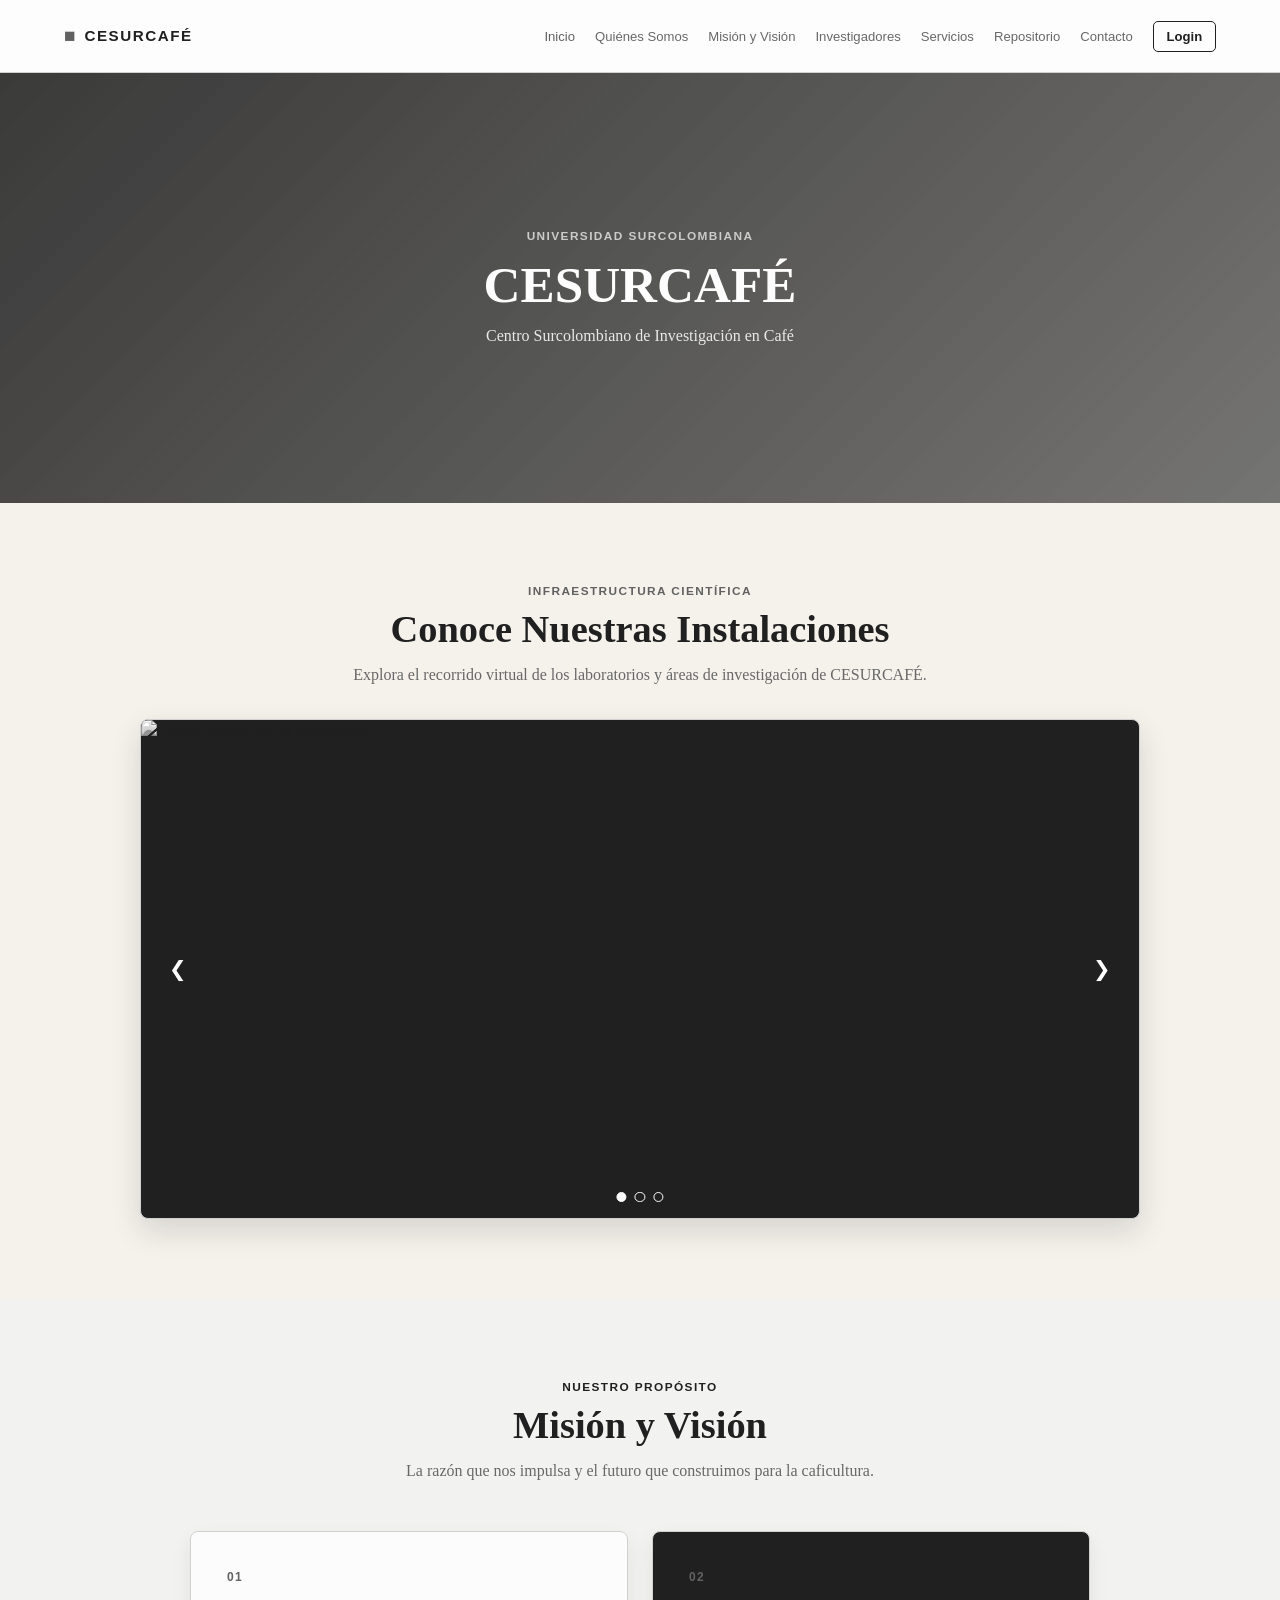
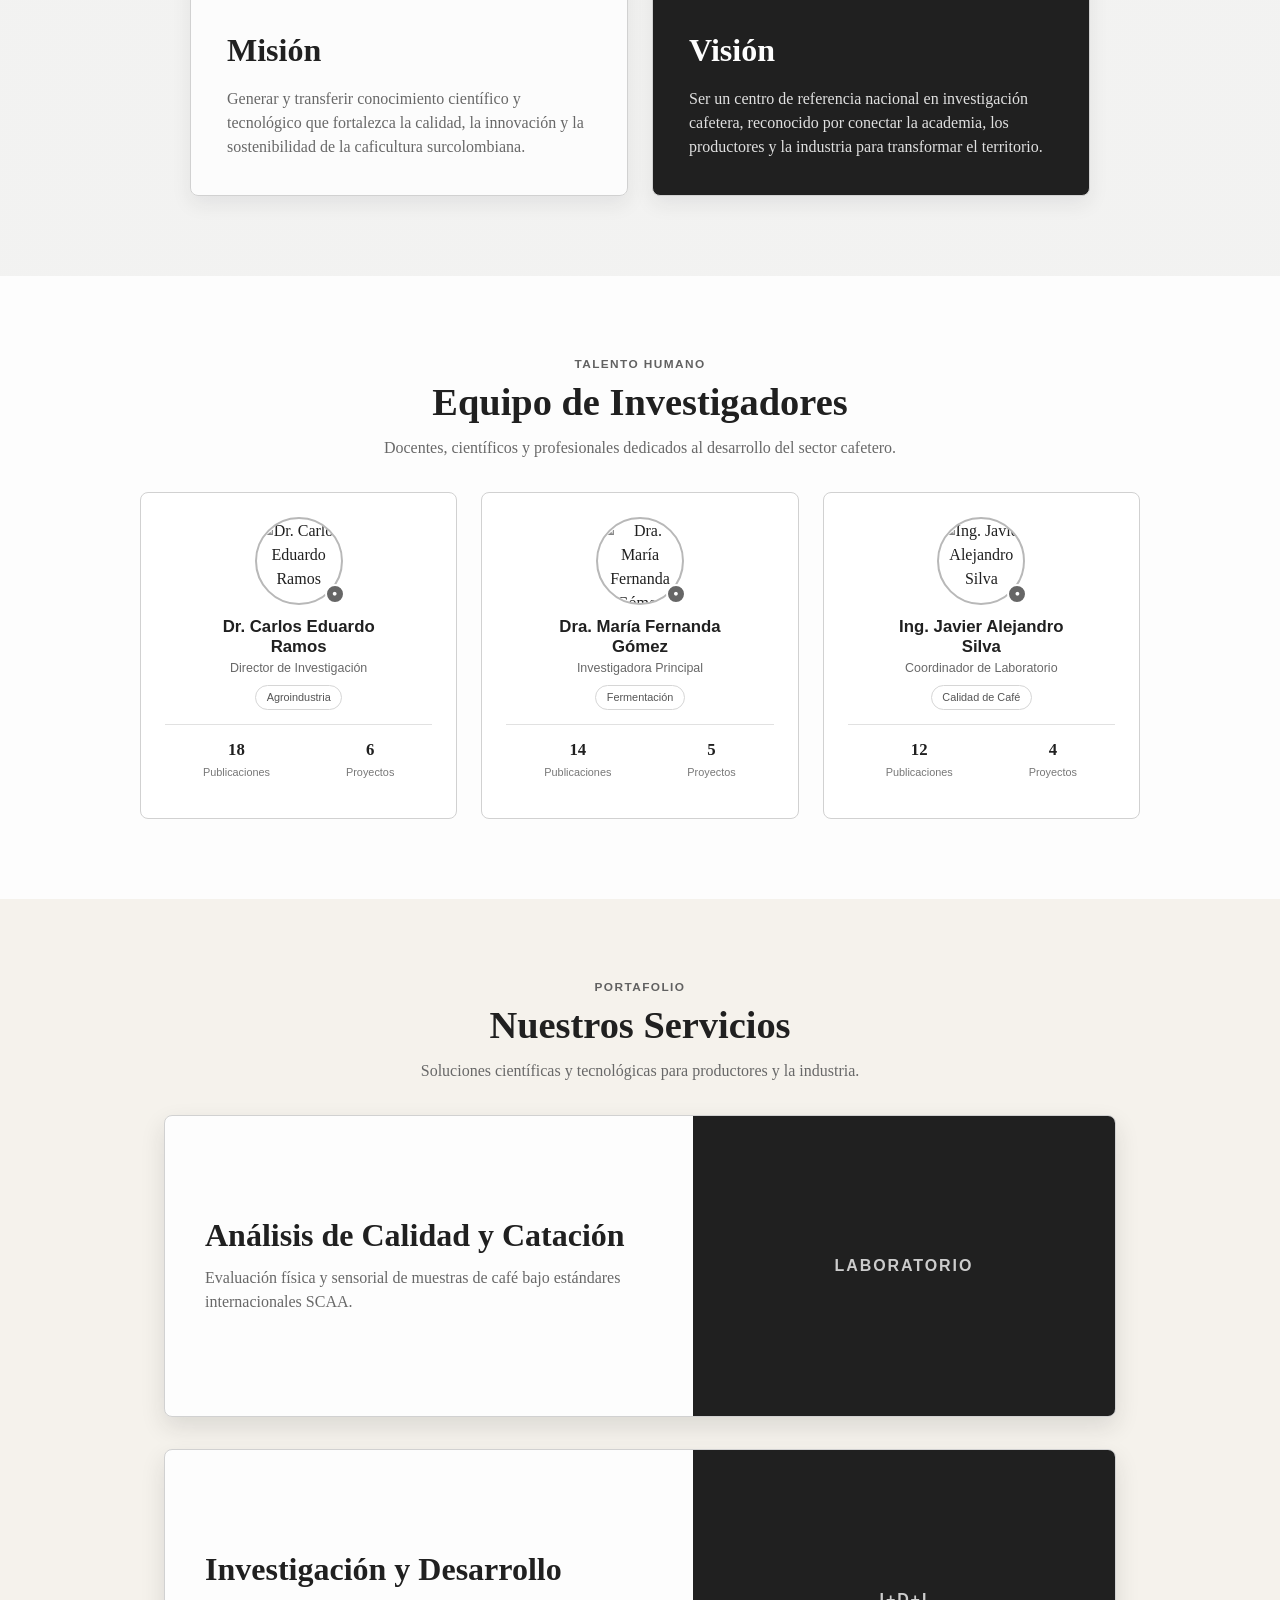
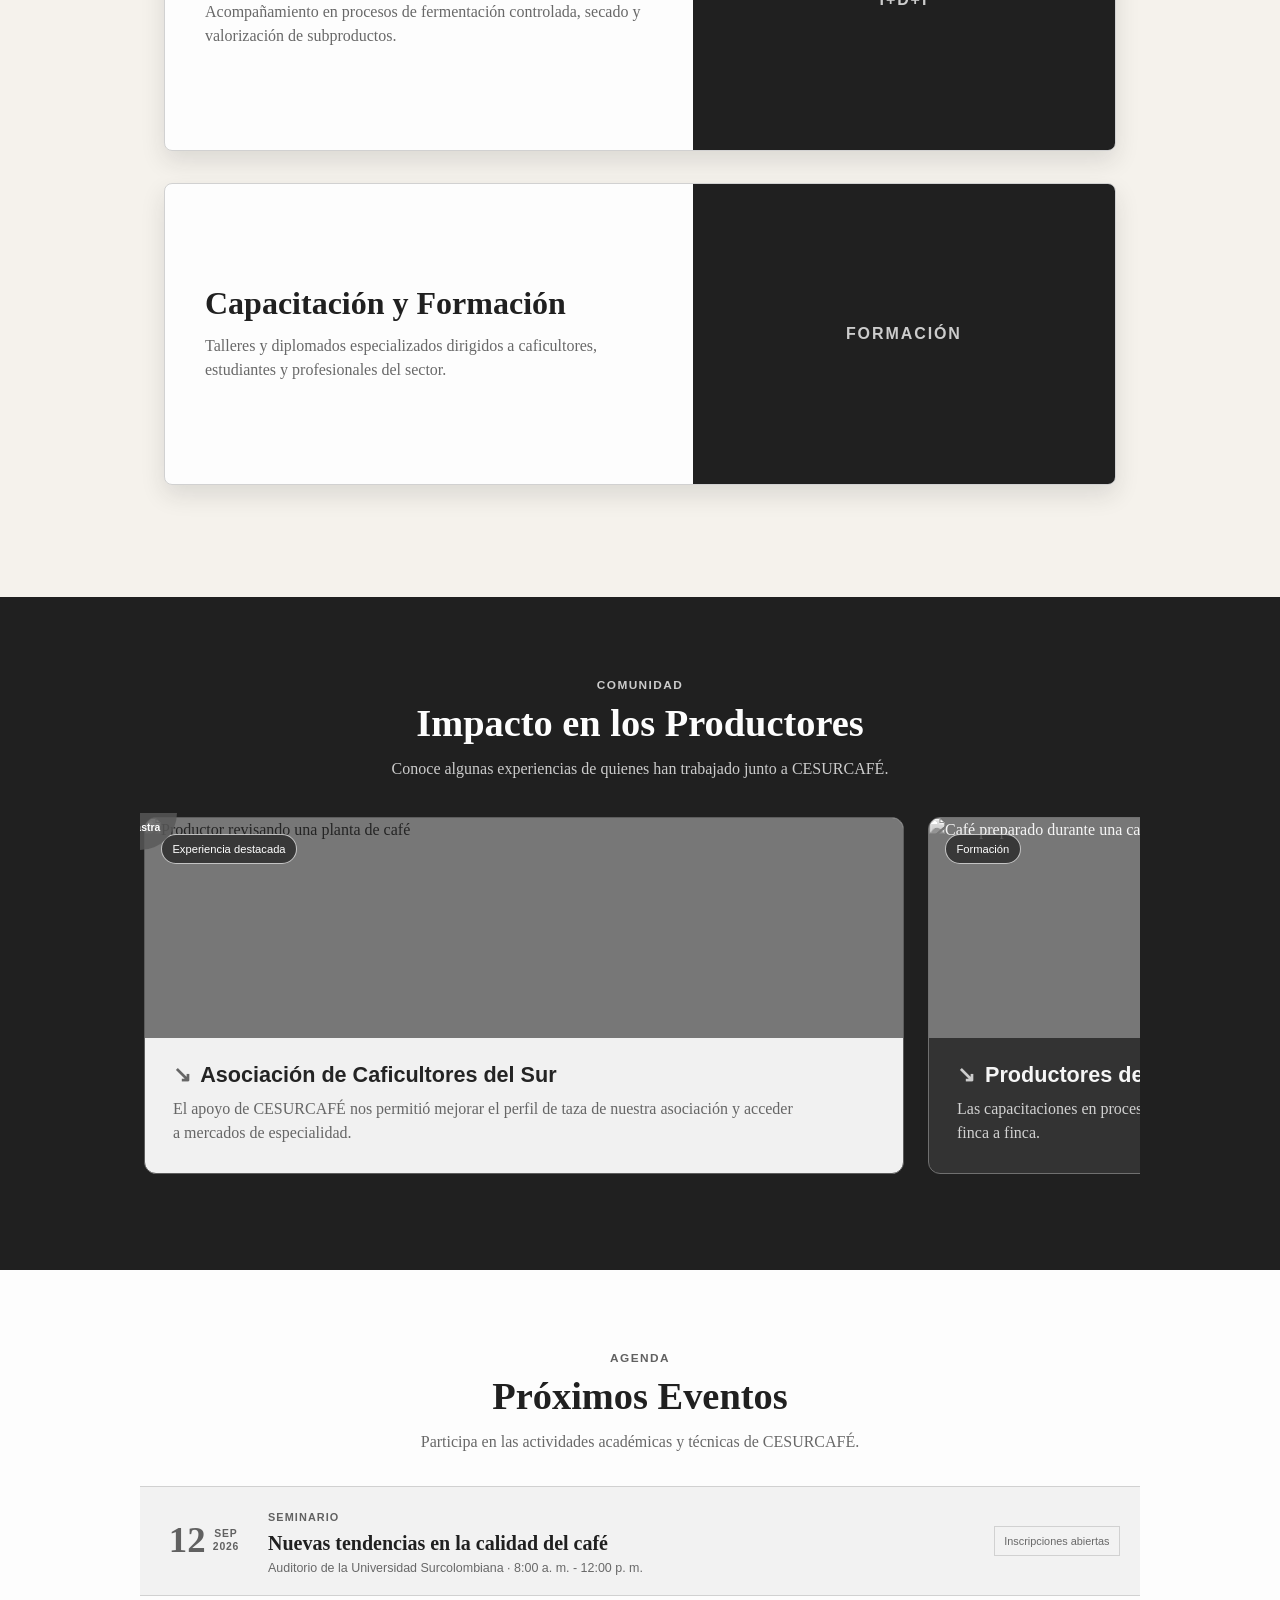
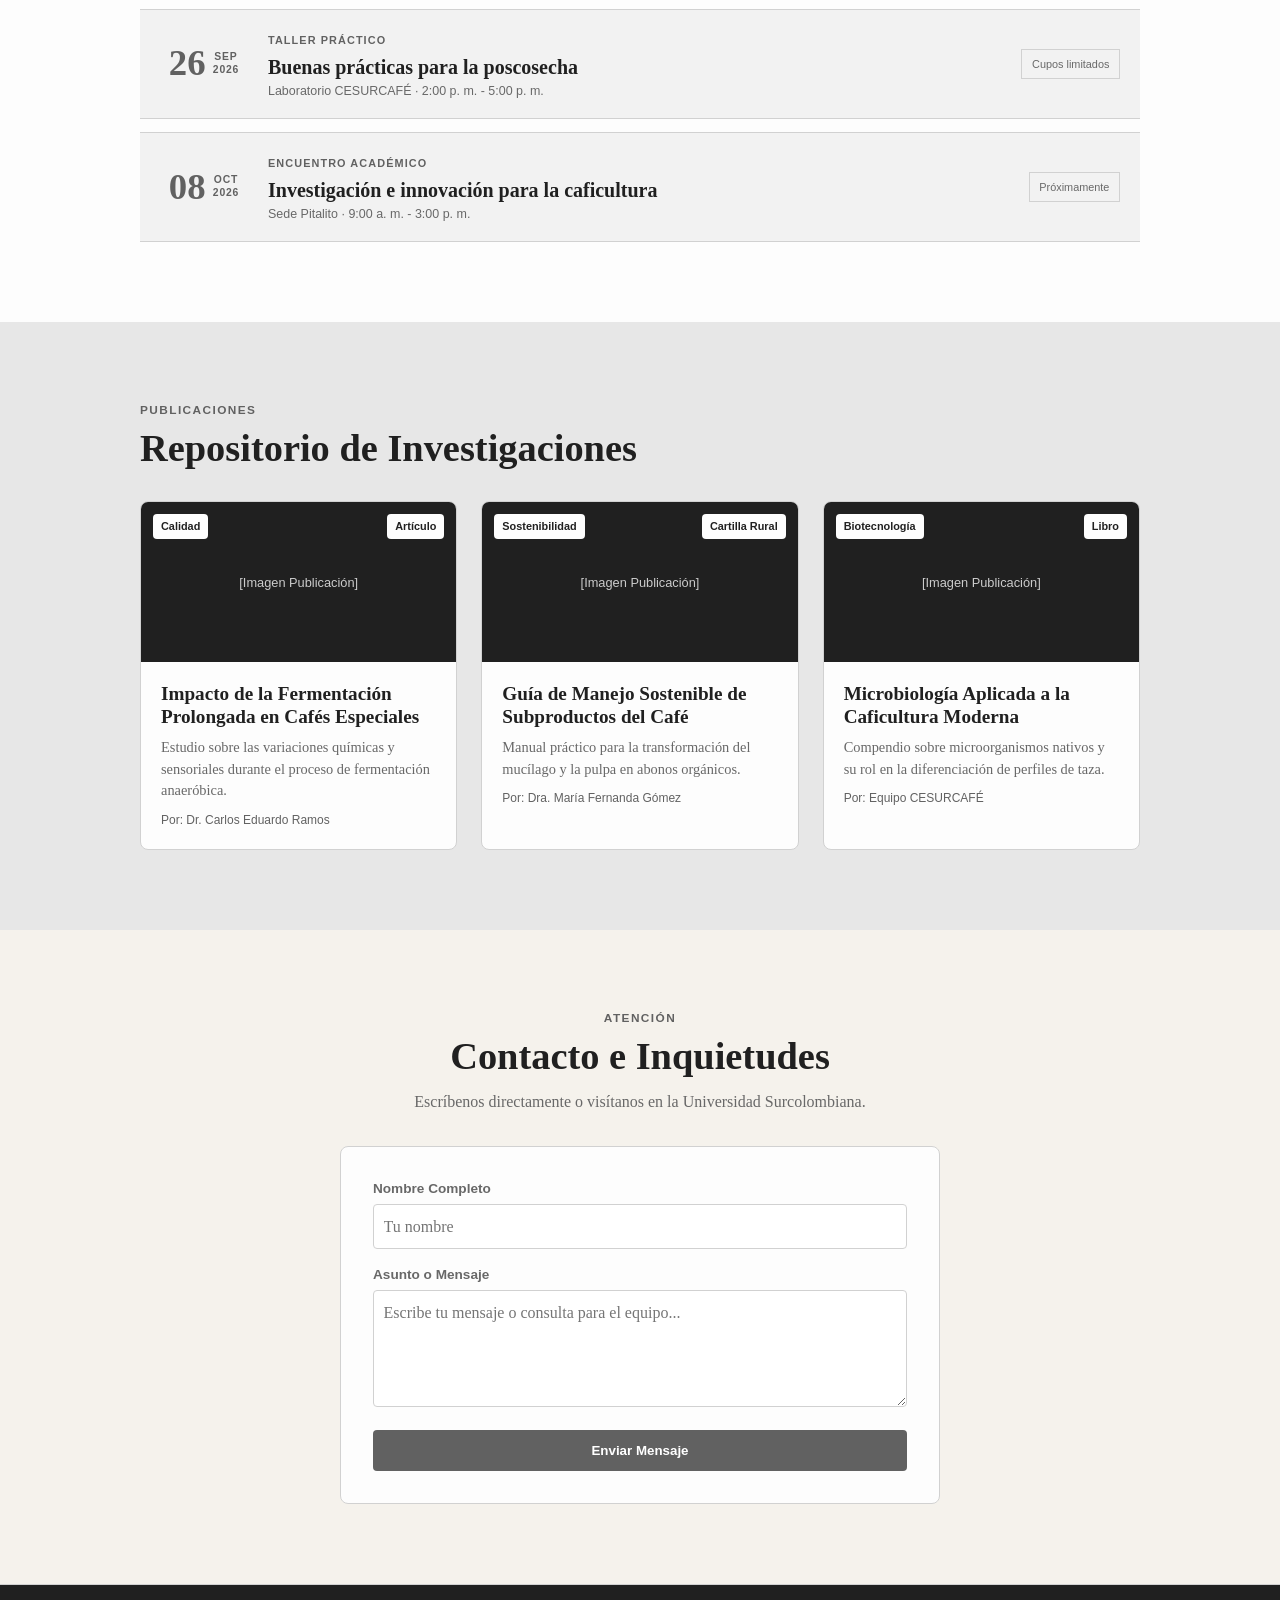
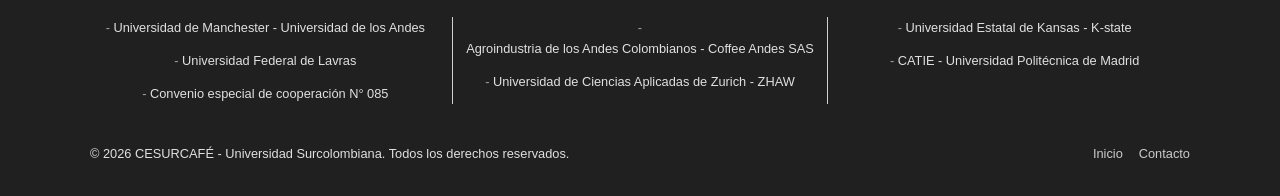
==== index.html @ 1361d85d "ggg" ====
<!DOCTYPE html>
<html lang="es">
<head>
    <meta charset="UTF-8">
    <meta name="viewport" content="width=device-width, initial-scale=1.0">
    <title>CESURCAFÉ - Centro de Estudios e Investigaciones del Café</title>
    <link rel="stylesheet" href="Styles.css">
</head>
<body>

    <!-- NAVBAR / HEADER -->
    <header class="header">
        <nav class="navbar">
            <a href="#inicio" class="logo">
                <span class="logo-mark">■</span>
                <span class="logo-text">CESURCAFÉ</span>
            </a>
            <ul class="nav-menu">
                <li><a href="#inicio" class="nav-link active">Inicio</a></li>
                <li><a href="#quienes-somos" class="nav-link">Quiénes Somos</a></li>
                <li><a href="#mision-vision" class="nav-link">Misión y Visión</a></li>
                <li><a href="#investigadores" class="nav-link">Investigadores</a></li>
                <li><a href="#servicios" class="nav-link">Servicios</a></li>
                <li><a href="#repositorio" class="nav-link">Repositorio</a></li>
                <li><a href="#contacto" class="nav-link">Contacto</a></li>
                <li><a href="Paneles.html" class="nav-link login-button">Login</a></li>
            </ul>
        </nav>
    </header>

    <main>
        <!-- HERO / INICIO -->
        <section id="inicio" class="page-hero">
            <span class="hero-eyebrow">Universidad Surcolombiana</span>
            <h1>CESURCAFÉ</h1>
            <p>Centro Surcolombiano de Investigación en Café</p>
        </section>

        <!-- QUIÉNES SOMOS / RECORRIDO VIRTUAL -->
        <section id="quienes-somos" class="section-padding">
            <div class="virtual-tour-section">
                <div class="section-header center-text">
                    <span class="eyebrow-text">Infraestructura Científica</span>
                    <h2>Conoce Nuestras Instalaciones</h2>
                    <p>Explora el recorrido virtual de los laboratorios y áreas de investigación de CESURCAFÉ.</p>
                </div>
                <div class="virtual-tour-wrapper image-carousel" aria-label="Galería de instalaciones de CESURCAFÉ">
                    <div class="carousel-track">
                        <figure class="carousel-slide active">
                            <img src="https://images.unsplash.com/photo-1447933601403-0c6688de566e?auto=format&fit=crop&w=1400&q=85" alt="Granos de café en un laboratorio">
                        </figure>
                        <figure class="carousel-slide">
                            <img src="https://images.unsplash.com/photo-1498804103079-a6351b050096?auto=format&fit=crop&w=1400&q=85" alt="Preparación de café en las instalaciones">
                        </figure>
                        <figure class="carousel-slide">
                            <img src="https://images.unsplash.com/photo-1514432324607-a09d9b4aefdd?auto=format&fit=crop&w=1400&q=85" alt="Equipo para análisis y preparación de café">
                        </figure>
                    </div>
                    <button class="carousel-control carousel-control-prev" type="button" aria-label="Imagen anterior">&#10094;</button>
                    <button class="carousel-control carousel-control-next" type="button" aria-label="Siguiente imagen">&#10095;</button>
                    <div class="carousel-dots" aria-label="Seleccionar imagen">
                        <button class="carousel-dot active" type="button" aria-label="Ver imagen 1"></button>
                        <button class="carousel-dot" type="button" aria-label="Ver imagen 2"></button>
                        <button class="carousel-dot" type="button" aria-label="Ver imagen 3"></button>
                    </div>
                </div>
            </div>
        </section>

        <!-- MISIÓN Y VISIÓN -->
        <section id="mision-vision" class="mission-vision-section">
            <div class="section-header center-text">
                <span class="eyebrow-text light-eyebrow">Nuestro Propósito</span>
                <h2 class="section-title-light">Misión y Visión</h2>
                <p class="section-subtitle-light">La razón que nos impulsa y el futuro que construimos para la caficultura.</p>
            </div>
            <div class="mission-vision-grid">
                <article class="purpose-card">
                    <span class="purpose-number">01</span>
                    <h3>Misión</h3>
                    <p>Generar y transferir conocimiento científico y tecnológico que fortalezca la calidad, la innovación y la sostenibilidad de la caficultura surcolombiana.</p>
                </article>
                <article class="purpose-card purpose-card-highlight">
                    <span class="purpose-number">02</span>
                    <h3>Visión</h3>
                    <p>Ser un centro de referencia nacional en investigación cafetera, reconocido por conectar la academia, los productores y la industria para transformar el territorio.</p>
                </article>
            </div>
        </section>

        <!-- INVESTIGADORES -->
        <section id="investigadores" class="team-section">
            <div class="section-header center-text">
                <span class="eyebrow-text">Talento Humano</span>
                <h2>Equipo de Investigadores</h2>
                <p>Docentes, científicos y profesionales dedicados al desarrollo del sector cafetero.</p>
            </div>
            <div class="team-grid" style="display: grid; grid-template-columns: repeat(auto-fit, minmax(250px, 1fr)); gap: 1.5rem; max-width: 1000px; margin: 2rem auto 0;">
                <div class="investigator-card card-trigger" role="button" tabindex="0" data-modal="carlos">
                    <div class="investigator-photo-wrap">
                        <img class="investigator-photo" src="https://images.unsplash.com/photo-1500648767791-00dcc994a43e?auto=format&fit=crop&w=240&q=85" alt="Dr. Carlos Eduardo Ramos">
                        <span class="availability-badge" aria-label="Disponible">●</span>
                    </div>
                    <h3>Dr. Carlos Eduardo Ramos</h3>
                    <p class="investigator-role">Director de Investigación</p>
                    <span class="specialty-tag">Agroindustria</span>
                    <div class="investigator-stats"><span><strong>18</strong>Publicaciones</span><span><strong>6</strong>Proyectos</span></div>
                </div>
                <div class="investigator-card card-trigger" role="button" tabindex="0" data-modal="maria">
                    <div class="investigator-photo-wrap">
                        <img class="investigator-photo" src="https://images.unsplash.com/photo-1494790108377-be9c29b29330?auto=format&fit=crop&w=240&q=85" alt="Dra. María Fernanda Gómez">
                        <span class="availability-badge" aria-label="Disponible">●</span>
                    </div>
                    <h3>Dra. María Fernanda Gómez</h3>
                    <p class="investigator-role">Investigadora Principal</p>
                    <span class="specialty-tag">Fermentación</span>
                    <div class="investigator-stats"><span><strong>14</strong>Publicaciones</span><span><strong>5</strong>Proyectos</span></div>
                </div>
                <div class="investigator-card card-trigger" role="button" tabindex="0" data-modal="javier">
                    <div class="investigator-photo-wrap">
                        <img class="investigator-photo" src="https://images.unsplash.com/photo-1507003211169-0a1dd7228f2d?auto=format&fit=crop&w=240&q=85" alt="Ing. Javier Alejandro Silva">
                        <span class="availability-badge" aria-label="Disponible">●</span>
                    </div>
                    <h3>Ing. Javier Alejandro Silva</h3>
                    <p class="investigator-role">Coordinador de Laboratorio</p>
                    <span class="specialty-tag">Calidad de Café</span>
                    <div class="investigator-stats"><span><strong>12</strong>Publicaciones</span><span><strong>4</strong>Proyectos</span></div>
                </div>
            </div>
        </section>

        <!-- SERVICIOS -->
        <section id="servicios" class="services-sticky-wrapper">
            <div class="section-header center-text">
                <span class="eyebrow-text">Portafolio</span>
                <h2>Nuestros Servicios</h2>
                <p>Soluciones científicas y tecnológicas para productores y la industria.</p>
            </div>
            
            <div class="service-stack-card">
                <div class="card-inner-content">
                    <div class="card-text-block">
                        <h3>Análisis de Calidad y Catación</h3>
                        <p>Evaluación física y sensorial de muestras de café bajo estándares internacionales SCAA.</p>
                    </div>
                    <div class="card-media-block">Laboratorio</div>
                </div>
            </div>

            <div class="service-stack-card">
                <div class="card-inner-content">
                    <div class="card-text-block">
                        <h3>Investigación y Desarrollo</h3>
                        <p>Acompañamiento en procesos de fermentación controlada, secado y valorización de subproductos.</p>
                    </div>
                    <div class="card-media-block">I+D+i</div>
                </div>
            </div>

            <div class="service-stack-card">
                <div class="card-inner-content">
                    <div class="card-text-block">
                        <h3>Capacitación y Formación</h3>
                        <p>Talleres y diplomados especializados dirigidos a caficultores, estudiantes y profesionales del sector.</p>
                    </div>
                    <div class="card-media-block">Formación</div>
                </div>
            </div>
        </section>

        <!-- TESTIMONIOS -->
        <section class="testimonials-section">
            <div class="section-header center-text">
                <span class="eyebrow-text">Comunidad</span>
                <h2>Impacto en los Productores</h2>
                <p>Conoce algunas experiencias de quienes han trabajado junto a CESURCAFÉ.</p>
            </div>
            <div class="drag-carousel-container">
                <div class="custom-cursor" id="customCursor" aria-hidden="true">↔<span>Arrastra</span></div>
                <div class="slider-track" id="sliderTrack" tabindex="0" aria-label="Testimonios de productores">
                    <article class="slide-card">
                        <div class="card-preview">
                            <img src="https://images.unsplash.com/photo-1523742810-7d962eae3f47?auto=format&fit=crop&w=900&q=85" alt="Productor revisando una planta de café">
                            <span class="preview-label">Experiencia destacada</span>
                        </div>
                        <div class="card-info">
                            <h3><span class="arrow">↘</span> Asociación de Caficultores del Sur</h3>
                            <p>El apoyo de CESURCAFÉ nos permitió mejorar el perfil de taza de nuestra asociación y acceder a mercados de especialidad.</p>
                        </div>
                    </article>
                    <article class="slide-card dark-variant">
                        <div class="card-preview">
                            <img src="https://images.unsplash.com/photo-1498804103079-a6351b050096?auto=format&fit=crop&w=900&q=85" alt="Café preparado durante una capacitación">
                            <span class="preview-label">Formación</span>
                        </div>
                        <div class="card-info">
                            <h3><span class="arrow">↘</span> Productores del Huila</h3>
                            <p>Las capacitaciones en procesos de postcosecha transformaron la calidad de nuestra producción finca a finca.</p>
                        </div>
                    </article>
                    <article class="slide-card">
                        <div class="card-preview">
                            <img src="https://images.unsplash.com/photo-1495474472287-4d71bcdd2085?auto=format&fit=crop&w=900&q=85" alt="Taza de café de especialidad">
                            <span class="preview-label">Calidad de taza</span>
                        </div>
                        <div class="card-info">
                            <h3><span class="arrow">↘</span> Fincas aliadas</h3>
                            <p>El acompañamiento técnico nos ayudó a documentar cada proceso y presentar nuestro café con mayor confianza.</p>
                        </div>
                    </article>
                </div>
            </div>
        </section>

        <!-- PRÓXIMOS EVENTOS -->
        <section id="proximos-eventos" class="events-section">
            <div class="section-header center-text">
                <span class="eyebrow-text">Agenda</span>
                <h2>Próximos Eventos</h2>
                <p>Participa en las actividades académicas y técnicas de CESURCAFÉ.</p>
            </div>
            <div class="events-list">
                <article class="event-item">
                    <time class="event-date" datetime="2026-09-12"><strong>12</strong><span>SEP<br>2026</span></time>
                    <div class="event-details">
                        <span class="event-type">Seminario</span>
                        <h3>Nuevas tendencias en la calidad del café</h3>
                        <p>Auditorio de la Universidad Surcolombiana · 8:00 a. m. - 12:00 p. m.</p>
                    </div>
                    <span class="event-status">Inscripciones abiertas</span>
                </article>
                <article class="event-item">
                    <time class="event-date" datetime="2026-09-26"><strong>26</strong><span>SEP<br>2026</span></time>
                    <div class="event-details">
                        <span class="event-type">Taller práctico</span>
                        <h3>Buenas prácticas para la poscosecha</h3>
                        <p>Laboratorio CESURCAFÉ · 2:00 p. m. - 5:00 p. m.</p>
                    </div>
                    <span class="event-status">Cupos limitados</span>
                </article>
                <article class="event-item">
                    <time class="event-date" datetime="2026-10-08"><strong>08</strong><span>OCT<br>2026</span></time>
                    <div class="event-details">
                        <span class="event-type">Encuentro académico</span>
                        <h3>Investigación e innovación para la caficultura</h3>
                        <p>Sede Pitalito · 9:00 a. m. - 3:00 p. m.</p>
                    </div>
                    <span class="event-status">Próximamente</span>
                </article>
            </div>
        </section>

        <!-- REPOSITORIO DE INVESTIGACIONES -->
        <section id="repositorio" class="repo-section">
            <div class="repo-header">
                <div>
                    <span class="eyebrow-text">Publicaciones</span>
                    <h2>Repositorio de Investigaciones</h2>
                </div>
            </div>

            <div class="repo-grid">
                <article class="repo-card card-trigger" role="button" tabindex="0" data-modal="fermentacion">
                    <div class="card-media">
                        <span class="tag tag-area">Calidad</span>
                        <span class="tag tag-type">Artículo</span>
                        [Imagen Publicación]
                    </div>
                    <div class="card-body">
                        <h3 class="card-title">Impacto de la Fermentación Prolongada en Cafés Especiales</h3>
                        <p class="card-summary">Estudio sobre las variaciones químicas y sensoriales durante el proceso de fermentación anaeróbica.</p>
                        <small class="card-author">Por: Dr. Carlos Eduardo Ramos</small>
                    </div>
                </article>

                <article class="repo-card card-trigger" role="button" tabindex="0" data-modal="sostenibilidad">
                    <div class="card-media">
                        <span class="tag tag-area">Sostenibilidad</span>
                        <span class="tag tag-type">Cartilla Rural</span>
                        [Imagen Publicación]
                    </div>
                    <div class="card-body">
                        <h3 class="card-title">Guía de Manejo Sostenible de Subproductos del Café</h3>
                        <p class="card-summary">Manual práctico para la transformación del mucílago y la pulpa en abonos orgánicos.</p>
                        <small class="card-author">Por: Dra. María Fernanda Gómez</small>
                    </div>
                </article>

                <article class="repo-card card-trigger" role="button" tabindex="0" data-modal="microbiologia">
                    <div class="card-media">
                        <span class="tag tag-area">Biotecnología</span>
                        <span class="tag tag-type">Libro</span>
                        [Imagen Publicación]
                    </div>
                    <div class="card-body">
                        <h3 class="card-title">Microbiología Aplicada a la Caficultura Moderna</h3>
                        <p class="card-summary">Compendio sobre microorganismos nativos y su rol en la diferenciación de perfiles de taza.</p>
                        <small class="card-author">Por: Equipo CESURCAFÉ</small>
                    </div>
                </article>
            </div>
        </section>

        <!-- CONTACTO -->
        <section id="contacto" class="section-padding">
            <div class="section-header center-text">
                <span class="eyebrow-text">Atención</span>
                <h2>Contacto e Inquietudes</h2>
                <p>Escríbenos directamente o visítanos en la Universidad Surcolombiana.</p>
            </div>
            
            <div style="max-width: 600px; margin: 0 auto; background: var(--bg-surface); padding: 2rem; border-radius: 8px; border: 1px solid var(--border-color);">
                <form action="https://wa.me/" method="get" target="_blank" style="display: flex; flex-direction: column; gap: 1rem;">
                    <div>
                        <label style="display: block; font-size: 0.85rem; font-weight: 600; margin-bottom: 0.3rem;">Nombre Completo</label>
                        <input type="text" name="text" placeholder="Tu nombre" required style="width: 100%; padding: 0.6rem; border: 1px solid var(--border-color); border-radius: 4px;">
                    </div>
                    <div>
                        <label style="display: block; font-size: 0.85rem; font-weight: 600; margin-bottom: 0.3rem;">Asunto o Mensaje</label>
                        <textarea rows="4" placeholder="Escribe tu mensaje o consulta para el equipo..." style="width: 100%; padding: 0.6rem; border: 1px solid var(--border-color); border-radius: 4px;"></textarea>
                    </div>
                    <button type="submit" style="background: var(--accent-color); color: #fff; padding: 0.8rem; border: none; border-radius: 4px; font-weight: 600; cursor: pointer;">Enviar Mensaje</button>
                </form>
            </div>
        </section>
    </main>

    <!-- FOOTER -->
    <footer class="footer">
        <div class="footer-container">
            <section class="footer-networks" aria-labelledby="footer-networks-title">
                <h2 id="footer-networks-title" class="visually-hidden">Alianzas y Redes</h2>
                <ul class="network-list">
                    <li><button class="alliance-button" type="button" data-alliance-title="Universidad de Manchester - Universidad de los Andes" data-alliance-info="Coffee from Advanced Fermentation, Engineering and Sensing. Financiación: British Council, Newton Fund Institutional.">Universidad de Manchester - Universidad de los Andes</button></li>
                    <li><button class="alliance-button" type="button" data-alliance-title="Universidad Federal de Lavras" data-alliance-info="Alianza internacional para promover el intercambio de estudiantes, profesores e investigadores entre la UFAL y la USCO, a nivel de grado y posgrado.">Universidad Federal de Lavras</button></li>
                    <li><button class="alliance-button" type="button" data-alliance-title="Convenio especial de cooperación N° 085" data-alliance-info="Convenio para el desarrollo de actividades de ciencia, tecnología e innovación entre el departamento del Huila y la Universidad Surcolombiana-USCO.">Convenio especial de cooperación N° 085</button></li>
                    <li><button class="alliance-button" type="button" data-alliance-title="Coffee Andes SAS" data-alliance-info="Convenio para la entrega en comodato de equipos y materiales destinados a actividades de investigación, ciencia, tecnología e innovación.">Agroindustria de los Andes Colombianos - Coffee Andes SAS</button></li>
                    <li><button class="alliance-button" type="button" data-alliance-title="Universidad de Ciencias Aplicadas de Zurich" data-alliance-info="Universidad de Ciencias Aplicadas de Zurich - ZHAW.">Universidad de Ciencias Aplicadas de Zurich - ZHAW</button></li>
                    <li><button class="alliance-button" type="button" data-alliance-title="Universidad Estatal de Kansas" data-alliance-info="Universidad Estatal de Kansas - K-state.">Universidad Estatal de Kansas - K-state</button></li>
                    <li><button class="alliance-button" type="button" data-alliance-title="CATIE y Universidad Politécnica de Madrid" data-alliance-info="Centro Agronómico Tropical de Investigación y Enseñanza (CATIE) y Universidad Politécnica de Madrid. Alianza en trámite.">CATIE - Universidad Politécnica de Madrid</button></li>
                </ul>
                <div class="alliance-popover" id="alliance-popover" role="dialog" aria-modal="false" aria-labelledby="alliance-popover-title" hidden>
                    <button class="alliance-popover-close" type="button" aria-label="Cerrar información">&times;</button>
                    <h3 id="alliance-popover-title"></h3>
                    <p id="alliance-popover-info"></p>
                </div>
            </section>
            <div class="footer-bottom">
                <p>&copy; 2026 CESURCAFÉ - Universidad Surcolombiana. Todos los derechos reservados.</p>
                <div class="social-links">
                    <a href="#inicio" class="social-item">Inicio</a>
                    <a href="#contacto" class="social-item">Contacto</a>
                </div>
            </div>
        </div>
    </footer>

    <div class="modal" id="card-modal" role="dialog" aria-modal="true" aria-labelledby="modal-title" aria-describedby="modal-description" hidden>
        <div class="modal-content">
            <button class="modal-close" type="button" aria-label="Cerrar ventana">&times;</button>
            <p class="modal-kicker" id="modal-kicker"></p>
            <h2 class="modal-title" id="modal-title"></h2>
            <p class="modal-description" id="modal-description"></p>
            <a class="modal-link" id="modal-link" href="https://www.usco.edu.co/" target="_blank" rel="noopener">Visitar página</a>
        </div>
    </div>

    <script>
        const slides = document.querySelectorAll('.carousel-slide');
        const dots = document.querySelectorAll('.carousel-dot');
        let currentSlide = 0;

        function showSlide(index) {
            currentSlide = (index + slides.length) % slides.length;
            slides.forEach((slide, slideIndex) => slide.classList.toggle('active', slideIndex === currentSlide));
            dots.forEach((dot, dotIndex) => {
                dot.classList.toggle('active', dotIndex === currentSlide);
                dot.setAttribute('aria-current', dotIndex === currentSlide ? 'true' : 'false');
            });
        }

        document.querySelector('.carousel-control-prev').addEventListener('click', () => showSlide(currentSlide - 1));
        document.querySelector('.carousel-control-next').addEventListener('click', () => showSlide(currentSlide + 1));
        dots.forEach((dot, dotIndex) => dot.addEventListener('click', () => showSlide(dotIndex)));
        setInterval(() => showSlide(currentSlide + 1), 5000);

        const carouselContainer = document.querySelector('.drag-carousel-container');
        const sliderTrack = document.querySelector('#sliderTrack');
        const customCursor = document.querySelector('#customCursor');
        let isDragging = false;
        let dragStartX = 0;
        let initialScrollLeft = 0;

        carouselContainer.addEventListener('mousemove', (event) => {
            const bounds = carouselContainer.getBoundingClientRect();
            customCursor.style.left = `${event.clientX - bounds.left}px`;
            customCursor.style.top = `${event.clientY - bounds.top}px`;
        });
        sliderTrack.addEventListener('mousedown', (event) => {
            isDragging = true;
            sliderTrack.classList.add('is-dragging');
            dragStartX = event.pageX - sliderTrack.offsetLeft;
            initialScrollLeft = sliderTrack.scrollLeft;
        });
        ['mouseleave', 'mouseup'].forEach((eventName) => sliderTrack.addEventListener(eventName, () => {
            isDragging = false;
            sliderTrack.classList.remove('is-dragging');
        }));
        sliderTrack.addEventListener('mousemove', (event) => {
            if (!isDragging) return;
            event.preventDefault();
            const currentX = event.pageX - sliderTrack.offsetLeft;
            sliderTrack.scrollLeft = initialScrollLeft - (currentX - dragStartX) * 1.5;
        });

        const modal = document.querySelector('#card-modal');
        const modalKicker = document.querySelector('#modal-kicker');
        const modalTitle = document.querySelector('#modal-title');
        const modalDescription = document.querySelector('#modal-description');
        const modalLink = document.querySelector('#modal-link');
        const modalClose = document.querySelector('.modal-close');
        const cardDetails = {
            carlos: { kicker: 'Director de Investigación', title: 'Dr. Carlos Eduardo Ramos', description: 'Especialista en agroindustria y gestión de la calidad del café. Coordina las líneas de investigación y el trabajo con productores, laboratorios y aliados estratégicos.', link: false },
            maria: { kicker: 'Investigadora Principal', title: 'Dra. María Fernanda Gómez', description: 'Lidera proyectos sobre fermentación controlada, perfiles sensoriales y valorización de subproductos para fortalecer la innovación en la cadena cafetera.', link: false },
            javier: { kicker: 'Coordinador de Laboratorio', title: 'Ing. Javier Alejandro Silva', description: 'Está a cargo de los análisis físico-químicos, el control de calidad y el acompañamiento técnico de las prácticas realizadas en los laboratorios.', link: false },
            fermentacion: { kicker: 'Artículo | Calidad', title: 'Impacto de la Fermentación Prolongada en Cafés Especiales', description: 'Estudio sobre las variaciones químicas y sensoriales durante la fermentación anaeróbica y su efecto en la construcción de perfiles de taza.', link: true },
            sostenibilidad: { kicker: 'Cartilla Rural | Sostenibilidad', title: 'Guía de Manejo Sostenible de Subproductos del Café', description: 'Manual práctico para transformar el mucílago y la pulpa en abonos orgánicos, reduciendo residuos y aprovechando mejor los recursos de la finca.', link: true },
            microbiologia: { kicker: 'Libro | Biotecnología', title: 'Microbiología Aplicada a la Caficultura Moderna', description: 'Compendio sobre microorganismos nativos y su papel en la diferenciación de perfiles de taza y en el desarrollo de procesos innovadores.', link: true }
        };

        function openModal(cardId) {
            const detail = cardDetails[cardId];
            modalKicker.textContent = detail.kicker;
            modalTitle.textContent = detail.title;
            modalDescription.textContent = detail.description;
            modalLink.hidden = !detail.link;
            modal.hidden = false;
            modal.classList.add('is-open');
            document.body.classList.add('modal-open');
            modalClose.focus();
        }

        function closeModal() {
            modal.classList.remove('is-open');
            modal.hidden = true;
            document.body.classList.remove('modal-open');
        }

        document.querySelectorAll('.card-trigger').forEach((card) => {
            card.addEventListener('click', () => openModal(card.dataset.modal));
            card.addEventListener('keydown', (event) => {
                if (event.key === 'Enter' || event.key === ' ') {
                    event.preventDefault();
                    openModal(card.dataset.modal);
                }
            });
        });
        modalClose.addEventListener('click', closeModal);
        modal.addEventListener('click', (event) => {
            if (event.target === modal) closeModal();
        });
        document.addEventListener('keydown', (event) => {
            if (event.key === 'Escape' && !modal.hidden) closeModal();
        });

        const alliancePopover = document.querySelector('#alliance-popover');
        const alliancePopoverTitle = document.querySelector('#alliance-popover-title');
        const alliancePopoverInfo = document.querySelector('#alliance-popover-info');
        const alliancePopoverClose = document.querySelector('.alliance-popover-close');

        function closeAlliancePopover() {
            alliancePopover.hidden = true;
        }

        document.querySelectorAll('.alliance-button').forEach((button) => {
            button.addEventListener('click', () => {
                alliancePopoverTitle.textContent = button.dataset.allianceTitle;
                alliancePopoverInfo.textContent = button.dataset.allianceInfo;
                alliancePopover.hidden = false;
                alliancePopoverClose.focus();
            });
        });
        alliancePopoverClose.addEventListener('click', closeAlliancePopover);
        document.addEventListener('keydown', (event) => {
            if (event.key === 'Escape' && !alliancePopover.hidden) closeAlliancePopover();
        });

    </script>

</body>
</html>
---- Styles.css ----
:root {
    --bg-page: #f5f2ec;
    --bg-surface: #fffdf9;
    --bg-soft: #ece7de;
    --bg-dark: #241f1b;
    --text-primary: #241f1b;
    --text-secondary: #70675e;
    --accent-color: #8a5a34;
    --border-color: #d8d0c5;
    --font-main: Georgia, 'Times New Roman', serif;
    --font-ui: 'Trebuchet MS', Arial, sans-serif;
    --transition: 180ms ease;
}

* {
    box-sizing: border-box;
    margin: 0;
    padding: 0;
}

html { scroll-behavior: smooth; }

body {
    background: var(--bg-page);
    color: var(--text-primary);
    font-family: var(--font-main);
    line-height: 1.5;
    filter: grayscale(1);
}

h1, h2, h3, p { margin: 0; }

.header {
    position: sticky;
    top: 0;
    z-index: 10;
    border-bottom: 1px solid var(--border-color);
    background: rgba(255, 253, 249, 0.96);
    backdrop-filter: blur(10px);
}

.navbar {
    display: flex;
    align-items: center;
    justify-content: space-between;
    max-width: 1200px;
    min-height: 72px;
    margin: 0 auto;
    padding: 0 1.5rem;
}

.logo {
    display: inline-flex;
    align-items: center;
    gap: 0.55rem;
    color: var(--text-primary);
    font-family: var(--font-ui);
    text-decoration: none;
}

.logo-mark { color: var(--accent-color); font-size: 1.2rem; }
.logo-text { font-size: 0.95rem; font-weight: 700; letter-spacing: 0.1em; }

.nav-menu {
    display: flex;
    flex-wrap: wrap;
    justify-content: flex-end;
    gap: 1.25rem;
    list-style: none;
}

.nav-link {
    position: relative;
    color: var(--text-secondary);
    font-family: var(--font-ui);
    font-size: 0.82rem;
    text-decoration: none;
    transition: color var(--transition);
}

.nav-link:hover, .nav-link.active { color: var(--accent-color); }
.login-button { padding: 0.45rem 0.8rem; border: 1px solid var(--text-primary); border-radius: 5px; color: var(--text-primary); font-weight: 700; }
.login-button:hover { background: var(--text-primary); color: var(--bg-page); }
main > section { scroll-margin-top: 72px; }

.panel-header { position: sticky; top: 0; z-index: 10; display: flex; min-height: 72px; align-items: center; justify-content: space-between; padding: 0 1.5rem; border-bottom: 1px solid #d2d2d2; background: rgba(255, 255, 255, 0.96); backdrop-filter: blur(10px); }
.panel-switcher { display: flex; align-items: center; gap: 0.5rem; font-family: var(--font-ui); font-size: 0.78rem; }
.panel-switch, .panel-public-link { padding: 0.5rem 0.75rem; border-radius: 6px; color: #555; text-decoration: none; }
.panel-switch:hover, .panel-switch.active { background: #333; color: #fff; }
.panel-public-link { border: 1px solid #aaa; }

.page-hero {
    display: flex;
    min-height: 430px;
    flex-direction: column;
    align-items: center;
    justify-content: center;
    padding: 5rem 1.5rem;
    background: linear-gradient(135deg, rgba(36, 31, 27, 0.88), rgba(95, 61, 37, 0.72)), url('https://images.unsplash.com/photo-1447933601403-0c6688de566e?auto=format&fit=crop&w=1800&q=80') center / cover;
    color: #fffdf9;
    text-align: center;
}

.hero-eyebrow, .eyebrow-text {
    display: block;
    color: var(--accent-color);
    font-family: var(--font-ui);
    font-size: 0.74rem;
    font-weight: 700;
    letter-spacing: 0.12em;
    text-transform: uppercase;
}

.page-hero .hero-eyebrow { color: #e8c7a6; }
.page-hero h1 { max-width: 850px; margin: 0.75rem 0; font-size: clamp(2rem, 4vw, 3.5rem); line-height: 1.05; }
.page-hero p { max-width: 650px; color: #f0e8de; font-size: 1rem; }

.section-padding, .team-section, .testimonials-section, .repo-section {
    padding: 5rem max(1.5rem, calc((100% - 1100px) / 2));
}

.section-header { margin-bottom: 2rem; }
.center-text { text-align: center; }
.section-header h2, .repo-header h2 { margin-top: 0.45rem; font-size: clamp(1.8rem, 3vw, 2.7rem); line-height: 1.1; }
.section-header p { max-width: 650px; margin: 0.8rem auto 0; color: var(--text-secondary); }

.virtual-tour-section { max-width: 1000px; margin: 0 auto; }
.virtual-tour-wrapper { position: relative; overflow: hidden; width: 100%; aspect-ratio: 16 / 8; border: 1px solid var(--border-color); border-radius: 8px; background: var(--bg-dark); box-shadow: 0 12px 30px rgba(36, 31, 27, 0.14); }
.carousel-track, .carousel-slide { width: 100%; height: 100%; }
.carousel-slide { position: absolute; inset: 0; opacity: 0; transition: opacity 400ms ease; }
.carousel-slide.active { opacity: 1; }
.carousel-slide img { display: block; width: 100%; height: 100%; object-fit: cover; }
.carousel-control { position: absolute; top: 50%; display: grid; width: 2.6rem; height: 2.6rem; place-items: center; border: 0; border-radius: 50%; background: rgba(36, 31, 27, 0.72); color: #fffdf9; cursor: pointer; font-size: 1.3rem; transform: translateY(-50%); transition: background var(--transition); }
.carousel-control:hover { background: var(--accent-color); }
.carousel-control-prev { left: 1rem; }
.carousel-control-next { right: 1rem; }
.carousel-dots { position: absolute; bottom: 1rem; left: 50%; display: flex; gap: 0.5rem; transform: translateX(-50%); }
.carousel-dot { width: 0.65rem; height: 0.65rem; padding: 0; border: 1px solid #fffdf9; border-radius: 50%; background: transparent; cursor: pointer; }
.carousel-dot.active { background: #fffdf9; }

.mission-vision-section { padding: 5rem max(1.5rem, calc((100% - 1000px) / 2)); background: linear-gradient(rgba(245, 242, 236, 0.9), rgba(245, 242, 236, 0.9)), url('https://images.unsplash.com/photo-1501339847302-ac426a4a7cbb?auto=format&fit=crop&w=1600&q=80') center / cover; }
.light-eyebrow, .section-title-light, .section-subtitle-light { color: var(--text-primary); }
.mission-vision-grid { display: grid; grid-template-columns: repeat(2, minmax(0, 1fr)); gap: 1.5rem; max-width: 900px; margin: 3rem auto 0; }
.purpose-card { position: relative; min-height: 260px; padding: 2.25rem; border: 1px solid var(--border-color); border-radius: 8px; background: rgba(255, 253, 249, 0.92); box-shadow: 0 8px 20px rgba(36, 31, 27, 0.08); }
.purpose-card-highlight { background: var(--bg-dark); color: #fffdf9; }
.purpose-number { display: block; margin-bottom: 2.5rem; color: var(--accent-color); font-family: var(--font-ui); font-size: 0.75rem; font-weight: 700; letter-spacing: 0.12em; }
.purpose-card h3 { margin-bottom: 0.8rem; font-size: 2rem; }
.purpose-card p { color: var(--text-secondary); }
.purpose-card-highlight p { color: #e8dfd6; }

.team-section { background: var(--bg-surface); }
.team-grid, .testimonials-grid { display: grid; grid-template-columns: repeat(3, minmax(0, 1fr)); gap: 1.5rem; max-width: 1000px; margin: 0 auto; }
.investigator-card, .testimonial-card { height: 100%; padding: 1.5rem; border: 1px solid var(--border-color); border-radius: 8px; background: var(--bg-page); transition: transform var(--transition), border-color var(--transition); }
.investigator-card:hover, .testimonial-card:hover { border-color: var(--accent-color); transform: translateY(-4px); }
.card-trigger { cursor: pointer; }
.card-trigger:focus-visible { border-color: #777; outline: 3px solid rgba(90, 90, 90, 0.2); outline-offset: 3px; }
.investigator-card { display: flex; align-items: center; flex-direction: column; padding: 1.5rem; background: #fff; color: #202020; text-align: center; }
.investigator-card:hover { border-color: #8b8b8b; }
.investigator-photo-wrap { position: relative; margin-bottom: 0.75rem; }
.investigator-photo { display: block; width: 88px; height: 88px; border: 2px solid #b8b8b8; border-radius: 50%; filter: grayscale(100%); object-fit: cover; }
.availability-badge { position: absolute; right: -2px; bottom: 1px; display: grid; width: 20px; height: 20px; place-items: center; border: 2px solid #fff; border-radius: 50%; background: #666; color: #fff; font-size: 0.55rem; }
.investigator-card h3 { max-width: 190px; margin-bottom: 0.1rem; font-family: var(--font-ui); font-size: 1.05rem; line-height: 1.2; }
.investigator-role { margin-bottom: 0.45rem; color: #666; font-family: var(--font-ui); font-size: 0.78rem; }
.specialty-tag { padding: 0.22rem 0.65rem; border: 1px solid #d6d6d6; border-radius: 999px; color: #555; font-family: var(--font-ui); font-size: 0.68rem; }
.investigator-stats { display: flex; width: 100%; justify-content: space-around; margin: 0.85rem 0; padding-top: 0.75rem; border-top: 1px solid #e1e1e1; color: #777; font-family: var(--font-ui); font-size: 0.68rem; }
.investigator-stats span { display: flex; align-items: center; flex-direction: column; gap: 0.15rem; }
.investigator-stats strong { color: #202020; font-family: var(--font-main); font-size: 1.05rem; }
.investigator-card p, .testimonial-card p { color: var(--text-secondary); }

.services-sticky-wrapper { max-width: 1000px; margin: 0 auto; padding: 5rem 1.5rem; }
.service-stack-card { position: sticky; top: 90px; margin-bottom: 2rem; overflow: hidden; border: 1px solid var(--border-color); border-radius: 8px; background: var(--bg-surface); box-shadow: 0 10px 25px rgba(36, 31, 27, 0.12); }
.service-stack-card:nth-of-type(3) { top: 110px; }
.service-stack-card:nth-of-type(4) { top: 130px; }
.card-inner-content { display: grid; grid-template-columns: 1fr 0.8fr; min-height: 300px; }
.card-text-block { display: flex; flex-direction: column; justify-content: center; padding: 2.5rem; }
.card-text-block h3 { margin-bottom: 0.8rem; font-size: 2rem; line-height: 1.1; }
.card-text-block p { color: var(--text-secondary); }
.card-media-block { display: flex; align-items: center; justify-content: center; background: var(--bg-dark); color: #e8c7a6; font-family: var(--font-ui); font-weight: 700; letter-spacing: 0.12em; text-transform: uppercase; }

.testimonials-section { background: var(--bg-dark); color: #fffdf9; }
.testimonials-section .eyebrow-text, .testimonials-section .section-header p { color: #e8c7a6; }
.testimonials-section .section-header h2 { color: #fffdf9; }
.testimonials-grid { grid-template-columns: repeat(2, minmax(0, 1fr)); }
.testimonial-card { border-color: #5d4b3c; background: #302822; }
.testimonial-card p { color: #eee1d4; font-style: italic; }
.quote-icon { display: block; color: #e8c7a6; font-size: 3rem; line-height: 0.8; }
.testimonial-card small { display: block; margin-top: 1.25rem; color: #cbb9a7; font-family: var(--font-ui); }
.drag-carousel-container { position: relative; max-width: 1000px; margin: 2rem auto 0; overflow: hidden; cursor: none; }
.slider-track { display: flex; gap: 1.5rem; overflow-x: auto; padding: 0.25rem 0.25rem 1rem; scroll-behavior: smooth; scrollbar-width: none; }
.slider-track::-webkit-scrollbar { display: none; }
.slider-track.is-dragging { cursor: grabbing; scroll-behavior: auto; }
.slide-card { min-width: min(78%, 760px); flex-shrink: 0; overflow: hidden; border: 1px solid #5d5d5d; border-radius: 12px; background: #f1f1f1; color: #242424; }
.slide-card.dark-variant { border-color: #707070; background: #333; color: #f5f5f5; }
.card-preview { position: relative; height: 220px; overflow: hidden; background: #777; }
.card-preview img { display: block; width: 100%; height: 100%; filter: grayscale(100%); object-fit: cover; }
.preview-label { position: absolute; top: 1rem; left: 1rem; padding: 0.35rem 0.65rem; border: 1px solid rgba(255, 255, 255, 0.7); border-radius: 999px; background: rgba(30, 30, 30, 0.7); color: #fff; font-family: var(--font-ui); font-size: 0.7rem; }
.card-info { padding: 1.5rem 1.75rem 1.75rem; }
.card-info h3 { margin-bottom: 0.55rem; font-family: var(--font-ui); font-size: 1.35rem; line-height: 1.2; }
.card-info .arrow { display: inline-block; margin-right: 0.25rem; color: #666; }
.dark-variant .card-info .arrow { color: #ccc; }
.card-info p { max-width: 620px; color: #666; font-size: 1rem; }
.dark-variant .card-info p { color: #d1d1d1; }
.custom-cursor { position: absolute; z-index: 2; display: flex; width: 74px; height: 74px; align-items: center; justify-content: center; flex-direction: column; border-radius: 50%; background: rgba(90, 90, 90, 0.82); color: #fff; font-size: 1.2rem; pointer-events: none; transform: translate(-50%, -50%); }
.custom-cursor span { font-family: var(--font-ui); font-size: 0.65rem; font-weight: 700; }

.events-section { padding: 5rem max(1.5rem, calc((100% - 1000px) / 2)); background: var(--bg-surface); }
.events-list { display: grid; gap: 0.8rem; max-width: 1000px; margin: 2rem auto 0; }
.event-item { display: grid; grid-template-columns: 88px minmax(0, 1fr) auto; align-items: center; gap: 1.25rem; padding: 1.1rem 1.25rem; border-top: 1px solid var(--border-color); border-bottom: 1px solid var(--border-color); background: var(--bg-page); }
.event-date { display: flex; align-items: center; justify-content: center; gap: 0.45rem; color: var(--accent-color); font-family: var(--font-ui); font-style: normal; text-align: center; }
.event-date strong { font-family: var(--font-main); font-size: 2.3rem; line-height: 1; }
.event-date span { font-size: 0.65rem; font-weight: 700; letter-spacing: 0.08em; line-height: 1.2; }
.event-details { min-width: 0; }
.event-type { color: var(--accent-color); font-family: var(--font-ui); font-size: 0.68rem; font-weight: 700; letter-spacing: 0.1em; text-transform: uppercase; }
.event-details h3 { margin: 0.2rem 0; font-size: 1.25rem; line-height: 1.2; }
.event-details p { color: var(--text-secondary); font-family: var(--font-ui); font-size: 0.78rem; }
.event-status { padding: 0.35rem 0.6rem; border: 1px solid var(--border-color); color: var(--text-secondary); font-family: var(--font-ui); font-size: 0.68rem; white-space: nowrap; }

.repo-section { background: var(--bg-soft); }
.repo-header { max-width: 1000px; margin: 0 auto 2rem; }
.repo-grid { display: grid; grid-template-columns: repeat(3, minmax(0, 1fr)); gap: 1.5rem; max-width: 1000px; margin: 0 auto; }
.repo-card { overflow: hidden; border: 1px solid var(--border-color); border-radius: 8px; background: var(--bg-surface); }
.repo-card.card-trigger { transition: transform var(--transition), border-color var(--transition), box-shadow var(--transition); }
.repo-card.card-trigger:hover { border-color: var(--accent-color); box-shadow: 0 8px 20px rgba(36, 31, 27, 0.1); transform: translateY(-4px); }
.card-media { position: relative; display: flex; min-height: 160px; align-items: center; justify-content: center; background: var(--bg-dark); color: #e8c7a6; font-family: var(--font-ui); font-size: 0.8rem; }
.tag { position: absolute; top: 0.75rem; padding: 0.25rem 0.5rem; border-radius: 4px; background: var(--bg-surface); color: var(--text-primary); font-family: var(--font-ui); font-size: 0.68rem; font-weight: 700; }
.tag-area { left: 0.75rem; }
.tag-type { right: 0.75rem; }
.card-body { display: flex; flex-direction: column; gap: 0.55rem; padding: 1.25rem; }
.card-title { font-size: 1.2rem; line-height: 1.2; }
.card-summary { color: var(--text-secondary); font-size: 0.9rem; }
.card-author { color: var(--accent-color); font-family: var(--font-ui); font-size: 0.75rem; }

.modal { position: fixed; z-index: 20; inset: 0; display: none; align-items: center; justify-content: center; padding: 1.5rem; background: rgba(36, 31, 27, 0.68); }
.modal.is-open { display: flex; }
.modal-content { position: relative; width: min(100%, 560px); max-height: min(620px, 90vh); overflow-y: auto; padding: 2.25rem; border: 1px solid var(--border-color); border-radius: 8px; background: var(--bg-surface); box-shadow: 0 20px 50px rgba(36, 31, 27, 0.25); }
.modal-kicker { margin-bottom: 0.55rem; color: var(--accent-color); font-family: var(--font-ui); font-size: 0.75rem; font-weight: 700; letter-spacing: 0.1em; text-transform: uppercase; }
.modal-title { margin-bottom: 0.9rem; font-size: clamp(1.6rem, 4vw, 2.2rem); line-height: 1.1; }
.modal-description { color: var(--text-secondary); }
.modal-link { display: inline-block; margin-top: 1.5rem; padding: 0.7rem 1rem; border-radius: 4px; background: var(--accent-color); color: #fffdf9; font-family: var(--font-ui); font-size: 0.85rem; font-weight: 700; text-decoration: none; }
.modal-link:hover { background: var(--bg-dark); }
.modal-close { position: absolute; top: 0.8rem; right: 0.8rem; display: grid; width: 2rem; height: 2rem; place-items: center; border: 0; border-radius: 50%; background: var(--bg-soft); color: var(--text-primary); cursor: pointer; font-size: 1.3rem; }
.modal-close:hover { background: var(--border-color); }
body.modal-open { overflow: hidden; }

.user-panel { display: flex; min-height: 720px; scroll-margin-top: 72px; border-top: 1px solid #dfe8e2; background: #fbfaf7; color: #11251d; }
.user-sidebar { display: flex; width: 240px; flex: 0 0 240px; flex-direction: column; border-right: 1px solid #dfe8e2; background: #fff; }
.user-brand { display: flex; min-height: 72px; align-items: center; gap: 0.75rem; padding: 1rem 1.25rem; border-bottom: 1px solid #dfe8e2; color: #267d50; font-family: var(--font-ui); }
.user-brand-mark { display: grid; width: 32px; height: 32px; place-items: center; border-radius: 9px; background: #267d50; color: #fff; font-size: 1.35rem; }
.user-brand strong, .user-brand small, .user-profile strong, .user-profile small { display: block; }
.user-brand strong { font-size: 0.74rem; letter-spacing: 0.05em; }
.user-brand small, .user-profile small { color: #6b7972; font-size: 0.62rem; }
.user-profile { display: flex; align-items: center; gap: 0.7rem; padding: 1rem 1.1rem; border-bottom: 1px solid #dfe8e2; font-family: var(--font-ui); font-size: 0.76rem; }
.user-avatar { display: grid; width: 36px; height: 36px; place-items: center; border-radius: 50%; background: #dfe9e2; color: #267d50; font-size: 0.7rem; font-weight: 700; }
.user-nav { display: flex; flex-direction: column; gap: 0.25rem; padding: 0.75rem; }
.user-nav-item { display: flex; align-items: center; gap: 0.7rem; padding: 0.7rem 0.8rem; border: 0; border-radius: 13px; background: transparent; color: #57665e; cursor: pointer; font: inherit; font-family: var(--font-ui); font-size: 0.82rem; text-align: left; }
.user-nav-item:hover, .user-nav-item.active { background: #267d50; color: #fff; }
.user-exit { margin-top: auto; padding: 1.2rem; border-top: 1px solid #dfe8e2; color: #617068; font-family: var(--font-ui); font-size: 0.8rem; text-decoration: none; }
.user-main { min-width: 0; flex: 1; }
.user-topbar { display: flex; min-height: 72px; align-items: center; justify-content: space-between; padding: 0.8rem 1.5rem; border-bottom: 1px solid #dfe8e2; background: #fff; }
.user-topbar h2 { font-family: var(--font-ui); font-size: 1.05rem; }
.user-topbar p { color: #64736b; font-family: var(--font-ui); font-size: 0.76rem; }
.notification-button { display: grid; width: 36px; height: 36px; place-items: center; border: 1px solid #dfe8e2; border-radius: 10px; background: #fff; color: #267d50; cursor: pointer; }
.user-view { display: none; max-width: 720px; margin: 2.5rem auto; padding: 0 1.5rem; }
.user-view.active { display: block; }
.query-card { overflow: hidden; border: 1px solid #dfe8e2; border-radius: 16px; background: #fff; box-shadow: 0 2px 4px rgba(29, 55, 42, 0.08); }
.query-steps { display: flex; align-items: center; gap: 0.8rem; padding: 1.2rem 1.5rem; border-bottom: 1px solid #dfe8e2; font-family: var(--font-ui); font-size: 0.75rem; }
.query-steps i { color: #94a099; font-size: 1.2rem; font-style: normal; }
.query-step { display: flex; align-items: center; gap: 0.5rem; white-space: nowrap; }
.query-step b { display: grid; width: 24px; height: 24px; place-items: center; border-radius: 50%; background: #f1f3ef; color: #718078; font-size: 0.7rem; }
.query-step.active b { background: #267d50; color: #fff; }
.query-form { display: flex; flex-direction: column; gap: 0.7rem; padding: 2rem 1.5rem; }
.query-form label { color: #11251d; font-family: var(--font-ui); font-size: 0.86rem; font-weight: 700; }
.query-form select { padding: 0.8rem 1rem; border: 1px solid #dce5de; border-radius: 12px; background: #fbfaf7; color: #23332c; font: inherit; }
.form-hint { margin-top: 1.5rem; color: #77837d; font-family: var(--font-ui); font-size: 0.75rem; text-align: center; }
.query-next { align-self: flex-end; padding: 0.7rem 1.2rem; border: 0; border-radius: 9px; background: #267d50; color: #fff; cursor: pointer; font-family: var(--font-ui); font-weight: 700; }
.query-list, .history-list { display: flex; flex-direction: column; gap: 1rem; }
.query-item, .history-item { border: 1px solid #dfe8e2; border-radius: 16px; background: #fff; }
.query-item { display: flex; align-items: center; gap: 1rem; padding: 1.3rem 1.2rem; font-family: var(--font-ui); }
.query-icon { display: grid; width: 42px; height: 42px; place-items: center; border-radius: 13px; background: #edf5ef; color: #267d50; }
.query-item span:nth-child(2) { display: flex; flex: 1; flex-direction: column; gap: 0.15rem; }
.query-item small, .query-item em { color: #718078; font-size: 0.68rem; font-style: normal; }
.query-item strong { color: #12251c; font-size: 0.9rem; }
.status-pill { padding: 0.25rem 0.55rem; border: 1px solid #91e5bb; border-radius: 999px; color: #16804e; font-size: 0.6rem; }
.history-item { padding: 1.25rem; font-family: var(--font-ui); }
.history-heading { display: flex; justify-content: space-between; gap: 1rem; color: #385348; font-size: 0.75rem; }
.history-heading small { color: #6c7d73; }
.response-box { margin-top: 1rem; padding: 1rem; border: 1px solid #dfe8e2; border-radius: 14px; background: #fbfaf7; }
.response-box small { color: #638171; font-size: 0.72rem; }
.response-box p { margin-top: 0.45rem; color: #172920; font-size: 0.84rem; line-height: 1.55; }
.respondent { display: block; margin-top: 0.8rem; color: #608070; font-size: 0.7rem; }

.admin-panel { display: flex; min-height: 820px; scroll-margin-top: 72px; border-top: 1px solid #dfe8e2; background: #fbfaf7; color: #11251d; }
.admin-sidebar { display: flex; width: 240px; flex: 0 0 240px; flex-direction: column; border-right: 1px solid #dfe8e2; background: #fff; }
.admin-brand { display: flex; min-height: 72px; align-items: center; gap: 0.75rem; padding: 1rem 1.25rem; border-bottom: 1px solid #dfe8e2; color: #267d50; font-family: var(--font-ui); }
.admin-brand-mark { display: grid; width: 32px; height: 32px; place-items: center; border-radius: 9px; background: #267d50; color: #fff; font-size: 1.35rem; }
.admin-brand strong, .admin-brand small, .admin-profile strong, .admin-profile small { display: block; }
.admin-brand strong { font-size: 0.74rem; letter-spacing: 0.05em; }
.admin-brand small, .admin-profile small { color: #6b7972; font-size: 0.62rem; }
.admin-profile { display: flex; align-items: center; gap: 0.7rem; padding: 1rem 1.1rem; border-bottom: 1px solid #dfe8e2; font-family: var(--font-ui); font-size: 0.76rem; }
.admin-avatar { display: grid; width: 36px; height: 36px; place-items: center; border-radius: 50%; background: #d9e0dc; color: #315946; font-size: 0.7rem; font-weight: 700; }
.admin-nav { display: flex; flex-direction: column; gap: 0.25rem; padding: 0.75rem; }
.admin-nav-item { display: flex; align-items: center; gap: 0.7rem; padding: 0.7rem 0.8rem; border: 0; border-radius: 13px; background: transparent; color: #57665e; cursor: pointer; font: inherit; font-family: var(--font-ui); font-size: 0.82rem; text-align: left; }
.admin-nav-item:hover, .admin-nav-item.active { background: #267d50; color: #fff; }
.admin-exit { margin-top: auto; padding: 1.2rem; border-top: 1px solid #dfe8e2; color: #617068; font-family: var(--font-ui); font-size: 0.8rem; text-decoration: none; }
.admin-main { min-width: 0; flex: 1; }
.admin-topbar { display: flex; min-height: 72px; align-items: center; justify-content: space-between; padding: 0.8rem 1.5rem; border-bottom: 1px solid #dfe8e2; background: #fff; }
.admin-topbar h2 { font-family: var(--font-ui); font-size: 1.05rem; }
.admin-topbar p { color: #64736b; font-family: var(--font-ui); font-size: 0.76rem; }
.admin-actions { display: flex; gap: 0.5rem; }
.admin-actions button { min-height: 36px; padding: 0 0.8rem; border: 1px solid #dfe8e2; border-radius: 10px; background: #fff; color: #263b31; cursor: pointer; font-family: var(--font-ui); }
.admin-view { display: none; max-width: 1040px; margin: 1.5rem auto; padding: 0 1.5rem 2rem; }
.admin-view.active { display: block; }
.metric-grid { display: grid; grid-template-columns: repeat(4, minmax(0, 1fr)); gap: 1rem; }
.metric-card { min-height: 164px; padding: 1.25rem; border: 1px solid #dfe8e2; border-radius: 16px; background: #fff; }
.metric-card > span { display: grid; width: 40px; height: 40px; place-items: center; margin-bottom: 0.7rem; border-radius: 14px; font-size: 1.25rem; }
.metric-card > strong { display: block; color: #11251d; font-family: var(--font-ui); font-size: 1.7rem; line-height: 1; }
.metric-card p { margin: 0.3rem 0; color: #4d5f55; font-family: var(--font-ui); font-size: 0.74rem; }
.metric-card small { color: #65766c; font-family: var(--font-ui); font-size: 0.65rem; }
.metric-pending { border-color: #f1c94c; }.metric-pending > span { background: #fff8e7; color: #ef8b00; }
.metric-drafts { border-color: #ffb8c5; }.metric-drafts > span { background: #fff0f3; color: #f32855; }
.metric-users { border-color: #c7dfd2; }.metric-users > span { background: #edf6f0; color: #267d50; }
.metric-pubs { border-color: #f1c94c; }.metric-pubs > span { background: #fff8e7; color: #bd8a1b; }
.admin-chart-grid { display: grid; grid-template-columns: 1fr 1.2fr; gap: 1rem; margin-top: 1.5rem; }
.admin-chart, .admin-table-card { overflow: hidden; border: 1px solid #dfe8e2; border-radius: 16px; background: #fff; }
.admin-chart { min-height: 270px; padding: 1.25rem; }
.admin-chart h3, .admin-table-card h3 { color: #11251d; font-family: var(--font-ui); font-size: 0.92rem; }
.admin-chart > p, .table-heading p { color: #718078; font-family: var(--font-ui); font-size: 0.68rem; }
.donut-chart { display: inline-grid; width: 150px; height: 150px; margin: 1rem; place-items: center; border-radius: 50%; background: conic-gradient(#267d50 0 38%, #c9a35b 38% 65%, #5ca581 65% 84%, #edc778 84% 94%, #d4d1c7 94%); }
.donut-chart div { width: 78px; height: 78px; border-radius: 50%; background: #fff; }
.chart-legend { display: inline-flex; flex-direction: column; gap: 0.4rem; vertical-align: top; margin-top: 1rem; list-style: none; font-family: var(--font-ui); font-size: 0.7rem; }
.chart-legend li { display: flex; align-items: center; gap: 0.4rem; }.chart-legend b { margin-left: 0.5rem; }.chart-legend i, .chart-key i { display: inline-block; width: 9px; height: 9px; border-radius: 50%; background: #267d50; }.legend-garzon { background: #c9a35b !important; }.legend-neiva { background: #5ca581 !important; }.legend-acevedo { background: #edc778 !important; }.legend-other { background: #d4d1c7 !important; }
.chart-key { float: right; display: flex; align-items: center; gap: 0.3rem; color: #637269; font-size: 0.62rem; font-weight: 400; }.chart-key i:nth-of-type(2) { background: #c9a35b; }.chart-key i:nth-of-type(3) { background: #5ca581; }
.bar-chart { display: flex; height: 160px; align-items: end; gap: 1.2rem; margin-top: 1rem; padding: 0.5rem 1rem 0; border-bottom: 1px solid #e5ebe7; background: repeating-linear-gradient(to top, transparent 0 39px, #edf0ed 40px 41px); }.bar-chart span { width: 20px; height: var(--bar); border-radius: 4px 4px 0 0; background: #267d50; }.bar-chart span:nth-child(2n) { background: #c9a35b; }.bar-years { display: flex; justify-content: space-around; margin-top: 0.5rem; color: #708078; font-family: var(--font-ui); font-size: 0.58rem; }
.admin-table-card { margin-top: 1.5rem; }.table-heading { display: flex; align-items: center; justify-content: space-between; padding: 1.25rem; border-bottom: 1px solid #dfe8e2; }.table-heading button { padding: 0.5rem 0.75rem; border: 1px solid #dfe8e2; border-radius: 9px; background: #fff; color: #62726a; cursor: pointer; font-family: var(--font-ui); font-size: 0.7rem; }.admin-table-scroll { overflow-x: auto; }table { width: 100%; min-width: 720px; border-collapse: collapse; font-family: var(--font-ui); font-size: 0.7rem; }th, td { padding: 0.9rem 1.25rem; border-bottom: 1px solid #e8eeea; color: #53655b; text-align: left; }th { color: #728077; font-size: 0.6rem; font-weight: 400; letter-spacing: 0.08em; }td strong { color: #14251d; }.table-tag { padding: 0.25rem 0.5rem; border-radius: 999px; background: #f1f1ed; color: #637067; font-size: 0.62rem; }.table-status { padding: 0.25rem 0.55rem; border: 1px solid; border-radius: 999px; font-size: 0.58rem; }.table-status.pending { border-color: #f4b600; color: #e38b00; }.table-status.review { border-color: #a8c8ff; color: #3977d8; }.table-status.answered { border-color: #91e5bb; color: #16804e; }.admin-placeholder { max-width: 720px; padding-top: 2rem; }.admin-placeholder h3 { font-family: var(--font-ui); }.admin-placeholder p { color: #65766c; font-family: var(--font-ui); }

form label { color: var(--text-secondary); font-family: var(--font-ui); }
input, textarea { font: inherit; }
input:focus, textarea:focus { border-color: var(--accent-color) !important; outline: 2px solid rgba(138, 90, 52, 0.15); }

.footer { padding: 2rem 1.5rem; border-top: 1px solid var(--border-color); background: var(--bg-dark); color: #e8dfd6; font-family: var(--font-ui); font-size: 0.8rem; }
.footer-container { display: flex; max-width: 1100px; flex-wrap: wrap; align-items: center; justify-content: space-between; gap: 1rem; margin: 0 auto; }
.footer-networks { width: 100%; margin-bottom: 1.5rem; color: #e8dfd6; text-align: center; }
.network-list { column-count: 3; column-gap: 1.5rem; column-rule: 1px solid var(--border-color); padding: 0; list-style: none; }
.network-list li { break-inside: avoid; margin-bottom: 0.75rem; color: #e8dfd6; line-height: 1.65; }
.network-list li::before { color: #d49b69; content: '- '; }
.alliance-button { padding: 0; border: 0; background: transparent; color: inherit; cursor: pointer; font: inherit; text-decoration: underline; text-decoration-color: transparent; text-underline-offset: 0.2em; transition: color var(--transition), text-decoration-color var(--transition); }
.alliance-button:hover, .alliance-button:focus-visible { color: #f0c49b; text-decoration-color: currentColor; outline: 0; }
.alliance-popover { position: absolute; z-index: 3; left: 50%; width: min(90%, 560px); padding: 1.25rem 3rem 1.25rem 1.25rem; border: 1px solid #d49b69; border-radius: 6px; background: #fffdf9; color: var(--text-primary); box-shadow: 0 14px 30px rgba(0, 0, 0, 0.3); text-align: left; transform: translate(-50%, -105%); }
.footer-networks { position: relative; }
.alliance-popover h3 { margin-bottom: 0.35rem; font-family: var(--font-ui); font-size: 0.95rem; }
.alliance-popover p { color: var(--text-secondary); line-height: 1.5; }
.alliance-popover-close { position: absolute; top: 0.55rem; right: 0.55rem; display: grid; width: 1.8rem; height: 1.8rem; place-items: center; border: 0; border-radius: 50%; background: var(--bg-soft); color: var(--text-primary); cursor: pointer; font-size: 1.2rem; }
.alliance-popover-close:hover { background: var(--border-color); }
.visually-hidden { position: absolute; width: 1px; height: 1px; overflow: hidden; clip: rect(0 0 0 0); white-space: nowrap; clip-path: inset(50%); }
.footer-bottom { display: flex; width: 100%; align-items: center; justify-content: space-between; gap: 1rem; }
.footer-bottom p { margin: 0; }
.social-links { display: flex; gap: 1rem; }
.social-item { color: #e8c7a6; text-decoration: none; }
.social-item:hover { text-decoration: underline; }

@media (max-width: 850px) {
    .navbar { align-items: flex-start; flex-direction: column; gap: 0.65rem; padding: 1rem 1.5rem; }
    .nav-menu { justify-content: flex-start; gap: 0.8rem 1rem; }
    .team-grid, .repo-grid { grid-template-columns: repeat(2, minmax(0, 1fr)); }
}

@media (max-width: 620px) {
    .section-padding, .team-section, .testimonials-section, .repo-section, .mission-vision-section, .events-section { padding: 3.5rem 1rem; }
    .services-sticky-wrapper { padding: 3.5rem 1rem; }
    .page-hero { min-height: 380px; padding: 4rem 1rem; }
    .page-hero h1 { font-size: 2.35rem; }
    .nav-menu { display: grid; grid-template-columns: repeat(2, auto); }
    .mission-vision-grid { grid-template-columns: 1fr; margin-top: 2rem; }
    .purpose-card { min-height: 0; padding: 1.75rem; }
    .purpose-number { margin-bottom: 1.5rem; }
    .team-grid, .testimonials-grid, .repo-grid { grid-template-columns: 1fr; }
    .card-inner-content { grid-template-columns: 1fr; }
    .card-text-block { padding: 2rem 1.5rem; }
    .card-text-block h3 { font-size: 1.6rem; }
    .card-media-block { min-height: 170px; }
    .footer-container { align-items: flex-start; flex-direction: column; }
    .footer-bottom { align-items: flex-start; flex-direction: column; }
    .network-list { column-count: 1; column-rule: 0; }
    .drag-carousel-container { margin-top: 1.5rem; cursor: default; }
    .custom-cursor { display: none; }
    .slider-track { gap: 1rem; padding-right: 1rem; }
    .slide-card { min-width: 92%; }
    .card-preview { height: 175px; }
    .card-info { padding: 1.25rem; }
    .card-info h3 { font-size: 1.15rem; }
    .event-item { grid-template-columns: 70px minmax(0, 1fr); gap: 0.85rem; padding: 1rem; }
    .event-date { align-self: start; }
    .event-date strong { font-size: 1.8rem; }
    .event-details h3 { font-size: 1.05rem; }
    .event-status { grid-column: 2; justify-self: start; }
    .user-panel { display: block; min-height: 0; }
    .user-sidebar { width: 100%; border-right: 0; }
    .user-brand { min-height: 64px; }
    .user-profile { padding: 0.8rem 1rem; }
    .user-nav { display: grid; grid-template-columns: 1fr; }
    .user-exit { display: block; padding: 1rem; }
    .user-topbar { align-items: flex-start; padding: 1rem; }
    .user-topbar p { max-width: 240px; }
    .user-view { margin: 1.25rem auto; padding: 0 1rem; }
    .query-steps { gap: 0.4rem; overflow-x: auto; padding: 1rem; }
    .query-form { padding: 1.5rem 1rem; }
    .query-item { align-items: flex-start; padding: 1rem; }
    .status-pill { margin-left: auto; }
    .history-heading { flex-direction: column; gap: 0.35rem; }
    .admin-panel { display: block; min-height: 0; }
    .admin-sidebar { width: 100%; border-right: 0; }
    .admin-brand { min-height: 64px; }
    .admin-profile { padding: 0.8rem 1rem; }
    .admin-nav { display: grid; grid-template-columns: 1fr 1fr; }
    .admin-exit { display: block; padding: 1rem; }
    .admin-topbar { align-items: flex-start; padding: 1rem; }
    .admin-topbar p { max-width: 220px; }
    .admin-actions button:last-child { display: none; }
    .admin-view { margin: 1rem auto; padding: 0 1rem 1.5rem; }
    .metric-grid, .admin-chart-grid { grid-template-columns: 1fr; }
    .metric-card { min-height: 135px; }
    .admin-chart { min-height: 0; }
    .donut-chart { width: 125px; height: 125px; margin-left: 0; }
    .donut-chart div { width: 65px; height: 65px; }
}
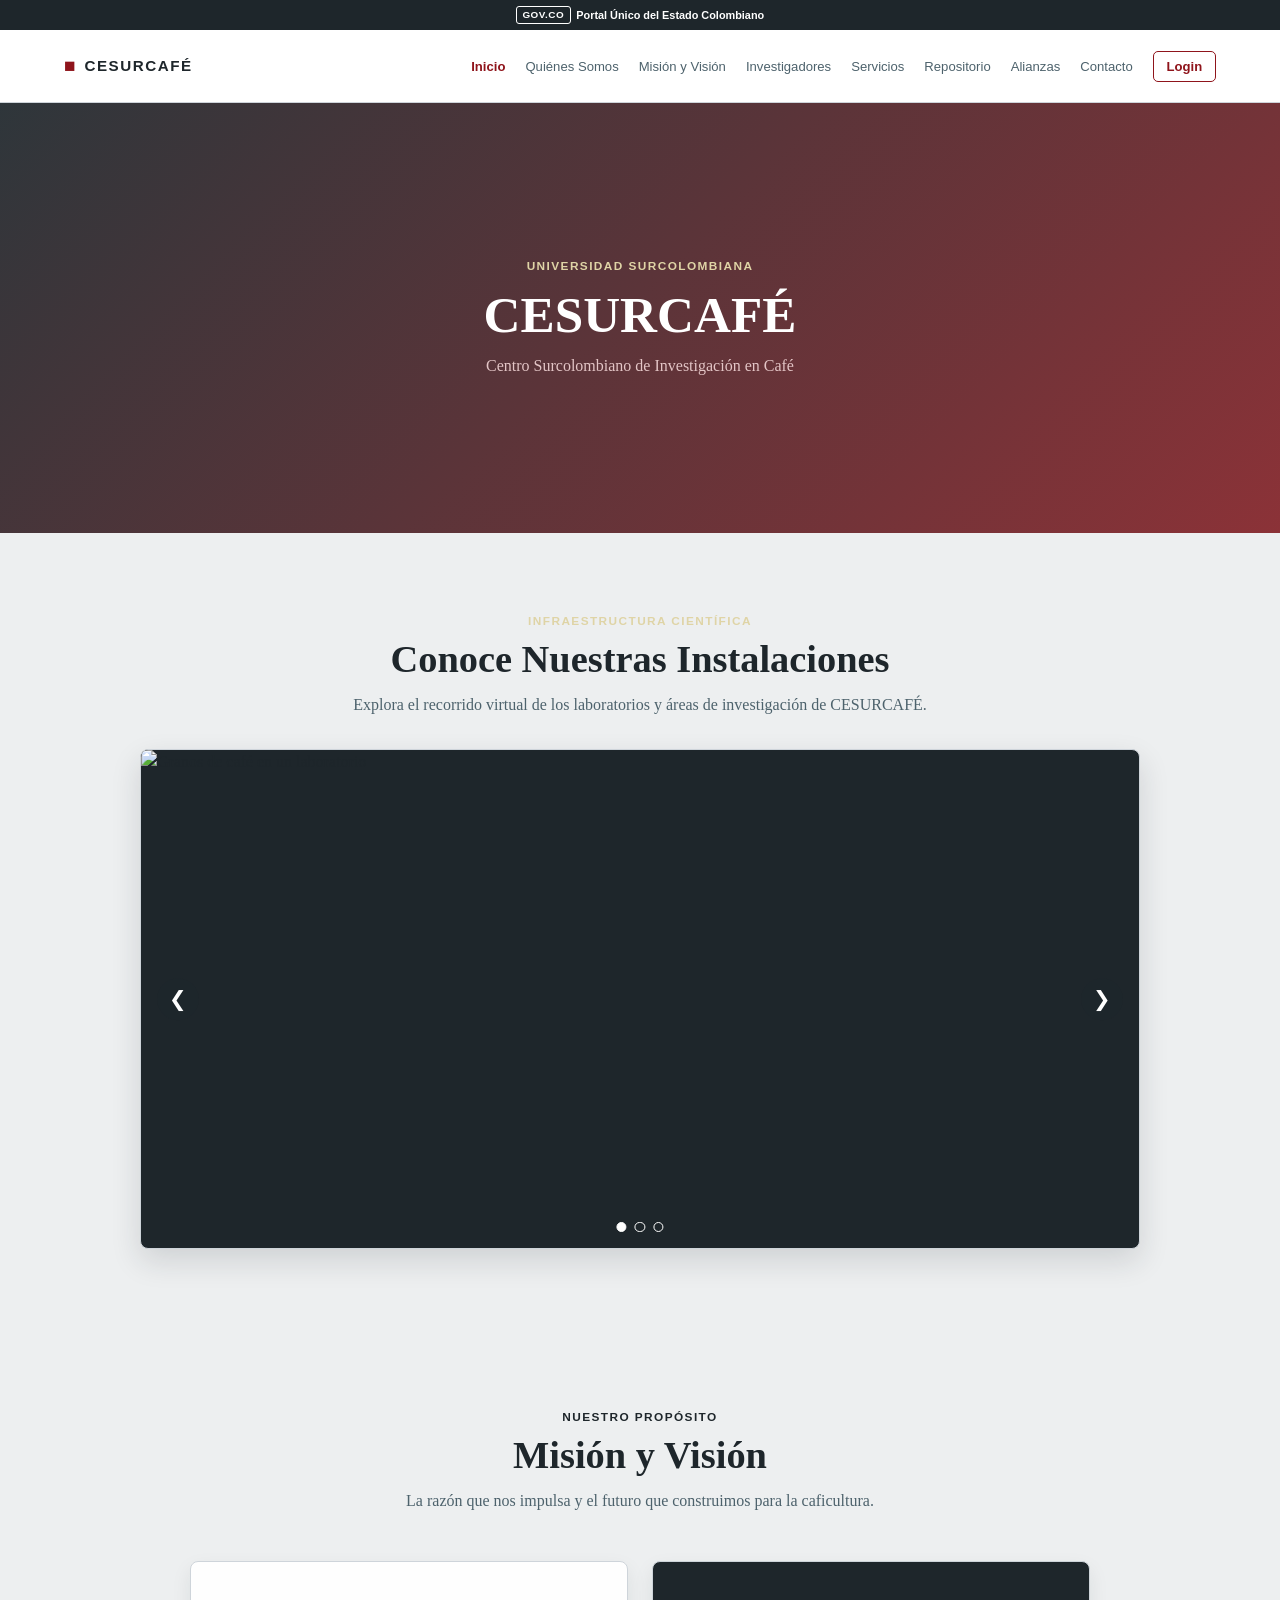
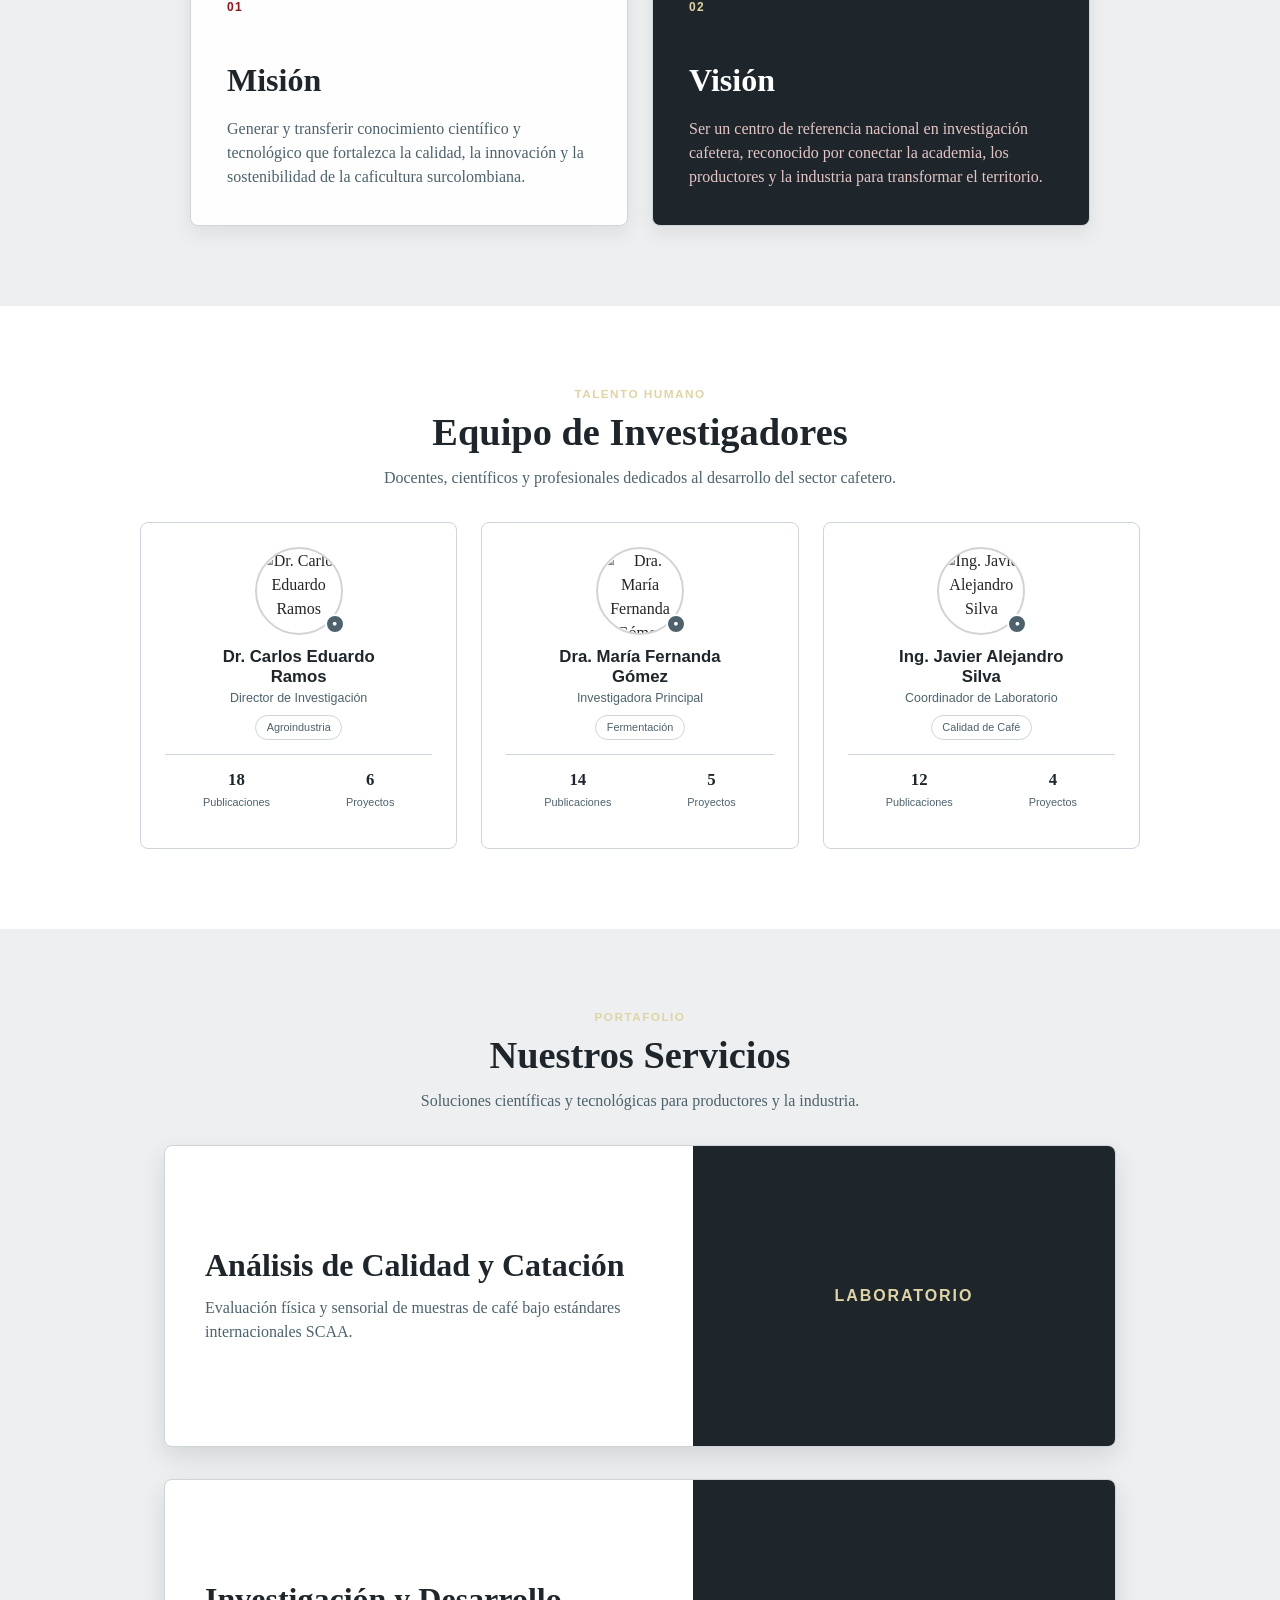
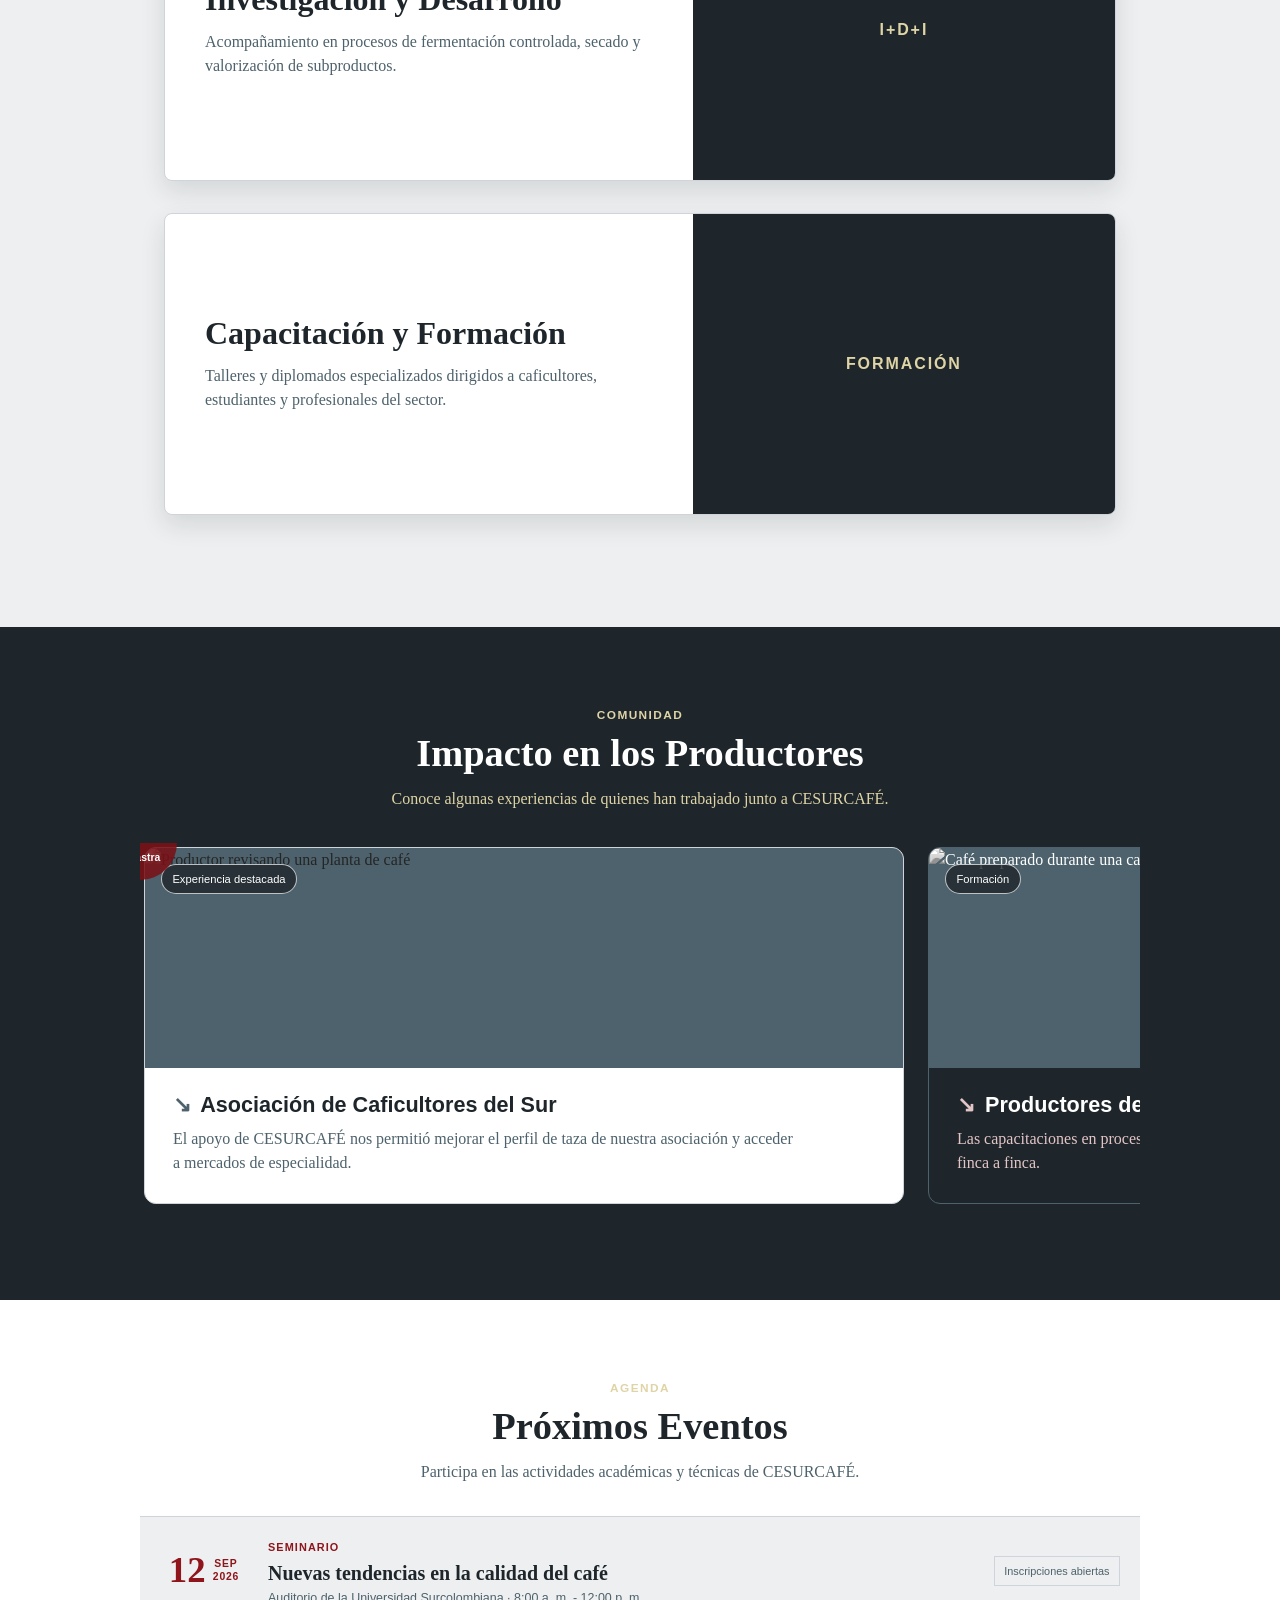
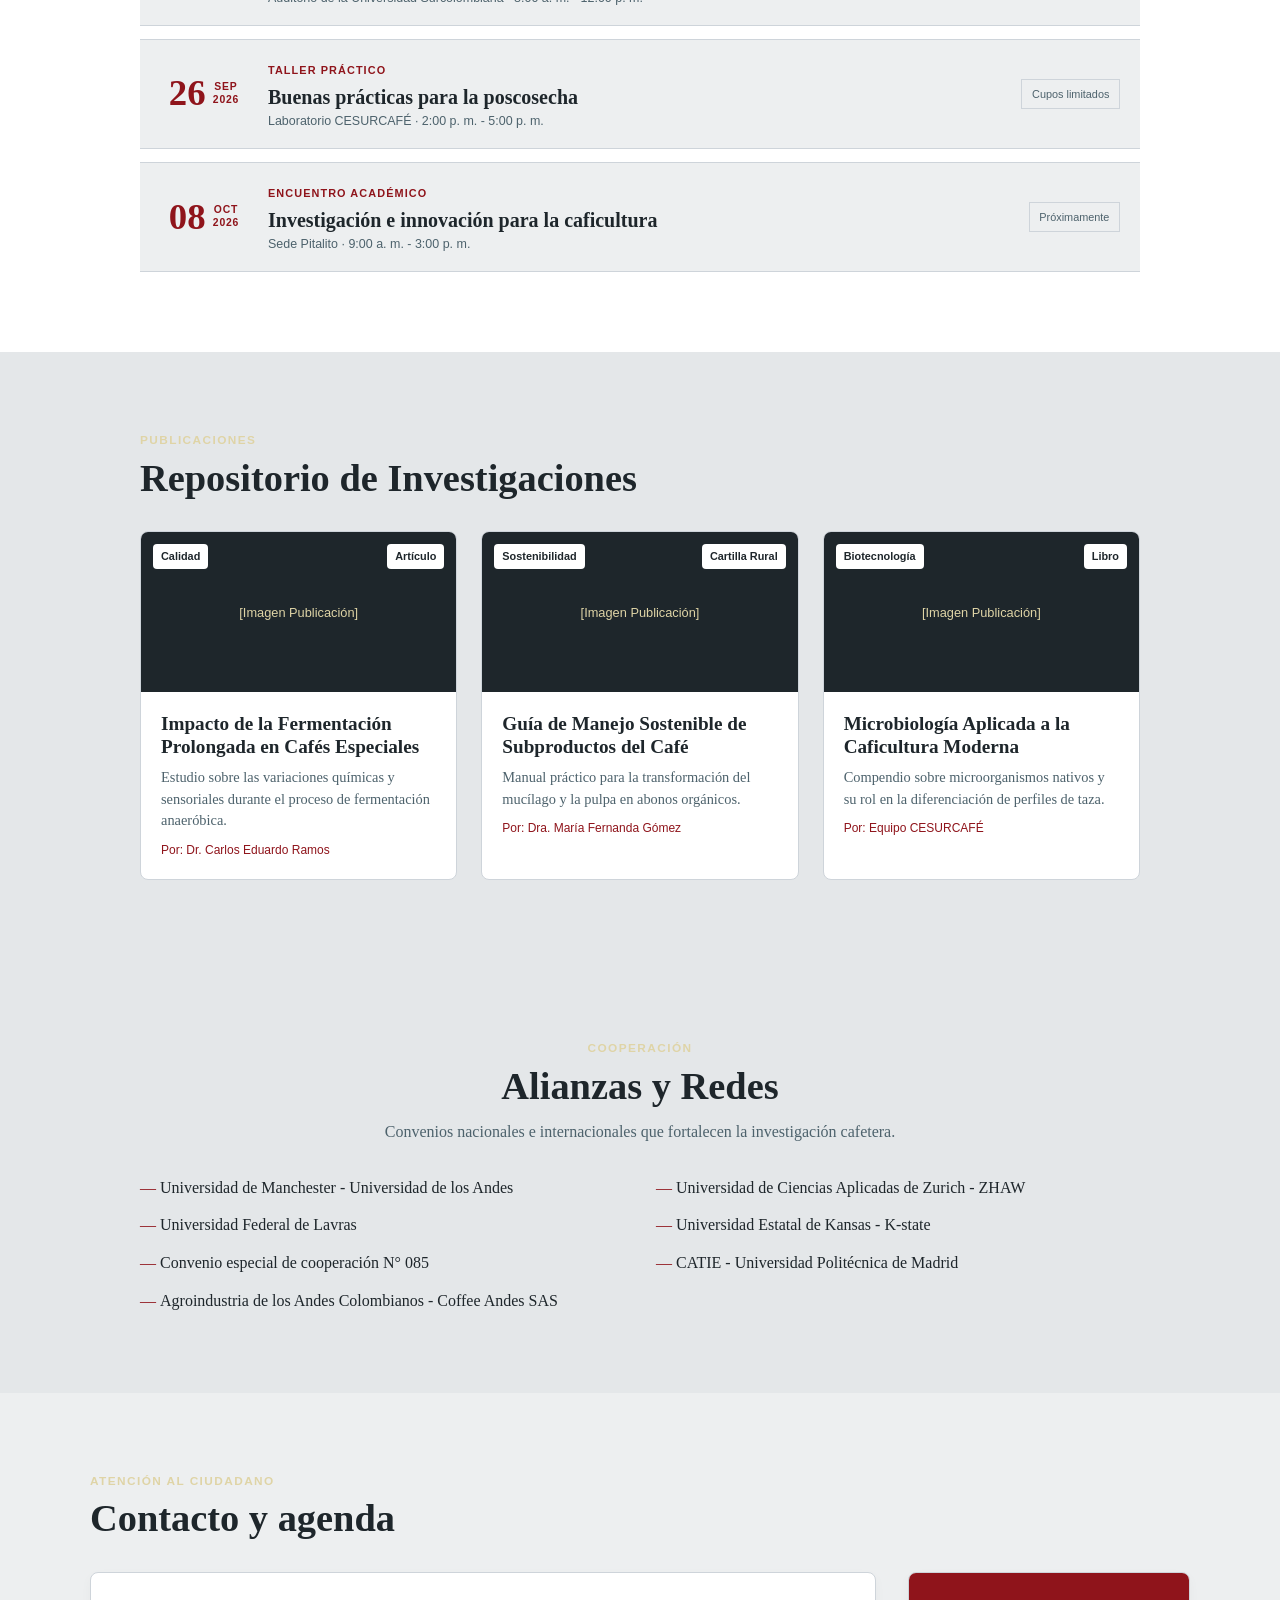
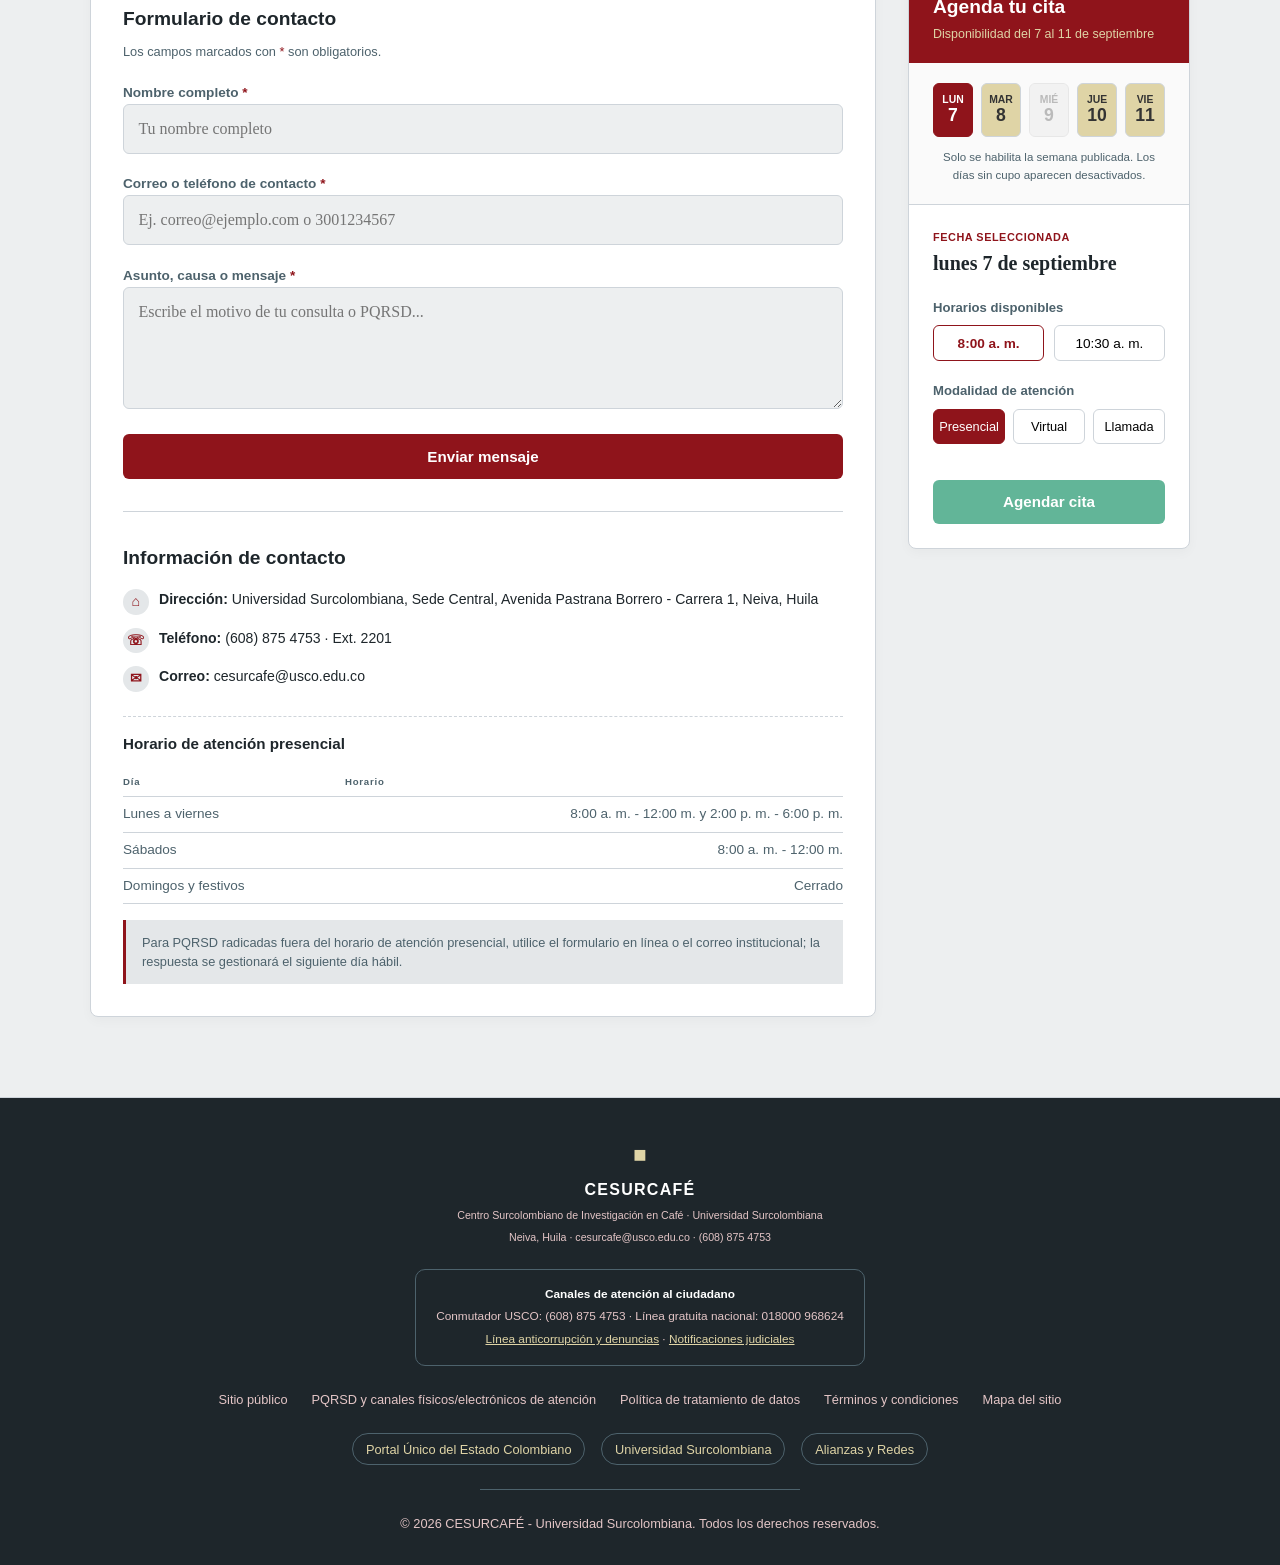
==== commit a1c1242c: "actualizacion" ====
--- a/index.html
+++ b/index.html
@@ -3,32 +3,47 @@
 <head>
     <meta charset="UTF-8">
     <meta name="viewport" content="width=device-width, initial-scale=1.0">
+    <meta name="description" content="CESURCAFÉ - Centro Surcolombiano de Investigación en Café, Universidad Surcolombiana. Investigación, servicios científicos y acompañamiento a la caficultura del Huila.">
     <title>CESURCAFÉ - Centro de Estudios e Investigaciones del Café</title>
     <link rel="stylesheet" href="Styles.css">
 </head>
 <body>
 
+    <a class="skip-link" href="#main-content">Saltar al contenido principal</a>
+
+    <!-- TOP BAR GOV.CO — Matriz ITA 2.1: enlace al Portal Único del Estado Colombiano -->
+    <div class="govco-topbar">
+        <a href="https://www.gov.co/" target="_blank" rel="noopener">
+            <span class="govco-mark" aria-hidden="true">GOV.CO</span>
+            Portal Único del Estado Colombiano
+        </a>
+    </div>
+
     <!-- NAVBAR / HEADER -->
     <header class="header">
-        <nav class="navbar">
+        <nav class="navbar" aria-label="Navegación principal">
             <a href="#inicio" class="logo">
-                <span class="logo-mark">■</span>
+                <span class="logo-mark" aria-hidden="true">■</span>
                 <span class="logo-text">CESURCAFÉ</span>
             </a>
-            <ul class="nav-menu">
-                <li><a href="#inicio" class="nav-link active">Inicio</a></li>
+            <button class="nav-toggle" type="button" aria-expanded="false" aria-controls="nav-menu" aria-label="Abrir menú de navegación">
+                <span class="nav-toggle-bars" aria-hidden="true"></span>
+            </button>
+            <ul class="nav-menu" id="nav-menu">
+                <li><a href="#inicio" class="nav-link active" aria-current="page">Inicio</a></li>
                 <li><a href="#quienes-somos" class="nav-link">Quiénes Somos</a></li>
                 <li><a href="#mision-vision" class="nav-link">Misión y Visión</a></li>
                 <li><a href="#investigadores" class="nav-link">Investigadores</a></li>
                 <li><a href="#servicios" class="nav-link">Servicios</a></li>
                 <li><a href="#repositorio" class="nav-link">Repositorio</a></li>
+                <li><a href="#alianzas" class="nav-link">Alianzas</a></li>
                 <li><a href="#contacto" class="nav-link">Contacto</a></li>
                 <li><a href="Paneles.html" class="nav-link login-button">Login</a></li>
             </ul>
         </nav>
     </header>
 
-    <main>
+    <main id="main-content" tabindex="-1">
         <!-- HERO / INICIO -->
         <section id="inicio" class="page-hero">
             <span class="hero-eyebrow">Universidad Surcolombiana</span>
@@ -95,7 +110,7 @@
                 <h2>Equipo de Investigadores</h2>
                 <p>Docentes, científicos y profesionales dedicados al desarrollo del sector cafetero.</p>
             </div>
-            <div class="team-grid" style="display: grid; grid-template-columns: repeat(auto-fit, minmax(250px, 1fr)); gap: 1.5rem; max-width: 1000px; margin: 2rem auto 0;">
+            <div class="team-grid">
                 <div class="investigator-card card-trigger" role="button" tabindex="0" data-modal="carlos">
                     <div class="investigator-photo-wrap">
                         <img class="investigator-photo" src="https://images.unsplash.com/photo-1500648767791-00dcc994a43e?auto=format&fit=crop&w=240&q=85" alt="Dr. Carlos Eduardo Ramos">
@@ -301,56 +316,212 @@
             </div>
         </section>
 
-        <!-- CONTACTO -->
-        <section id="contacto" class="section-padding">
+        <!-- ALIANZAS Y REDES (trasladado desde el footer al cuerpo de la página) -->
+        <section id="alianzas" class="section-padding alliances-section">
             <div class="section-header center-text">
-                <span class="eyebrow-text">Atención</span>
-                <h2>Contacto e Inquietudes</h2>
-                <p>Escríbenos directamente o visítanos en la Universidad Surcolombiana.</p>
-            </div>
-            
-            <div style="max-width: 600px; margin: 0 auto; background: var(--bg-surface); padding: 2rem; border-radius: 8px; border: 1px solid var(--border-color);">
-                <form action="https://wa.me/" method="get" target="_blank" style="display: flex; flex-direction: column; gap: 1rem;">
-                    <div>
-                        <label style="display: block; font-size: 0.85rem; font-weight: 600; margin-bottom: 0.3rem;">Nombre Completo</label>
-                        <input type="text" name="text" placeholder="Tu nombre" required style="width: 100%; padding: 0.6rem; border: 1px solid var(--border-color); border-radius: 4px;">
-                    </div>
-                    <div>
-                        <label style="display: block; font-size: 0.85rem; font-weight: 600; margin-bottom: 0.3rem;">Asunto o Mensaje</label>
-                        <textarea rows="4" placeholder="Escribe tu mensaje o consulta para el equipo..." style="width: 100%; padding: 0.6rem; border: 1px solid var(--border-color); border-radius: 4px;"></textarea>
-                    </div>
-                    <button type="submit" style="background: var(--accent-color); color: #fff; padding: 0.8rem; border: none; border-radius: 4px; font-weight: 600; cursor: pointer;">Enviar Mensaje</button>
-                </form>
-            </div>
-        </section>
-    </main>
-
-    <!-- FOOTER -->
-    <footer class="footer">
-        <div class="footer-container">
-            <section class="footer-networks" aria-labelledby="footer-networks-title">
-                <h2 id="footer-networks-title" class="visually-hidden">Alianzas y Redes</h2>
-                <ul class="network-list">
-                    <li><button class="alliance-button" type="button" data-alliance-title="Universidad de Manchester - Universidad de los Andes" data-alliance-info="Coffee from Advanced Fermentation, Engineering and Sensing. Financiación: British Council, Newton Fund Institutional.">Universidad de Manchester - Universidad de los Andes</button></li>
-                    <li><button class="alliance-button" type="button" data-alliance-title="Universidad Federal de Lavras" data-alliance-info="Alianza internacional para promover el intercambio de estudiantes, profesores e investigadores entre la UFAL y la USCO, a nivel de grado y posgrado.">Universidad Federal de Lavras</button></li>
-                    <li><button class="alliance-button" type="button" data-alliance-title="Convenio especial de cooperación N° 085" data-alliance-info="Convenio para el desarrollo de actividades de ciencia, tecnología e innovación entre el departamento del Huila y la Universidad Surcolombiana-USCO.">Convenio especial de cooperación N° 085</button></li>
-                    <li><button class="alliance-button" type="button" data-alliance-title="Coffee Andes SAS" data-alliance-info="Convenio para la entrega en comodato de equipos y materiales destinados a actividades de investigación, ciencia, tecnología e innovación.">Agroindustria de los Andes Colombianos - Coffee Andes SAS</button></li>
-                    <li><button class="alliance-button" type="button" data-alliance-title="Universidad de Ciencias Aplicadas de Zurich" data-alliance-info="Universidad de Ciencias Aplicadas de Zurich - ZHAW.">Universidad de Ciencias Aplicadas de Zurich - ZHAW</button></li>
-                    <li><button class="alliance-button" type="button" data-alliance-title="Universidad Estatal de Kansas" data-alliance-info="Universidad Estatal de Kansas - K-state.">Universidad Estatal de Kansas - K-state</button></li>
-                    <li><button class="alliance-button" type="button" data-alliance-title="CATIE y Universidad Politécnica de Madrid" data-alliance-info="Centro Agronómico Tropical de Investigación y Enseñanza (CATIE) y Universidad Politécnica de Madrid. Alianza en trámite.">CATIE - Universidad Politécnica de Madrid</button></li>
+                <span class="eyebrow-text">Cooperación</span>
+                <h2>Alianzas y Redes</h2>
+                <p>Convenios nacionales e internacionales que fortalecen la investigación cafetera.</p>
+            </div>
+            <div class="alliances-grid">
+                <ul class="alliances-list">
+                    <li><button class="alliance-button-light" type="button" data-alliance-title="Universidad de Manchester - Universidad de los Andes" data-alliance-info="Coffee from Advanced Fermentation, Engineering and Sensing. Financiación: British Council, Newton Fund Institutional.">Universidad de Manchester - Universidad de los Andes</button></li>
+                    <li><button class="alliance-button-light" type="button" data-alliance-title="Universidad Federal de Lavras" data-alliance-info="Alianza internacional para promover el intercambio de estudiantes, profesores e investigadores entre la UFAL y la USCO, a nivel de grado y posgrado.">Universidad Federal de Lavras</button></li>
+                    <li><button class="alliance-button-light" type="button" data-alliance-title="Convenio especial de cooperación N° 085" data-alliance-info="Convenio para el desarrollo de actividades de ciencia, tecnología e innovación entre el departamento del Huila y la Universidad Surcolombiana-USCO.">Convenio especial de cooperación N° 085</button></li>
+                    <li><button class="alliance-button-light" type="button" data-alliance-title="Coffee Andes SAS" data-alliance-info="Convenio para la entrega en comodato de equipos y materiales destinados a actividades de investigación, ciencia, tecnología e innovación.">Agroindustria de los Andes Colombianos - Coffee Andes SAS</button></li>
+                    <li><button class="alliance-button-light" type="button" data-alliance-title="Universidad de Ciencias Aplicadas de Zurich" data-alliance-info="Universidad de Ciencias Aplicadas de Zurich - ZHAW.">Universidad de Ciencias Aplicadas de Zurich - ZHAW</button></li>
+                    <li><button class="alliance-button-light" type="button" data-alliance-title="Universidad Estatal de Kansas" data-alliance-info="Universidad Estatal de Kansas - K-state.">Universidad Estatal de Kansas - K-state</button></li>
+                    <li><button class="alliance-button-light" type="button" data-alliance-title="CATIE y Universidad Politécnica de Madrid" data-alliance-info="Centro Agronómico Tropical de Investigación y Enseñanza (CATIE) y Universidad Politécnica de Madrid. Alianza en trámite.">CATIE - Universidad Politécnica de Madrid</button></li>
                 </ul>
                 <div class="alliance-popover" id="alliance-popover" role="dialog" aria-modal="false" aria-labelledby="alliance-popover-title" hidden>
                     <button class="alliance-popover-close" type="button" aria-label="Cerrar información">&times;</button>
                     <h3 id="alliance-popover-title"></h3>
                     <p id="alliance-popover-info"></p>
                 </div>
-            </section>
+            </div>
+        </section>
+
+    <!-- SECCIÓN DE CONTACTO Y AGENDA -->
+<section id="contacto" class="section-padding">
+    <div class="section-header">
+        <span class="eyebrow-text">Atención al ciudadano</span>
+        <h2>Contacto y agenda</h2>
+    </div>
+
+    <div class="contact-layout">
+        <!-- COLUMNA IZQUIERDA: Formulario de contacto e Información Institucional -->
+        <div class="contact-left-col">
+            <div class="contact-form-card">
+                <h3>Formulario de contacto</h3>
+                <p class="form-legend-note">Los campos marcados con <span class="required-flag" aria-hidden="true">*</span> son obligatorios.</p>
+                
+                <form action="https://wa.me/" method="get" target="_blank" class="contact-form-group">
+                    <div>
+                        <label for="contact-name">Nombre completo <span class="required-flag" aria-hidden="true">*</span></label>
+                        <input type="text" id="contact-name" name="name" placeholder="Tu nombre completo" required aria-required="true">
+                    </div>
+
+                    <div>
+                        <label for="contact-info">Correo o teléfono de contacto <span class="required-flag" aria-hidden="true">*</span></label>
+                        <input type="text" id="contact-info" name="contact" placeholder="Ej. correo@ejemplo.com o 3001234567" required aria-required="true">
+                    </div>
+
+                    <div>
+                        <label for="contact-message">Asunto, causa o mensaje <span class="required-flag" aria-hidden="true">*</span></label>
+                        <textarea id="contact-message" name="message" rows="4" placeholder="Escribe el motivo de tu consulta o PQRSD..." required aria-required="true"></textarea>
+                    </div>
+
+                    <button type="submit" class="contact-submit">Enviar mensaje</button>
+                </form>
+            </div>
+
+            <hr class="contact-divider" aria-hidden="true">
+
+            <!-- Información institucional ubicadas debajo del botón para equilibrio visual -->
+            <div class="contact-info-card">
+                <h3>Información de contacto</h3>
+                <ul class="contact-info-list">
+                    <li>
+                        <b aria-hidden="true">⌂</b> 
+                        <span><strong>Dirección:</strong> Universidad Surcolombiana, Sede Central, Avenida Pastrana Borrero - Carrera 1, Neiva, Huila</span>
+                    </li>
+                    <li>
+                        <b aria-hidden="true">☏</b> 
+                        <span><strong>Teléfono:</strong> (608) 875 4753 · Ext. 2201</span>
+                    </li>
+                    <li>
+                        <b aria-hidden="true">✉</b> 
+                        <span><strong>Correo:</strong> cesurcafe@usco.edu.co</span>
+                    </li>
+                </ul>
+
+                <div class="contact-schedule">
+                    <h4>Horario de atención presencial</h4>
+                    <table class="schedule-table">
+                        <caption class="visually-hidden">Horario de atención al público de CESURCAFÉ</caption>
+                        <thead>
+                            <tr>
+                                <th scope="col">Día</th>
+                                <th scope="col">Horario</th>
+                            </tr>
+                        </thead>
+                        <tbody>
+                            <tr>
+                                <td>Lunes a viernes</td>
+                                <td>8:00 a. m. - 12:00 m. y 2:00 p. m. - 6:00 p. m.</td>
+                            </tr>
+                            <tr>
+                                <td>Sábados</td>
+                                <td>8:00 a. m. - 12:00 m.</td>
+                            </tr>
+                            <tr>
+                                <td>Domingos y festivos</td>
+                                <td>Cerrado</td>
+                            </tr>
+                        </tbody>
+                    </table>
+                    <p class="pqrs-note">Para PQRSD radicadas fuera del horario de atención presencial, utilice el formulario en línea o el correo institucional; la respuesta se gestionará el siguiente día hábil.</p>
+                </div>
+            </div>
+        </div>
+
+        <!-- COLUMNA DERECHA: Agendamiento de Citas -->
+        <div class="contact-right-col">
+            <div class="booking-card">
+                <div class="booking-header">
+                    <h3>Agenda tu cita</h3>
+                    <p class="booking-subtitle">Disponibilidad del 7 al 11 de septiembre</p>
+                </div>
+
+                <!-- Selector de días de la semana -->
+                <div class="booking-calendar">
+                    <div class="calendar-days" role="group" aria-label="Selección de día de la semana">
+                        <button type="button" class="day-btn active" aria-pressed="true">
+                            <span class="day-name">LUN</span>
+                            <span class="day-number">7</span>
+                        </button>
+                        <button type="button" class="day-btn">
+                            <span class="day-name">MAR</span>
+                            <span class="day-number">8</span>
+                        </button>
+                        <button type="button" class="day-btn disabled" disabled aria-disabled="true">
+                            <span class="day-name">MIÉ</span>
+                            <span class="day-number">9</span>
+                        </button>
+                        <button type="button" class="day-btn">
+                            <span class="day-name">JUE</span>
+                            <span class="day-number">10</span>
+                        </button>
+                        <button type="button" class="day-btn">
+                            <span class="day-name">VIE</span>
+                            <span class="day-number">11</span>
+                        </button>
+                    </div>
+                    <p class="calendar-note">Solo se habilita la semana publicada. Los días sin cupo aparecen desactivados.</p>
+                </div>
+
+                <!-- Detalles del día seleccionado y opciones de cita -->
+                <div class="booking-details">
+                    <span class="section-sublabel">FECHA SELECCIONADA</span>
+                    <h4 class="selected-date">lunes 7 de septiembre</h4>
+
+                    <div class="booking-section">
+                        <label class="section-label">Horarios disponibles</label>
+                        <div class="time-slots" role="group" aria-label="Horarios disponibles">
+                            <button type="button" class="slot-btn active" aria-pressed="true">8:00 a. m.</button>
+                            <button type="button" class="slot-btn">10:30 a. m.</button>
+                        </div>
+                    </div>
+
+                    <div class="booking-section">
+                        <label class="section-label">Modalidad de atención</label>
+                        <div class="modality-options" role="group" aria-label="Modalidad de atención">
+                            <button type="button" class="modality-btn active" aria-pressed="true">Presencial</button>
+                            <button type="button" class="modality-btn">Virtual</button>
+                            <button type="button" class="modality-btn">Llamada</button>
+                        </div>
+                    </div>
+
+                    <button type="button" class="booking-submit">Agendar cita</button>
+                </div>
+            </div>
+        </div>
+    </div>
+</section>
+    <!-- FOOTER -->
+    <footer class="footer">
+        <div class="footer-container">
+            <div class="footer-brand">
+                <span class="footer-brand-mark" aria-hidden="true">■</span>
+                <strong>CESURCAFÉ</strong>
+                <small>Centro Surcolombiano de Investigación en Café · Universidad Surcolombiana</small>
+                <small class="footer-contact-line">Neiva, Huila · cesurcafe@usco.edu.co · (608) 875 4753</small>
+            </div>
+
+            <div class="footer-service-lines">
+                <strong>Canales de atención al ciudadano</strong>
+                <span>Conmutador USCO: (608) 875 4753 · Línea gratuita nacional: 018000 968624</span>
+                <span><a href="https://www.usco.edu.co/es/atencion-al-ciudadano/denuncias/" target="_blank" rel="noopener" class="footer-service-link">Línea anticorrupción y denuncias</a> · <a href="https://www.usco.edu.co/es/atencion-al-ciudadano/notificaciones-judiciales/" target="_blank" rel="noopener" class="footer-service-link">Notificaciones judiciales</a></span>
+            </div>
+
+            <nav class="footer-nav" aria-label="Enlaces legales e institucionales">
+                <a href="#inicio">Sitio público</a>
+                <a href="#contacto">PQRSD y canales físicos/electrónicos de atención</a>
+                <a href="https://www.usco.edu.co/es/transparencia/" target="_blank" rel="noopener">Política de tratamiento de datos</a>
+                <a href="https://www.usco.edu.co/normatividad" target="_blank" rel="noopener">Términos y condiciones</a>
+                <a href="https://www.usco.edu.co/" target="_blank" rel="noopener">Mapa del sitio</a>
+            </nav>
+
+            <div class="footer-social">
+                <a href="https://www.gov.co/" target="_blank" rel="noopener" class="social-item">Portal Único del Estado Colombiano</a>
+                <a href="https://www.usco.edu.co/" target="_blank" rel="noopener" class="social-item">Universidad Surcolombiana</a>
+                <a href="#alianzas" class="social-item">Alianzas y Redes</a>
+            </div>
+
+            <hr class="footer-divider">
+
             <div class="footer-bottom">
                 <p>&copy; 2026 CESURCAFÉ - Universidad Surcolombiana. Todos los derechos reservados.</p>
-                <div class="social-links">
-                    <a href="#inicio" class="social-item">Inicio</a>
-                    <a href="#contacto" class="social-item">Contacto</a>
-                </div>
             </div>
         </div>
     </footer>
@@ -366,6 +537,32 @@
     </div>
 
     <script>
+        // MENÚ HAMBURGUESA (navegación responsive)
+        const navToggle = document.querySelector('.nav-toggle');
+        const navMenu = document.querySelector('#nav-menu');
+
+        function closeNavMenu() {
+            navMenu.classList.remove('is-open');
+            navToggle.setAttribute('aria-expanded', 'false');
+        }
+
+        navToggle.addEventListener('click', () => {
+            const isOpen = navMenu.classList.toggle('is-open');
+            navToggle.setAttribute('aria-expanded', String(isOpen));
+        });
+        navMenu.querySelectorAll('.nav-link').forEach((link) => link.addEventListener('click', closeNavMenu));
+        document.addEventListener('keydown', (event) => {
+            if (event.key === 'Escape' && navMenu.classList.contains('is-open')) {
+                closeNavMenu();
+                navToggle.focus();
+            }
+        });
+        document.addEventListener('click', (event) => {
+            if (navMenu.classList.contains('is-open') && !event.target.closest('.navbar')) closeNavMenu();
+        });
+
+        const prefersReducedMotion = window.matchMedia('(prefers-reduced-motion: reduce)').matches;
+
         const slides = document.querySelectorAll('.carousel-slide');
         const dots = document.querySelectorAll('.carousel-dot');
         let currentSlide = 0;
@@ -382,7 +579,10 @@
         document.querySelector('.carousel-control-prev').addEventListener('click', () => showSlide(currentSlide - 1));
         document.querySelector('.carousel-control-next').addEventListener('click', () => showSlide(currentSlide + 1));
         dots.forEach((dot, dotIndex) => dot.addEventListener('click', () => showSlide(dotIndex)));
-        setInterval(() => showSlide(currentSlide + 1), 5000);
+        // El auto-avance se detiene si el usuario prefiere menos movimiento (WCAG 2.2.2)
+        if (!prefersReducedMotion) {
+            setInterval(() => showSlide(currentSlide + 1), 5000);
+        }
 
         const carouselContainer = document.querySelector('.drag-carousel-container');
         const sliderTrack = document.querySelector('#sliderTrack');
@@ -472,7 +672,7 @@
             alliancePopover.hidden = true;
         }
 
-        document.querySelectorAll('.alliance-button').forEach((button) => {
+        document.querySelectorAll('.alliance-button-light').forEach((button) => {
             button.addEventListener('click', () => {
                 alliancePopoverTitle.textContent = button.dataset.allianceTitle;
                 alliancePopoverInfo.textContent = button.dataset.allianceInfo;
--- a/Styles.css
+++ b/Styles.css
@@ -1,12 +1,24 @@
 :root {
-    --bg-page: #f5f2ec;
-    --bg-surface: #fffdf9;
-    --bg-soft: #ece7de;
-    --bg-dark: #241f1b;
-    --text-primary: #241f1b;
-    --text-secondary: #70675e;
-    --accent-color: #8a5a34;
-    --border-color: #d8d0c5;
+    /* Paleta Institucional USCO */
+    --color-institucional: #8F141B;
+    --color-institucional-dark: #6D1014;
+    --color-institucional-header: #7A1117;
+    --accent-color: var(--color-institucional);
+    --accent-gold: #DFD4A6;
+    --accent-slate: #4D626C;
+    --accent-on-dark: #E3C5C6;
+    --focus-ring: #8F141B;
+
+    /* Neutros y Superficies */
+    --bg-page: #EDEFF0;
+    --bg-surface: #FFFFFF;
+    --bg-soft: #E4E7E9;
+    --bg-dark: #1E262B;
+    --text-primary: #1E262B;
+    --text-secondary: #4D626C;
+    --border-color: #CED4DA;
+
+    /* Tipografías y Transiciones */
     --font-main: Georgia, 'Times New Roman', serif;
     --font-ui: 'Trebuchet MS', Arial, sans-serif;
     --transition: 180ms ease;
@@ -19,23 +31,82 @@
 }
 
 html { scroll-behavior: smooth; }
+
+/* Evita cualquier desbordamiento horizontal en dispositivos móviles */
+html, body { max-width: 100%; overflow-x: hidden; }
 
 body {
     background: var(--bg-page);
     color: var(--text-primary);
     font-family: var(--font-main);
     line-height: 1.5;
-    filter: grayscale(1);
 }
 
 h1, h2, h3, p { margin: 0; }
+
+img, svg { max-width: 100%; height: auto; }
+
+/* Respeta la preferencia del usuario de reducir el movimiento (WCAG 2.2.2 / 2.3.3) */
+@media (prefers-reduced-motion: reduce) {
+    html { scroll-behavior: auto; }
+    *, *::before, *::after {
+        animation-duration: 0.001ms !important;
+        animation-iteration-count: 1 !important;
+        transition-duration: 0.001ms !important;
+        scroll-behavior: auto !important;
+    }
+}
+
+/* Enlace de salto al contenido principal (accesible por teclado) */
+.skip-link {
+    position: absolute;
+    top: -3rem;
+    left: 1rem;
+    z-index: 100;
+    padding: 0.7rem 1.1rem;
+    border-radius: 0 0 6px 6px;
+    background: var(--color-institucional);
+    color: #ffffff;
+    font-family: var(--font-ui);
+    font-weight: 700;
+    text-decoration: none;
+    transition: top var(--transition);
+}
+.skip-link:focus { top: 0; }
+
+/* Top Bar GOV.CO — requisito Matriz ITA 2.1 (Portal Único del Estado Colombiano) */
+.govco-topbar {
+    display: flex;
+    align-items: center;
+    justify-content: center;
+    gap: 0.4rem;
+    min-height: 30px;
+    background: var(--bg-dark);
+    color: var(--bg-page);
+    font-family: var(--font-ui);
+    font-size: 0.68rem;
+}
+.govco-topbar a { display: inline-flex; align-items: center; gap: 0.35rem; color: #ffffff; font-weight: 700; text-decoration: none; }
+.govco-topbar a:hover, .govco-topbar a:focus-visible { text-decoration: underline; }
+.govco-topbar .govco-mark { display: inline-block; padding: 0.05rem 0.35rem; border: 1px solid #ffffff; border-radius: 3px; font-size: 0.62rem; letter-spacing: 0.05em; }
+
+/* Indicador de foco visible y consistente para toda la navegación por teclado */
+a:focus-visible,
+button:focus-visible,
+input:focus-visible,
+textarea:focus-visible,
+select:focus-visible,
+[tabindex]:focus-visible {
+    outline: 3px solid var(--focus-ring);
+    outline-offset: 2px;
+}
 
 .header {
     position: sticky;
     top: 0;
     z-index: 10;
     border-bottom: 1px solid var(--border-color);
-    background: rgba(255, 253, 249, 0.96);
+    background: rgba(255, 255, 255, 0.96);
     backdrop-filter: blur(10px);
 }
 
@@ -49,6 +120,40 @@
     padding: 0 1.5rem;
 }
 
+/* Botón de menú hamburguesa (oculto en escritorio) */
+.nav-toggle {
+    display: none;
+    width: 42px;
+    height: 42px;
+    align-items: center;
+    justify-content: center;
+    border: 1px solid var(--border-color);
+    border-radius: 8px;
+    background: transparent;
+    cursor: pointer;
+}
+.nav-toggle-bars {
+    position: relative;
+    display: block;
+    width: 20px;
+    height: 2px;
+    background: var(--text-primary);
+}
+.nav-toggle-bars::before, .nav-toggle-bars::after {
+    content: '';
+    position: absolute;
+    left: 0;
+    width: 20px;
+    height: 2px;
+    background: var(--text-primary);
+    transition: transform var(--transition), top var(--transition), opacity var(--transition);
+}
+.nav-toggle-bars::before { top: -6px; }
+.nav-toggle-bars::after { top: 6px; }
+.nav-toggle[aria-expanded="true"] .nav-toggle-bars { background: transparent; }
+.nav-toggle[aria-expanded="true"] .nav-toggle-bars::before { top: 0; transform: rotate(45deg); }
+.nav-toggle[aria-expanded="true"] .nav-toggle-bars::after { top: 0; transform: rotate(-45deg); }
+
 .logo {
     display: inline-flex;
     align-items: center;
@@ -79,15 +184,16 @@
 }
 
 .nav-link:hover, .nav-link.active { color: var(--accent-color); }
-.login-button { padding: 0.45rem 0.8rem; border: 1px solid var(--text-primary); border-radius: 5px; color: var(--text-primary); font-weight: 700; }
-.login-button:hover { background: var(--text-primary); color: var(--bg-page); }
-main > section { scroll-margin-top: 72px; }
-
-.panel-header { position: sticky; top: 0; z-index: 10; display: flex; min-height: 72px; align-items: center; justify-content: space-between; padding: 0 1.5rem; border-bottom: 1px solid #d2d2d2; background: rgba(255, 255, 255, 0.96); backdrop-filter: blur(10px); }
-.panel-switcher { display: flex; align-items: center; gap: 0.5rem; font-family: var(--font-ui); font-size: 0.78rem; }
-.panel-switch, .panel-public-link { padding: 0.5rem 0.75rem; border-radius: 6px; color: #555; text-decoration: none; }
-.panel-switch:hover, .panel-switch.active { background: #333; color: #fff; }
-.panel-public-link { border: 1px solid #aaa; }
+.nav-link.active { font-weight: 700; }
+.login-button { padding: 0.45rem 0.8rem; border: 1px solid var(--color-institucional); border-radius: 5px; color: var(--color-institucional); font-weight: 700; }
+.login-button:hover { background: var(--color-institucional); color: #ffffff; }
+main > section, #panel-usuario, #panel-admin { scroll-margin-top: 72px; }
+
+.panel-header { position: sticky; top: 0; z-index: 10; display: flex; flex-wrap: wrap; min-height: 72px; align-items: center; justify-content: space-between; gap: 0.75rem; padding: 0.75rem 1.5rem; border-bottom: 1px solid var(--border-color); background: rgba(255, 255, 255, 0.96); backdrop-filter: blur(10px); }
+.panel-switcher { display: flex; flex-wrap: wrap; align-items: center; gap: 0.5rem; font-family: var(--font-ui); font-size: 0.78rem; }
+.panel-switch, .panel-public-link { padding: 0.5rem 0.75rem; border-radius: 6px; color: var(--text-secondary); text-decoration: none; }
+.panel-switch:hover, .panel-switch.active { background: var(--color-institucional); color: #ffffff; }
+.panel-public-link { border: 1px solid var(--border-color); }
 
 .page-hero {
     display: flex;
@@ -96,14 +202,14 @@
     align-items: center;
     justify-content: center;
     padding: 5rem 1.5rem;
-    background: linear-gradient(135deg, rgba(36, 31, 27, 0.88), rgba(95, 61, 37, 0.72)), url('https://images.unsplash.com/photo-1447933601403-0c6688de566e?auto=format&fit=crop&w=1800&q=80') center / cover;
-    color: #fffdf9;
+    background: linear-gradient(135deg, rgba(30, 38, 43, 0.92), rgba(122, 17, 23, 0.85)), url('https://images.unsplash.com/photo-1447933601403-0c6688de566e?auto=format&fit=crop&w=1800&q=80') center / cover;
+    color: #ffffff;
     text-align: center;
 }
 
 .hero-eyebrow, .eyebrow-text {
     display: block;
-    color: var(--accent-color);
+    color: var(--accent-gold);
     font-family: var(--font-ui);
     font-size: 0.74rem;
     font-weight: 700;
@@ -111,9 +217,9 @@
     text-transform: uppercase;
 }
 
-.page-hero .hero-eyebrow { color: #e8c7a6; }
+.page-hero .hero-eyebrow { color: var(--accent-gold); }
 .page-hero h1 { max-width: 850px; margin: 0.75rem 0; font-size: clamp(2rem, 4vw, 3.5rem); line-height: 1.05; }
-.page-hero p { max-width: 650px; color: #f0e8de; font-size: 1rem; }
+.page-hero p { max-width: 650px; color: var(--accent-on-dark); font-size: 1rem; }
 
 .section-padding, .team-section, .testimonials-section, .repo-section {
     padding: 5rem max(1.5rem, calc((100% - 1100px) / 2));
@@ -125,82 +231,83 @@
 .section-header p { max-width: 650px; margin: 0.8rem auto 0; color: var(--text-secondary); }
 
 .virtual-tour-section { max-width: 1000px; margin: 0 auto; }
-.virtual-tour-wrapper { position: relative; overflow: hidden; width: 100%; aspect-ratio: 16 / 8; border: 1px solid var(--border-color); border-radius: 8px; background: var(--bg-dark); box-shadow: 0 12px 30px rgba(36, 31, 27, 0.14); }
+.virtual-tour-wrapper { position: relative; overflow: hidden; width: 100%; aspect-ratio: 16 / 8; border: 1px solid var(--border-color); border-radius: 8px; background: var(--bg-dark); box-shadow: 0 12px 30px rgba(30, 38, 43, 0.14); }
 .carousel-track, .carousel-slide { width: 100%; height: 100%; }
 .carousel-slide { position: absolute; inset: 0; opacity: 0; transition: opacity 400ms ease; }
 .carousel-slide.active { opacity: 1; }
 .carousel-slide img { display: block; width: 100%; height: 100%; object-fit: cover; }
-.carousel-control { position: absolute; top: 50%; display: grid; width: 2.6rem; height: 2.6rem; place-items: center; border: 0; border-radius: 50%; background: rgba(36, 31, 27, 0.72); color: #fffdf9; cursor: pointer; font-size: 1.3rem; transform: translateY(-50%); transition: background var(--transition); }
+.carousel-control { position: absolute; top: 50%; display: grid; width: 2.6rem; height: 2.6rem; place-items: center; border: 0; border-radius: 50%; background: rgba(30, 38, 43, 0.72); color: #ffffff; cursor: pointer; font-size: 1.3rem; transform: translateY(-50%); transition: background var(--transition); }
 .carousel-control:hover { background: var(--accent-color); }
 .carousel-control-prev { left: 1rem; }
 .carousel-control-next { right: 1rem; }
 .carousel-dots { position: absolute; bottom: 1rem; left: 50%; display: flex; gap: 0.5rem; transform: translateX(-50%); }
-.carousel-dot { width: 0.65rem; height: 0.65rem; padding: 0; border: 1px solid #fffdf9; border-radius: 50%; background: transparent; cursor: pointer; }
-.carousel-dot.active { background: #fffdf9; }
-
-.mission-vision-section { padding: 5rem max(1.5rem, calc((100% - 1000px) / 2)); background: linear-gradient(rgba(245, 242, 236, 0.9), rgba(245, 242, 236, 0.9)), url('https://images.unsplash.com/photo-1501339847302-ac426a4a7cbb?auto=format&fit=crop&w=1600&q=80') center / cover; }
+.carousel-dot { width: 0.65rem; height: 0.65rem; padding: 0; border: 1px solid #ffffff; border-radius: 50%; background: transparent; cursor: pointer; }
+.carousel-dot.active { background: #ffffff; }
+
+.mission-vision-section { padding: 5rem max(1.5rem, calc((100% - 1000px) / 2)); background: linear-gradient(rgba(237, 239, 240, 0.92), rgba(237, 239, 240, 0.92)), url('https://images.unsplash.com/photo-1501339847302-ac426a4a7cbb?auto=format&fit=crop&w=1600&q=80') center / cover; }
 .light-eyebrow, .section-title-light, .section-subtitle-light { color: var(--text-primary); }
 .mission-vision-grid { display: grid; grid-template-columns: repeat(2, minmax(0, 1fr)); gap: 1.5rem; max-width: 900px; margin: 3rem auto 0; }
-.purpose-card { position: relative; min-height: 260px; padding: 2.25rem; border: 1px solid var(--border-color); border-radius: 8px; background: rgba(255, 253, 249, 0.92); box-shadow: 0 8px 20px rgba(36, 31, 27, 0.08); }
-.purpose-card-highlight { background: var(--bg-dark); color: #fffdf9; }
+.purpose-card { position: relative; min-height: 260px; padding: 2.25rem; border: 1px solid var(--border-color); border-radius: 8px; background: rgba(255, 255, 255, 0.95); box-shadow: 0 8px 20px rgba(30, 38, 43, 0.08); }
+.purpose-card-highlight { background: var(--bg-dark); color: #ffffff; }
 .purpose-number { display: block; margin-bottom: 2.5rem; color: var(--accent-color); font-family: var(--font-ui); font-size: 0.75rem; font-weight: 700; letter-spacing: 0.12em; }
+.purpose-card-highlight .purpose-number { color: var(--accent-gold); }
 .purpose-card h3 { margin-bottom: 0.8rem; font-size: 2rem; }
 .purpose-card p { color: var(--text-secondary); }
-.purpose-card-highlight p { color: #e8dfd6; }
+.purpose-card-highlight p { color: var(--accent-on-dark); }
 
 .team-section { background: var(--bg-surface); }
 .team-grid, .testimonials-grid { display: grid; grid-template-columns: repeat(3, minmax(0, 1fr)); gap: 1.5rem; max-width: 1000px; margin: 0 auto; }
 .investigator-card, .testimonial-card { height: 100%; padding: 1.5rem; border: 1px solid var(--border-color); border-radius: 8px; background: var(--bg-page); transition: transform var(--transition), border-color var(--transition); }
 .investigator-card:hover, .testimonial-card:hover { border-color: var(--accent-color); transform: translateY(-4px); }
 .card-trigger { cursor: pointer; }
-.card-trigger:focus-visible { border-color: #777; outline: 3px solid rgba(90, 90, 90, 0.2); outline-offset: 3px; }
-.investigator-card { display: flex; align-items: center; flex-direction: column; padding: 1.5rem; background: #fff; color: #202020; text-align: center; }
-.investigator-card:hover { border-color: #8b8b8b; }
+.card-trigger:focus-visible { border-color: var(--color-institucional); outline: 3px solid var(--focus-ring); outline-offset: 3px; }
+.investigator-card { display: flex; align-items: center; flex-direction: column; padding: 1.5rem; background: #ffffff; color: var(--text-primary); text-align: center; }
+.investigator-card:hover { border-color: var(--color-institucional); }
 .investigator-photo-wrap { position: relative; margin-bottom: 0.75rem; }
-.investigator-photo { display: block; width: 88px; height: 88px; border: 2px solid #b8b8b8; border-radius: 50%; filter: grayscale(100%); object-fit: cover; }
-.availability-badge { position: absolute; right: -2px; bottom: 1px; display: grid; width: 20px; height: 20px; place-items: center; border: 2px solid #fff; border-radius: 50%; background: #666; color: #fff; font-size: 0.55rem; }
+.investigator-photo { display: block; width: 88px; height: 88px; border: 2px solid var(--border-color); border-radius: 50%; filter: grayscale(100%); object-fit: cover; }
+.availability-badge { position: absolute; right: -2px; bottom: 1px; display: grid; width: 20px; height: 20px; place-items: center; border: 2px solid #ffffff; border-radius: 50%; background: var(--accent-slate); color: #ffffff; font-size: 0.55rem; }
 .investigator-card h3 { max-width: 190px; margin-bottom: 0.1rem; font-family: var(--font-ui); font-size: 1.05rem; line-height: 1.2; }
-.investigator-role { margin-bottom: 0.45rem; color: #666; font-family: var(--font-ui); font-size: 0.78rem; }
-.specialty-tag { padding: 0.22rem 0.65rem; border: 1px solid #d6d6d6; border-radius: 999px; color: #555; font-family: var(--font-ui); font-size: 0.68rem; }
-.investigator-stats { display: flex; width: 100%; justify-content: space-around; margin: 0.85rem 0; padding-top: 0.75rem; border-top: 1px solid #e1e1e1; color: #777; font-family: var(--font-ui); font-size: 0.68rem; }
+.investigator-role { margin-bottom: 0.45rem; color: var(--text-secondary); font-family: var(--font-ui); font-size: 0.78rem; }
+.specialty-tag { padding: 0.22rem 0.65rem; border: 1px solid var(--border-color); border-radius: 999px; color: var(--text-secondary); font-family: var(--font-ui); font-size: 0.68rem; }
+.investigator-stats { display: flex; width: 100%; justify-content: space-around; margin: 0.85rem 0; padding-top: 0.75rem; border-top: 1px solid var(--border-color); color: var(--text-secondary); font-family: var(--font-ui); font-size: 0.68rem; }
 .investigator-stats span { display: flex; align-items: center; flex-direction: column; gap: 0.15rem; }
-.investigator-stats strong { color: #202020; font-family: var(--font-main); font-size: 1.05rem; }
+.investigator-stats strong { color: var(--text-primary); font-family: var(--font-main); font-size: 1.05rem; }
 .investigator-card p, .testimonial-card p { color: var(--text-secondary); }
 
 .services-sticky-wrapper { max-width: 1000px; margin: 0 auto; padding: 5rem 1.5rem; }
-.service-stack-card { position: sticky; top: 90px; margin-bottom: 2rem; overflow: hidden; border: 1px solid var(--border-color); border-radius: 8px; background: var(--bg-surface); box-shadow: 0 10px 25px rgba(36, 31, 27, 0.12); }
+.service-stack-card { position: sticky; top: 90px; margin-bottom: 2rem; overflow: hidden; border: 1px solid var(--border-color); border-radius: 8px; background: var(--bg-surface); box-shadow: 0 10px 25px rgba(30, 38, 43, 0.12); }
 .service-stack-card:nth-of-type(3) { top: 110px; }
 .service-stack-card:nth-of-type(4) { top: 130px; }
 .card-inner-content { display: grid; grid-template-columns: 1fr 0.8fr; min-height: 300px; }
 .card-text-block { display: flex; flex-direction: column; justify-content: center; padding: 2.5rem; }
 .card-text-block h3 { margin-bottom: 0.8rem; font-size: 2rem; line-height: 1.1; }
 .card-text-block p { color: var(--text-secondary); }
-.card-media-block { display: flex; align-items: center; justify-content: center; background: var(--bg-dark); color: #e8c7a6; font-family: var(--font-ui); font-weight: 700; letter-spacing: 0.12em; text-transform: uppercase; }
-
-.testimonials-section { background: var(--bg-dark); color: #fffdf9; }
-.testimonials-section .eyebrow-text, .testimonials-section .section-header p { color: #e8c7a6; }
-.testimonials-section .section-header h2 { color: #fffdf9; }
+.card-media-block { display: flex; align-items: center; justify-content: center; background: var(--bg-dark); color: var(--accent-gold); font-family: var(--font-ui); font-weight: 700; letter-spacing: 0.12em; text-transform: uppercase; }
+
+.testimonials-section { background: var(--bg-dark); color: #ffffff; }
+.testimonials-section .eyebrow-text, .testimonials-section .section-header p { color: var(--accent-gold); }
+.testimonials-section .section-header h2 { color: #ffffff; }
 .testimonials-grid { grid-template-columns: repeat(2, minmax(0, 1fr)); }
-.testimonial-card { border-color: #5d4b3c; background: #302822; }
-.testimonial-card p { color: #eee1d4; font-style: italic; }
-.quote-icon { display: block; color: #e8c7a6; font-size: 3rem; line-height: 0.8; }
-.testimonial-card small { display: block; margin-top: 1.25rem; color: #cbb9a7; font-family: var(--font-ui); }
+.testimonial-card { border-color: var(--accent-slate); background: #263037; }
+.testimonial-card p { color: var(--accent-on-dark); font-style: italic; }
+.quote-icon { display: block; color: var(--accent-gold); font-size: 3rem; line-height: 0.8; }
+.testimonial-card small { display: block; margin-top: 1.25rem; color: var(--accent-on-dark); font-family: var(--font-ui); }
 .drag-carousel-container { position: relative; max-width: 1000px; margin: 2rem auto 0; overflow: hidden; cursor: none; }
 .slider-track { display: flex; gap: 1.5rem; overflow-x: auto; padding: 0.25rem 0.25rem 1rem; scroll-behavior: smooth; scrollbar-width: none; }
 .slider-track::-webkit-scrollbar { display: none; }
 .slider-track.is-dragging { cursor: grabbing; scroll-behavior: auto; }
-.slide-card { min-width: min(78%, 760px); flex-shrink: 0; overflow: hidden; border: 1px solid #5d5d5d; border-radius: 12px; background: #f1f1f1; color: #242424; }
-.slide-card.dark-variant { border-color: #707070; background: #333; color: #f5f5f5; }
-.card-preview { position: relative; height: 220px; overflow: hidden; background: #777; }
+.slide-card { min-width: min(78%, 760px); flex-shrink: 0; overflow: hidden; border: 1px solid var(--border-color); border-radius: 12px; background: #ffffff; color: var(--text-primary); }
+.slide-card.dark-variant { border-color: var(--accent-slate); background: var(--bg-dark); color: #ffffff; }
+.card-preview { position: relative; height: 220px; overflow: hidden; background: var(--accent-slate); }
 .card-preview img { display: block; width: 100%; height: 100%; filter: grayscale(100%); object-fit: cover; }
-.preview-label { position: absolute; top: 1rem; left: 1rem; padding: 0.35rem 0.65rem; border: 1px solid rgba(255, 255, 255, 0.7); border-radius: 999px; background: rgba(30, 30, 30, 0.7); color: #fff; font-family: var(--font-ui); font-size: 0.7rem; }
+.preview-label { position: absolute; top: 1rem; left: 1rem; padding: 0.35rem 0.65rem; border: 1px solid rgba(255, 255, 255, 0.7); border-radius: 999px; background: rgba(30, 38, 43, 0.8); color: #ffffff; font-family: var(--font-ui); font-size: 0.7rem; }
 .card-info { padding: 1.5rem 1.75rem 1.75rem; }
 .card-info h3 { margin-bottom: 0.55rem; font-family: var(--font-ui); font-size: 1.35rem; line-height: 1.2; }
-.card-info .arrow { display: inline-block; margin-right: 0.25rem; color: #666; }
-.dark-variant .card-info .arrow { color: #ccc; }
-.card-info p { max-width: 620px; color: #666; font-size: 1rem; }
-.dark-variant .card-info p { color: #d1d1d1; }
-.custom-cursor { position: absolute; z-index: 2; display: flex; width: 74px; height: 74px; align-items: center; justify-content: center; flex-direction: column; border-radius: 50%; background: rgba(90, 90, 90, 0.82); color: #fff; font-size: 1.2rem; pointer-events: none; transform: translate(-50%, -50%); }
+.card-info .arrow { display: inline-block; margin-right: 0.25rem; color: var(--text-secondary); }
+.dark-variant .card-info .arrow { color: var(--accent-on-dark); }
+.card-info p { max-width: 620px; color: var(--text-secondary); font-size: 1rem; }
+.dark-variant .card-info p { color: var(--accent-on-dark); }
+.custom-cursor { position: absolute; z-index: 2; display: flex; width: 74px; height: 74px; align-items: center; justify-content: center; flex-direction: column; border-radius: 50%; background: rgba(122, 17, 23, 0.88); color: #ffffff; font-size: 1.2rem; pointer-events: none; transform: translate(-50%, -50%); }
 .custom-cursor span { font-family: var(--font-ui); font-size: 0.65rem; font-weight: 700; }
 
 .events-section { padding: 5rem max(1.5rem, calc((100% - 1000px) / 2)); background: var(--bg-surface); }
@@ -220,8 +327,8 @@
 .repo-grid { display: grid; grid-template-columns: repeat(3, minmax(0, 1fr)); gap: 1.5rem; max-width: 1000px; margin: 0 auto; }
 .repo-card { overflow: hidden; border: 1px solid var(--border-color); border-radius: 8px; background: var(--bg-surface); }
 .repo-card.card-trigger { transition: transform var(--transition), border-color var(--transition), box-shadow var(--transition); }
-.repo-card.card-trigger:hover { border-color: var(--accent-color); box-shadow: 0 8px 20px rgba(36, 31, 27, 0.1); transform: translateY(-4px); }
-.card-media { position: relative; display: flex; min-height: 160px; align-items: center; justify-content: center; background: var(--bg-dark); color: #e8c7a6; font-family: var(--font-ui); font-size: 0.8rem; }
+.repo-card.card-trigger:hover { border-color: var(--accent-color); box-shadow: 0 8px 20px rgba(30, 38, 43, 0.1); transform: translateY(-4px); }
+.card-media { position: relative; display: flex; min-height: 160px; align-items: center; justify-content: center; background: var(--bg-dark); color: var(--accent-gold); font-family: var(--font-ui); font-size: 0.8rem; }
 .tag { position: absolute; top: 0.75rem; padding: 0.25rem 0.5rem; border-radius: 4px; background: var(--bg-surface); color: var(--text-primary); font-family: var(--font-ui); font-size: 0.68rem; font-weight: 700; }
 .tag-area { left: 0.75rem; }
 .tag-type { right: 0.75rem; }
@@ -230,137 +337,540 @@
 .card-summary { color: var(--text-secondary); font-size: 0.9rem; }
 .card-author { color: var(--accent-color); font-family: var(--font-ui); font-size: 0.75rem; }
 
-.modal { position: fixed; z-index: 20; inset: 0; display: none; align-items: center; justify-content: center; padding: 1.5rem; background: rgba(36, 31, 27, 0.68); }
+.modal { position: fixed; z-index: 20; inset: 0; display: none; align-items: center; justify-content: center; padding: 1.5rem; background: rgba(30, 38, 43, 0.68); }
 .modal.is-open { display: flex; }
-.modal-content { position: relative; width: min(100%, 560px); max-height: min(620px, 90vh); overflow-y: auto; padding: 2.25rem; border: 1px solid var(--border-color); border-radius: 8px; background: var(--bg-surface); box-shadow: 0 20px 50px rgba(36, 31, 27, 0.25); }
+.modal-content { position: relative; width: min(100%, 560px); max-height: min(620px, 90vh); overflow-y: auto; padding: 2.25rem; border: 1px solid var(--border-color); border-radius: 8px; background: var(--bg-surface); box-shadow: 0 20px 50px rgba(30, 38, 43, 0.25); }
 .modal-kicker { margin-bottom: 0.55rem; color: var(--accent-color); font-family: var(--font-ui); font-size: 0.75rem; font-weight: 700; letter-spacing: 0.1em; text-transform: uppercase; }
 .modal-title { margin-bottom: 0.9rem; font-size: clamp(1.6rem, 4vw, 2.2rem); line-height: 1.1; }
 .modal-description { color: var(--text-secondary); }
-.modal-link { display: inline-block; margin-top: 1.5rem; padding: 0.7rem 1rem; border-radius: 4px; background: var(--accent-color); color: #fffdf9; font-family: var(--font-ui); font-size: 0.85rem; font-weight: 700; text-decoration: none; }
-.modal-link:hover { background: var(--bg-dark); }
+.modal-link { display: inline-block; margin-top: 1.5rem; padding: 0.7rem 1rem; border-radius: 4px; background: var(--accent-color); color: #ffffff; font-family: var(--font-ui); font-size: 0.85rem; font-weight: 700; text-decoration: none; }
+.modal-link:hover { background: var(--color-institucional-dark); }
 .modal-close { position: absolute; top: 0.8rem; right: 0.8rem; display: grid; width: 2rem; height: 2rem; place-items: center; border: 0; border-radius: 50%; background: var(--bg-soft); color: var(--text-primary); cursor: pointer; font-size: 1.3rem; }
 .modal-close:hover { background: var(--border-color); }
 body.modal-open { overflow: hidden; }
 
-.user-panel { display: flex; min-height: 720px; scroll-margin-top: 72px; border-top: 1px solid #dfe8e2; background: #fbfaf7; color: #11251d; }
-.user-sidebar { display: flex; width: 240px; flex: 0 0 240px; flex-direction: column; border-right: 1px solid #dfe8e2; background: #fff; }
-.user-brand { display: flex; min-height: 72px; align-items: center; gap: 0.75rem; padding: 1rem 1.25rem; border-bottom: 1px solid #dfe8e2; color: #267d50; font-family: var(--font-ui); }
-.user-brand-mark { display: grid; width: 32px; height: 32px; place-items: center; border-radius: 9px; background: #267d50; color: #fff; font-size: 1.35rem; }
+/* USER PANEL - ACOPLADO A PALETA USCO */
+.user-panel { display: flex; min-height: 720px; scroll-margin-top: 72px; border-top: 1px solid var(--border-color); background: var(--bg-page); color: var(--text-primary); }
+.user-sidebar { display: flex; width: 240px; flex: 0 0 240px; flex-direction: column; border-right: 1px solid var(--border-color); background: #ffffff; }
+.user-brand { display: flex; min-height: 72px; align-items: center; gap: 0.75rem; padding: 1rem 1.25rem; border-bottom: 1px solid var(--border-color); color: var(--color-institucional); font-family: var(--font-ui); }
+.user-brand-mark { display: grid; width: 32px; height: 32px; place-items: center; border-radius: 9px; background: var(--color-institucional); color: #ffffff; font-size: 1.35rem; }
 .user-brand strong, .user-brand small, .user-profile strong, .user-profile small { display: block; }
 .user-brand strong { font-size: 0.74rem; letter-spacing: 0.05em; }
-.user-brand small, .user-profile small { color: #6b7972; font-size: 0.62rem; }
-.user-profile { display: flex; align-items: center; gap: 0.7rem; padding: 1rem 1.1rem; border-bottom: 1px solid #dfe8e2; font-family: var(--font-ui); font-size: 0.76rem; }
-.user-avatar { display: grid; width: 36px; height: 36px; place-items: center; border-radius: 50%; background: #dfe9e2; color: #267d50; font-size: 0.7rem; font-weight: 700; }
+.user-brand small, .user-profile small { color: var(--text-secondary); font-size: 0.62rem; }
+.user-profile { display: flex; align-items: center; gap: 0.7rem; padding: 1rem 1.1rem; border-bottom: 1px solid var(--border-color); font-family: var(--font-ui); font-size: 0.76rem; }
+.user-avatar { display: grid; width: 36px; height: 36px; place-items: center; border-radius: 50%; background: var(--accent-gold); color: var(--color-institucional); font-size: 0.7rem; font-weight: 700; }
 .user-nav { display: flex; flex-direction: column; gap: 0.25rem; padding: 0.75rem; }
-.user-nav-item { display: flex; align-items: center; gap: 0.7rem; padding: 0.7rem 0.8rem; border: 0; border-radius: 13px; background: transparent; color: #57665e; cursor: pointer; font: inherit; font-family: var(--font-ui); font-size: 0.82rem; text-align: left; }
-.user-nav-item:hover, .user-nav-item.active { background: #267d50; color: #fff; }
-.user-exit { margin-top: auto; padding: 1.2rem; border-top: 1px solid #dfe8e2; color: #617068; font-family: var(--font-ui); font-size: 0.8rem; text-decoration: none; }
+.user-nav-item { display: flex; align-items: center; gap: 0.7rem; padding: 0.7rem 0.8rem; border: 0; border-radius: 13px; background: transparent; color: var(--text-secondary); cursor: pointer; font: inherit; font-family: var(--font-ui); font-size: 0.82rem; text-align: left; }
+.user-nav-item:hover, .user-nav-item.active { background: var(--color-institucional); color: #ffffff; }
+.user-exit { margin-top: auto; padding: 1.2rem; border-top: 1px solid var(--border-color); color: var(--text-secondary); font-family: var(--font-ui); font-size: 0.8rem; text-decoration: none; }
 .user-main { min-width: 0; flex: 1; }
-.user-topbar { display: flex; min-height: 72px; align-items: center; justify-content: space-between; padding: 0.8rem 1.5rem; border-bottom: 1px solid #dfe8e2; background: #fff; }
+.user-topbar { display: flex; min-height: 72px; align-items: center; justify-content: space-between; padding: 0.8rem 1.5rem; border-bottom: 1px solid var(--border-color); background: #ffffff; }
 .user-topbar h2 { font-family: var(--font-ui); font-size: 1.05rem; }
-.user-topbar p { color: #64736b; font-family: var(--font-ui); font-size: 0.76rem; }
-.notification-button { display: grid; width: 36px; height: 36px; place-items: center; border: 1px solid #dfe8e2; border-radius: 10px; background: #fff; color: #267d50; cursor: pointer; }
+.user-topbar p { color: var(--text-secondary); font-family: var(--font-ui); font-size: 0.76rem; }
+.notification-button { display: grid; width: 36px; height: 36px; place-items: center; border: 1px solid var(--border-color); border-radius: 10px; background: #ffffff; color: var(--color-institucional); cursor: pointer; }
 .user-view { display: none; max-width: 720px; margin: 2.5rem auto; padding: 0 1.5rem; }
 .user-view.active { display: block; }
-.query-card { overflow: hidden; border: 1px solid #dfe8e2; border-radius: 16px; background: #fff; box-shadow: 0 2px 4px rgba(29, 55, 42, 0.08); }
-.query-steps { display: flex; align-items: center; gap: 0.8rem; padding: 1.2rem 1.5rem; border-bottom: 1px solid #dfe8e2; font-family: var(--font-ui); font-size: 0.75rem; }
-.query-steps i { color: #94a099; font-size: 1.2rem; font-style: normal; }
+.query-card { overflow: hidden; border: 1px solid var(--border-color); border-radius: 16px; background: #ffffff; box-shadow: 0 2px 4px rgba(30, 38, 43, 0.08); }
+.query-steps { display: flex; align-items: center; gap: 0.8rem; padding: 1.2rem 1.5rem; border-bottom: 1px solid var(--border-color); font-family: var(--font-ui); font-size: 0.75rem; }
+.query-steps i { color: var(--text-secondary); font-size: 1.2rem; font-style: normal; }
 .query-step { display: flex; align-items: center; gap: 0.5rem; white-space: nowrap; }
-.query-step b { display: grid; width: 24px; height: 24px; place-items: center; border-radius: 50%; background: #f1f3ef; color: #718078; font-size: 0.7rem; }
-.query-step.active b { background: #267d50; color: #fff; }
+.query-step b { display: grid; width: 24px; height: 24px; place-items: center; border-radius: 50%; background: var(--bg-soft); color: var(--text-secondary); font-size: 0.7rem; }
+.query-step.active b { background: var(--color-institucional); color: #ffffff; }
 .query-form { display: flex; flex-direction: column; gap: 0.7rem; padding: 2rem 1.5rem; }
-.query-form label { color: #11251d; font-family: var(--font-ui); font-size: 0.86rem; font-weight: 700; }
-.query-form select { padding: 0.8rem 1rem; border: 1px solid #dce5de; border-radius: 12px; background: #fbfaf7; color: #23332c; font: inherit; }
-.form-hint { margin-top: 1.5rem; color: #77837d; font-family: var(--font-ui); font-size: 0.75rem; text-align: center; }
-.query-next { align-self: flex-end; padding: 0.7rem 1.2rem; border: 0; border-radius: 9px; background: #267d50; color: #fff; cursor: pointer; font-family: var(--font-ui); font-weight: 700; }
+.query-form label { color: var(--text-primary); font-family: var(--font-ui); font-size: 0.86rem; font-weight: 700; }
+.query-form select { padding: 0.8rem 1rem; border: 1px solid var(--border-color); border-radius: 12px; background: var(--bg-page); color: var(--text-primary); font: inherit; }
+.form-hint { margin-top: 1.5rem; color: var(--text-secondary); font-family: var(--font-ui); font-size: 0.75rem; text-align: center; }
+.query-next { align-self: flex-end; padding: 0.7rem 1.2rem; border: 0; border-radius: 9px; background: var(--color-institucional); color: #ffffff; cursor: pointer; font-family: var(--font-ui); font-weight: 700; }
 .query-list, .history-list { display: flex; flex-direction: column; gap: 1rem; }
-.query-item, .history-item { border: 1px solid #dfe8e2; border-radius: 16px; background: #fff; }
+.query-item, .history-item { border: 1px solid var(--border-color); border-radius: 16px; background: #ffffff; }
 .query-item { display: flex; align-items: center; gap: 1rem; padding: 1.3rem 1.2rem; font-family: var(--font-ui); }
-.query-icon { display: grid; width: 42px; height: 42px; place-items: center; border-radius: 13px; background: #edf5ef; color: #267d50; }
+.query-icon { display: grid; width: 42px; height: 42px; place-items: center; border-radius: 13px; background: var(--bg-soft); color: var(--color-institucional); }
 .query-item span:nth-child(2) { display: flex; flex: 1; flex-direction: column; gap: 0.15rem; }
-.query-item small, .query-item em { color: #718078; font-size: 0.68rem; font-style: normal; }
-.query-item strong { color: #12251c; font-size: 0.9rem; }
-.status-pill { padding: 0.25rem 0.55rem; border: 1px solid #91e5bb; border-radius: 999px; color: #16804e; font-size: 0.6rem; }
+.query-item small, .query-item em { color: var(--text-secondary); font-size: 0.68rem; font-style: normal; }
+.query-item strong { color: var(--text-primary); font-size: 0.9rem; }
+.status-pill { padding: 0.25rem 0.55rem; border: 1px solid var(--accent-gold); border-radius: 999px; color: var(--color-institucional); font-size: 0.6rem; }
 .history-item { padding: 1.25rem; font-family: var(--font-ui); }
-.history-heading { display: flex; justify-content: space-between; gap: 1rem; color: #385348; font-size: 0.75rem; }
-.history-heading small { color: #6c7d73; }
-.response-box { margin-top: 1rem; padding: 1rem; border: 1px solid #dfe8e2; border-radius: 14px; background: #fbfaf7; }
-.response-box small { color: #638171; font-size: 0.72rem; }
-.response-box p { margin-top: 0.45rem; color: #172920; font-size: 0.84rem; line-height: 1.55; }
-.respondent { display: block; margin-top: 0.8rem; color: #608070; font-size: 0.7rem; }
-
-.admin-panel { display: flex; min-height: 820px; scroll-margin-top: 72px; border-top: 1px solid #dfe8e2; background: #fbfaf7; color: #11251d; }
-.admin-sidebar { display: flex; width: 240px; flex: 0 0 240px; flex-direction: column; border-right: 1px solid #dfe8e2; background: #fff; }
-.admin-brand { display: flex; min-height: 72px; align-items: center; gap: 0.75rem; padding: 1rem 1.25rem; border-bottom: 1px solid #dfe8e2; color: #267d50; font-family: var(--font-ui); }
-.admin-brand-mark { display: grid; width: 32px; height: 32px; place-items: center; border-radius: 9px; background: #267d50; color: #fff; font-size: 1.35rem; }
+.history-heading { display: flex; justify-content: space-between; gap: 1rem; color: var(--text-primary); font-size: 0.75rem; }
+.history-heading small { color: var(--text-secondary); }
+.response-box { margin-top: 1rem; padding: 1rem; border: 1px solid var(--border-color); border-radius: 14px; background: var(--bg-page); }
+.response-box small { color: var(--text-secondary); font-size: 0.72rem; }
+.response-box p { margin-top: 0.45rem; color: var(--text-primary); font-size: 0.84rem; line-height: 1.55; }
+.respondent { display: block; margin-top: 0.8rem; color: var(--text-secondary); font-size: 0.7rem; }
+
+/* ADMIN PANEL - ACOPLADO A PALETA USCO */
+.admin-panel { display: flex; min-height: 820px; scroll-margin-top: 72px; border-top: 1px solid var(--border-color); background: var(--bg-page); color: var(--text-primary); }
+.admin-sidebar { display: flex; width: 240px; flex: 0 0 240px; flex-direction: column; border-right: 1px solid var(--border-color); background: #ffffff; }
+.admin-brand { display: flex; min-height: 72px; align-items: center; gap: 0.75rem; padding: 1rem 1.25rem; border-bottom: 1px solid var(--border-color); color: var(--color-institucional); font-family: var(--font-ui); }
+.admin-brand-mark { display: grid; width: 32px; height: 32px; place-items: center; border-radius: 9px; background: var(--color-institucional); color: #ffffff; font-size: 1.35rem; }
 .admin-brand strong, .admin-brand small, .admin-profile strong, .admin-profile small { display: block; }
 .admin-brand strong { font-size: 0.74rem; letter-spacing: 0.05em; }
-.admin-brand small, .admin-profile small { color: #6b7972; font-size: 0.62rem; }
-.admin-profile { display: flex; align-items: center; gap: 0.7rem; padding: 1rem 1.1rem; border-bottom: 1px solid #dfe8e2; font-family: var(--font-ui); font-size: 0.76rem; }
-.admin-avatar { display: grid; width: 36px; height: 36px; place-items: center; border-radius: 50%; background: #d9e0dc; color: #315946; font-size: 0.7rem; font-weight: 700; }
+.admin-brand small, .admin-profile small { color: var(--text-secondary); font-size: 0.62rem; }
+.admin-profile { display: flex; align-items: center; gap: 0.7rem; padding: 1rem 1.1rem; border-bottom: 1px solid var(--border-color); font-family: var(--font-ui); font-size: 0.76rem; }
+.admin-avatar { display: grid; width: 36px; height: 36px; place-items: center; border-radius: 50%; background: var(--accent-slate); color: #ffffff; font-size: 0.7rem; font-weight: 700; }
 .admin-nav { display: flex; flex-direction: column; gap: 0.25rem; padding: 0.75rem; }
-.admin-nav-item { display: flex; align-items: center; gap: 0.7rem; padding: 0.7rem 0.8rem; border: 0; border-radius: 13px; background: transparent; color: #57665e; cursor: pointer; font: inherit; font-family: var(--font-ui); font-size: 0.82rem; text-align: left; }
-.admin-nav-item:hover, .admin-nav-item.active { background: #267d50; color: #fff; }
-.admin-exit { margin-top: auto; padding: 1.2rem; border-top: 1px solid #dfe8e2; color: #617068; font-family: var(--font-ui); font-size: 0.8rem; text-decoration: none; }
+.admin-nav-item { display: flex; align-items: center; gap: 0.7rem; padding: 0.7rem 0.8rem; border: 0; border-radius: 13px; background: transparent; color: var(--text-secondary); cursor: pointer; font: inherit; font-family: var(--font-ui); font-size: 0.82rem; text-align: left; }
+.admin-nav-item:hover, .admin-nav-item.active { background: var(--color-institucional); color: #ffffff; }
+.admin-exit { margin-top: auto; padding: 1.2rem; border-top: 1px solid var(--border-color); color: var(--text-secondary); font-family: var(--font-ui); font-size: 0.8rem; text-decoration: none; }
 .admin-main { min-width: 0; flex: 1; }
-.admin-topbar { display: flex; min-height: 72px; align-items: center; justify-content: space-between; padding: 0.8rem 1.5rem; border-bottom: 1px solid #dfe8e2; background: #fff; }
+.admin-topbar { display: flex; min-height: 72px; align-items: center; justify-content: space-between; padding: 0.8rem 1.5rem; border-bottom: 1px solid var(--border-color); background: #ffffff; }
 .admin-topbar h2 { font-family: var(--font-ui); font-size: 1.05rem; }
-.admin-topbar p { color: #64736b; font-family: var(--font-ui); font-size: 0.76rem; }
+.admin-topbar p { color: var(--text-secondary); font-family: var(--font-ui); font-size: 0.76rem; }
 .admin-actions { display: flex; gap: 0.5rem; }
-.admin-actions button { min-height: 36px; padding: 0 0.8rem; border: 1px solid #dfe8e2; border-radius: 10px; background: #fff; color: #263b31; cursor: pointer; font-family: var(--font-ui); }
+.admin-actions button { min-height: 36px; padding: 0 0.8rem; border: 1px solid var(--border-color); border-radius: 10px; background: #ffffff; color: var(--text-primary); cursor: pointer; font-family: var(--font-ui); }
 .admin-view { display: none; max-width: 1040px; margin: 1.5rem auto; padding: 0 1.5rem 2rem; }
 .admin-view.active { display: block; }
 .metric-grid { display: grid; grid-template-columns: repeat(4, minmax(0, 1fr)); gap: 1rem; }
-.metric-card { min-height: 164px; padding: 1.25rem; border: 1px solid #dfe8e2; border-radius: 16px; background: #fff; }
+.metric-card { min-height: 164px; padding: 1.25rem; border: 1px solid var(--border-color); border-radius: 16px; background: #ffffff; }
 .metric-card > span { display: grid; width: 40px; height: 40px; place-items: center; margin-bottom: 0.7rem; border-radius: 14px; font-size: 1.25rem; }
-.metric-card > strong { display: block; color: #11251d; font-family: var(--font-ui); font-size: 1.7rem; line-height: 1; }
-.metric-card p { margin: 0.3rem 0; color: #4d5f55; font-family: var(--font-ui); font-size: 0.74rem; }
-.metric-card small { color: #65766c; font-family: var(--font-ui); font-size: 0.65rem; }
-.metric-pending { border-color: #f1c94c; }.metric-pending > span { background: #fff8e7; color: #ef8b00; }
-.metric-drafts { border-color: #ffb8c5; }.metric-drafts > span { background: #fff0f3; color: #f32855; }
-.metric-users { border-color: #c7dfd2; }.metric-users > span { background: #edf6f0; color: #267d50; }
-.metric-pubs { border-color: #f1c94c; }.metric-pubs > span { background: #fff8e7; color: #bd8a1b; }
+.metric-card > strong { display: block; color: var(--text-primary); font-family: var(--font-ui); font-size: 1.7rem; line-height: 1; }
+.metric-card p { margin: 0.3rem 0; color: var(--text-secondary); font-family: var(--font-ui); font-size: 0.74rem; }
+.metric-card small { color: var(--text-secondary); font-family: var(--font-ui); font-size: 0.65rem; }
+.metric-pending { border-color: var(--accent-gold); }.metric-pending > span { background: #FAF5E4; color: #8F141B; }
+.metric-drafts { border-color: var(--accent-on-dark); }.metric-drafts > span { background: #F8E8E9; color: var(--color-institucional-dark); }
+.metric-users { border-color: var(--accent-slate); }.metric-users > span { background: var(--bg-soft); color: var(--accent-slate); }
+.metric-pubs { border-color: var(--accent-gold); }.metric-pubs > span { background: #FAF5E4; color: var(--color-institucional); }
 .admin-chart-grid { display: grid; grid-template-columns: 1fr 1.2fr; gap: 1rem; margin-top: 1.5rem; }
-.admin-chart, .admin-table-card { overflow: hidden; border: 1px solid #dfe8e2; border-radius: 16px; background: #fff; }
+.admin-chart, .admin-table-card { overflow: hidden; border: 1px solid var(--border-color); border-radius: 16px; background: #ffffff; }
 .admin-chart { min-height: 270px; padding: 1.25rem; }
-.admin-chart h3, .admin-table-card h3 { color: #11251d; font-family: var(--font-ui); font-size: 0.92rem; }
-.admin-chart > p, .table-heading p { color: #718078; font-family: var(--font-ui); font-size: 0.68rem; }
-.donut-chart { display: inline-grid; width: 150px; height: 150px; margin: 1rem; place-items: center; border-radius: 50%; background: conic-gradient(#267d50 0 38%, #c9a35b 38% 65%, #5ca581 65% 84%, #edc778 84% 94%, #d4d1c7 94%); }
-.donut-chart div { width: 78px; height: 78px; border-radius: 50%; background: #fff; }
+.admin-chart h3, .admin-table-card h3 { color: var(--text-primary); font-family: var(--font-ui); font-size: 0.92rem; }
+.admin-chart > p, .table-heading p { color: var(--text-secondary); font-family: var(--font-ui); font-size: 0.68rem; }
+.donut-chart { display: inline-grid; width: 150px; height: 150px; margin: 1rem; place-items: center; border-radius: 50%; background: conic-gradient(var(--color-institucional) 0 38%, var(--accent-gold) 38% 65%, var(--accent-slate) 65% 84%, var(--accent-on-dark) 84% 94%, var(--border-color) 94%); }
+.donut-chart div { width: 78px; height: 78px; border-radius: 50%; background: #ffffff; }
 .chart-legend { display: inline-flex; flex-direction: column; gap: 0.4rem; vertical-align: top; margin-top: 1rem; list-style: none; font-family: var(--font-ui); font-size: 0.7rem; }
-.chart-legend li { display: flex; align-items: center; gap: 0.4rem; }.chart-legend b { margin-left: 0.5rem; }.chart-legend i, .chart-key i { display: inline-block; width: 9px; height: 9px; border-radius: 50%; background: #267d50; }.legend-garzon { background: #c9a35b !important; }.legend-neiva { background: #5ca581 !important; }.legend-acevedo { background: #edc778 !important; }.legend-other { background: #d4d1c7 !important; }
-.chart-key { float: right; display: flex; align-items: center; gap: 0.3rem; color: #637269; font-size: 0.62rem; font-weight: 400; }.chart-key i:nth-of-type(2) { background: #c9a35b; }.chart-key i:nth-of-type(3) { background: #5ca581; }
-.bar-chart { display: flex; height: 160px; align-items: end; gap: 1.2rem; margin-top: 1rem; padding: 0.5rem 1rem 0; border-bottom: 1px solid #e5ebe7; background: repeating-linear-gradient(to top, transparent 0 39px, #edf0ed 40px 41px); }.bar-chart span { width: 20px; height: var(--bar); border-radius: 4px 4px 0 0; background: #267d50; }.bar-chart span:nth-child(2n) { background: #c9a35b; }.bar-years { display: flex; justify-content: space-around; margin-top: 0.5rem; color: #708078; font-family: var(--font-ui); font-size: 0.58rem; }
-.admin-table-card { margin-top: 1.5rem; }.table-heading { display: flex; align-items: center; justify-content: space-between; padding: 1.25rem; border-bottom: 1px solid #dfe8e2; }.table-heading button { padding: 0.5rem 0.75rem; border: 1px solid #dfe8e2; border-radius: 9px; background: #fff; color: #62726a; cursor: pointer; font-family: var(--font-ui); font-size: 0.7rem; }.admin-table-scroll { overflow-x: auto; }table { width: 100%; min-width: 720px; border-collapse: collapse; font-family: var(--font-ui); font-size: 0.7rem; }th, td { padding: 0.9rem 1.25rem; border-bottom: 1px solid #e8eeea; color: #53655b; text-align: left; }th { color: #728077; font-size: 0.6rem; font-weight: 400; letter-spacing: 0.08em; }td strong { color: #14251d; }.table-tag { padding: 0.25rem 0.5rem; border-radius: 999px; background: #f1f1ed; color: #637067; font-size: 0.62rem; }.table-status { padding: 0.25rem 0.55rem; border: 1px solid; border-radius: 999px; font-size: 0.58rem; }.table-status.pending { border-color: #f4b600; color: #e38b00; }.table-status.review { border-color: #a8c8ff; color: #3977d8; }.table-status.answered { border-color: #91e5bb; color: #16804e; }.admin-placeholder { max-width: 720px; padding-top: 2rem; }.admin-placeholder h3 { font-family: var(--font-ui); }.admin-placeholder p { color: #65766c; font-family: var(--font-ui); }
+.chart-legend li { display: flex; align-items: center; gap: 0.4rem; }.chart-legend b { margin-left: 0.5rem; }.chart-legend i, .chart-key i { display: inline-block; width: 9px; height: 9px; border-radius: 50%; background: var(--color-institucional); }.legend-garzon { background: var(--accent-gold) !important; }.legend-neiva { background: var(--accent-slate) !important; }.legend-acevedo { background: var(--accent-on-dark) !important; }.legend-other { background: var(--border-color) !important; }
+.chart-key { float: right; display: flex; align-items: center; gap: 0.3rem; color: var(--text-secondary); font-size: 0.62rem; font-weight: 400; }.chart-key i:nth-of-type(2) { background: var(--accent-gold); }.chart-key i:nth-of-type(3) { background: var(--accent-slate); }
+.bar-chart { display: flex; height: 160px; align-items: end; gap: 1.2rem; margin-top: 1rem; padding: 0.5rem 1rem 0; border-bottom: 1px solid var(--border-color); background: repeating-linear-gradient(to top, transparent 0 39px, var(--bg-soft) 40px 41px); }.bar-chart span { width: 20px; height: var(--bar); border-radius: 4px 4px 0 0; background: var(--color-institucional); }.bar-chart span:nth-child(2n) { background: var(--accent-gold); }.bar-years { display: flex; justify-content: space-around; margin-top: 0.5rem; color: var(--text-secondary); font-family: var(--font-ui); font-size: 0.58rem; }
+.admin-table-card { margin-top: 1.5rem; }.table-heading { display: flex; align-items: center; justify-content: space-between; padding: 1.25rem; border-bottom: 1px solid var(--border-color); }.table-heading button { padding: 0.5rem 0.75rem; border: 1px solid var(--border-color); border-radius: 9px; background: #ffffff; color: var(--text-secondary); cursor: pointer; font-family: var(--font-ui); font-size: 0.7rem; }.admin-table-scroll { overflow-x: auto; }table { width: 100%; min-width: 720px; border-collapse: collapse; font-family: var(--font-ui); font-size: 0.7rem; }th, td { padding: 0.9rem 1.25rem; border-bottom: 1px solid var(--border-color); color: var(--text-secondary); text-align: left; }th { color: var(--text-secondary); font-size: 0.6rem; font-weight: 400; letter-spacing: 0.08em; }td strong { color: var(--text-primary); }.table-tag { padding: 0.25rem 0.5rem; border-radius: 999px; background: var(--bg-soft); color: var(--text-primary); font-size: 0.62rem; }.table-status { padding: 0.25rem 0.55rem; border: 1px solid; border-radius: 999px; font-size: 0.58rem; }.table-status.pending { border-color: var(--accent-gold); color: #8F141B; }.table-status.review { border-color: var(--accent-slate); color: var(--accent-slate); }.table-status.answered { border-color: var(--color-institucional); color: var(--color-institucional); }.admin-placeholder { max-width: 720px; padding-top: 2rem; }.admin-placeholder h3 { font-family: var(--font-ui); }.admin-placeholder p { color: var(--text-secondary); font-family: var(--font-ui); }
 
 form label { color: var(--text-secondary); font-family: var(--font-ui); }
 input, textarea { font: inherit; }
-input:focus, textarea:focus { border-color: var(--accent-color) !important; outline: 2px solid rgba(138, 90, 52, 0.15); }
-
-.footer { padding: 2rem 1.5rem; border-top: 1px solid var(--border-color); background: var(--bg-dark); color: #e8dfd6; font-family: var(--font-ui); font-size: 0.8rem; }
-.footer-container { display: flex; max-width: 1100px; flex-wrap: wrap; align-items: center; justify-content: space-between; gap: 1rem; margin: 0 auto; }
-.footer-networks { width: 100%; margin-bottom: 1.5rem; color: #e8dfd6; text-align: center; }
-.network-list { column-count: 3; column-gap: 1.5rem; column-rule: 1px solid var(--border-color); padding: 0; list-style: none; }
-.network-list li { break-inside: avoid; margin-bottom: 0.75rem; color: #e8dfd6; line-height: 1.65; }
-.network-list li::before { color: #d49b69; content: '- '; }
+input:focus, textarea:focus { border-color: var(--accent-color) !important; outline: 2px solid rgba(143, 20, 27, 0.18); }
+
+/* SECCIÓN DE CONTACTO *//* SECCIÓN DE CONTACTO Y AGENDA */
+.contact-layout {
+    display: grid;
+    grid-template-columns: 1fr 1fr;
+    gap: 2rem;
+    max-width: 1100px;
+    margin: 0 auto;
+    align-items: start;
+}
+
+.contact-intro-text {
+    max-width: 620px;
+    margin: 0 auto 2rem;
+    color: var(--text-secondary);
+    text-align: center;
+}
+
+/* Columna Izquierda */
+.contact-left-col {
+    display: flex;
+    flex-direction: column;
+    gap: 1.5rem;
+    background: var(--bg-surface);
+    border: 1px solid var(--border-color);
+    border-radius: 8px;
+    padding: 2rem;
+    box-shadow: 0 4px 12px rgba(0, 0, 0, 0.03);
+}
+
+.contact-form-card h3,
+.contact-info-card h3 {
+    font-family: var(--font-ui);
+    font-size: 1.2rem;
+    margin-bottom: 0.5rem;
+    color: var(--text-primary);
+}
+
+.form-legend-note {
+    color: var(--text-secondary);
+    font-size: 0.8rem;
+    font-family: var(--font-ui);
+    margin-bottom: 1.2rem;
+}
+
+.contact-form-group {
+    display: flex;
+    flex-direction: column;
+    gap: 1.1rem;
+}
+
+.contact-form-group label {
+    font-size: 0.85rem;
+    font-weight: 700;
+    font-family: var(--font-ui);
+}
+
+.required-flag {
+    color: var(--color-institucional);
+}
+
+.contact-form-group input,
+.contact-form-group textarea,
+.contact-form-group select {
+    width: 100%;
+    padding: 0.75rem 0.9rem;
+    border: 1px solid var(--border-color);
+    border-radius: 6px;
+    background: var(--bg-page);
+    color: var(--text-primary);
+    font: inherit;
+    transition: border-color var(--transition);
+}
+
+.contact-submit {
+    background: var(--color-institucional);
+    color: #ffffff;
+    padding: 0.9rem;
+    border: none;
+    border-radius: 6px;
+    font-weight: 700;
+    cursor: pointer;
+    font-family: var(--font-ui);
+    transition: background var(--transition);
+    width: 100%;
+    font-size: 0.95rem;
+}
+
+.contact-submit:hover {
+    background: var(--color-institucional-dark);
+}
+
+.contact-divider {
+    border: 0;
+    height: 1px;
+    background: var(--border-color);
+    margin: 0.5rem 0;
+}
+
+.contact-info-list {
+    list-style: none;
+    display: flex;
+    flex-direction: column;
+    gap: 0.8rem;
+    margin: 1rem 0 1.5rem;
+    font-family: var(--font-ui);
+    font-size: 0.88rem;
+}
+
+.contact-info-list li {
+    display: flex;
+    gap: 0.65rem;
+    align-items: flex-start;
+}
+
+.contact-info-list b {
+    flex-shrink: 0;
+    display: grid;
+    place-items: center;
+    width: 1.6rem;
+    height: 1.6rem;
+    border-radius: 50%;
+    background: var(--bg-soft);
+    color: var(--color-institucional);
+    font-style: normal;
+}
+
+.contact-schedule {
+    padding-top: 1rem;
+    border-top: 1px dashed var(--border-color);
+}
+
+.contact-schedule h4 {
+    font-family: var(--font-ui);
+    font-size: 0.95rem;
+    margin-bottom: 0.85rem;
+}
+
+.schedule-table {
+    width: 100%;
+    border-collapse: collapse;
+    font-family: var(--font-ui);
+    font-size: 0.85rem;
+}
+
+.schedule-table th {
+    text-align: left;
+    color: var(--text-secondary);
+    font-weight: 700;
+    padding: 0.4rem 0;
+    border-bottom: 1px solid var(--border-color);
+}
+
+.schedule-table td {
+    padding: 0.45rem 0;
+    border-bottom: 1px solid var(--border-color);
+}
+
+.schedule-table td:last-child {
+    text-align: right;
+    color: var(--text-secondary);
+}
+
+.pqrs-note {
+    margin-top: 1rem;
+    padding: 0.8rem 1rem;
+    border-left: 3px solid var(--color-institucional);
+    background: var(--bg-soft);
+    font-family: var(--font-ui);
+    font-size: 0.8rem;
+    color: var(--text-secondary);
+}
+
+/* Columna Derecha: Tarjeta de Agendamiento */
+.contact-right-col {
+    background: var(--bg-surface);
+    border: 1px solid var(--border-color);
+    border-radius: 8px;
+    overflow: hidden;
+    box-shadow: 0 4px 12px rgba(0, 0, 0, 0.03);
+}
+
+.booking-header {
+    background: var(--color-institucional);
+    color: #ffffff;
+    padding: 1.25rem 1.5rem;
+}
+
+.booking-header h3 {
+    font-family: var(--font-ui);
+    font-size: 1.2rem;
+    color: #ffffff;
+}
+
+.booking-subtitle {
+    font-size: 0.78rem;
+    color: var(--accent-gold);
+    font-family: var(--font-ui);
+    margin-top: 0.2rem;
+}
+
+.booking-calendar {
+    padding: 1.25rem 1.5rem;
+    background: #FAFAFA;
+    border-bottom: 1px solid var(--border-color);
+}
+
+.calendar-days {
+    display: grid;
+    grid-template-columns: repeat(5, 1fr);
+    gap: 0.5rem;
+}
+
+.day-btn {
+    display: flex;
+    flex-direction: column;
+    align-items: center;
+    justify-content: center;
+    padding: 0.6rem 0.3rem;
+    border: 1px solid var(--border-color);
+    border-radius: 6px;
+    background: var(--accent-gold);
+    color: #333333;
+    cursor: pointer;
+    font-family: var(--font-ui);
+    transition: all var(--transition);
+}
+
+.day-btn .day-name {
+    font-size: 0.65rem;
+    font-weight: 700;
+}
+
+.day-btn .day-number {
+    font-size: 1.1rem;
+    font-weight: 700;
+}
+
+.day-btn.active {
+    background: var(--color-institucional);
+    color: #ffffff;
+    border-color: var(--color-institucional);
+}
+
+.day-btn.disabled, .day-btn:disabled {
+    background: #EFEFEF;
+    color: #A0A0A0;
+    border-color: #E0E0E0;
+    cursor: not-allowed;
+    opacity: 0.7;
+}
+
+.calendar-note {
+    font-family: var(--font-ui);
+    font-size: 0.72rem;
+    color: var(--text-secondary);
+    margin-top: 0.8rem;
+    text-align: center;
+}
+
+.booking-details {
+    padding: 1.5rem;
+}
+
+.section-sublabel {
+    display: block;
+    font-family: var(--font-ui);
+    font-size: 0.68rem;
+    font-weight: 700;
+    color: var(--color-institucional);
+    letter-spacing: 0.05em;
+}
+
+.selected-date {
+    font-size: 1.25rem;
+    margin: 0.2rem 0 1.2rem;
+    color: var(--text-primary);
+}
+
+.booking-section {
+    margin-bottom: 1.25rem;
+}
+
+.section-label {
+    display: block;
+    font-family: var(--font-ui);
+    font-size: 0.82rem;
+    font-weight: 700;
+    margin-bottom: 0.5rem;
+    color: var(--text-secondary);
+}
+
+.time-slots {
+    display: grid;
+    grid-template-columns: repeat(2, 1fr);
+    gap: 0.6rem;
+}
+
+.slot-btn {
+    padding: 0.6rem;
+    border: 1px solid var(--border-color);
+    border-radius: 6px;
+    background: #ffffff;
+    font-family: var(--font-ui);
+    font-size: 0.85rem;
+    cursor: pointer;
+    transition: all var(--transition);
+}
+
+.slot-btn.active, .slot-btn:hover {
+    border-color: var(--color-institucional);
+    color: var(--color-institucional);
+    font-weight: 700;
+}
+
+.modality-options {
+    display: grid;
+    grid-template-columns: repeat(3, 1fr);
+    gap: 0.5rem;
+}
+
+.modality-btn {
+    padding: 0.55rem 0.3rem;
+    border: 1px solid var(--border-color);
+    border-radius: 6px;
+    background: #ffffff;
+    font-family: var(--font-ui);
+    font-size: 0.8rem;
+    cursor: pointer;
+    text-align: center;
+    transition: all var(--transition);
+}
+
+.modality-btn.active {
+    background: var(--color-institucional);
+    color: #ffffff;
+    border-color: var(--color-institucional);
+}
+
+.booking-submit {
+    width: 100%;
+    margin-top: 1rem;
+    padding: 0.85rem;
+    border: none;
+    border-radius: 6px;
+    background: #62B598; /* Tono verde del botón agendar */
+    color: #ffffff;
+    font-family: var(--font-ui);
+    font-weight: 700;
+    font-size: 0.95rem;
+    cursor: pointer;
+    transition: background var(--transition);
+}
+
+.booking-submit:hover {
+    background: #4E9B81;
+}
+
+/* Ajuste Responsivo */
+@media (max-width: 850px) {
+    .contact-layout {
+        grid-template-columns: 1fr;
+    }
+}
+/* SECCIÓN DE ALIANZAS Y REDES */
+.alliances-section { background: var(--bg-soft); }
+.alliances-grid { max-width: 1000px; margin: 0 auto; position: relative; }
+.alliances-list { list-style: none; columns: 2; column-gap: 2rem; }
+.alliances-list li { break-inside: avoid; margin-bottom: 0.85rem; }
+.alliances-list li::before { content: '— '; color: var(--color-institucional); }
+.alliance-button-light { padding: 0; border: 0; background: transparent; color: var(--text-primary); cursor: pointer; font: inherit; text-align: left; text-decoration: underline; text-decoration-color: transparent; text-underline-offset: 0.2em; transition: color var(--transition), text-decoration-color var(--transition); }
+.alliance-button-light:hover, .alliance-button-light:focus-visible { color: var(--color-institucional); text-decoration-color: currentColor; }
+@media (max-width: 620px) { .alliances-list { columns: 1; } }
+
+/* FOOTER */
+.footer { padding: 2.5rem 1.5rem 2rem; border-top: 1px solid var(--border-color); background: var(--bg-dark); color: var(--accent-on-dark); font-family: var(--font-ui); font-size: 0.8rem; text-align: center; }
+.footer-container { display: flex; max-width: 900px; flex-direction: column; align-items: center; gap: 1.5rem; margin: 0 auto; }
+.footer-brand { display: flex; flex-direction: column; align-items: center; gap: 0.35rem; }
+.footer-brand-mark { color: var(--accent-gold); font-size: 1.4rem; }
+.footer-brand strong { font-size: 1rem; letter-spacing: 0.08em; color: #ffffff; }
+.footer-brand small { color: var(--accent-on-dark); }
+.footer-contact-line { color: var(--accent-on-dark); }
+.footer-service-lines { display: flex; flex-direction: column; align-items: center; gap: 0.3rem; padding: 1rem 1.25rem; border: 1px solid var(--accent-slate); border-radius: 10px; font-size: 0.74rem; color: var(--accent-on-dark); }
+.footer-service-lines strong { color: #ffffff; }
+.footer-service-link { color: var(--accent-gold); }
+.footer-service-link:hover, .footer-service-link:focus-visible { text-decoration: underline; }
+.footer-nav { display: flex; flex-wrap: wrap; justify-content: center; gap: 0.5rem 1.5rem; list-style: none; }
+.footer-nav a { color: var(--accent-on-dark); text-decoration: none; }
+.footer-nav a:hover, .footer-nav a:focus-visible { color: var(--accent-gold); text-decoration: underline; }
+.footer-social { display: flex; flex-wrap: wrap; justify-content: center; gap: 1rem; }
+.social-item { display: inline-block; padding: 0.35rem 0.8rem; border: 1px solid var(--accent-slate); border-radius: 999px; color: var(--accent-gold); text-decoration: none; }
+.social-item:hover, .social-item:focus-visible { border-color: var(--accent-gold); text-decoration: underline; }
+.footer-divider { width: 100%; max-width: 320px; height: 1px; background: var(--accent-slate); border: 0; }
+.footer-bottom p { margin: 0; color: var(--accent-on-dark); }
+
+/* SECCIÓN DE ALIANZAS (popover de detalle) */
 .alliance-button { padding: 0; border: 0; background: transparent; color: inherit; cursor: pointer; font: inherit; text-decoration: underline; text-decoration-color: transparent; text-underline-offset: 0.2em; transition: color var(--transition), text-decoration-color var(--transition); }
-.alliance-button:hover, .alliance-button:focus-visible { color: #f0c49b; text-decoration-color: currentColor; outline: 0; }
-.alliance-popover { position: absolute; z-index: 3; left: 50%; width: min(90%, 560px); padding: 1.25rem 3rem 1.25rem 1.25rem; border: 1px solid #d49b69; border-radius: 6px; background: #fffdf9; color: var(--text-primary); box-shadow: 0 14px 30px rgba(0, 0, 0, 0.3); text-align: left; transform: translate(-50%, -105%); }
-.footer-networks { position: relative; }
+.alliance-popover { position: absolute; z-index: 3; top: 0; left: 50%; width: min(90%, 560px); padding: 1.25rem 3rem 1.25rem 1.25rem; border: 1px solid var(--color-institucional); border-radius: 6px; background: #ffffff; color: var(--text-primary); box-shadow: 0 14px 30px rgba(30, 38, 43, 0.25); text-align: left; transform: translate(-50%, -105%); }
 .alliance-popover h3 { margin-bottom: 0.35rem; font-family: var(--font-ui); font-size: 0.95rem; }
 .alliance-popover p { color: var(--text-secondary); line-height: 1.5; }
 .alliance-popover-close { position: absolute; top: 0.55rem; right: 0.55rem; display: grid; width: 1.8rem; height: 1.8rem; place-items: center; border: 0; border-radius: 50%; background: var(--bg-soft); color: var(--text-primary); cursor: pointer; font-size: 1.2rem; }
 .alliance-popover-close:hover { background: var(--border-color); }
 .visually-hidden { position: absolute; width: 1px; height: 1px; overflow: hidden; clip: rect(0 0 0 0); white-space: nowrap; clip-path: inset(50%); }
-.footer-bottom { display: flex; width: 100%; align-items: center; justify-content: space-between; gap: 1rem; }
-.footer-bottom p { margin: 0; }
-.social-links { display: flex; gap: 1rem; }
-.social-item { color: #e8c7a6; text-decoration: none; }
-.social-item:hover { text-decoration: underline; }
 
 @media (max-width: 850px) {
-    .navbar { align-items: flex-start; flex-direction: column; gap: 0.65rem; padding: 1rem 1.5rem; }
-    .nav-menu { justify-content: flex-start; gap: 0.8rem 1rem; }
+    .govco-topbar { padding: 0.3rem 0.75rem; text-align: center; }
+    .navbar { position: relative; align-items: center; flex-direction: row; padding: 0.85rem 1.5rem; }
+    .nav-toggle { display: inline-flex; }
+    .nav-menu {
+        position: absolute;
+        top: 100%;
+        left: 0;
+        z-index: 15;
+        display: none;
+        width: 100%;
+        flex-direction: column;
+        gap: 0;
+        padding: 0.5rem 0;
+        border-bottom: 1px solid var(--border-color);
+        background: var(--bg-surface);
+        box-shadow: 0 12px 24px rgba(30, 38, 43, 0.12);
+    }
+    .nav-menu.is-open { display: flex; }
+    .nav-menu li { width: 100%; }
+    .nav-link { display: block; padding: 0.9rem 1.5rem; }
+    .login-button { display: inline-block; margin: 0.5rem 1.5rem; }
     .team-grid, .repo-grid { grid-template-columns: repeat(2, minmax(0, 1fr)); }
 }
 
@@ -369,7 +879,6 @@
     .services-sticky-wrapper { padding: 3.5rem 1rem; }
     .page-hero { min-height: 380px; padding: 4rem 1rem; }
     .page-hero h1 { font-size: 2.35rem; }
-    .nav-menu { display: grid; grid-template-columns: repeat(2, auto); }
     .mission-vision-grid { grid-template-columns: 1fr; margin-top: 2rem; }
     .purpose-card { min-height: 0; padding: 1.75rem; }
     .purpose-number { margin-bottom: 1.5rem; }
@@ -378,9 +887,6 @@
     .card-text-block { padding: 2rem 1.5rem; }
     .card-text-block h3 { font-size: 1.6rem; }
     .card-media-block { min-height: 170px; }
-    .footer-container { align-items: flex-start; flex-direction: column; }
-    .footer-bottom { align-items: flex-start; flex-direction: column; }
-    .network-list { column-count: 1; column-rule: 0; }
     .drag-carousel-container { margin-top: 1.5rem; cursor: default; }
     .custom-cursor { display: none; }
     .slider-track { gap: 1rem; padding-right: 1rem; }
@@ -422,4 +928,4 @@
     .admin-chart { min-height: 0; }
     .donut-chart { width: 125px; height: 125px; margin-left: 0; }
     .donut-chart div { width: 65px; height: 65px; }
-}
+}
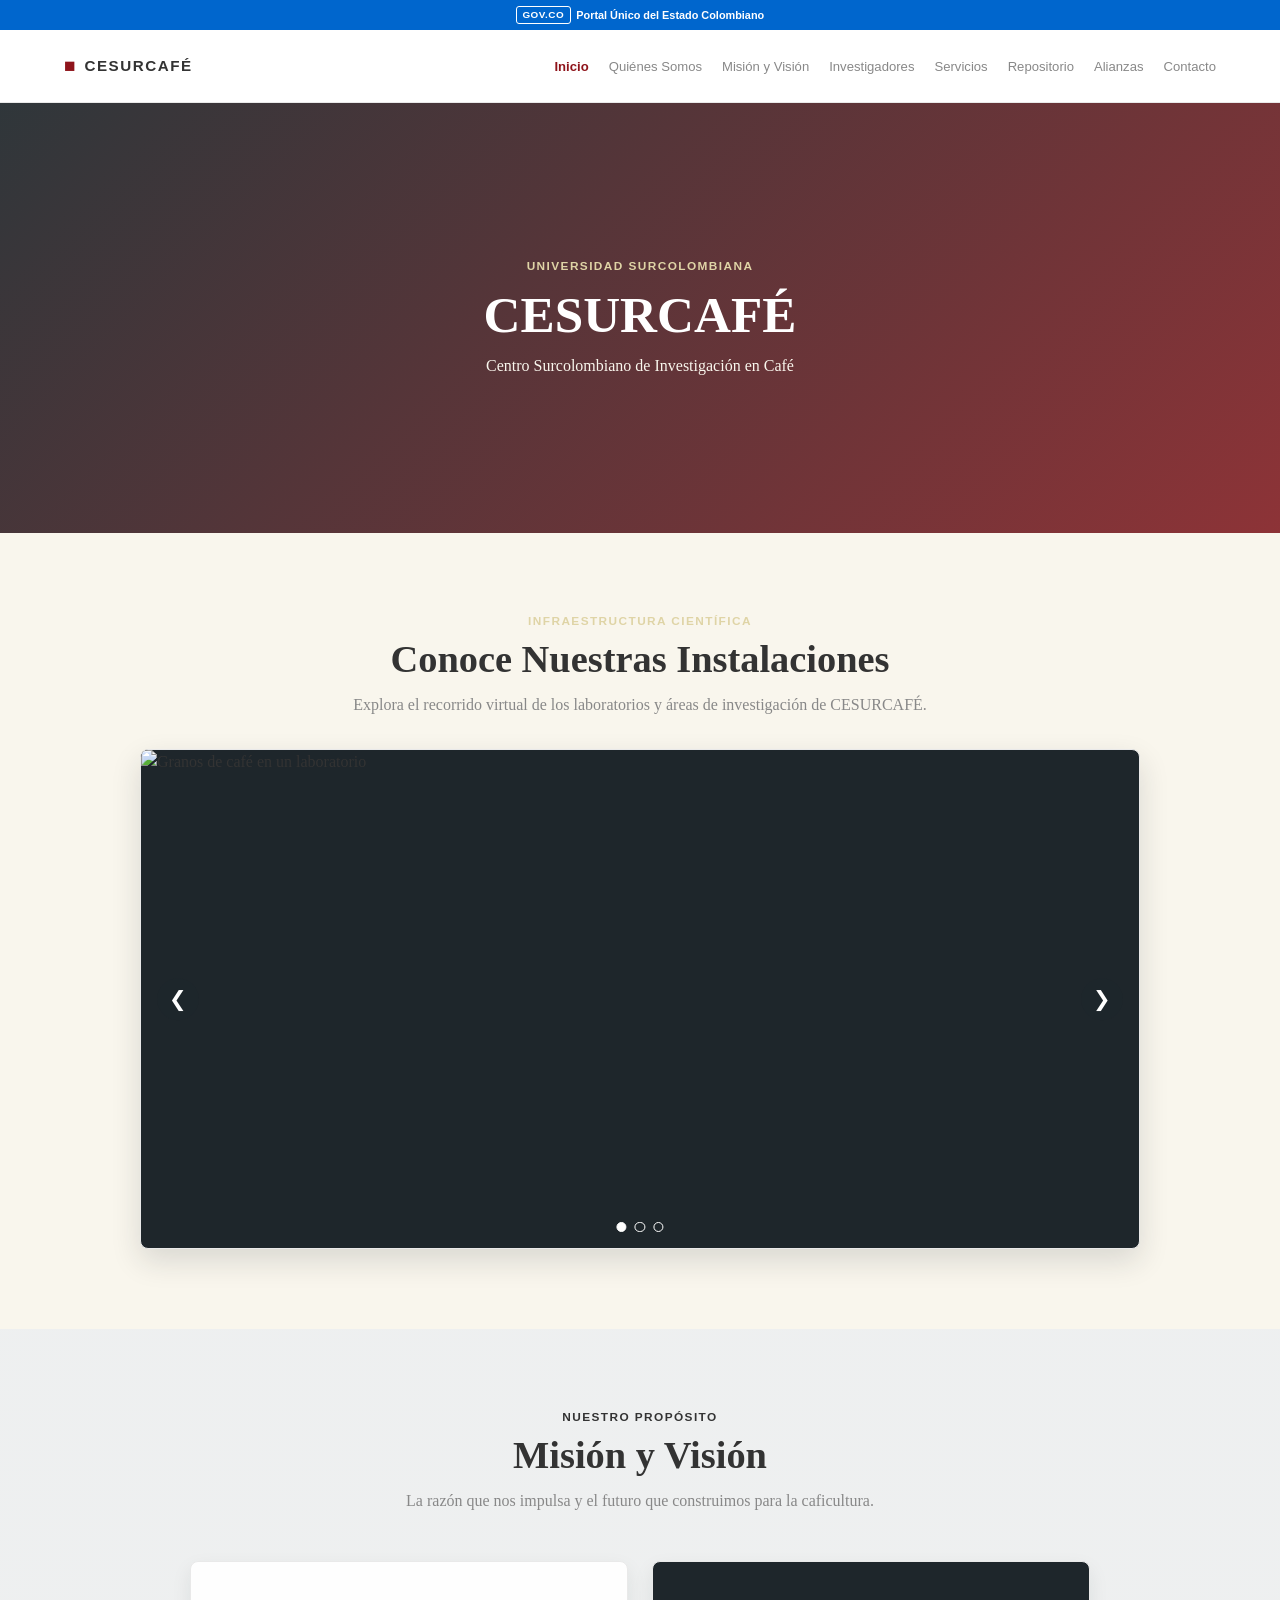
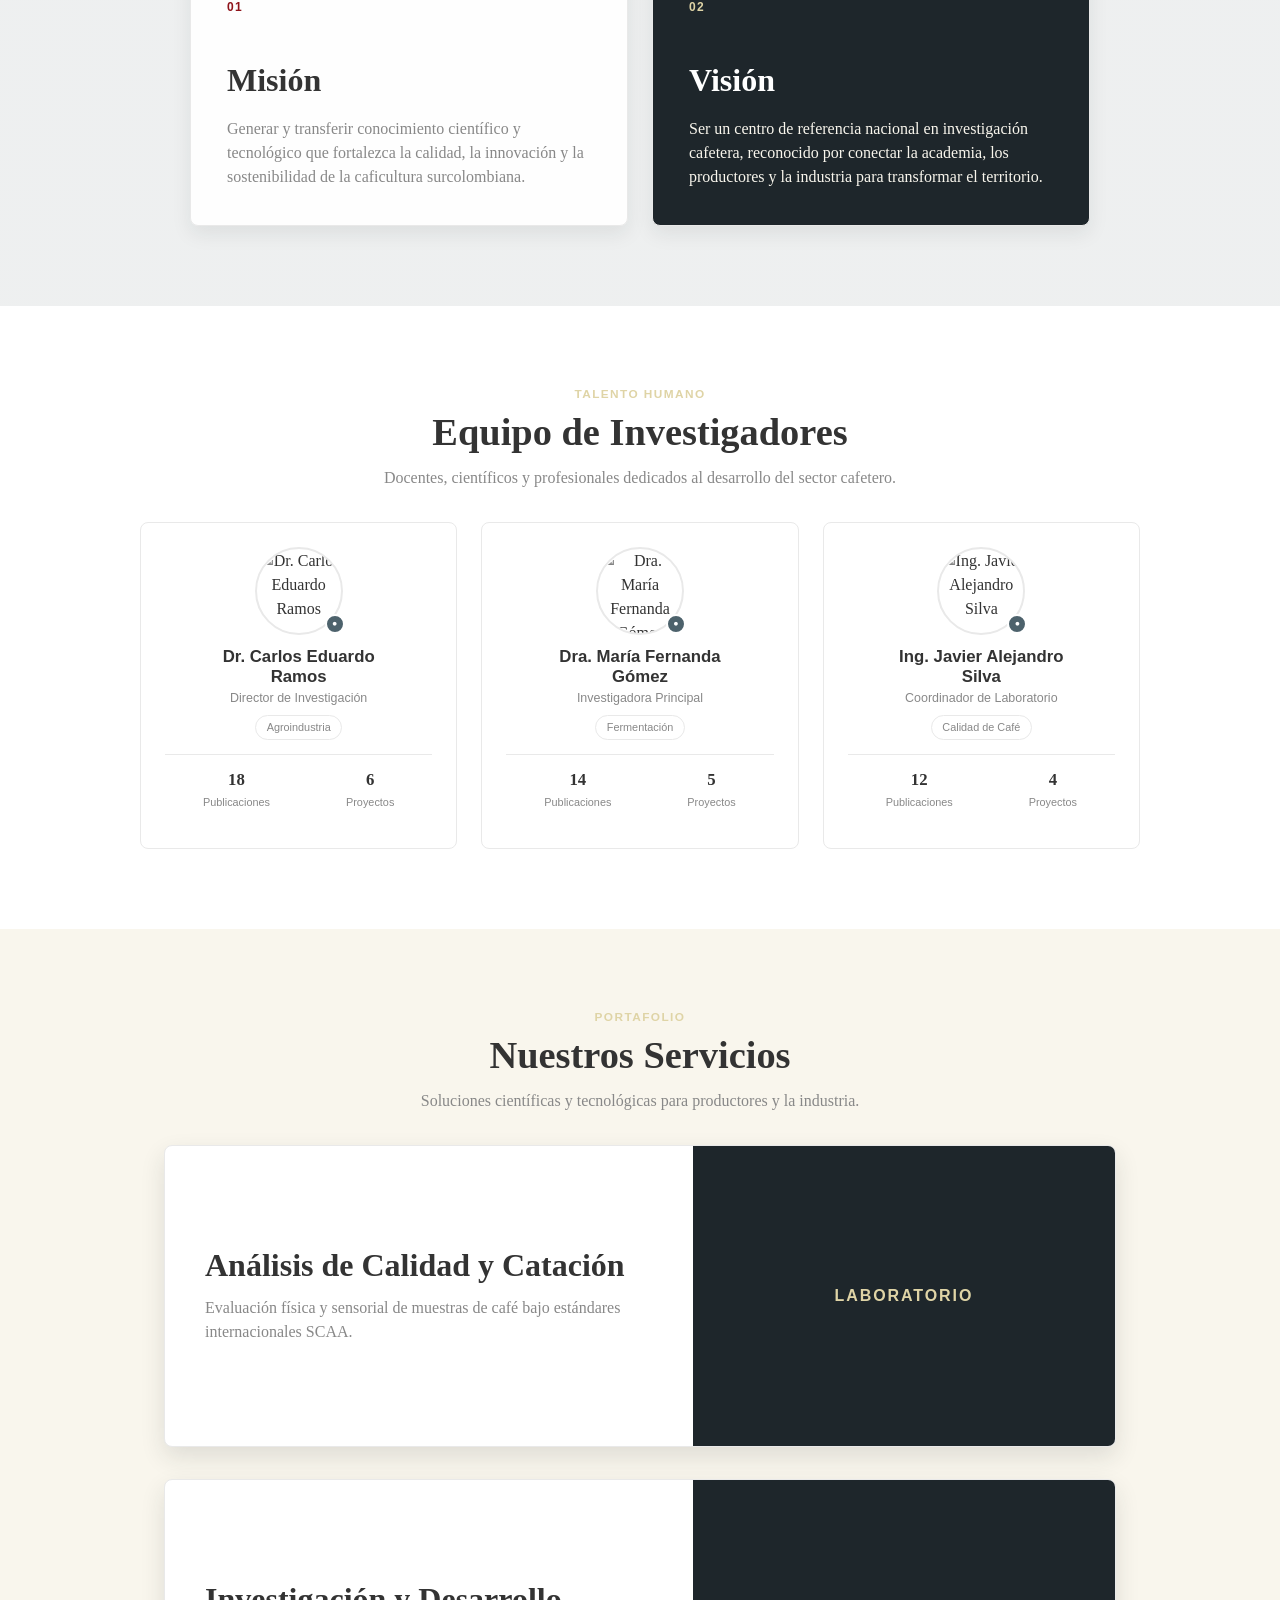
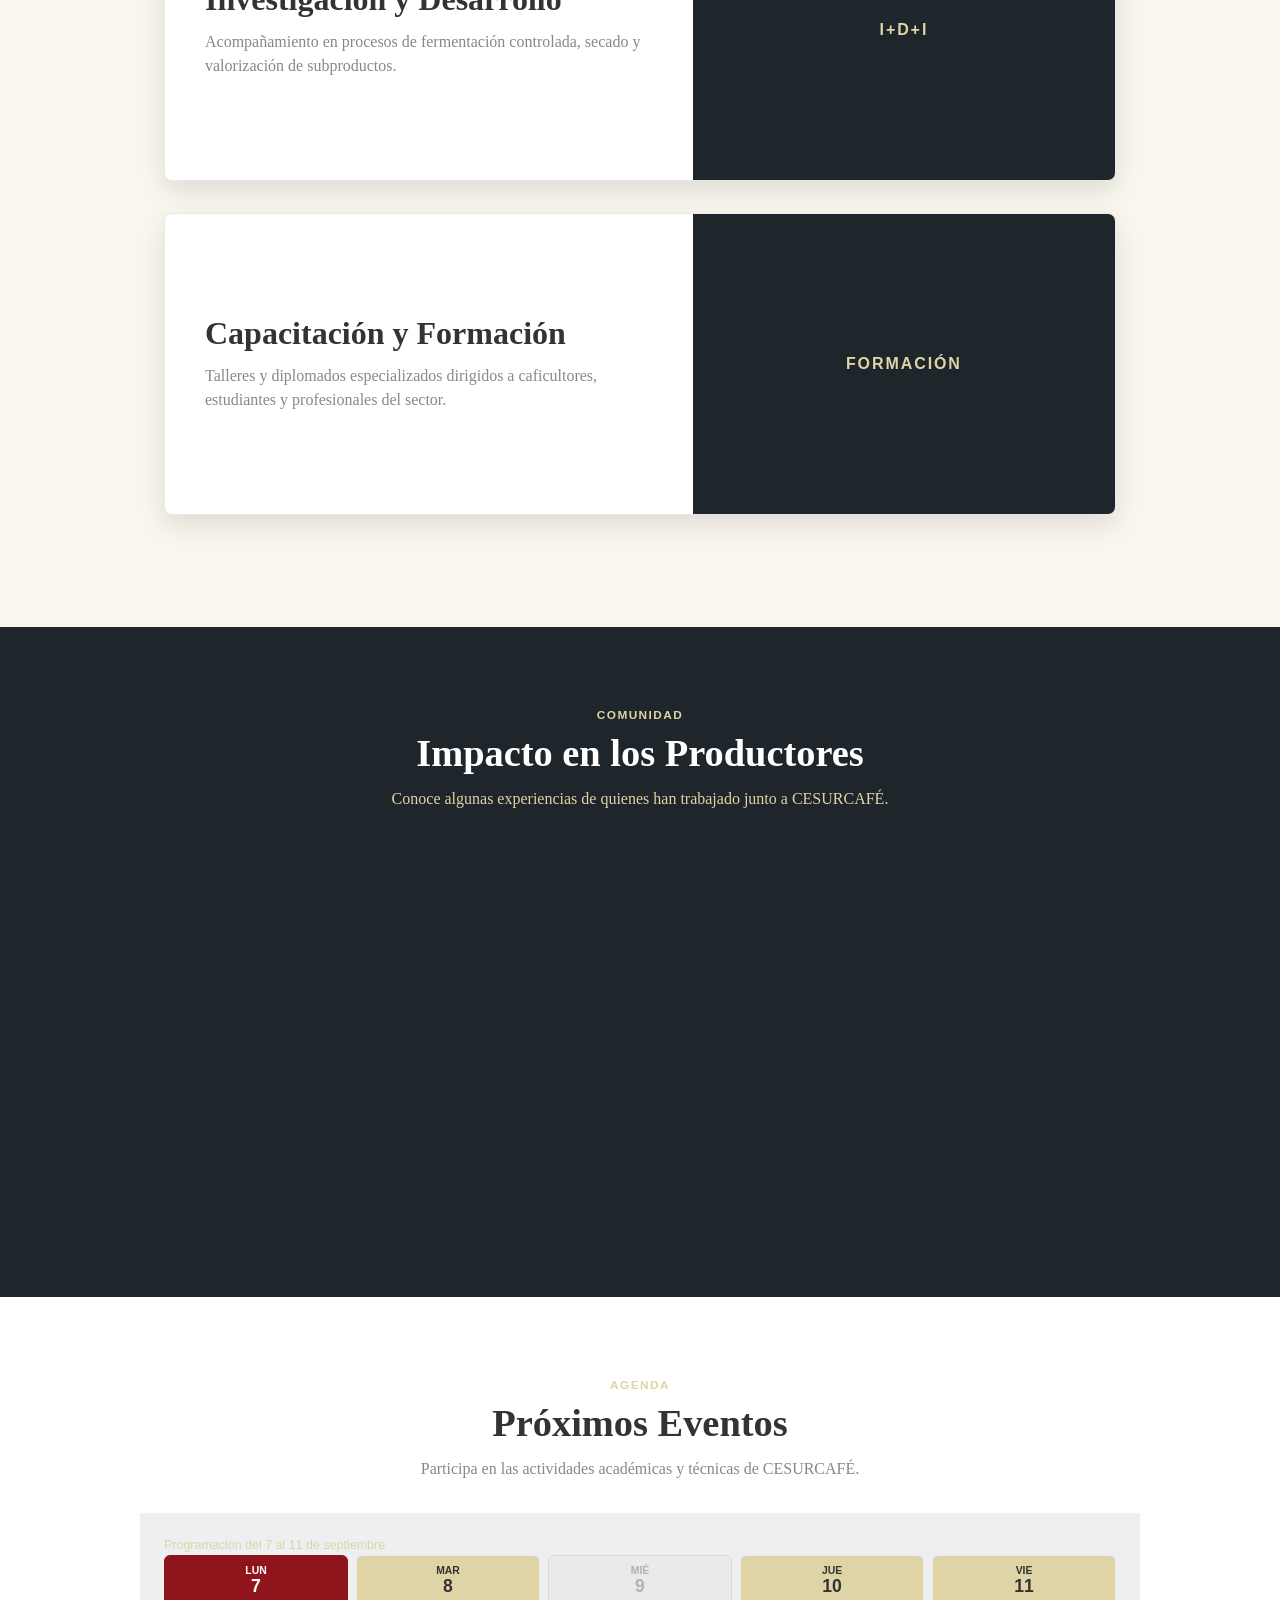
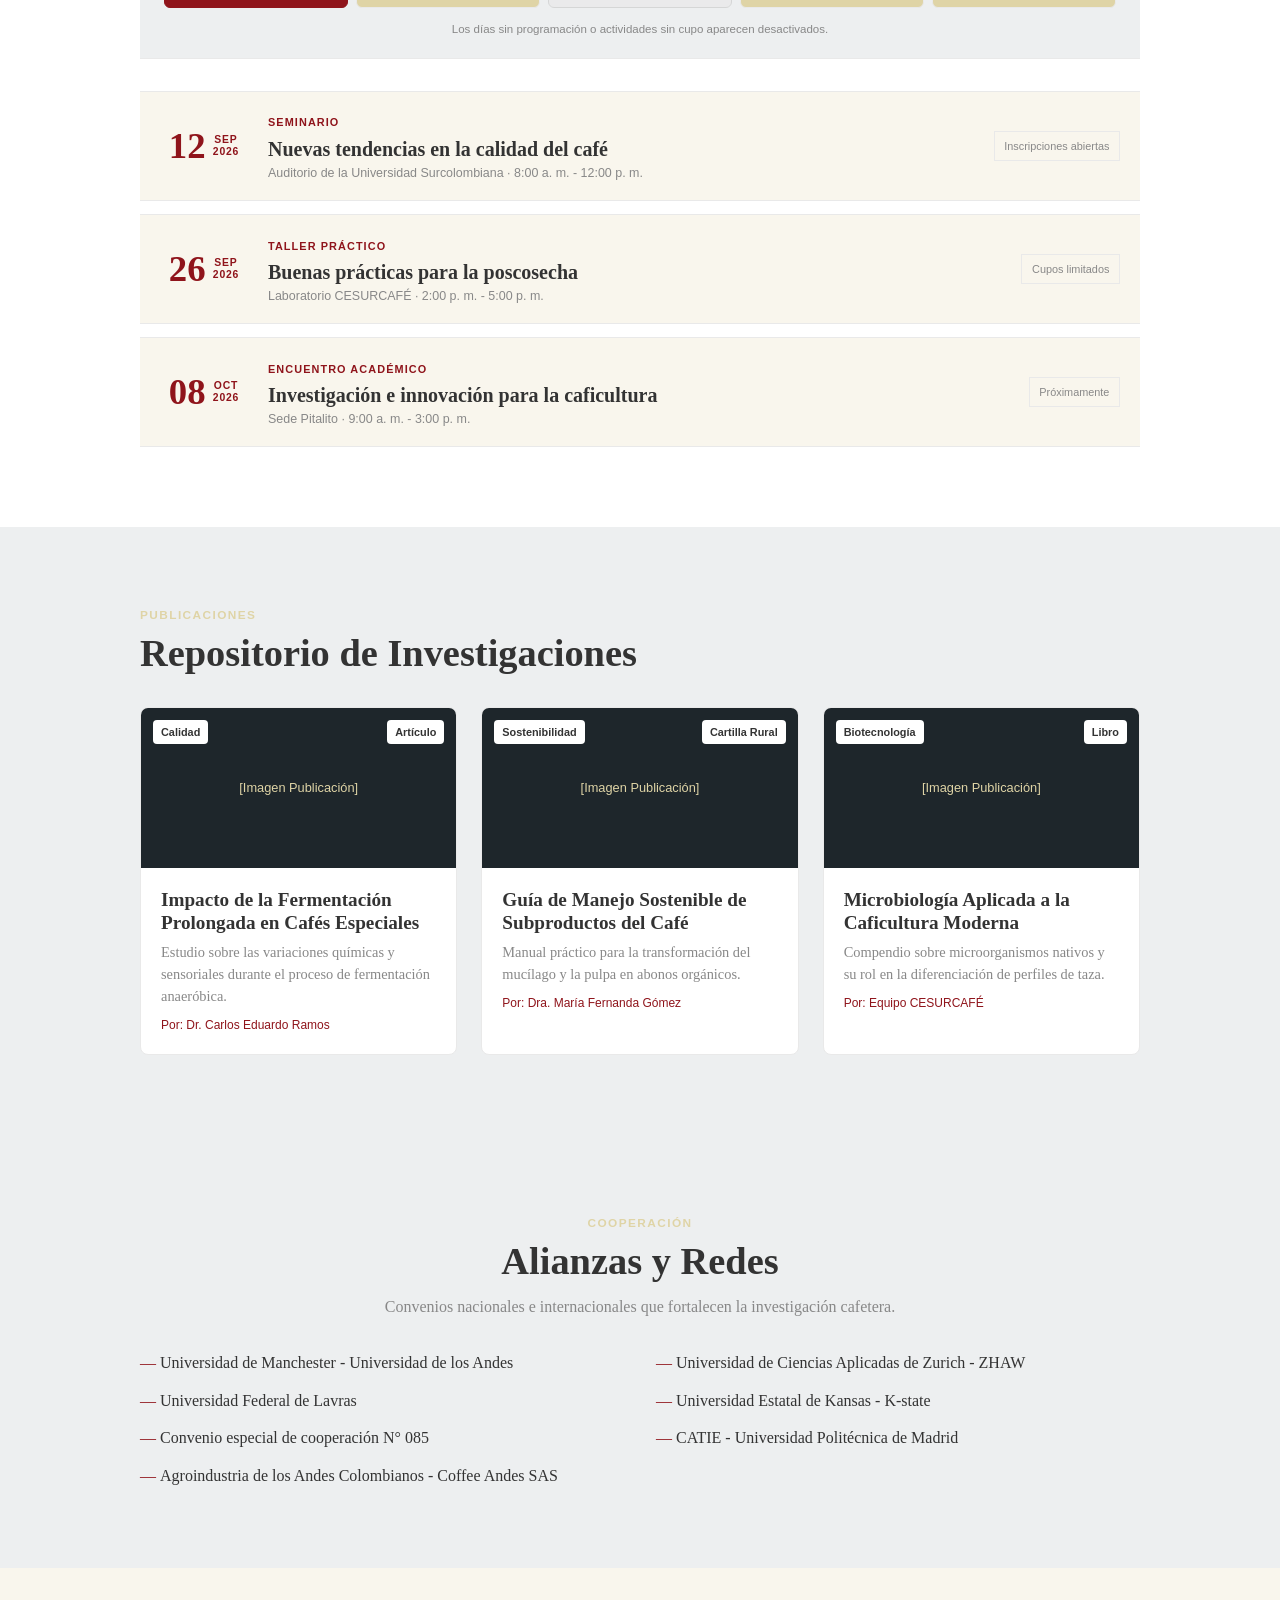
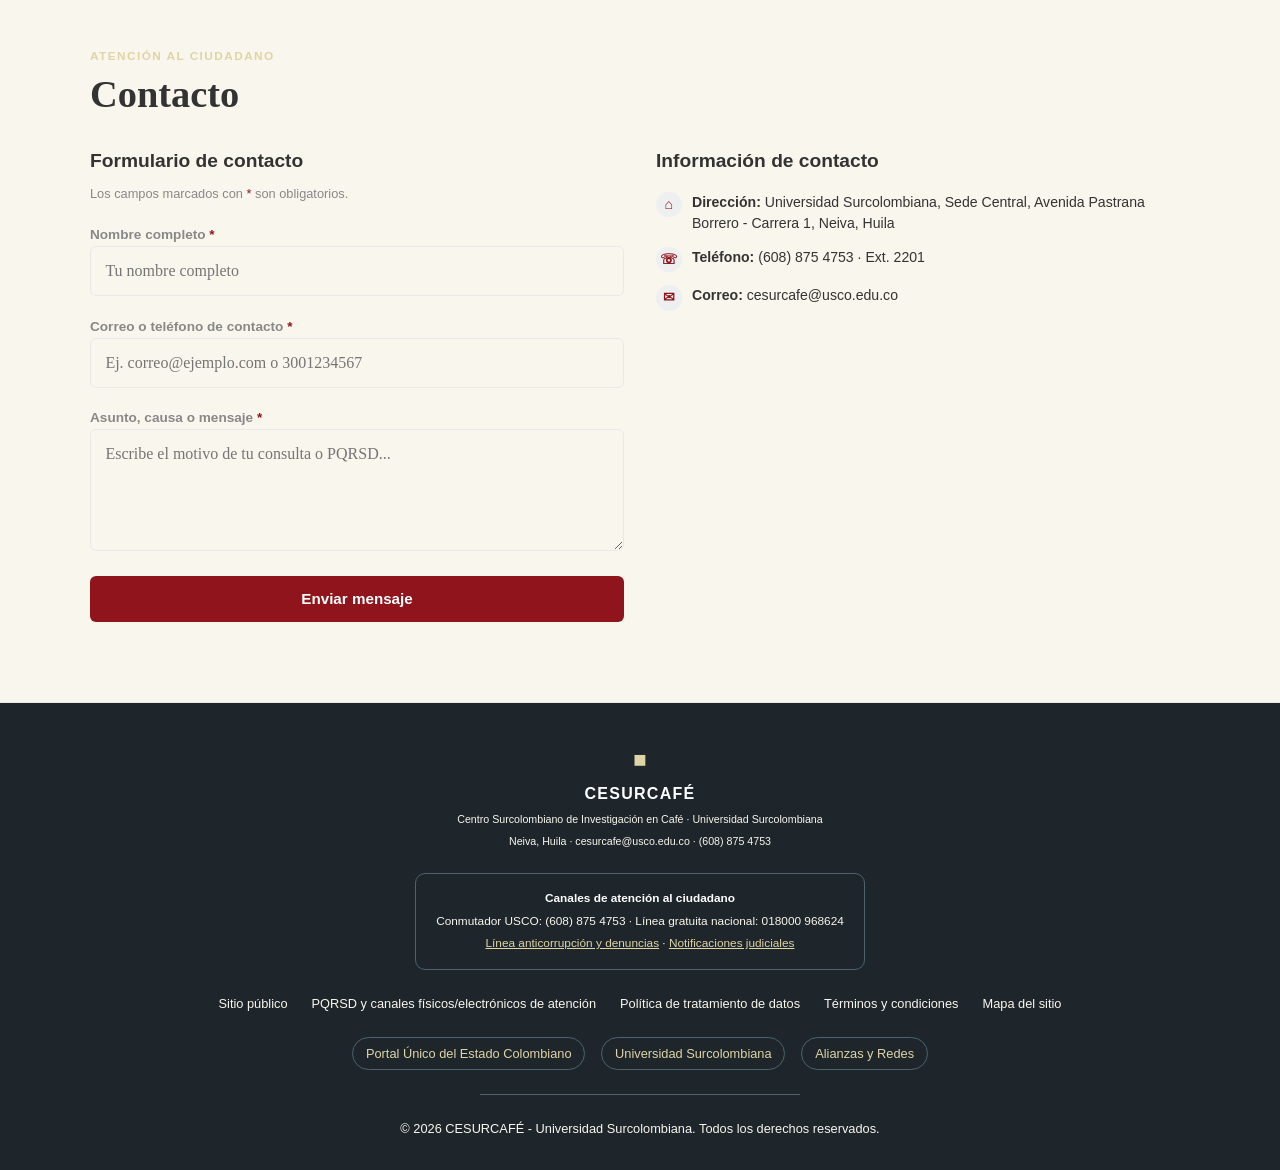
==== commit 504513bc: "actualizacion 2 seccion opiniones" ====
--- a/index.html
+++ b/index.html
@@ -6,6 +6,7 @@
     <meta name="description" content="CESURCAFÉ - Centro Surcolombiano de Investigación en Café, Universidad Surcolombiana. Investigación, servicios científicos y acompañamiento a la caficultura del Huila.">
     <title>CESURCAFÉ - Centro de Estudios e Investigaciones del Café</title>
     <link rel="stylesheet" href="Styles.css">
+    <link rel="stylesheet" href="https://cdn.jsdelivr.net/npm/@splidejs/splide@4.1.4/dist/css/splide.min.css">
 </head>
 <body>
 
@@ -38,7 +39,7 @@
                 <li><a href="#repositorio" class="nav-link">Repositorio</a></li>
                 <li><a href="#alianzas" class="nav-link">Alianzas</a></li>
                 <li><a href="#contacto" class="nav-link">Contacto</a></li>
-                <li><a href="Paneles.html" class="nav-link login-button">Login</a></li>
+                
             </ul>
         </nav>
     </header>
@@ -182,89 +183,168 @@
                 </div>
             </div>
         </section>
-
-        <!-- TESTIMONIOS -->
-        <section class="testimonials-section">
-            <div class="section-header center-text">
-                <span class="eyebrow-text">Comunidad</span>
-                <h2>Impacto en los Productores</h2>
-                <p>Conoce algunas experiencias de quienes han trabajado junto a CESURCAFÉ.</p>
-            </div>
-            <div class="drag-carousel-container">
-                <div class="custom-cursor" id="customCursor" aria-hidden="true">↔<span>Arrastra</span></div>
-                <div class="slider-track" id="sliderTrack" tabindex="0" aria-label="Testimonios de productores">
+<!-- TESTIMONIOS (CARRUSEL SPLIDE) -->
+<section class="testimonials-section section-padding" aria-label="Impacto en los Productores">
+    <div class="section-header center-text">
+        <span class="eyebrow-text">Comunidad</span>
+        <h2>Impacto en los Productores</h2>
+        <p>Conoce algunas experiencias de quienes han trabajado junto a CESURCAFÉ.</p>
+    </div>
+
+    <!-- Estructura de Splide -->
+    <div id="testimonials-carousel" class="splide" aria-label="Carrusel de testimonios de productores">
+        
+        <!-- Botón de Pausa Accesible -->
+        <div class="splide__toggle-container">
+            <button class="splide__toggle" type="button" aria-label="Pausar carrusel">
+                <span class="splide__toggle__play">▶ Reanudar</span>
+                <span class="splide__toggle__pause">❚❚ Pausar</span>
+            </button>
+        </div>
+
+        <div class="splide__track">
+            <ul class="splide__list">
+
+                <!-- Tarjeta 1 -->
+                <li class="splide__slide">
                     <article class="slide-card">
                         <div class="card-preview">
-                            <img src="https://images.unsplash.com/photo-1523742810-7d962eae3f47?auto=format&fit=crop&w=900&q=85" alt="Productor revisando una planta de café">
+                            <img src="https://picsum.photos/id/1060/800/600" alt="Productor revisando café">
                             <span class="preview-label">Experiencia destacada</span>
                         </div>
                         <div class="card-info">
-                            <h3><span class="arrow">↘</span> Asociación de Caficultores del Sur</h3>
+                            <h3><span class="arrow" aria-hidden="true">↘</span> Asociación de Caficultores del Sur</h3>
                             <p>El apoyo de CESURCAFÉ nos permitió mejorar el perfil de taza de nuestra asociación y acceder a mercados de especialidad.</p>
                         </div>
                     </article>
+                </li>
+
+                <!-- Tarjeta 2 -->
+                <li class="splide__slide">
                     <article class="slide-card dark-variant">
                         <div class="card-preview">
-                            <img src="https://images.unsplash.com/photo-1498804103079-a6351b050096?auto=format&fit=crop&w=900&q=85" alt="Café preparado durante una capacitación">
+                            <img src="https://picsum.photos/id/425/800/600" alt="Capacitación en preparación de café">
                             <span class="preview-label">Formación</span>
                         </div>
                         <div class="card-info">
-                            <h3><span class="arrow">↘</span> Productores del Huila</h3>
+                            <h3><span class="arrow" aria-hidden="true">↘</span> Productores del Huila</h3>
                             <p>Las capacitaciones en procesos de postcosecha transformaron la calidad de nuestra producción finca a finca.</p>
                         </div>
                     </article>
+                </li>
+
+                <!-- Tarjeta 3 -->
+                <li class="splide__slide">
                     <article class="slide-card">
                         <div class="card-preview">
-                            <img src="https://images.unsplash.com/photo-1495474472287-4d71bcdd2085?auto=format&fit=crop&w=900&q=85" alt="Taza de café de especialidad">
+                            <img src="https://picsum.photos/id/755/800/600" alt="Taza de café recién servida">
                             <span class="preview-label">Calidad de taza</span>
                         </div>
                         <div class="card-info">
-                            <h3><span class="arrow">↘</span> Fincas aliadas</h3>
+                            <h3><span class="arrow" aria-hidden="true">↘</span> Fincas aliadas</h3>
                             <p>El acompañamiento técnico nos ayudó a documentar cada proceso y presentar nuestro café con mayor confianza.</p>
                         </div>
                     </article>
-                </div>
-            </div>
-        </section>
-
-        <!-- PRÓXIMOS EVENTOS -->
-        <section id="proximos-eventos" class="events-section">
-            <div class="section-header center-text">
-                <span class="eyebrow-text">Agenda</span>
-                <h2>Próximos Eventos</h2>
-                <p>Participa en las actividades académicas y técnicas de CESURCAFÉ.</p>
-            </div>
-            <div class="events-list">
-                <article class="event-item">
-                    <time class="event-date" datetime="2026-09-12"><strong>12</strong><span>SEP<br>2026</span></time>
-                    <div class="event-details">
-                        <span class="event-type">Seminario</span>
-                        <h3>Nuevas tendencias en la calidad del café</h3>
-                        <p>Auditorio de la Universidad Surcolombiana · 8:00 a. m. - 12:00 p. m.</p>
-                    </div>
-                    <span class="event-status">Inscripciones abiertas</span>
-                </article>
-                <article class="event-item">
-                    <time class="event-date" datetime="2026-09-26"><strong>26</strong><span>SEP<br>2026</span></time>
-                    <div class="event-details">
-                        <span class="event-type">Taller práctico</span>
-                        <h3>Buenas prácticas para la poscosecha</h3>
-                        <p>Laboratorio CESURCAFÉ · 2:00 p. m. - 5:00 p. m.</p>
-                    </div>
-                    <span class="event-status">Cupos limitados</span>
-                </article>
-                <article class="event-item">
-                    <time class="event-date" datetime="2026-10-08"><strong>08</strong><span>OCT<br>2026</span></time>
-                    <div class="event-details">
-                        <span class="event-type">Encuentro académico</span>
-                        <h3>Investigación e innovación para la caficultura</h3>
-                        <p>Sede Pitalito · 9:00 a. m. - 3:00 p. m.</p>
-                    </div>
-                    <span class="event-status">Próximamente</span>
-                </article>
-            </div>
-        </section>
-
+                </li>
+
+                <!-- Tarjeta 4 (Agregada para que el loop de 3 en pantalla fluya mejor) -->
+                <li class="splide__slide">
+                    <article class="slide-card dark-variant">
+                        <div class="card-preview">
+                            <img src="https://picsum.photos/id/312/800/600" alt="Granos de café seleccionados">
+                            <span class="preview-label">Innovación</span>
+                        </div>
+                        <div class="card-info">
+                            <h3><span class="arrow" aria-hidden="true">↘</span> Central de Beneficio</h3>
+                            <p>Implementamos nuevas tecnologías de fermentación asistida gracias al laboratorio de investigación.</p>
+                        </div>
+                    </article>
+                </li>
+
+            </ul>
+        </div>
+    </div>
+</section>
+
+     <!-- SECCIÓN DE PRÓXIMOS EVENTOS Y AGENDA SEMANAL -->
+<section id="proximos-eventos" class="events-section section-padding">
+    <div class="section-header center-text">
+        <span class="eyebrow-text">Agenda</span>
+        <h2>Próximos Eventos</h2>
+        <p>Participa en las actividades académicas y técnicas de CESURCAFÉ.</p>
+    </div>
+
+    <!-- CALENDARIO SEMANAL (Informativo / Filtro por día) -->
+    <div class="booking-calendar agenda-calendar-container">
+        <p class="booking-subtitle">Programación del 7 al 11 de septiembre</p>
+        
+        <div class="calendar-days" role="group" aria-label="Selección de día de la semana">
+            <button type="button" class="day-btn active" aria-pressed="true">
+                <span class="day-name">LUN</span>
+                <span class="day-number">7</span>
+            </button>
+            <button type="button" class="day-btn">
+                <span class="day-name">MAR</span>
+                <span class="day-number">8</span>
+            </button>
+            <button type="button" class="day-btn disabled" disabled aria-disabled="true">
+                <span class="day-name">MIÉ</span>
+                <span class="day-number">9</span>
+            </button>
+            <button type="button" class="day-btn">
+                <span class="day-name">JUE</span>
+                <span class="day-number">10</span>
+            </button>
+            <button type="button" class="day-btn">
+                <span class="day-name">VIE</span>
+                <span class="day-number">11</span>
+            </button>
+        </div>
+        <p class="calendar-note">Los días sin programación o actividades sin cupo aparecen desactivados.</p>
+    </div>
+
+    <!-- LISTA DE EVENTOS -->
+    <div class="events-list">
+        <article class="event-item">
+            <time class="event-date" datetime="2026-09-12">
+                <strong>12</strong>
+                <span>SEP<br>2026</span>
+            </time>
+            <div class="event-details">
+                <span class="event-type">Seminario</span>
+                <h3>Nuevas tendencias en la calidad del café</h3>
+                <p>Auditorio de la Universidad Surcolombiana · 8:00 a. m. - 12:00 p. m.</p>
+            </div>
+            <span class="event-status status-open">Inscripciones abiertas</span>
+        </article>
+
+        <article class="event-item">
+            <time class="event-date" datetime="2026-09-26">
+                <strong>26</strong>
+                <span>SEP<br>2026</span>
+            </time>
+            <div class="event-details">
+                <span class="event-type">Taller práctico</span>
+                <h3>Buenas prácticas para la poscosecha</h3>
+                <p>Laboratorio CESURCAFÉ · 2:00 p. m. - 5:00 p. m.</p>
+            </div>
+            <span class="event-status status-limited">Cupos limitados</span>
+        </article>
+
+        <article class="event-item">
+            <time class="event-date" datetime="2026-10-08">
+                <strong>08</strong>
+                <span>OCT<br>2026</span>
+            </time>
+            <div class="event-details">
+                <span class="event-type">Encuentro académico</span>
+                <h3>Investigación e innovación para la caficultura</h3>
+                <p>Sede Pitalito · 9:00 a. m. - 3:00 p. m.</p>
+            </div>
+            <span class="event-status status-upcoming">Próximamente</span>
+        </article>
+    </div>
+</section>
         <!-- REPOSITORIO DE INVESTIGACIONES -->
         <section id="repositorio" class="repo-section">
             <div class="repo-header">
@@ -341,150 +421,56 @@
             </div>
         </section>
 
-    <!-- SECCIÓN DE CONTACTO Y AGENDA -->
+  <!-- SECCIÓN DE CONTACTO -->
 <section id="contacto" class="section-padding">
     <div class="section-header">
         <span class="eyebrow-text">Atención al ciudadano</span>
-        <h2>Contacto y agenda</h2>
+        <h2>Contacto</h2>
     </div>
 
     <div class="contact-layout">
-        <!-- COLUMNA IZQUIERDA: Formulario de contacto e Información Institucional -->
-        <div class="contact-left-col">
-            <div class="contact-form-card">
-                <h3>Formulario de contacto</h3>
-                <p class="form-legend-note">Los campos marcados con <span class="required-flag" aria-hidden="true">*</span> son obligatorios.</p>
-                
-                <form action="https://wa.me/" method="get" target="_blank" class="contact-form-group">
-                    <div>
-                        <label for="contact-name">Nombre completo <span class="required-flag" aria-hidden="true">*</span></label>
-                        <input type="text" id="contact-name" name="name" placeholder="Tu nombre completo" required aria-required="true">
-                    </div>
-
-                    <div>
-                        <label for="contact-info">Correo o teléfono de contacto <span class="required-flag" aria-hidden="true">*</span></label>
-                        <input type="text" id="contact-info" name="contact" placeholder="Ej. correo@ejemplo.com o 3001234567" required aria-required="true">
-                    </div>
-
-                    <div>
-                        <label for="contact-message">Asunto, causa o mensaje <span class="required-flag" aria-hidden="true">*</span></label>
-                        <textarea id="contact-message" name="message" rows="4" placeholder="Escribe el motivo de tu consulta o PQRSD..." required aria-required="true"></textarea>
-                    </div>
-
-                    <button type="submit" class="contact-submit">Enviar mensaje</button>
-                </form>
-            </div>
-
-            <hr class="contact-divider" aria-hidden="true">
-
-            <!-- Información institucional ubicadas debajo del botón para equilibrio visual -->
-            <div class="contact-info-card">
-                <h3>Información de contacto</h3>
-                <ul class="contact-info-list">
-                    <li>
-                        <b aria-hidden="true">⌂</b> 
-                        <span><strong>Dirección:</strong> Universidad Surcolombiana, Sede Central, Avenida Pastrana Borrero - Carrera 1, Neiva, Huila</span>
-                    </li>
-                    <li>
-                        <b aria-hidden="true">☏</b> 
-                        <span><strong>Teléfono:</strong> (608) 875 4753 · Ext. 2201</span>
-                    </li>
-                    <li>
-                        <b aria-hidden="true">✉</b> 
-                        <span><strong>Correo:</strong> cesurcafe@usco.edu.co</span>
-                    </li>
-                </ul>
-
-                <div class="contact-schedule">
-                    <h4>Horario de atención presencial</h4>
-                    <table class="schedule-table">
-                        <caption class="visually-hidden">Horario de atención al público de CESURCAFÉ</caption>
-                        <thead>
-                            <tr>
-                                <th scope="col">Día</th>
-                                <th scope="col">Horario</th>
-                            </tr>
-                        </thead>
-                        <tbody>
-                            <tr>
-                                <td>Lunes a viernes</td>
-                                <td>8:00 a. m. - 12:00 m. y 2:00 p. m. - 6:00 p. m.</td>
-                            </tr>
-                            <tr>
-                                <td>Sábados</td>
-                                <td>8:00 a. m. - 12:00 m.</td>
-                            </tr>
-                            <tr>
-                                <td>Domingos y festivos</td>
-                                <td>Cerrado</td>
-                            </tr>
-                        </tbody>
-                    </table>
-                    <p class="pqrs-note">Para PQRSD radicadas fuera del horario de atención presencial, utilice el formulario en línea o el correo institucional; la respuesta se gestionará el siguiente día hábil.</p>
-                </div>
-            </div>
+        <!-- Formulario de contacto -->
+        <div class="contact-form-card">
+            <h3>Formulario de contacto</h3>
+            <p class="form-legend-note">Los campos marcados con <span class="required-flag" aria-hidden="true">*</span> son obligatorios.</p>
+            
+            <form action="https://wa.me/" method="get" target="_blank" class="contact-form-group">
+                <div>
+                    <label for="contact-name">Nombre completo <span class="required-flag" aria-hidden="true">*</span></label>
+                    <input type="text" id="contact-name" name="name" placeholder="Tu nombre completo" required aria-required="true">
+                </div>
+
+                <div>
+                    <label for="contact-info">Correo o teléfono de contacto <span class="required-flag" aria-hidden="true">*</span></label>
+                    <input type="text" id="contact-info" name="contact" placeholder="Ej. correo@ejemplo.com o 3001234567" required aria-required="true">
+                </div>
+
+                <div>
+                    <label for="contact-message">Asunto, causa o mensaje <span class="required-flag" aria-hidden="true">*</span></label>
+                    <textarea id="contact-message" name="message" rows="4" placeholder="Escribe el motivo de tu consulta o PQRSD..." required aria-required="true"></textarea>
+                </div>
+
+                <button type="submit" class="contact-submit">Enviar mensaje</button>
+            </form>
         </div>
 
-        <!-- COLUMNA DERECHA: Agendamiento de Citas -->
-        <div class="contact-right-col">
-            <div class="booking-card">
-                <div class="booking-header">
-                    <h3>Agenda tu cita</h3>
-                    <p class="booking-subtitle">Disponibilidad del 7 al 11 de septiembre</p>
-                </div>
-
-                <!-- Selector de días de la semana -->
-                <div class="booking-calendar">
-                    <div class="calendar-days" role="group" aria-label="Selección de día de la semana">
-                        <button type="button" class="day-btn active" aria-pressed="true">
-                            <span class="day-name">LUN</span>
-                            <span class="day-number">7</span>
-                        </button>
-                        <button type="button" class="day-btn">
-                            <span class="day-name">MAR</span>
-                            <span class="day-number">8</span>
-                        </button>
-                        <button type="button" class="day-btn disabled" disabled aria-disabled="true">
-                            <span class="day-name">MIÉ</span>
-                            <span class="day-number">9</span>
-                        </button>
-                        <button type="button" class="day-btn">
-                            <span class="day-name">JUE</span>
-                            <span class="day-number">10</span>
-                        </button>
-                        <button type="button" class="day-btn">
-                            <span class="day-name">VIE</span>
-                            <span class="day-number">11</span>
-                        </button>
-                    </div>
-                    <p class="calendar-note">Solo se habilita la semana publicada. Los días sin cupo aparecen desactivados.</p>
-                </div>
-
-                <!-- Detalles del día seleccionado y opciones de cita -->
-                <div class="booking-details">
-                    <span class="section-sublabel">FECHA SELECCIONADA</span>
-                    <h4 class="selected-date">lunes 7 de septiembre</h4>
-
-                    <div class="booking-section">
-                        <label class="section-label">Horarios disponibles</label>
-                        <div class="time-slots" role="group" aria-label="Horarios disponibles">
-                            <button type="button" class="slot-btn active" aria-pressed="true">8:00 a. m.</button>
-                            <button type="button" class="slot-btn">10:30 a. m.</button>
-                        </div>
-                    </div>
-
-                    <div class="booking-section">
-                        <label class="section-label">Modalidad de atención</label>
-                        <div class="modality-options" role="group" aria-label="Modalidad de atención">
-                            <button type="button" class="modality-btn active" aria-pressed="true">Presencial</button>
-                            <button type="button" class="modality-btn">Virtual</button>
-                            <button type="button" class="modality-btn">Llamada</button>
-                        </div>
-                    </div>
-
-                    <button type="button" class="booking-submit">Agendar cita</button>
-                </div>
-            </div>
+        <!-- Información institucional -->
+        <div class="contact-info-card">
+            <h3>Información de contacto</h3>
+            <ul class="contact-info-list">
+                <li>
+                    <b aria-hidden="true">⌂</b> 
+                    <span><strong>Dirección:</strong> Universidad Surcolombiana, Sede Central, Avenida Pastrana Borrero - Carrera 1, Neiva, Huila</span>
+                </li>
+                <li>
+                    <b aria-hidden="true">☏</b> 
+                    <span><strong>Teléfono:</strong> (608) 875 4753 · Ext. 2201</span>
+                </li>
+                <li>
+                    <b aria-hidden="true">✉</b> 
+                    <span><strong>Correo:</strong> cesurcafe@usco.edu.co</span>
+                </li>
+            </ul>
         </div>
     </div>
 </section>
@@ -591,27 +577,29 @@
         let dragStartX = 0;
         let initialScrollLeft = 0;
 
-        carouselContainer.addEventListener('mousemove', (event) => {
-            const bounds = carouselContainer.getBoundingClientRect();
-            customCursor.style.left = `${event.clientX - bounds.left}px`;
-            customCursor.style.top = `${event.clientY - bounds.top}px`;
-        });
-        sliderTrack.addEventListener('mousedown', (event) => {
-            isDragging = true;
-            sliderTrack.classList.add('is-dragging');
-            dragStartX = event.pageX - sliderTrack.offsetLeft;
-            initialScrollLeft = sliderTrack.scrollLeft;
-        });
-        ['mouseleave', 'mouseup'].forEach((eventName) => sliderTrack.addEventListener(eventName, () => {
-            isDragging = false;
-            sliderTrack.classList.remove('is-dragging');
-        }));
-        sliderTrack.addEventListener('mousemove', (event) => {
-            if (!isDragging) return;
-            event.preventDefault();
-            const currentX = event.pageX - sliderTrack.offsetLeft;
-            sliderTrack.scrollLeft = initialScrollLeft - (currentX - dragStartX) * 1.5;
-        });
+        if (carouselContainer && sliderTrack && customCursor) {
+            carouselContainer.addEventListener('mousemove', (event) => {
+                const bounds = carouselContainer.getBoundingClientRect();
+                customCursor.style.left = `${event.clientX - bounds.left}px`;
+                customCursor.style.top = `${event.clientY - bounds.top}px`;
+            });
+            sliderTrack.addEventListener('mousedown', (event) => {
+                isDragging = true;
+                sliderTrack.classList.add('is-dragging');
+                dragStartX = event.pageX - sliderTrack.offsetLeft;
+                initialScrollLeft = sliderTrack.scrollLeft;
+            });
+            ['mouseleave', 'mouseup'].forEach((eventName) => sliderTrack.addEventListener(eventName, () => {
+                isDragging = false;
+                sliderTrack.classList.remove('is-dragging');
+            }));
+            sliderTrack.addEventListener('mousemove', (event) => {
+                if (!isDragging) return;
+                event.preventDefault();
+                const currentX = event.pageX - sliderTrack.offsetLeft;
+                sliderTrack.scrollLeft = initialScrollLeft - (currentX - dragStartX) * 1.5;
+            });
+        }
 
         const modal = document.querySelector('#card-modal');
         const modalKicker = document.querySelector('#modal-kicker');
@@ -687,5 +675,33 @@
 
     </script>
 
+    <script src="https://cdn.jsdelivr.net/npm/@splidejs/splide@4.1.4/dist/js/splide.min.js"></script>
+    <script src="https://cdn.jsdelivr.net/npm/@splidejs/splide-extension-auto-scroll@0.5.3/dist/js/splide-extension-auto-scroll.min.js"></script>
+    <script>
+        document.addEventListener('DOMContentLoaded', function () {
+            const splide = new Splide('#testimonials-carousel', {
+                type: 'loop',
+                drag: 'free',
+                focus: 'center',
+                perPage: 3,
+                gap: '1.5rem',
+                autoWidth: false,
+                pagination: true,
+                arrows: true,
+                autoScroll: {
+                    speed: 1,
+                    pauseOnHover: true,
+                    pauseOnFocus: true,
+                },
+                breakpoints: {
+                    1024: { perPage: 2 },
+                    640: { perPage: 1 }
+                }
+            });
+
+            splide.mount(window.splide.Extensions);
+        });
+    </script>
+
 </body>
 </html>
--- a/Styles.css
+++ b/Styles.css
@@ -1,29 +1,49 @@
 :root {
-    /* Paleta Institucional USCO */
-    --color-institucional: #8F141B;
-    --color-institucional-dark: #6D1014;
-    --color-institucional-header: #7A1117;
-    --accent-color: var(--color-institucional);
-    --accent-gold: #DFD4A6;
+    /* Colores Principales USCO (Rojos / Granates) */
+    --color-institucional: #8F141B;        /* Rojo borgoña/guinda institucional */
+    --color-institucional-alt: #7a1117;    /* Variante guinda para bordes y detalles */
+    --color-institucional-dark: #6d1014;   /* Rojo oscuro para hover */
+    --color-institucional-sub: #E3C5C6;    /* Rosado claro para subtítulos/header */
+
+    /* Colores Secundarios USCO (Dorados / Beige) */
+    --accent-gold: #DFD4A6;               /* Beige/dorado institucional */
+
+    /* Color Institucional GOV.CO */
+    --color-govco: #0066cd;                /* Azul institucional barra superior */
+
+    /* Tonos de Selección Secundaria (Gris / Azul petróleo) */
+    --bg-select-light: #EDEFF0;           /* Fondo claro de selectores */
+    --text-select-active: #4D626C;        /* Gris azulado para opción seleccionada */
+    --text-dark-contrast: #1E262B;        /* Texto oscuro de contraste */
+    --bg-cream-contrast: #F9F6ED;         /* Crema de contraste */
+
+    /* Estados de Error y Alerta */
+    --alert-error-bg: #f8d7da;            /* Fondo rosa claro */
+    --alert-error-text: #721c24;          /* Texto rojo oscuro */
+    --alert-error-border: #f5c6cb;        /* Borde contenedor de error */
+
+    /* Neutros y Base (Estructura y Formularios) */
+    --bg-surface: #ffffff;                 /* Blanco puro para tarjetas/inputs */
+    --border-light: #e9e9e9;              /* Gris claro divisores */
+    --border-medium: #cccccc;             /* Gris medio bordes */
+    --text-placeholder: #999999;          /* Placeholder / íconos */
+    --text-secondary: #888888;            /* Texto secundario */
+    --text-primary: #333333;              /* Texto principal */
+    --btn-disabled: #b0b0b0;              /* Botones deshabilitados */
+
+    /* Alias de uso general para mantener toda la interfaz en la paleta institucional */
+    --bg-page: #F9F6ED;
+    --bg-dark: #1E262B;
+    --bg-soft: #EDEFF0;
+    --border-color: #e9e9e9;
+    --focus-ring: #7a1117;
+    --accent-color: #8F141B;
     --accent-slate: #4D626C;
-    --accent-on-dark: #E3C5C6;
-    --focus-ring: #8F141B;
-
-    /* Neutros y Superficies */
-    --bg-page: #EDEFF0;
-    --bg-surface: #FFFFFF;
-    --bg-soft: #E4E7E9;
-    --bg-dark: #1E262B;
-    --text-primary: #1E262B;
-    --text-secondary: #4D626C;
-    --border-color: #CED4DA;
-
-    /* Tipografías y Transiciones */
+    --accent-on-dark: #F9F6ED;
     --font-main: Georgia, 'Times New Roman', serif;
-    --font-ui: 'Trebuchet MS', Arial, sans-serif;
+    --font-ui: 'Segoe UI', sans-serif;
     --transition: 180ms ease;
 }
-
 * {
     box-sizing: border-box;
     margin: 0;
@@ -81,7 +101,8 @@
     justify-content: center;
     gap: 0.4rem;
     min-height: 30px;
-    background: var(--bg-dark);
+    background-color: rgb(0, 102, 205);
+    padding: 4px 0px;
     color: var(--bg-page);
     font-family: var(--font-ui);
     font-size: 0.68rem;
@@ -283,33 +304,183 @@
 .card-text-block h3 { margin-bottom: 0.8rem; font-size: 2rem; line-height: 1.1; }
 .card-text-block p { color: var(--text-secondary); }
 .card-media-block { display: flex; align-items: center; justify-content: center; background: var(--bg-dark); color: var(--accent-gold); font-family: var(--font-ui); font-weight: 700; letter-spacing: 0.12em; text-transform: uppercase; }
-
-.testimonials-section { background: var(--bg-dark); color: #ffffff; }
-.testimonials-section .eyebrow-text, .testimonials-section .section-header p { color: var(--accent-gold); }
-.testimonials-section .section-header h2 { color: #ffffff; }
-.testimonials-grid { grid-template-columns: repeat(2, minmax(0, 1fr)); }
-.testimonial-card { border-color: var(--accent-slate); background: #263037; }
-.testimonial-card p { color: var(--accent-on-dark); font-style: italic; }
-.quote-icon { display: block; color: var(--accent-gold); font-size: 3rem; line-height: 0.8; }
-.testimonial-card small { display: block; margin-top: 1.25rem; color: var(--accent-on-dark); font-family: var(--font-ui); }
-.drag-carousel-container { position: relative; max-width: 1000px; margin: 2rem auto 0; overflow: hidden; cursor: none; }
-.slider-track { display: flex; gap: 1.5rem; overflow-x: auto; padding: 0.25rem 0.25rem 1rem; scroll-behavior: smooth; scrollbar-width: none; }
-.slider-track::-webkit-scrollbar { display: none; }
-.slider-track.is-dragging { cursor: grabbing; scroll-behavior: auto; }
-.slide-card { min-width: min(78%, 760px); flex-shrink: 0; overflow: hidden; border: 1px solid var(--border-color); border-radius: 12px; background: #ffffff; color: var(--text-primary); }
-.slide-card.dark-variant { border-color: var(--accent-slate); background: var(--bg-dark); color: #ffffff; }
-.card-preview { position: relative; height: 220px; overflow: hidden; background: var(--accent-slate); }
-.card-preview img { display: block; width: 100%; height: 100%; filter: grayscale(100%); object-fit: cover; }
-.preview-label { position: absolute; top: 1rem; left: 1rem; padding: 0.35rem 0.65rem; border: 1px solid rgba(255, 255, 255, 0.7); border-radius: 999px; background: rgba(30, 38, 43, 0.8); color: #ffffff; font-family: var(--font-ui); font-size: 0.7rem; }
-.card-info { padding: 1.5rem 1.75rem 1.75rem; }
-.card-info h3 { margin-bottom: 0.55rem; font-family: var(--font-ui); font-size: 1.35rem; line-height: 1.2; }
-.card-info .arrow { display: inline-block; margin-right: 0.25rem; color: var(--text-secondary); }
-.dark-variant .card-info .arrow { color: var(--accent-on-dark); }
-.card-info p { max-width: 620px; color: var(--text-secondary); font-size: 1rem; }
-.dark-variant .card-info p { color: var(--accent-on-dark); }
-.custom-cursor { position: absolute; z-index: 2; display: flex; width: 74px; height: 74px; align-items: center; justify-content: center; flex-direction: column; border-radius: 50%; background: rgba(122, 17, 23, 0.88); color: #ffffff; font-size: 1.2rem; pointer-events: none; transform: translate(-50%, -50%); }
-.custom-cursor span { font-family: var(--font-ui); font-size: 0.65rem; font-weight: 700; }
-
+.testimonials-section { 
+    background: var(--bg-dark); 
+    color: #ffffff; 
+}
+
+.testimonials-section .eyebrow-text, 
+.testimonials-section .section-header p { 
+    color: var(--accent-gold); 
+}
+
+.testimonials-section .section-header h2 { 
+    color: #ffffff; 
+}
+
+/* --- Contenedor Principal de Splide --- */
+#testimonials-carousel {
+    max-width: 1100px;
+    margin: 2rem auto 0;
+    padding: 0 1rem;
+}
+
+/* --- Estructura y tarjetas de Splide --- */
+.splide__track {
+    overflow: hidden;
+    width: 100%;
+}
+
+.splide__list {
+    display: flex !important;
+    margin: 0 !important;
+    padding: 0 !important;
+    list-style: none !important;
+}
+
+.splide__slide {
+    flex-shrink: 0 !important;
+    box-sizing: border-box !important;
+}
+
+.splide__slide .slide-card {
+    width: 100%;
+    min-width: 0 !important;
+    height: 100%;
+    border: 1px solid var(--border-color); 
+    border-radius: 12px; 
+    background: #ffffff; 
+    color: var(--text-primary); 
+    display: flex;
+    flex-direction: column;
+    overflow: hidden;
+}
+
+.slide-card {
+    height: 100%;
+}
+
+.slide-card.dark-variant { 
+    border-color: var(--accent-slate); 
+    background: var(--bg-dark); 
+    color: #ffffff; 
+}
+
+/* --- Previsualización de Imagen --- */
+.card-preview { 
+    position: relative; 
+    height: 220px; 
+    overflow: hidden; 
+    background: var(--accent-slate); 
+}
+
+.card-preview img { 
+    display: block; 
+    width: 100%; 
+    height: 100%; 
+    filter: grayscale(100%); 
+    object-fit: cover; 
+    transition: filter 0.3s ease;
+}
+
+.slide-card:hover .card-preview img {
+    filter: grayscale(0%); /* Efecto suave al pasar el mouse */
+}
+
+.preview-label { 
+    position: absolute; 
+    top: 1rem; 
+    left: 1rem; 
+    padding: 0.35rem 0.65rem; 
+    border: 1px solid rgba(255, 255, 255, 0.7); 
+    border-radius: 999px; 
+    background: rgba(30, 38, 43, 0.8); 
+    color: #ffffff; 
+    font-family: var(--font-ui); 
+    font-size: 0.7rem; 
+}
+
+/* --- Información de la Tarjeta --- */
+.card-info { 
+    padding: 1.5rem 1.75rem 1.75rem; 
+    flex-grow: 1;
+}
+
+.card-info h3 { 
+    margin-bottom: 0.55rem; 
+    font-family: var(--font-ui); 
+    font-size: 1.25rem; 
+    line-height: 1.2; 
+}
+
+.card-info .arrow { 
+    display: inline-block; 
+    margin-right: 0.25rem; 
+    color: var(--text-secondary); 
+}
+
+.dark-variant .card-info .arrow { 
+    color: var(--accent-on-dark); 
+}
+
+.card-info p { 
+    color: var(--text-secondary); 
+    font-size: 0.95rem; 
+}
+
+.dark-variant .card-info p { 
+    color: var(--accent-on-dark); 
+}
+
+/* ==========================================================================
+   ESTILOS DE ACCESIBILIDAD Y CONTROLES SPLIDE (Sugeridos para USCO)
+   ========================================================================== */
+
+/* Botón de Pausa Accesible */
+.splide__toggle-container {
+    text-align: right;
+    margin-bottom: 1rem;
+}
+
+.splide__toggle {
+    background: transparent;
+    color: var(--accent-gold);
+    border: 1px solid var(--accent-gold);
+    padding: 0.35rem 0.75rem;
+    border-radius: 6px;
+    cursor: pointer;
+    font-family: var(--font-ui);
+    font-size: 0.8rem;
+    transition: all 0.2s ease;
+}
+
+.splide__toggle:hover,
+.splide__toggle:focus-visible {
+    background: var(--accent-gold);
+    color: var(--bg-dark);
+}
+
+/* Flechas de Navegación */
+.splide__arrow {
+    background: rgba(30, 38, 43, 0.85);
+    border: 1px solid var(--accent-slate);
+}
+
+.splide__arrow svg {
+    fill: var(--accent-gold);
+}
+
+/* Puntos Indicadores (Pagination Dots) */
+.splide__pagination__page {
+    background: var(--accent-slate);
+    opacity: 0.6;
+}
+
+.splide__pagination__page.is-active {
+    background: var(--accent-gold);
+    opacity: 1;
+    transform: scale(1.2);
+}
 .events-section { padding: 5rem max(1.5rem, calc((100% - 1000px) / 2)); background: var(--bg-surface); }
 .events-list { display: grid; gap: 0.8rem; max-width: 1000px; margin: 2rem auto 0; }
 .event-item { display: grid; grid-template-columns: 88px minmax(0, 1fr) auto; align-items: center; gap: 1.25rem; padding: 1.1rem 1.25rem; border-top: 1px solid var(--border-color); border-bottom: 1px solid var(--border-color); background: var(--bg-page); }
@@ -425,10 +596,10 @@
 .metric-card > strong { display: block; color: var(--text-primary); font-family: var(--font-ui); font-size: 1.7rem; line-height: 1; }
 .metric-card p { margin: 0.3rem 0; color: var(--text-secondary); font-family: var(--font-ui); font-size: 0.74rem; }
 .metric-card small { color: var(--text-secondary); font-family: var(--font-ui); font-size: 0.65rem; }
-.metric-pending { border-color: var(--accent-gold); }.metric-pending > span { background: #FAF5E4; color: #8F141B; }
-.metric-drafts { border-color: var(--accent-on-dark); }.metric-drafts > span { background: #F8E8E9; color: var(--color-institucional-dark); }
+.metric-pending { border-color: var(--accent-gold); }.metric-pending > span { background: var(--bg-cream-contrast); color: #8F141B; }
+.metric-drafts { border-color: var(--accent-on-dark); }.metric-drafts > span { background: var(--alert-error-bg); color: var(--color-institucional-dark); }
 .metric-users { border-color: var(--accent-slate); }.metric-users > span { background: var(--bg-soft); color: var(--accent-slate); }
-.metric-pubs { border-color: var(--accent-gold); }.metric-pubs > span { background: #FAF5E4; color: var(--color-institucional); }
+.metric-pubs { border-color: var(--accent-gold); }.metric-pubs > span { background: var(--bg-cream-contrast); color: var(--color-institucional); }
 .admin-chart-grid { display: grid; grid-template-columns: 1fr 1.2fr; gap: 1rem; margin-top: 1.5rem; }
 .admin-chart, .admin-table-card { overflow: hidden; border: 1px solid var(--border-color); border-radius: 16px; background: #ffffff; }
 .admin-chart { min-height: 270px; padding: 1.25rem; }
@@ -648,7 +819,7 @@
 
 .booking-calendar {
     padding: 1.25rem 1.5rem;
-    background: #FAFAFA;
+    background: var(--bg-select-light);
     border-bottom: 1px solid var(--border-color);
 }
 
@@ -690,9 +861,9 @@
 }
 
 .day-btn.disabled, .day-btn:disabled {
-    background: #EFEFEF;
-    color: #A0A0A0;
-    border-color: #E0E0E0;
+    background: var(--border-light);
+    color: var(--text-placeholder);
+    border-color: var(--border-medium);
     cursor: not-allowed;
     opacity: 0.7;
 }
@@ -790,7 +961,7 @@
     padding: 0.85rem;
     border: none;
     border-radius: 6px;
-    background: #62B598; /* Tono verde del botón agendar */
+    background: var(--color-institucional);
     color: #ffffff;
     font-family: var(--font-ui);
     font-weight: 700;
@@ -800,7 +971,7 @@
 }
 
 .booking-submit:hover {
-    background: #4E9B81;
+    background: var(--color-institucional-dark);
 }
 
 /* Ajuste Responsivo */
@@ -890,7 +1061,6 @@
     .drag-carousel-container { margin-top: 1.5rem; cursor: default; }
     .custom-cursor { display: none; }
     .slider-track { gap: 1rem; padding-right: 1rem; }
-    .slide-card { min-width: 92%; }
     .card-preview { height: 175px; }
     .card-info { padding: 1.25rem; }
     .card-info h3 { font-size: 1.15rem; }
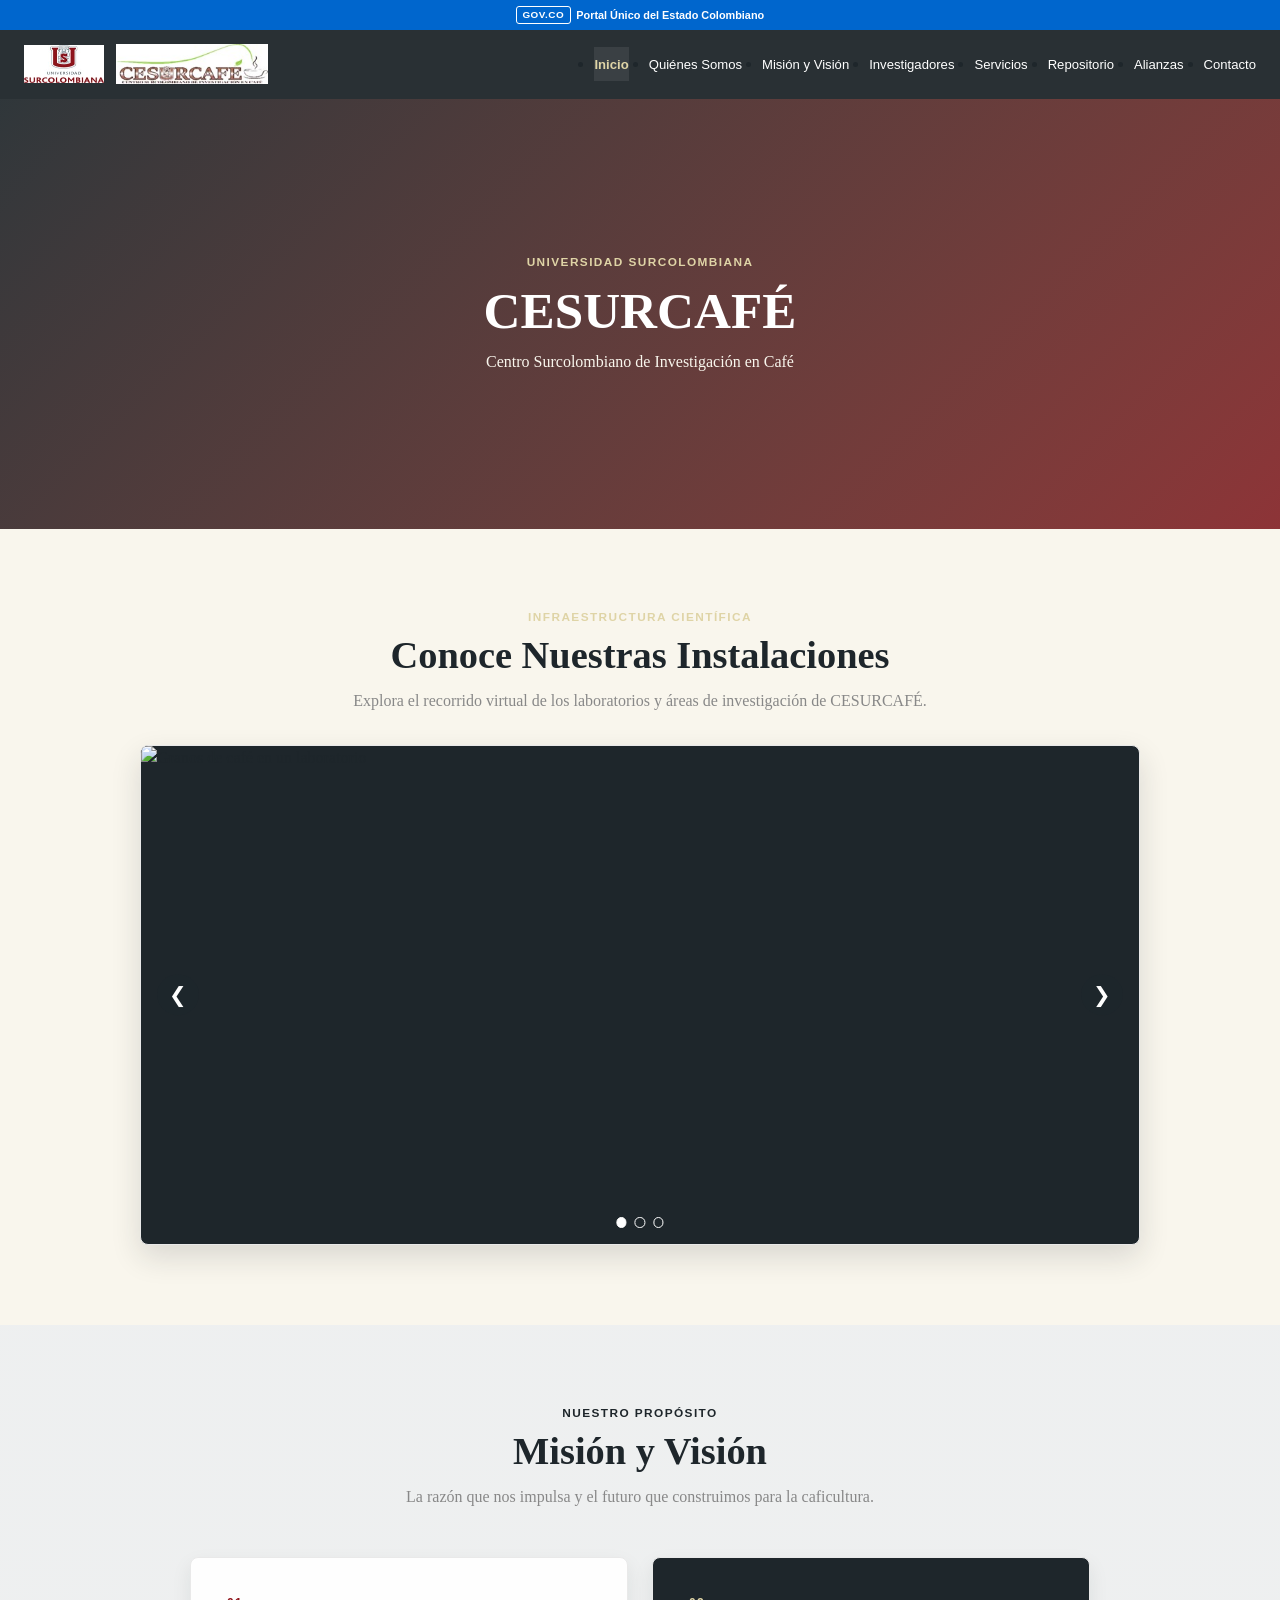
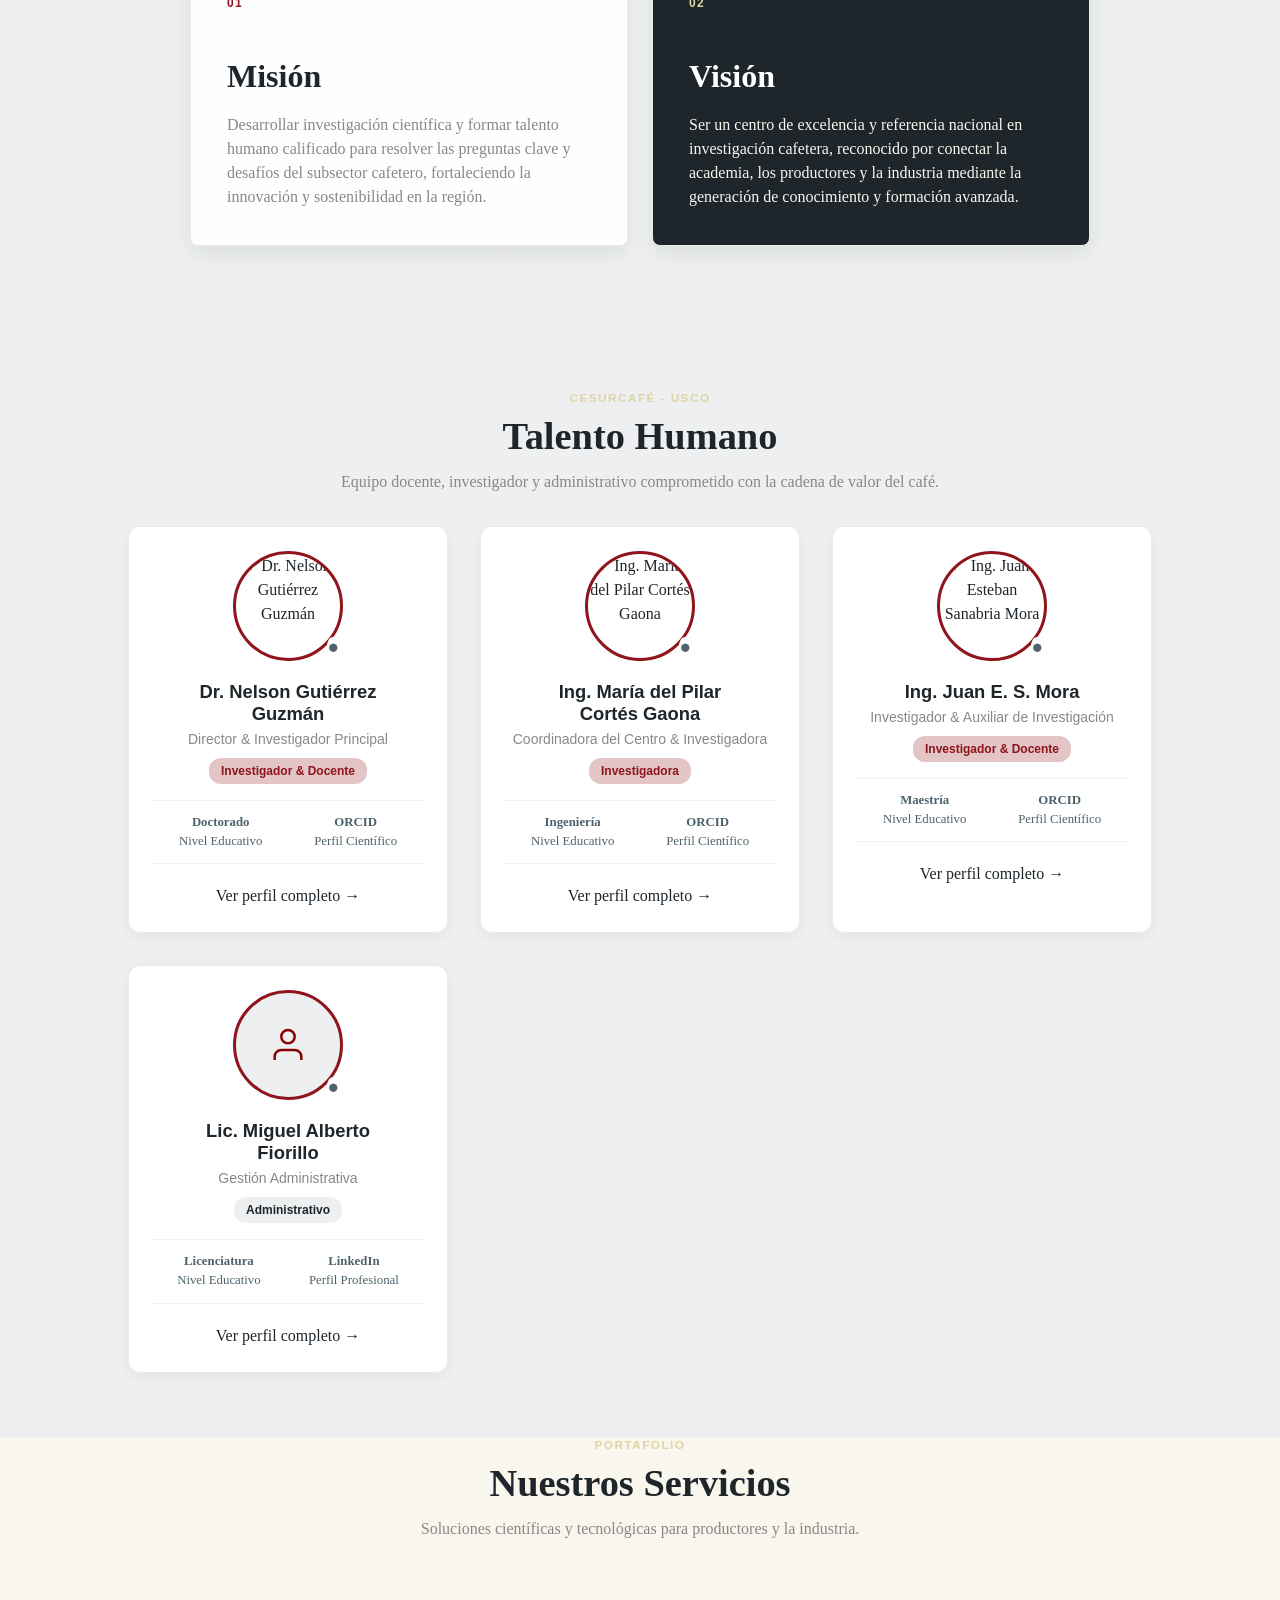
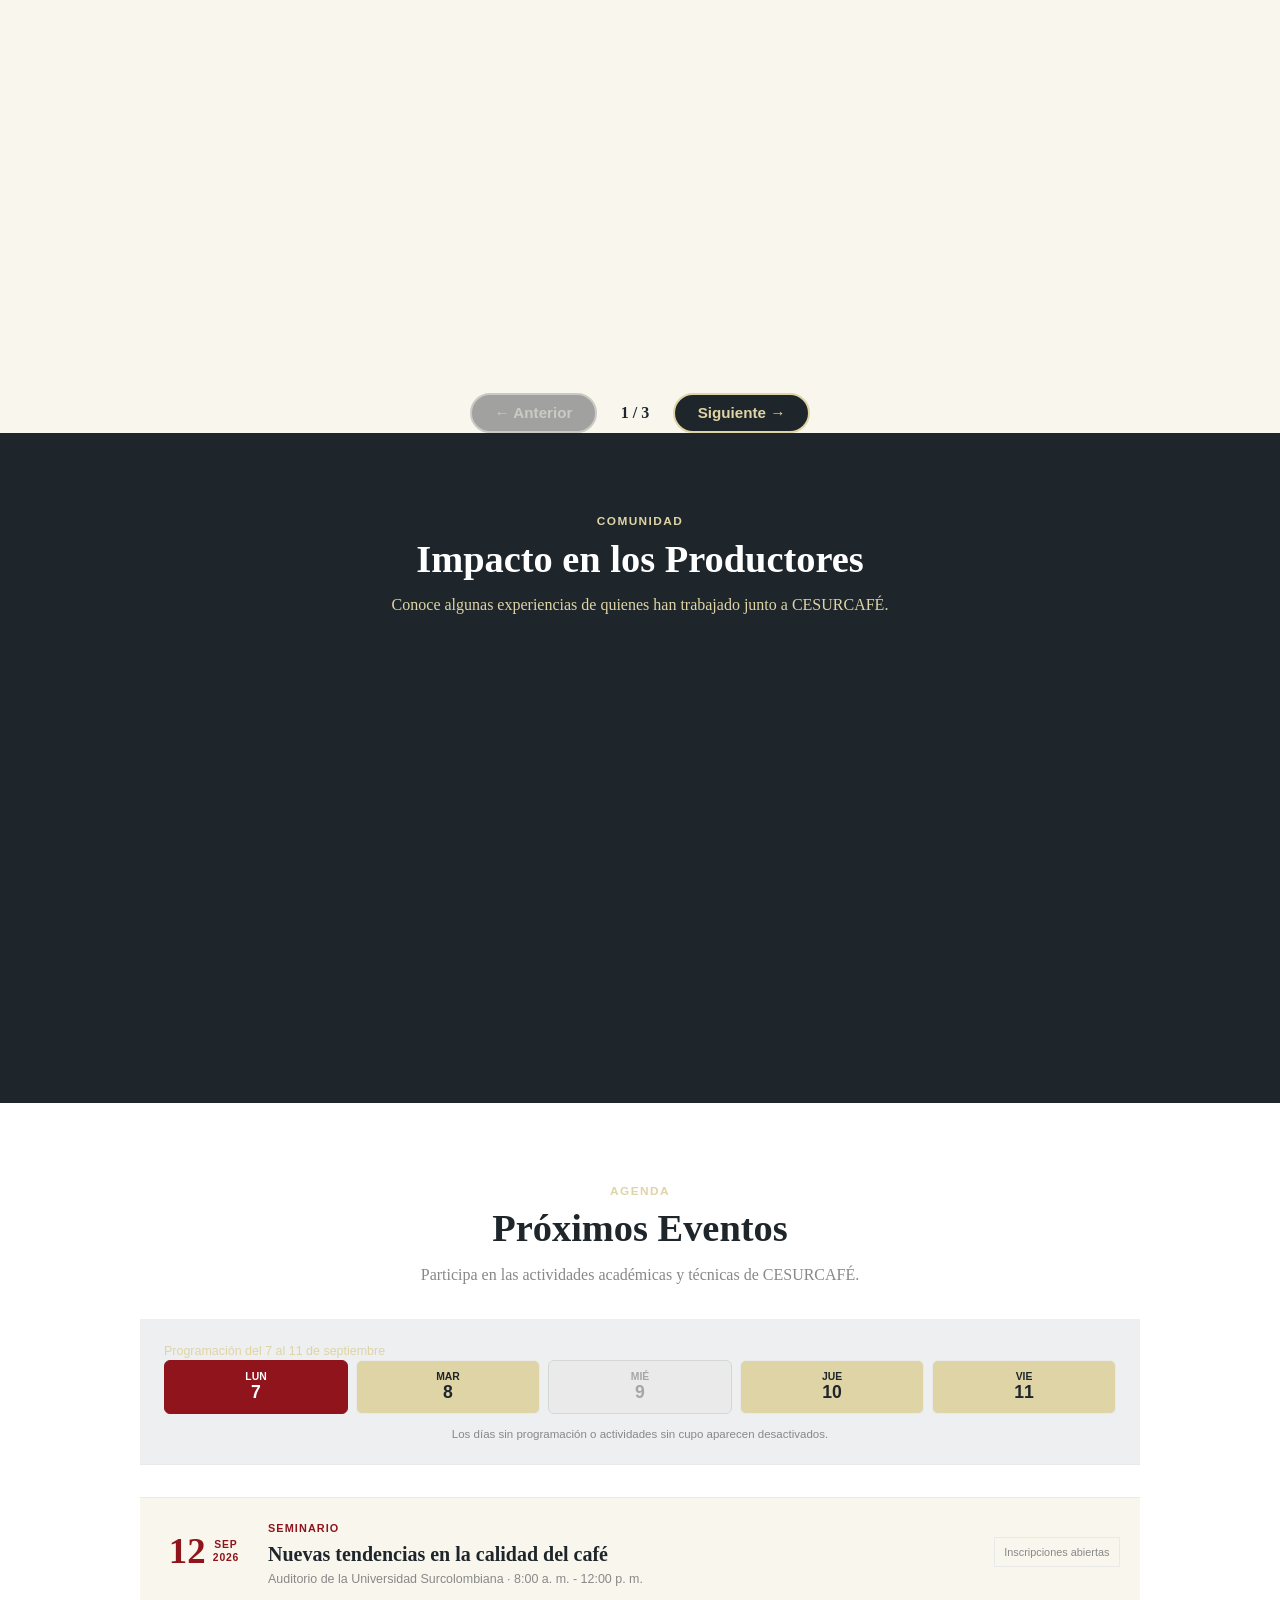
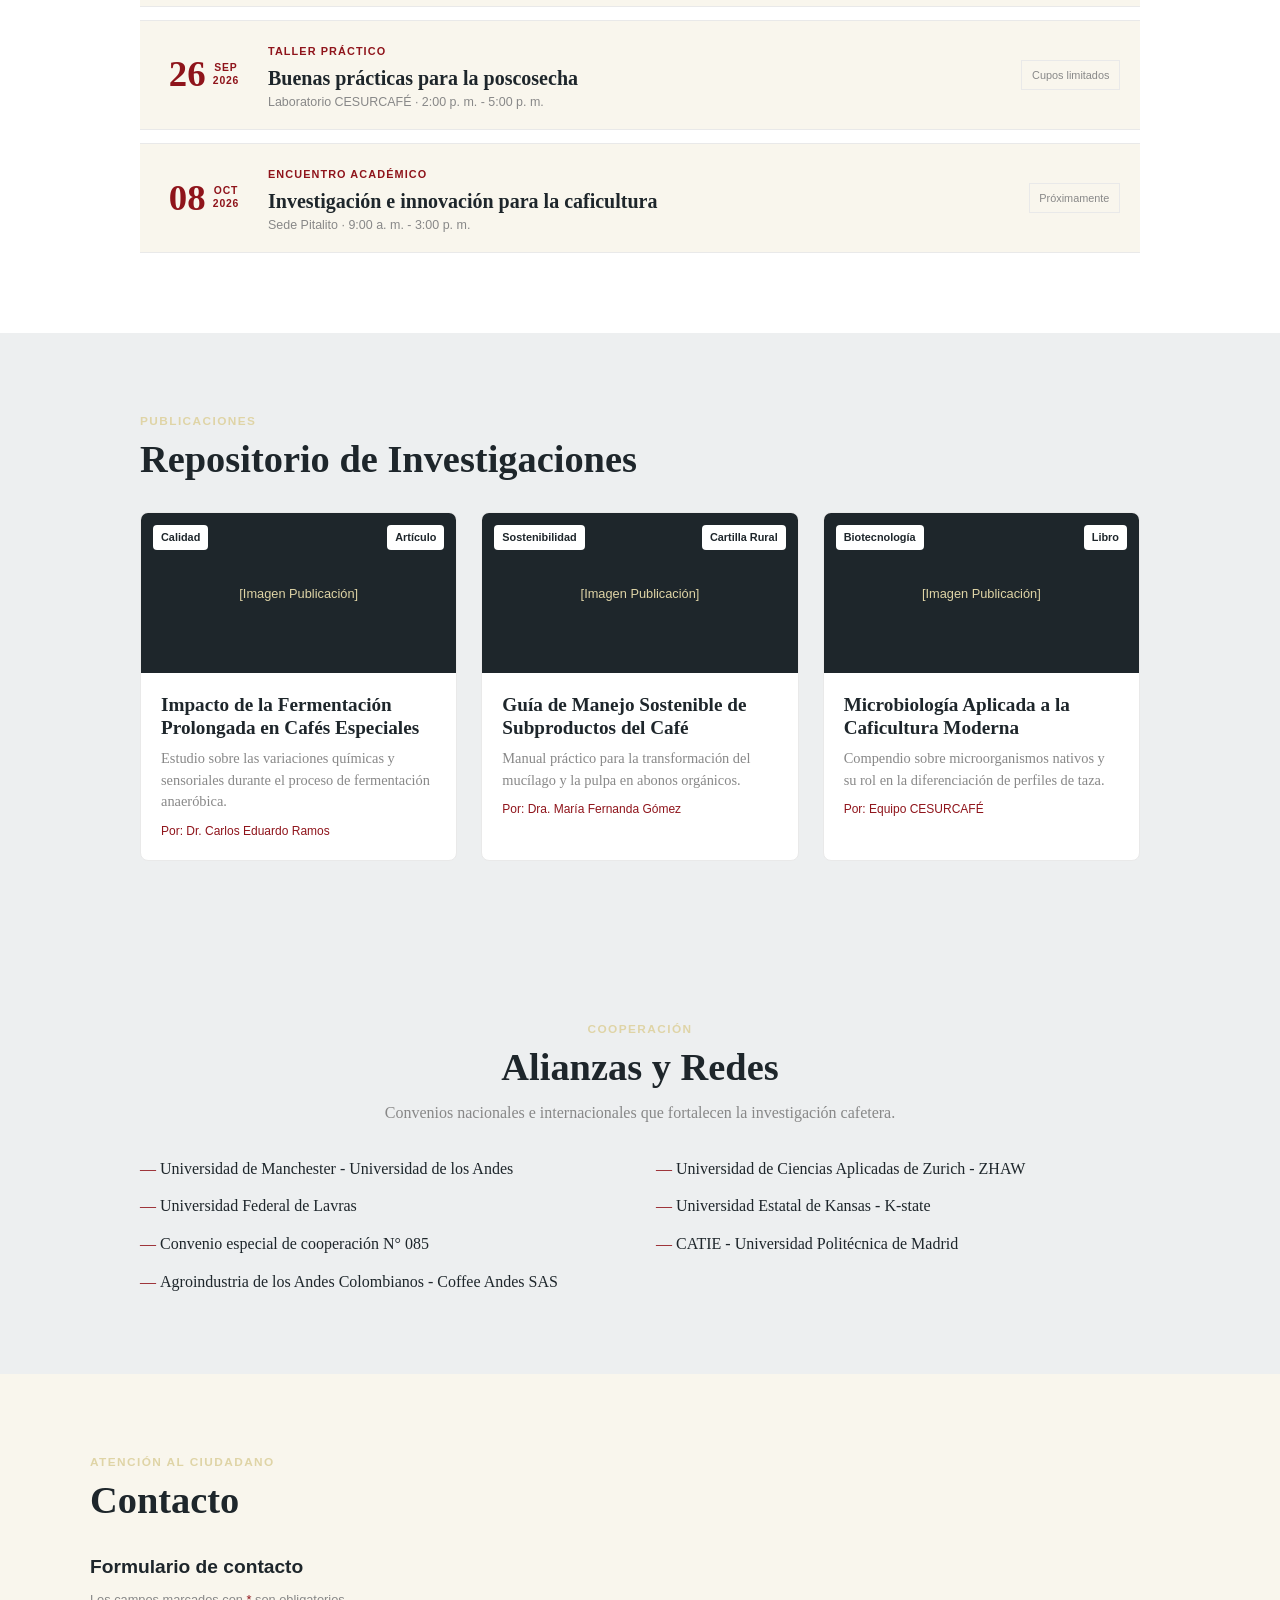
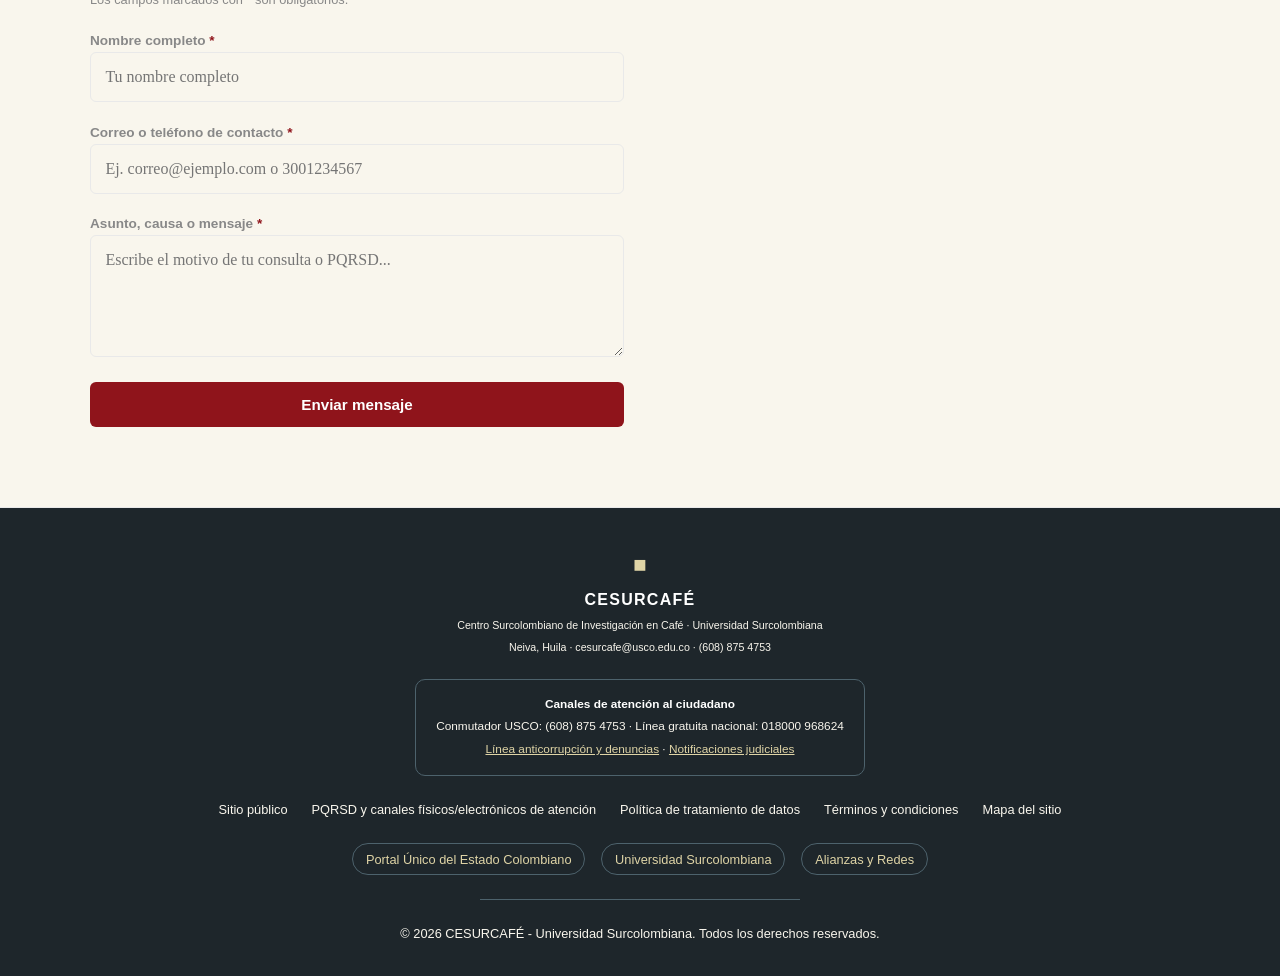
==== commit 113cb8d3: "cambios" ====
--- a/index.html
+++ b/index.html
@@ -20,17 +20,24 @@
         </a>
     </div>
 
-    <!-- NAVBAR / HEADER -->
-    <header class="header">
-        <nav class="navbar" aria-label="Navegación principal">
-            <a href="#inicio" class="logo">
-                <span class="logo-mark" aria-hidden="true">■</span>
-                <span class="logo-text">CESURCAFÉ</span>
-            </a>
-            <button class="nav-toggle" type="button" aria-expanded="false" aria-controls="nav-menu" aria-label="Abrir menú de navegación">
-                <span class="nav-toggle-bars" aria-hidden="true"></span>
-            </button>
-            <ul class="nav-menu" id="nav-menu">
+    <!-- BOTÓN FLOTANTE Y PANEL DE NAVEGACIÓN -->
+    <div class="floating-nav-container">
+        <button class="nav-toggle-floating" type="button" aria-expanded="false" aria-controls="nav-menu" aria-label="Abrir menú de navegación">
+            <span class="nav-toggle-bars" aria-hidden="true"></span>
+            <span class="nav-toggle-text">Menú</span>
+        </button>
+
+        <div class="nav-backdrop" id="nav-backdrop"></div>
+
+        <nav class="nav-drawer" id="nav-menu" aria-label="Navegación principal">
+            <div class="drawer-header">
+                <a href="#inicio" class="logo logo-brand-container">
+                    <img src="imagenes/logousco.jpg" alt="Universidad Surcolombiana" class="brand-logo usco-logo">
+                    <img src="imagenes/logocesurcafe.jpg" alt="CESURCAFÉ" class="brand-logo cesurcafe-logo">
+                </a>
+                <button class="drawer-close" type="button" aria-label="Cerrar menú">✕</button>
+            </div>
+            <ul class="nav-menu-list">
                 <li><a href="#inicio" class="nav-link active" aria-current="page">Inicio</a></li>
                 <li><a href="#quienes-somos" class="nav-link">Quiénes Somos</a></li>
                 <li><a href="#mision-vision" class="nav-link">Misión y Visión</a></li>
@@ -39,11 +46,8 @@
                 <li><a href="#repositorio" class="nav-link">Repositorio</a></li>
                 <li><a href="#alianzas" class="nav-link">Alianzas</a></li>
                 <li><a href="#contacto" class="nav-link">Contacto</a></li>
-                
             </ul>
         </nav>
-    </header>
-
     <main id="main-content" tabindex="-1">
         <!-- HERO / INICIO -->
         <section id="inicio" class="page-hero">
@@ -83,7 +87,7 @@
             </div>
         </section>
 
-        <!-- MISIÓN Y VISIÓN -->
+      <!-- MISIÓN Y VISIÓN -->
         <section id="mision-vision" class="mission-vision-section">
             <div class="section-header center-text">
                 <span class="eyebrow-text light-eyebrow">Nuestro Propósito</span>
@@ -94,95 +98,331 @@
                 <article class="purpose-card">
                     <span class="purpose-number">01</span>
                     <h3>Misión</h3>
-                    <p>Generar y transferir conocimiento científico y tecnológico que fortalezca la calidad, la innovación y la sostenibilidad de la caficultura surcolombiana.</p>
+                    <p>Desarrollar investigación científica y formar talento humano calificado para resolver las preguntas clave y desafíos del subsector cafetero, fortaleciendo la innovación y sostenibilidad en la región.</p>
                 </article>
                 <article class="purpose-card purpose-card-highlight">
                     <span class="purpose-number">02</span>
                     <h3>Visión</h3>
-                    <p>Ser un centro de referencia nacional en investigación cafetera, reconocido por conectar la academia, los productores y la industria para transformar el territorio.</p>
+                    <p>Ser un centro de excelencia y referencia nacional en investigación cafetera, reconocido por conectar la academia, los productores y la industria mediante la generación de conocimiento y formación avanzada.</p>
                 </article>
             </div>
         </section>
 
-        <!-- INVESTIGADORES -->
-        <section id="investigadores" class="team-section">
-            <div class="section-header center-text">
-                <span class="eyebrow-text">Talento Humano</span>
-                <h2>Equipo de Investigadores</h2>
-                <p>Docentes, científicos y profesionales dedicados al desarrollo del sector cafetero.</p>
-            </div>
-            <div class="team-grid">
-                <div class="investigator-card card-trigger" role="button" tabindex="0" data-modal="carlos">
-                    <div class="investigator-photo-wrap">
-                        <img class="investigator-photo" src="https://images.unsplash.com/photo-1500648767791-00dcc994a43e?auto=format&fit=crop&w=240&q=85" alt="Dr. Carlos Eduardo Ramos">
-                        <span class="availability-badge" aria-label="Disponible">●</span>
-                    </div>
-                    <h3>Dr. Carlos Eduardo Ramos</h3>
-                    <p class="investigator-role">Director de Investigación</p>
-                    <span class="specialty-tag">Agroindustria</span>
-                    <div class="investigator-stats"><span><strong>18</strong>Publicaciones</span><span><strong>6</strong>Proyectos</span></div>
-                </div>
-                <div class="investigator-card card-trigger" role="button" tabindex="0" data-modal="maria">
-                    <div class="investigator-photo-wrap">
-                        <img class="investigator-photo" src="https://images.unsplash.com/photo-1494790108377-be9c29b29330?auto=format&fit=crop&w=240&q=85" alt="Dra. María Fernanda Gómez">
-                        <span class="availability-badge" aria-label="Disponible">●</span>
-                    </div>
-                    <h3>Dra. María Fernanda Gómez</h3>
-                    <p class="investigator-role">Investigadora Principal</p>
-                    <span class="specialty-tag">Fermentación</span>
-                    <div class="investigator-stats"><span><strong>14</strong>Publicaciones</span><span><strong>5</strong>Proyectos</span></div>
-                </div>
-                <div class="investigator-card card-trigger" role="button" tabindex="0" data-modal="javier">
-                    <div class="investigator-photo-wrap">
-                        <img class="investigator-photo" src="https://images.unsplash.com/photo-1507003211169-0a1dd7228f2d?auto=format&fit=crop&w=240&q=85" alt="Ing. Javier Alejandro Silva">
-                        <span class="availability-badge" aria-label="Disponible">●</span>
-                    </div>
-                    <h3>Ing. Javier Alejandro Silva</h3>
-                    <p class="investigator-role">Coordinador de Laboratorio</p>
-                    <span class="specialty-tag">Calidad de Café</span>
-                    <div class="investigator-stats"><span><strong>12</strong>Publicaciones</span><span><strong>4</strong>Proyectos</span></div>
-                </div>
-            </div>
-        </section>
-
-        <!-- SERVICIOS -->
-        <section id="servicios" class="services-sticky-wrapper">
-            <div class="section-header center-text">
-                <span class="eyebrow-text">Portafolio</span>
-                <h2>Nuestros Servicios</h2>
-                <p>Soluciones científicas y tecnológicas para productores y la industria.</p>
+
+<!-- TALENTO HUMANO (INVESTIGADORES Y ADMINISTRATIVOS) -->
+<section id="talento-humano" class="team-section">
+    <div class="section-header center-text">
+        <span class="eyebrow-text">CESURCAFÉ - USCO</span>
+        <h2>Talento Humano</h2>
+        <p>Equipo docente, investigador y administrativo comprometido con la cadena de valor del café.</p>
+    </div>
+
+   
+
+    <div class="team-grid">
+
+        <!-- CARD 1: Dr. Nelson Gutiérrez Guzmán -->
+        <article class="investigator-card card-trigger" data-category="investigador" data-target="modal-nelson" role="button" tabindex="0">
+            <div class="investigator-photo-wrap">
+                <img class="investigator-photo" src="https://www.grupopaca.edu.co/images/profesores/doctorado/nelsongudoc.jpg" alt="Dr. Nelson Gutiérrez Guzmán">
+                <span class="availability-badge" title="Activo">●</span>
             </div>
             
-            <div class="service-stack-card">
-                <div class="card-inner-content">
-                    <div class="card-text-block">
+            <h3>Dr. Nelson Gutiérrez Guzmán</h3>
+            <p class="investigator-role">Director & Investigador Principal</p>
+            <span class="specialty-tag">Investigador & Docente</span>
+
+            <div class="investigator-stats">
+                <div class="stat-item">
+                    <strong>Doctorado</strong>
+                    <span>Nivel Educativo</span>
+                </div>
+                <div class="stat-item">
+                    <strong>ORCID</strong>
+                    <span>Perfil Científico</span>
+                </div>
+            </div>
+
+            <div class="card-footer-action">
+                <span>Ver perfil completo &rarr;</span>
+            </div>
+        </article>
+
+        <!-- CARD 2: Ing. María del Pilar Cortés Gaona -->
+        <article class="investigator-card card-trigger" data-category="investigador" data-target="modal-pilar" role="button" tabindex="0">
+            <div class="investigator-photo-wrap">
+                <img class="investigator-photo" src="https://media.licdn.com/dms/image/v2/C4E03AQEeu4cLNMhR4A/profile-displayphoto-shrink_200_200/profile-displayphoto-shrink_200_200/0/1587227744796?e=2147483647&v=beta&t=yrL54NjvyR_Tv390cyEU8p7NESexPiHzSiqq0g_Lt1A" alt="Ing. María del Pilar Cortés Gaona">
+                <span class="availability-badge" title="Activo">●</span>
+            </div>
+
+            <h3>Ing. María del Pilar Cortés Gaona</h3>
+            <p class="investigator-role">Coordinadora del Centro & Investigadora</p>
+            <span class="specialty-tag">Investigadora</span>
+
+            <div class="investigator-stats">
+                <div class="stat-item">
+                    <strong>Ingeniería</strong>
+                    <span>Nivel Educativo</span>
+                </div>
+                <div class="stat-item">
+                    <strong>ORCID</strong>
+                    <span>Perfil Científico</span>
+                </div>
+            </div>
+
+            <div class="card-footer-action">
+                <span>Ver perfil completo &rarr;</span>
+            </div>
+        </article>
+
+        <!-- CARD 3: Ing. Juan Esteban Sanabria Mora -->
+        <article class="investigator-card card-trigger" data-category="investigador" data-target="modal-juan" role="button" tabindex="0">
+            <div class="investigator-photo-wrap">
+                <img class="investigator-photo" src="https://media.licdn.com/dms/image/v2/C4E03AQEPY6iukFQJoQ/profile-displayphoto-shrink_200_200/profile-displayphoto-shrink_200_200/0/1650970631510?e=2147483647&v=beta&t=TdhVPOp14ahlgu2jnlvd4eXAnjINm6KCuVyDKkxuEw0" alt="Ing. Juan Esteban Sanabria Mora">
+                <span class="availability-badge" title="Activo">●</span>
+            </div>
+
+            <h3>Ing. Juan E. S. Mora</h3>
+            <p class="investigator-role">Investigador & Auxiliar de Investigación</p>
+            <span class="specialty-tag">Investigador & Docente</span>
+
+            <div class="investigator-stats">
+                <div class="stat-item">
+                    <strong>Maestría</strong>
+                    <span>Nivel Educativo</span>
+                </div>
+                <div class="stat-item">
+                    <strong>ORCID</strong>
+                    <span>Perfil Científico</span>
+                </div>
+            </div>
+
+            <div class="card-footer-action">
+                <span>Ver perfil completo &rarr;</span>
+            </div>
+        </article>
+
+        <!-- CARD 4: Lic. Miguel Alberto Fiorillo -->
+        <article class="investigator-card card-trigger" data-category="administrativo" data-target="modal-miguel" role="button" tabindex="0">
+            <div class="investigator-photo-wrap">
+                <div class="investigator-photo photo-placeholder">
+                    <svg width="40" height="40" viewBox="0 0 24 24" fill="none" stroke="#8b0000" stroke-width="1.5"><path d="M20 21v-2a4 4 0 0 0-4-4H8a4 4 0 0 0-4 4v2"></path><circle cx="12" cy="7" r="4"></circle></svg>
+                </div>
+                <span class="availability-badge" title="Activo">●</span>
+            </div>
+
+            <h3>Lic. Miguel Alberto Fiorillo</h3>
+            <p class="investigator-role">Gestión Administrativa</p>
+            <span class="specialty-tag admin-tag">Administrativo</span>
+
+            <div class="investigator-stats">
+                <div class="stat-item">
+                    <strong>Licenciatura</strong>
+                    <span>Nivel Educativo</span>
+                </div>
+                <div class="stat-item">
+                    <strong>LinkedIn</strong>
+                    <span>Perfil Profesional</span>
+                </div>
+            </div>
+
+            <div class="card-footer-action">
+                <span>Ver perfil completo &rarr;</span>
+            </div>
+        </article>
+
+    </div>
+</section>
+
+<!-- MODALES HOMOGÉNEOS CON ESTRUCTURA UNIFICADA -->
+<div class="modal-backdrop" id="modal-backdrop">
+
+    <!-- MODAL 1: NELSON GUTIÉRREZ GUZMÁN -->
+    <div class="modal-box" id="modal-nelson">
+        <button class="modal-close-btn">&times;</button>
+        <div class="modal-header-profile">
+            <img src="https://www.grupopaca.edu.co/images/profesores/doctorado/nelsongudoc.jpg" alt="Dr. Nelson Gutiérrez Guzmán" class="modal-photo">
+            <div>
+                <h2>Dr. Nelson Gutiérrez Guzmán</h2>
+                <p class="modal-subtitle">Director CESURCAFÉ & Investigador Principal</p>
+                <a href="https://orcid.org/0000-0002-3909-5883" target="_blank" rel="noopener" class="badge-tag link-tag">Ver Registro ORCID ↗</a>
+            </div>
+        </div>
+        <div class="modal-body-content">
+            <h4>Perfil Profesional</h4>
+            <p>Ingeniero Agrícola por la Universidad Surcolombiana y Doctor en Tecnología de Alimentos por la Universidad Politécnica de Valencia. Par evaluador Minciencias con amplia trayectoria en calidad de café e inocuidad agroalimentaria.</p>
+
+            <h4>Formación Académica</h4>
+            <ul>
+                <li><strong>Doctorado en Tecnología de Alimentos:</strong> Univ. Politécnica de Valencia (Cum Laude, 2008).</li>
+                <li><strong>Maestría en Ciencia e Ing. de Alimentos:</strong> Univ. Politécnica de Valencia (2002).</li>
+                <li><strong>Ingeniería Agrícola:</strong> Universidad Surcolombiana (1991).</li>
+            </ul>
+
+            <h4>Publicaciones & Proyectos Destacados</h4>
+            <p>Coautor e Investigador Principal en proyectos financiados por SGR y Minciencias focalizados en transferencia tecnológica y poscosecha de café en el departamento del Huila.</p>
+        </div>
+    </div>
+
+    <!-- MODAL 2: MARÍA DEL PILAR CORTÉS GAONA -->
+    <div class="modal-box" id="modal-pilar">
+        <button class="modal-close-btn">&times;</button>
+        <div class="modal-header-profile">
+            <img src="https://media.licdn.com/dms/image/v2/C4E03AQEeu4cLNMhR4A/profile-displayphoto-shrink_200_200/profile-displayphoto-shrink_200_200/0/1587227744796?e=2147483647&v=beta&t=yrL54NjvyR_Tv390cyEU8p7NESexPiHzSiqq0g_Lt1A" alt="Ing. María del Pilar Cortés Gaona" class="modal-photo">
+            <div>
+                <h2>Ing. María del Pilar Cortés Gaona</h2>
+                <p class="modal-subtitle">Coordinadora del Centro CESURCAFÉ</p>
+                <a href="https://orcid.org/0000-0001-7654-3659" target="_blank" rel="noopener" class="badge-tag link-tag">Ver Registro ORCID ↗</a>
+            </div>
+        </div>
+        <div class="modal-body-content">
+            <h4>Perfil Profesional</h4>
+            <p>Ingeniera Agrícola vinculada a CESURCAFÉ como coordinadora operativa e investigadora en proyectos de fermentación controlada y análisis sensorial del café.</p>
+
+            <h4>Formación Académica</h4>
+            <ul>
+                <li><strong>Ingeniería Agrícola:</strong> Universidad Surcolombiana (2015 - 2019).</li>
+            </ul>
+
+            <h4>Publicaciones & Trabajos Recientes</h4>
+            <p><strong>Effect of Coffee Fermentation with Candida sphaerica and Lactiplantibacillus plantarum on the Development of Sensory Characteristics</strong><br>
+            <em>Revista Politécnica (2026).</em> Coautora junto a Claudia Amorocho-Cruz, Maria Paula Quevedo Villamil y Nelson Gutiérrez-Guzmán.</p>
+        </div>
+    </div>
+
+    <!-- MODAL 3: JUAN ESTEBAN SANABRIA MORA -->
+    <div class="modal-box" id="modal-juan">
+        <button class="modal-close-btn">&times;</button>
+        <div class="modal-header-profile">
+            <img src="https://media.licdn.com/dms/image/v2/C4E03AQEPY6iukFQJoQ/profile-displayphoto-shrink_200_200/profile-displayphoto-shrink_200_200/0/1650970631510?e=2147483647&v=beta&t=TdhVPOp14ahlgu2jnlvd4eXAnjINm6KCuVyDKkxuEw0" alt="Ing. Juan Esteban Sanabria Mora" class="modal-photo">
+            <div>
+                <h2>Ing. Juan Esteban Sanabria Mora</h2>
+                <p class="modal-subtitle">Investigador & Auxiliar de Investigación</p>
+                <a href="https://orcid.org/0000-0001-5079-7968" target="_blank" rel="noopener" class="badge-tag link-tag">Ver Registro ORCID ↗</a>
+            </div>
+        </div>
+        <div class="modal-body-content">
+            <h4>Perfil Profesional</h4>
+            <p>Ingeniero Agrícola por la Universidad Surcolombiana (2020) y Auxiliar de Investigación en CESURCAFÉ. Becario CAPES BRA cursando la Maestría en Ciencia de los Alimentos en la Universidad Federal de Lavras (UFLA, Brasil).</p>
+
+            <h4>Formación Académica</h4>
+            <ul>
+                <li><strong>Maestría en Ciencia de los Alimentos (En curso):</strong> Universidad Federal de Lavras (Brasil).</li>
+                <li><strong>Ingeniería Agrícola:</strong> Universidad Surcolombiana (2020).</li>
+            </ul>
+
+            <h4>Áreas de Especialización</h4>
+            <p>Análisis sensorial, tecnología de alimentos y procesos de fermentación poscosecha en café.</p>
+        </div>
+    </div>
+
+    <!-- MODAL 4: MIGUEL ALBERTO FIORILLO -->
+    <div class="modal-box" id="modal-miguel">
+        <button class="modal-close-btn">&times;</button>
+        <div class="modal-header-profile">
+            <div class="modal-photo photo-placeholder">
+                <svg width="48" height="48" viewBox="0 0 24 24" fill="none" stroke="#8b0000" stroke-width="1.5"><path d="M20 21v-2a4 4 0 0 0-4-4H8a4 4 0 0 0-4 4v2"></path><circle cx="12" cy="7" r="4"></circle></svg>
+            </div>
+            <div>
+                <h2>Lic. Miguel Alberto Fiorillo</h2>
+                <p class="modal-subtitle">Gestión Administrativa</p>
+                <a href="https://www.linkedin.com" target="_blank" rel="noopener" class="badge-tag link-tag admin-link">Ver Perfil LinkedIn ↗</a>
+            </div>
+        </div>
+        <div class="modal-body-content">
+            <h4>Perfil Profesional</h4>
+            <p>Profesional encargado del soporte administrativo, logístico y operativo para los proyectos, convenios y gestión documental dentro del Centro CESURCAFÉ.</p>
+
+            <h4>Formación Académica</h4>
+            <ul>
+                <li><strong>Licenciatura / Formación Profesional:</strong> Universidad Surcolombiana.</li>
+            </ul>
+
+            <h4>Coordinación & Contacto</h4>
+            <p>Atención e información institucional: <code>cesurcafe@usco.edu.co</code></p>
+        </div>
+    </div>
+
+</div>
+
+
+       <!-- SECCIÓN NUESTROS SERVICIOS -->
+<section class="services-section" id="servicios" aria-label="Portafolio de Servicios">
+    <div class="section-header center-text">
+        <span class="eyebrow-text">Portafolio</span>
+        <h2>Nuestros Servicios</h2>
+        <p>Soluciones científicas y tecnológicas para productores y la industria.</p>
+    </div>
+
+    <!-- Contenedor Libro/Revista con Región Interactiva -->
+    <div class="book-container">
+        <!-- Región accesible que anuncia los cambios de página a lectores de pantalla -->
+        <div id="book-announcer" class="sr-only" aria-live="polite" aria-atomic="true">
+            Mostrando servicio 1 de 3: Análisis de Calidad y Catación.
+        </div>
+
+        <div class="book" id="servicesBook">
+
+            <!-- HOJA 1 (Inicialmente Activa) -->
+            <article class="page active" id="page-1" aria-hidden="false">
+                <div class="page-side page-left">
+                    <div class="service-content">
                         <h3>Análisis de Calidad y Catación</h3>
                         <p>Evaluación física y sensorial de muestras de café bajo estándares internacionales SCAA.</p>
                     </div>
-                    <div class="card-media-block">Laboratorio</div>
-                </div>
-            </div>
-
-            <div class="service-stack-card">
-                <div class="card-inner-content">
-                    <div class="card-text-block">
+                    <div class="page-footer">Página 1 de 3</div>
+                </div>
+                <div class="page-side page-right dark-bg">
+                    <div class="service-visual">
+                        <span>LABORATORIO</span>
+                    </div>
+                </div>
+            </article>
+
+            <!-- HOJA 2 (Oculta para lectores de pantalla inicialmente) -->
+            <article class="page" id="page-2" aria-hidden="true">
+                <div class="page-side page-left">
+                    <div class="service-content">
+                        <h3>Asesoría en Postcosecha</h3>
+                        <p>Acompañamiento técnico para procesos de fermentación controlada y secado eficiente.</p>
+                    </div>
+                    <div class="page-footer">Página 2 de 3</div>
+                </div>
+                <div class="page-side page-right dark-bg">
+                    <div class="service-visual">
+                        <span>CAMPO Y FINCA</span>
+                    </div>
+                </div>
+            </article>
+
+            <!-- HOJA 3 -->
+            <article class="page" id="page-3" aria-hidden="true">
+                <div class="page-side page-left">
+                    <div class="service-content">
                         <h3>Investigación y Desarrollo</h3>
-                        <p>Acompañamiento en procesos de fermentación controlada, secado y valorización de subproductos.</p>
-                    </div>
-                    <div class="card-media-block">I+D+i</div>
-                </div>
-            </div>
-
-            <div class="service-stack-card">
-                <div class="card-inner-content">
-                    <div class="card-text-block">
-                        <h3>Capacitación y Formación</h3>
-                        <p>Talleres y diplomados especializados dirigidos a caficultores, estudiantes y profesionales del sector.</p>
-                    </div>
-                    <div class="card-media-block">Formación</div>
-                </div>
-            </div>
-        </section>
+                        <p>Proyectos aplicados a la innovación varietal y sostenibilidad de los cafetales del Huila.</p>
+                    </div>
+                    <div class="page-footer">Página 3 de 3</div>
+                </div>
+                <div class="page-side page-right dark-bg">
+                    <div class="service-visual">
+                        <span>I+D+i</span>
+                    </div>
+                </div>
+            </article>
+
+        </div>
+
+        <!-- Controles para pasar páginas -->
+        <div class="book-controls" aria-label="Controles del portafolio de servicios">
+            <button class="book-btn" id="prevPageBtn" type="button" aria-label="Ver servicio anterior">← Anterior</button>
+            <span class="page-indicator" id="pageIndicator" aria-hidden="true">1 / 3</span>
+            <button class="book-btn" id="nextPageBtn" type="button" aria-label="Ver siguiente servicio">Siguiente →</button>
+        </div>
+    </div>
+</section>
+
+
 <!-- TESTIMONIOS (CARRUSEL SPLIDE) -->
 <section class="testimonials-section section-padding" aria-label="Impacto en los Productores">
     <div class="section-header center-text">
@@ -454,24 +694,6 @@
             </form>
         </div>
 
-        <!-- Información institucional -->
-        <div class="contact-info-card">
-            <h3>Información de contacto</h3>
-            <ul class="contact-info-list">
-                <li>
-                    <b aria-hidden="true">⌂</b> 
-                    <span><strong>Dirección:</strong> Universidad Surcolombiana, Sede Central, Avenida Pastrana Borrero - Carrera 1, Neiva, Huila</span>
-                </li>
-                <li>
-                    <b aria-hidden="true">☏</b> 
-                    <span><strong>Teléfono:</strong> (608) 875 4753 · Ext. 2201</span>
-                </li>
-                <li>
-                    <b aria-hidden="true">✉</b> 
-                    <span><strong>Correo:</strong> cesurcafe@usco.edu.co</span>
-                </li>
-            </ul>
-        </div>
     </div>
 </section>
     <!-- FOOTER -->
@@ -523,19 +745,35 @@
     </div>
 
     <script>
-        // MENÚ HAMBURGUESA (navegación responsive)
-        const navToggle = document.querySelector('.nav-toggle');
+        // MENÚ FLOTANTE (panel lateral off-canvas)
+        const navToggle = document.querySelector('.nav-toggle-floating');
         const navMenu = document.querySelector('#nav-menu');
+        const drawerClose = document.querySelector('.drawer-close');
+        const navBackdrop = document.querySelector('#nav-backdrop');
+
+        function openNavMenu() {
+            navToggle.setAttribute('aria-expanded', 'true');
+            navMenu.classList.add('is-open');
+            navBackdrop.classList.add('is-active');
+            drawerClose.focus();
+        }
 
         function closeNavMenu() {
+            navToggle.setAttribute('aria-expanded', 'false');
             navMenu.classList.remove('is-open');
-            navToggle.setAttribute('aria-expanded', 'false');
+            navBackdrop.classList.remove('is-active');
         }
 
         navToggle.addEventListener('click', () => {
-            const isOpen = navMenu.classList.toggle('is-open');
-            navToggle.setAttribute('aria-expanded', String(isOpen));
-        });
+            const isOpen = navToggle.getAttribute('aria-expanded') === 'true';
+            if (isOpen) {
+                closeNavMenu();
+            } else {
+                openNavMenu();
+            }
+        });
+        drawerClose.addEventListener('click', closeNavMenu);
+        navBackdrop.addEventListener('click', closeNavMenu);
         navMenu.querySelectorAll('.nav-link').forEach((link) => link.addEventListener('click', closeNavMenu));
         document.addEventListener('keydown', (event) => {
             if (event.key === 'Escape' && navMenu.classList.contains('is-open')) {
@@ -543,11 +781,70 @@
                 navToggle.focus();
             }
         });
-        document.addEventListener('click', (event) => {
-            if (navMenu.classList.contains('is-open') && !event.target.closest('.navbar')) closeNavMenu();
-        });
 
         const prefersReducedMotion = window.matchMedia('(prefers-reduced-motion: reduce)').matches;
+
+        const pages = document.querySelectorAll('.page');
+        const prevBtn = document.querySelector('#prevPageBtn');
+        const nextBtn = document.querySelector('#nextPageBtn');
+        const indicator = document.querySelector('#pageIndicator');
+        const announcer = document.querySelector('#book-announcer');
+        const bookContainer = document.querySelector('.book-container');
+
+        if (pages.length && prevBtn && nextBtn && indicator && bookContainer) {
+            let currentPage = 0;
+            const totalPages = pages.length;
+
+            function updateBook(isInitial = false) {
+                pages.forEach((page, index) => {
+                    const isCurrent = index === currentPage;
+
+                    page.classList.remove('active', 'turned');
+                    page.setAttribute('aria-hidden', String(!isCurrent));
+
+                    if (isCurrent) {
+                        page.classList.add('active');
+                    } else if (index < currentPage) {
+                        page.classList.add('turned');
+                    }
+                });
+
+                indicator.textContent = `${currentPage + 1} / ${totalPages}`;
+                prevBtn.disabled = currentPage === 0;
+                nextBtn.disabled = currentPage === totalPages - 1;
+
+                if (!isInitial && announcer) {
+                    const activeTitle = pages[currentPage].querySelector('h3');
+                    announcer.textContent = `Mostrando servicio ${currentPage + 1} de ${totalPages}: ${activeTitle ? activeTitle.textContent : ''}.`;
+                }
+            }
+
+            nextBtn.addEventListener('click', () => {
+                if (currentPage < totalPages - 1) {
+                    currentPage++;
+                    updateBook();
+                }
+            });
+
+            prevBtn.addEventListener('click', () => {
+                if (currentPage > 0) {
+                    currentPage--;
+                    updateBook();
+                }
+            });
+
+            bookContainer.addEventListener('keydown', (event) => {
+                if (event.key === 'ArrowRight' && currentPage < totalPages - 1) {
+                    currentPage++;
+                    updateBook();
+                } else if (event.key === 'ArrowLeft' && currentPage > 0) {
+                    currentPage--;
+                    updateBook();
+                }
+            });
+
+            updateBook(true);
+        }
 
         const slides = document.querySelectorAll('.carousel-slide');
         const dots = document.querySelectorAll('.carousel-dot');
@@ -634,7 +931,7 @@
             document.body.classList.remove('modal-open');
         }
 
-        document.querySelectorAll('.card-trigger').forEach((card) => {
+        document.querySelectorAll('.repo-card.card-trigger').forEach((card) => {
             card.addEventListener('click', () => openModal(card.dataset.modal));
             card.addEventListener('keydown', (event) => {
                 if (event.key === 'Enter' || event.key === ' ') {
@@ -649,6 +946,61 @@
         });
         document.addEventListener('keydown', (event) => {
             if (event.key === 'Escape' && !modal.hidden) closeModal();
+        });
+
+        const teamBackdrop = document.querySelector('#modal-backdrop');
+        const teamModals = document.querySelectorAll('.modal-box');
+        const teamCards = document.querySelectorAll('.investigator-card.card-trigger');
+        const teamCloseButtons = document.querySelectorAll('.modal-close-btn');
+        const teamFilterButtons = document.querySelectorAll('.filter-btn');
+
+        function closeTeamModal() {
+            if (!teamBackdrop) return;
+            teamBackdrop.classList.remove('active');
+            teamModals.forEach((box) => box.classList.remove('active'));
+            document.body.classList.remove('modal-open');
+        }
+
+        function openTeamModal(card) {
+            const targetModal = document.getElementById(card.dataset.target);
+            if (!targetModal || !teamBackdrop) return;
+
+            teamModals.forEach((box) => box.classList.remove('active'));
+            targetModal.classList.add('active');
+            teamBackdrop.classList.add('active');
+            document.body.classList.add('modal-open');
+            targetModal.querySelector('.modal-close-btn').focus();
+        }
+
+        teamCards.forEach((card) => {
+            card.addEventListener('click', () => openTeamModal(card));
+            card.addEventListener('keydown', (event) => {
+                if (event.key === 'Enter' || event.key === ' ') {
+                    event.preventDefault();
+                    openTeamModal(card);
+                }
+            });
+        });
+
+        teamCloseButtons.forEach((button) => button.addEventListener('click', closeTeamModal));
+        teamBackdrop?.addEventListener('click', (event) => {
+            if (event.target === teamBackdrop) closeTeamModal();
+        });
+
+        teamFilterButtons.forEach((button) => {
+            button.addEventListener('click', () => {
+                teamFilterButtons.forEach((filterButton) => filterButton.classList.remove('active'));
+                button.classList.add('active');
+
+                const filter = button.dataset.filter;
+                teamCards.forEach((card) => {
+                    card.style.display = filter === 'all' || card.dataset.category === filter ? 'flex' : 'none';
+                });
+            });
+        });
+
+        document.addEventListener('keydown', (event) => {
+            if (event.key === 'Escape' && teamBackdrop?.classList.contains('active')) closeTeamModal();
         });
 
         const alliancePopover = document.querySelector('#alliance-popover');
--- a/Styles.css
+++ b/Styles.css
@@ -1,45 +1,64 @@
 :root {
+    /* Paleta oficial USCO */
+    --usco-red-primary: #8F141B;
+    --usco-red-header: #7a1117;
+    --usco-red-hover: #6d1014;
+    --usco-red-soft: #E3C5C6;
+    --usco-gold: #DFD4A6;
+    --usco-gold-light: #F9F6ED;
+    --usco-slate-blue: #4D626C;
+    --usco-text-dark: #1E262B;
+    --usco-text-muted: #888888;
+    --usco-bg-main: #ffffff;
+    --usco-bg-secondary: #EDEFF0;
+    --usco-border-light: #e9e9e9;
+    --usco-border-medium: #cccccc;
+    --usco-error-bg: #f8d7da;
+    --usco-error-text: #721c24;
+    --usco-error-border: #f5c6cb;
+    --usco-disabled-bg: #b0b0b0;
+
     /* Colores Principales USCO (Rojos / Granates) */
-    --color-institucional: #8F141B;        /* Rojo borgoña/guinda institucional */
-    --color-institucional-alt: #7a1117;    /* Variante guinda para bordes y detalles */
-    --color-institucional-dark: #6d1014;   /* Rojo oscuro para hover */
-    --color-institucional-sub: #E3C5C6;    /* Rosado claro para subtítulos/header */
+    --color-institucional: var(--usco-red-primary);
+    --color-institucional-alt: var(--usco-red-header);
+    --color-institucional-dark: var(--usco-red-hover);
+    --color-institucional-sub: var(--usco-red-soft);
 
     /* Colores Secundarios USCO (Dorados / Beige) */
-    --accent-gold: #DFD4A6;               /* Beige/dorado institucional */
+    --accent-gold: var(--usco-gold);
 
     /* Color Institucional GOV.CO */
     --color-govco: #0066cd;                /* Azul institucional barra superior */
 
     /* Tonos de Selección Secundaria (Gris / Azul petróleo) */
-    --bg-select-light: #EDEFF0;           /* Fondo claro de selectores */
-    --text-select-active: #4D626C;        /* Gris azulado para opción seleccionada */
-    --text-dark-contrast: #1E262B;        /* Texto oscuro de contraste */
-    --bg-cream-contrast: #F9F6ED;         /* Crema de contraste */
+    --bg-select-light: var(--usco-bg-secondary);
+    --text-select-active: var(--usco-slate-blue);
+    --text-dark-contrast: var(--usco-text-dark);
+    --bg-cream-contrast: var(--usco-gold-light);
 
     /* Estados de Error y Alerta */
-    --alert-error-bg: #f8d7da;            /* Fondo rosa claro */
-    --alert-error-text: #721c24;          /* Texto rojo oscuro */
-    --alert-error-border: #f5c6cb;        /* Borde contenedor de error */
+    --alert-error-bg: var(--usco-error-bg);
+    --alert-error-text: var(--usco-error-text);
+    --alert-error-border: var(--usco-error-border);
 
     /* Neutros y Base (Estructura y Formularios) */
-    --bg-surface: #ffffff;                 /* Blanco puro para tarjetas/inputs */
-    --border-light: #e9e9e9;              /* Gris claro divisores */
-    --border-medium: #cccccc;             /* Gris medio bordes */
-    --text-placeholder: #999999;          /* Placeholder / íconos */
-    --text-secondary: #888888;            /* Texto secundario */
-    --text-primary: #333333;              /* Texto principal */
-    --btn-disabled: #b0b0b0;              /* Botones deshabilitados */
+    --bg-surface: var(--usco-bg-main);
+    --border-light: var(--usco-border-light);
+    --border-medium: var(--usco-border-medium);
+    --text-placeholder: var(--usco-text-muted);
+    --text-secondary: var(--usco-text-muted);
+    --text-primary: var(--usco-text-dark);
+    --btn-disabled: var(--usco-disabled-bg);
 
     /* Alias de uso general para mantener toda la interfaz en la paleta institucional */
-    --bg-page: #F9F6ED;
-    --bg-dark: #1E262B;
-    --bg-soft: #EDEFF0;
-    --border-color: #e9e9e9;
-    --focus-ring: #7a1117;
-    --accent-color: #8F141B;
-    --accent-slate: #4D626C;
-    --accent-on-dark: #F9F6ED;
+    --bg-page: var(--usco-gold-light);
+    --bg-dark: var(--usco-text-dark);
+    --bg-soft: var(--usco-bg-secondary);
+    --border-color: var(--usco-border-light);
+    --focus-ring: var(--usco-red-header);
+    --accent-color: var(--usco-red-primary);
+    --accent-slate: var(--usco-slate-blue);
+    --accent-on-dark: var(--usco-gold-light);
     --font-main: Georgia, 'Times New Roman', serif;
     --font-ui: 'Segoe UI', sans-serif;
     --transition: 180ms ease;
@@ -86,7 +105,7 @@
     padding: 0.7rem 1.1rem;
     border-radius: 0 0 6px 6px;
     background: var(--color-institucional);
-    color: #ffffff;
+    color: var(--usco-bg-main);
     font-family: var(--font-ui);
     font-weight: 700;
     text-decoration: none;
@@ -101,15 +120,15 @@
     justify-content: center;
     gap: 0.4rem;
     min-height: 30px;
-    background-color: rgb(0, 102, 205);
+    background-color: var(--color-govco);
     padding: 4px 0px;
     color: var(--bg-page);
     font-family: var(--font-ui);
     font-size: 0.68rem;
 }
-.govco-topbar a { display: inline-flex; align-items: center; gap: 0.35rem; color: #ffffff; font-weight: 700; text-decoration: none; }
+.govco-topbar a { display: inline-flex; align-items: center; gap: 0.35rem; color: var(--usco-bg-main); font-weight: 700; text-decoration: none; }
 .govco-topbar a:hover, .govco-topbar a:focus-visible { text-decoration: underline; }
-.govco-topbar .govco-mark { display: inline-block; padding: 0.05rem 0.35rem; border: 1px solid #ffffff; border-radius: 3px; font-size: 0.62rem; letter-spacing: 0.05em; }
+.govco-topbar .govco-mark { display: inline-block; padding: 0.05rem 0.35rem; border: 1px solid var(--usco-bg-main); border-radius: 3px; font-size: 0.62rem; letter-spacing: 0.05em; }
 
 /* Indicador de foco visible y consistente para toda la navegación por teclado */
 a:focus-visible,
@@ -123,12 +142,14 @@
 }
 
 .header {
-    position: sticky;
+    position: fixed;
     top: 0;
-    z-index: 10;
+    left: 0;
+    width: 100%;
+    z-index: 1000;
     border-bottom: 1px solid var(--border-color);
-    background: rgba(255, 255, 255, 0.96);
-    backdrop-filter: blur(10px);
+    background: color-mix(in srgb, var(--usco-text-dark) 95%, transparent);
+    backdrop-filter: blur(8px);
 }
 
 .navbar {
@@ -136,41 +157,43 @@
     align-items: center;
     justify-content: space-between;
     max-width: 1200px;
-    min-height: 72px;
     margin: 0 auto;
-    padding: 0 1.5rem;
+    padding: 1rem 1.5rem;
 }
 
 /* Botón de menú hamburguesa (oculto en escritorio) */
 .nav-toggle {
     display: none;
-    width: 42px;
-    height: 42px;
+    width: 40px;
+    height: 40px;
     align-items: center;
     justify-content: center;
-    border: 1px solid var(--border-color);
-    border-radius: 8px;
+    border: none;
     background: transparent;
     cursor: pointer;
+    padding: 0;
 }
 .nav-toggle-bars {
     position: relative;
     display: block;
-    width: 20px;
+    width: 24px;
     height: 2px;
-    background: var(--text-primary);
+    border-radius: 2px;
+    background: var(--usco-bg-main);
+    transition: transform 0.3s ease, background-color 0.3s ease;
 }
 .nav-toggle-bars::before, .nav-toggle-bars::after {
     content: '';
     position: absolute;
     left: 0;
-    width: 20px;
+    width: 24px;
     height: 2px;
-    background: var(--text-primary);
-    transition: transform var(--transition), top var(--transition), opacity var(--transition);
-}
-.nav-toggle-bars::before { top: -6px; }
-.nav-toggle-bars::after { top: 6px; }
+    border-radius: 2px;
+    background: var(--usco-bg-main);
+    transition: transform 0.3s ease, background-color 0.3s ease;
+}
+.nav-toggle-bars::before { top: -7px; }
+.nav-toggle-bars::after { top: 7px; }
 .nav-toggle[aria-expanded="true"] .nav-toggle-bars { background: transparent; }
 .nav-toggle[aria-expanded="true"] .nav-toggle-bars::before { top: 0; transform: rotate(45deg); }
 .nav-toggle[aria-expanded="true"] .nav-toggle-bars::after { top: 0; transform: rotate(-45deg); }
@@ -179,9 +202,31 @@
     display: inline-flex;
     align-items: center;
     gap: 0.55rem;
-    color: var(--text-primary);
+    color: var(--bg-cream-contrast);
     font-family: var(--font-ui);
     text-decoration: none;
+}
+
+/* Identidad visual conjunta de USCO y CESURCAFÉ */
+.logo-brand-container {
+    display: flex;
+    align-items: center;
+    gap: 0.75rem;
+    text-decoration: none;
+}
+
+.brand-logo {
+    height: 40px;
+    width: auto;
+    object-fit: contain;
+}
+
+.usco-logo {
+    max-height: 38px;
+}
+
+.cesurcafe-logo {
+    max-height: 42px;
 }
 
 .logo-mark { color: var(--accent-color); font-size: 1.2rem; }
@@ -197,23 +242,25 @@
 
 .nav-link {
     position: relative;
-    color: var(--text-secondary);
+    color: var(--usco-bg-main);
     font-family: var(--font-ui);
     font-size: 0.82rem;
     text-decoration: none;
     transition: color var(--transition);
 }
 
-.nav-link:hover, .nav-link.active { color: var(--accent-color); }
+.nav-link:hover, .nav-link.active { color: var(--accent-gold); }
 .nav-link.active { font-weight: 700; }
 .login-button { padding: 0.45rem 0.8rem; border: 1px solid var(--color-institucional); border-radius: 5px; color: var(--color-institucional); font-weight: 700; }
-.login-button:hover { background: var(--color-institucional); color: #ffffff; }
+.login-button:hover { background: var(--color-institucional); color: var(--usco-bg-main); }
 main > section, #panel-usuario, #panel-admin { scroll-margin-top: 72px; }
 
-.panel-header { position: sticky; top: 0; z-index: 10; display: flex; flex-wrap: wrap; min-height: 72px; align-items: center; justify-content: space-between; gap: 0.75rem; padding: 0.75rem 1.5rem; border-bottom: 1px solid var(--border-color); background: rgba(255, 255, 255, 0.96); backdrop-filter: blur(10px); }
+body { padding-top: 0; }
+
+.panel-header { position: sticky; top: 0; z-index: 10; display: flex; flex-wrap: wrap; min-height: 72px; align-items: center; justify-content: space-between; gap: 0.75rem; padding: 0.75rem 1.5rem; border-bottom: 1px solid var(--border-color); background: color-mix(in srgb, var(--usco-bg-main) 96%, transparent); backdrop-filter: blur(10px); }
 .panel-switcher { display: flex; flex-wrap: wrap; align-items: center; gap: 0.5rem; font-family: var(--font-ui); font-size: 0.78rem; }
 .panel-switch, .panel-public-link { padding: 0.5rem 0.75rem; border-radius: 6px; color: var(--text-secondary); text-decoration: none; }
-.panel-switch:hover, .panel-switch.active { background: var(--color-institucional); color: #ffffff; }
+.panel-switch:hover, .panel-switch.active { background: var(--color-institucional); color: var(--usco-bg-main); }
 .panel-public-link { border: 1px solid var(--border-color); }
 
 .page-hero {
@@ -223,8 +270,8 @@
     align-items: center;
     justify-content: center;
     padding: 5rem 1.5rem;
-    background: linear-gradient(135deg, rgba(30, 38, 43, 0.92), rgba(122, 17, 23, 0.85)), url('https://images.unsplash.com/photo-1447933601403-0c6688de566e?auto=format&fit=crop&w=1800&q=80') center / cover;
-    color: #ffffff;
+    background: linear-gradient(135deg, color-mix(in srgb, var(--usco-text-dark) 92%, transparent), color-mix(in srgb, var(--usco-red-header) 85%, transparent)), url('https://images.unsplash.com/photo-1447933601403-0c6688de566e?auto=format&fit=crop&w=1800&q=80') center / cover;
+    color: var(--usco-bg-main);
     text-align: center;
 }
 
@@ -252,51 +299,228 @@
 .section-header p { max-width: 650px; margin: 0.8rem auto 0; color: var(--text-secondary); }
 
 .virtual-tour-section { max-width: 1000px; margin: 0 auto; }
-.virtual-tour-wrapper { position: relative; overflow: hidden; width: 100%; aspect-ratio: 16 / 8; border: 1px solid var(--border-color); border-radius: 8px; background: var(--bg-dark); box-shadow: 0 12px 30px rgba(30, 38, 43, 0.14); }
+.virtual-tour-wrapper { position: relative; overflow: hidden; width: 100%; aspect-ratio: 16 / 8; border: 1px solid var(--border-color); border-radius: 8px; background: var(--bg-dark); box-shadow: 0 12px 30px color-mix(in srgb, var(--usco-text-dark) 14%, transparent); }
 .carousel-track, .carousel-slide { width: 100%; height: 100%; }
 .carousel-slide { position: absolute; inset: 0; opacity: 0; transition: opacity 400ms ease; }
 .carousel-slide.active { opacity: 1; }
 .carousel-slide img { display: block; width: 100%; height: 100%; object-fit: cover; }
-.carousel-control { position: absolute; top: 50%; display: grid; width: 2.6rem; height: 2.6rem; place-items: center; border: 0; border-radius: 50%; background: rgba(30, 38, 43, 0.72); color: #ffffff; cursor: pointer; font-size: 1.3rem; transform: translateY(-50%); transition: background var(--transition); }
+.carousel-control { position: absolute; top: 50%; display: grid; width: 2.6rem; height: 2.6rem; place-items: center; border: 0; border-radius: 50%; background: color-mix(in srgb, var(--usco-text-dark) 72%, transparent); color: var(--usco-bg-main); cursor: pointer; font-size: 1.3rem; transform: translateY(-50%); transition: background var(--transition); }
 .carousel-control:hover { background: var(--accent-color); }
 .carousel-control-prev { left: 1rem; }
 .carousel-control-next { right: 1rem; }
 .carousel-dots { position: absolute; bottom: 1rem; left: 50%; display: flex; gap: 0.5rem; transform: translateX(-50%); }
-.carousel-dot { width: 0.65rem; height: 0.65rem; padding: 0; border: 1px solid #ffffff; border-radius: 50%; background: transparent; cursor: pointer; }
-.carousel-dot.active { background: #ffffff; }
-
-.mission-vision-section { padding: 5rem max(1.5rem, calc((100% - 1000px) / 2)); background: linear-gradient(rgba(237, 239, 240, 0.92), rgba(237, 239, 240, 0.92)), url('https://images.unsplash.com/photo-1501339847302-ac426a4a7cbb?auto=format&fit=crop&w=1600&q=80') center / cover; }
+.carousel-dot { width: 0.65rem; height: 0.65rem; padding: 0; border: 1px solid var(--usco-bg-main); border-radius: 50%; background: transparent; cursor: pointer; }
+.carousel-dot.active { background: var(--usco-bg-main); }
+
+.mission-vision-section { padding: 5rem max(1.5rem, calc((100% - 1000px) / 2)); background: linear-gradient(color-mix(in srgb, var(--usco-bg-secondary) 92%, transparent), color-mix(in srgb, var(--usco-bg-secondary) 92%, transparent)), url('https://images.unsplash.com/photo-1501339847302-ac426a4a7cbb?auto=format&fit=crop&w=1600&q=80') center / cover; }
 .light-eyebrow, .section-title-light, .section-subtitle-light { color: var(--text-primary); }
 .mission-vision-grid { display: grid; grid-template-columns: repeat(2, minmax(0, 1fr)); gap: 1.5rem; max-width: 900px; margin: 3rem auto 0; }
-.purpose-card { position: relative; min-height: 260px; padding: 2.25rem; border: 1px solid var(--border-color); border-radius: 8px; background: rgba(255, 255, 255, 0.95); box-shadow: 0 8px 20px rgba(30, 38, 43, 0.08); }
-.purpose-card-highlight { background: var(--bg-dark); color: #ffffff; }
+.purpose-card { position: relative; min-height: 260px; padding: 2.25rem; border: 1px solid var(--border-color); border-radius: 8px; background: color-mix(in srgb, var(--usco-bg-main) 95%, transparent); box-shadow: 0 8px 20px color-mix(in srgb, var(--usco-text-dark) 8%, transparent); }
+.purpose-card-highlight { background: var(--bg-dark); color: var(--usco-bg-main); }
 .purpose-number { display: block; margin-bottom: 2.5rem; color: var(--accent-color); font-family: var(--font-ui); font-size: 0.75rem; font-weight: 700; letter-spacing: 0.12em; }
 .purpose-card-highlight .purpose-number { color: var(--accent-gold); }
 .purpose-card h3 { margin-bottom: 0.8rem; font-size: 2rem; }
 .purpose-card p { color: var(--text-secondary); }
 .purpose-card-highlight p { color: var(--accent-on-dark); }
 
-.team-section { background: var(--bg-surface); }
-.team-grid, .testimonials-grid { display: grid; grid-template-columns: repeat(3, minmax(0, 1fr)); gap: 1.5rem; max-width: 1000px; margin: 0 auto; }
-.investigator-card, .testimonial-card { height: 100%; padding: 1.5rem; border: 1px solid var(--border-color); border-radius: 8px; background: var(--bg-page); transition: transform var(--transition), border-color var(--transition); }
-.investigator-card:hover, .testimonial-card:hover { border-color: var(--accent-color); transform: translateY(-4px); }
+/* --- Sección Talento Humano --- */
+.team-section {
+    padding: 4rem 1.5rem;
+    background-color: var(--usco-bg-secondary);
+}
+
+.center-text {
+    text-align: center;
+}
+
+.team-filters {
+    display: flex;
+    flex-wrap: wrap;
+    justify-content: center;
+    gap: 0.5rem;
+    margin: 1.5rem 0 2.5rem;
+}
+
+.filter-btn {
+    padding: 0.5rem 1.25rem;
+    border: 1px solid var(--usco-border-medium);
+    border-radius: 20px;
+    background-color: var(--usco-bg-main);
+    color: var(--usco-text-dark);
+    font-size: 0.875rem;
+    font-weight: 500;
+    cursor: pointer;
+    transition: all 0.2s ease;
+}
+
+.filter-btn:hover,
+.filter-btn.active {
+    border-color: var(--usco-red-primary);
+    background-color: var(--usco-red-primary);
+    color: var(--usco-bg-main);
+}
+
+/* --- Grid y tarjetas --- */
+.team-grid, .testimonials-grid {
+    display: grid;
+    grid-template-columns: repeat(auto-fit, minmax(280px, 320px));
+    justify-content: center;
+    gap: 2rem;
+    max-width: 1100px;
+    margin: 0 auto;
+}
+
+.investigator-card, .testimonial-card {
+    height: 100%;
+    padding: 1.5rem;
+    border: 1px solid var(--usco-border-light);
+    border-radius: 12px;
+    background: var(--usco-bg-main);
+    box-shadow: 0 4px 12px color-mix(in srgb, var(--usco-text-dark) 5%, transparent);
+    transition: transform 0.2s ease, box-shadow 0.2s ease;
+}
+
+.investigator-card:hover, .testimonial-card:hover {
+    border-color: var(--accent-color);
+    transform: translateY(-4px);
+    box-shadow: 0 8px 20px color-mix(in srgb, var(--usco-text-dark) 10%, transparent);
+}
+
+.investigator-card.card-trigger {
+    position: relative;
+    cursor: pointer;
+    user-select: none;
+    background: var(--usco-bg-main);
+    border: 1px solid var(--usco-border-light);
+    border-radius: 12px;
+    padding: 1.5rem;
+    transition: transform 0.25s ease, box-shadow 0.25s ease, border-color 0.25s ease;
+}
+
+.investigator-card.card-trigger:hover {
+    transform: translateY(-5px);
+    box-shadow: 0 10px 22px color-mix(in srgb, var(--usco-red-primary) 12%, transparent);
+    border-color: var(--usco-red-primary);
+}
+
 .card-trigger { cursor: pointer; }
 .card-trigger:focus-visible { border-color: var(--color-institucional); outline: 3px solid var(--focus-ring); outline-offset: 3px; }
-.investigator-card { display: flex; align-items: center; flex-direction: column; padding: 1.5rem; background: #ffffff; color: var(--text-primary); text-align: center; }
+.investigator-card { display: flex; align-items: center; flex-direction: column; color: var(--text-primary); text-align: center; }
 .investigator-card:hover { border-color: var(--color-institucional); }
-.investigator-photo-wrap { position: relative; margin-bottom: 0.75rem; }
-.investigator-photo { display: block; width: 88px; height: 88px; border: 2px solid var(--border-color); border-radius: 50%; filter: grayscale(100%); object-fit: cover; }
-.availability-badge { position: absolute; right: -2px; bottom: 1px; display: grid; width: 20px; height: 20px; place-items: center; border: 2px solid #ffffff; border-radius: 50%; background: var(--accent-slate); color: #ffffff; font-size: 0.55rem; }
-.investigator-card h3 { max-width: 190px; margin-bottom: 0.1rem; font-family: var(--font-ui); font-size: 1.05rem; line-height: 1.2; }
-.investigator-role { margin-bottom: 0.45rem; color: var(--text-secondary); font-family: var(--font-ui); font-size: 0.78rem; }
-.specialty-tag { padding: 0.22rem 0.65rem; border: 1px solid var(--border-color); border-radius: 999px; color: var(--text-secondary); font-family: var(--font-ui); font-size: 0.68rem; }
-.investigator-stats { display: flex; width: 100%; justify-content: space-around; margin: 0.85rem 0; padding-top: 0.75rem; border-top: 1px solid var(--border-color); color: var(--text-secondary); font-family: var(--font-ui); font-size: 0.68rem; }
+.investigator-photo-wrap { position: relative; width: 110px; height: 110px; margin-bottom: 1rem; }
+.investigator-photo { display: block; width: 100%; height: 100%; border: 3px solid var(--usco-red-primary); border-radius: 50%; object-fit: cover; }
+.photo-placeholder { display: flex; width: 100%; height: 100%; align-items: center; justify-content: center; border: 3px solid var(--usco-red-primary); border-radius: 50%; background-color: var(--usco-bg-secondary); }
+.availability-badge { position: absolute; right: 4px; bottom: 4px; color: var(--usco-slate-blue); font-size: 1.2rem; line-height: 1; background: var(--usco-bg-main); border-radius: 50%; }
+.investigator-card h3 { max-width: 190px; margin: 0.25rem 0; color: var(--usco-text-dark); font-family: var(--font-ui); font-size: 1.15rem; line-height: 1.2; font-weight: 700; }
+.investigator-role { margin-bottom: 0.5rem; color: var(--usco-text-muted); font-family: var(--font-ui); font-size: 0.875rem; }
+.specialty-tag { margin-bottom: 1rem; padding: 0.25rem 0.75rem; border-radius: 12px; background-color: var(--usco-red-soft); color: var(--usco-red-primary); font-family: var(--font-ui); font-size: 0.75rem; font-weight: 600; }
+.specialty-tag.admin-tag { background-color: var(--usco-bg-secondary); color: var(--usco-text-dark); }
+.investigator-stats { display: flex; width: 100%; justify-content: space-around; margin-bottom: 1.25rem; padding: 0.75rem 0; border-top: 1px solid var(--usco-bg-secondary); border-bottom: 1px solid var(--usco-bg-secondary); color: var(--usco-slate-blue); font-size: 0.8rem; }
 .investigator-stats span { display: flex; align-items: center; flex-direction: column; gap: 0.15rem; }
-.investigator-stats strong { color: var(--text-primary); font-family: var(--font-main); font-size: 1.05rem; }
+.investigator-stats span strong { display: block; color: var(--usco-text-dark); font-size: 0.95rem; }
 .investigator-card p, .testimonial-card p { color: var(--text-secondary); }
 
+.card-actions { display: flex; width: 100%; justify-content: center; gap: 0.5rem; }
+
+.btn-red {
+    display: inline-flex;
+    align-items: center;
+    justify-content: center;
+    padding: 0.5rem 1.25rem;
+    border: none;
+    border-radius: 6px;
+    background-color: var(--usco-red-primary);
+    color: var(--usco-bg-main);
+    font-size: 0.875rem;
+    font-weight: 600;
+    text-decoration: none;
+    cursor: pointer;
+    transition: background-color 0.2s ease;
+}
+
+.btn-red:hover { background-color: var(--usco-red-hover); color: var(--usco-bg-main); }
+
+.btn-secondary-link {
+    display: inline-flex;
+    align-items: center;
+    gap: 0.25rem;
+    padding: 0.5rem 0.75rem;
+    border: 1px solid var(--usco-border-medium);
+    border-radius: 6px;
+    color: var(--usco-slate-blue);
+    font-size: 0.875rem;
+    text-decoration: none;
+    transition: all 0.2s ease;
+}
+
+.btn-secondary-link:hover { background-color: var(--usco-bg-secondary); color: var(--usco-text-dark); }
+
+/* --- Modal de perfil --- */
+.modal-backdrop {
+    position: fixed;
+    top: 0;
+    left: 0;
+    z-index: 2000;
+    display: flex;
+    width: 100vw;
+    height: 100vh;
+    align-items: center;
+    justify-content: center;
+    background: color-mix(in srgb, var(--usco-text-dark) 55%, transparent);
+    backdrop-filter: blur(3px);
+    opacity: 0;
+    pointer-events: none;
+    transition: opacity 0.3s ease;
+}
+
+.modal-backdrop.active { opacity: 1; pointer-events: auto; }
+
+.modal-box {
+    position: relative;
+    width: 90%;
+    max-width: 580px;
+    max-height: 85vh;
+    overflow-y: auto;
+    padding: 2rem;
+    display: none;
+    border-radius: 14px;
+    background: var(--usco-bg-main);
+    box-shadow: 0 20px 25px -5px color-mix(in srgb, var(--usco-text-dark) 20%, transparent);
+    animation: slideUp 0.25s ease forwards;
+}
+
+.modal-box.active { display: block; }
+
+@keyframes slideUp {
+    from { transform: translateY(20px); opacity: 0; }
+    to { transform: translateY(0); opacity: 1; }
+}
+
+.modal-close-btn {
+    position: absolute;
+    top: 1rem;
+    right: 1.25rem;
+    border: none;
+    background: none;
+    color: var(--usco-text-muted);
+    font-size: 1.75rem;
+    cursor: pointer;
+    line-height: 1;
+}
+
+.modal-close-btn:hover { color: var(--usco-red-primary); }
+
+.modal-header-profile { display: flex; align-items: center; gap: 1.25rem; margin-bottom: 1.25rem; padding-bottom: 1rem; border-bottom: 1px solid var(--usco-bg-secondary); }
+.modal-photo { width: 80px; height: 80px; flex-shrink: 0; border: 2px solid var(--usco-red-primary); border-radius: 50%; object-fit: cover; }
+.badge-tag { display: inline-block; margin-top: 0.25rem; padding: 0.25rem 0.6rem; border-radius: 6px; background-color: var(--usco-red-soft); color: var(--usco-red-primary); font-size: 0.75rem; font-weight: 600; text-decoration: none; }
+.badge-tag.link-tag:hover { background-color: var(--usco-red-primary); color: var(--usco-bg-main); }
+.badge-tag.admin-tag { background-color: var(--usco-bg-secondary); color: var(--usco-text-dark); }
+.modal-body-content h4 { margin: 1rem 0 0.4rem; color: var(--usco-red-primary); font-size: 0.95rem; }
+.modal-body-content p, .modal-body-content li { color: var(--usco-text-dark); font-size: 0.875rem; line-height: 1.5; }
+.modal-body-content ul { margin: 0.25rem 0; padding-left: 1.25rem; }
+
 .services-sticky-wrapper { max-width: 1000px; margin: 0 auto; padding: 5rem 1.5rem; }
-.service-stack-card { position: sticky; top: 90px; margin-bottom: 2rem; overflow: hidden; border: 1px solid var(--border-color); border-radius: 8px; background: var(--bg-surface); box-shadow: 0 10px 25px rgba(30, 38, 43, 0.12); }
+.service-stack-card { position: sticky; top: 90px; margin-bottom: 2rem; overflow: hidden; border: 1px solid var(--border-color); border-radius: 8px; background: var(--bg-surface); box-shadow: 0 10px 25px color-mix(in srgb, var(--usco-text-dark) 12%, transparent); }
 .service-stack-card:nth-of-type(3) { top: 110px; }
 .service-stack-card:nth-of-type(4) { top: 130px; }
 .card-inner-content { display: grid; grid-template-columns: 1fr 0.8fr; min-height: 300px; }
@@ -304,9 +528,189 @@
 .card-text-block h3 { margin-bottom: 0.8rem; font-size: 2rem; line-height: 1.1; }
 .card-text-block p { color: var(--text-secondary); }
 .card-media-block { display: flex; align-items: center; justify-content: center; background: var(--bg-dark); color: var(--accent-gold); font-family: var(--font-ui); font-weight: 700; letter-spacing: 0.12em; text-transform: uppercase; }
+
+/* Estilo de utilidad para lectores de pantalla */
+.sr-only {
+    position: absolute;
+    width: 1px;
+    height: 1px;
+    padding: 0;
+    margin: -1px;
+    overflow: hidden;
+    clip: rect(0, 0, 0, 0);
+    white-space: nowrap;
+    border: 0;
+}
+
+/* Libro interactivo de la sección Servicios */
+.book-container {
+    max-width: 900px;
+    margin: 2.5rem auto 0;
+    padding: 0 1rem;
+    perspective: 1500px;
+}
+
+.book {
+    position: relative;
+    width: 100%;
+    min-height: 380px;
+    height: auto;
+    transform-style: preserve-3d;
+}
+
+.page {
+    position: absolute;
+    top: 0;
+    left: 0;
+    display: flex;
+    width: 100%;
+    min-height: 100%;
+    border-radius: 12px;
+    background: var(--bg-surface);
+    box-shadow: 0 10px 25px color-mix(in srgb, var(--usco-text-dark) 25%, transparent);
+    opacity: 0;
+    visibility: hidden;
+    pointer-events: none;
+    transform: rotateY(-90deg);
+    transform-origin: left center;
+    transition: transform 0.6s cubic-bezier(0.645, 0.045, 0.355, 1), opacity 0.4s ease, visibility 0.6s step-end;
+}
+
+.page.active {
+    z-index: 2;
+    opacity: 1;
+    visibility: visible;
+    pointer-events: auto;
+    transform: rotateY(0deg);
+    transition: transform 0.6s cubic-bezier(0.645, 0.045, 0.355, 1), opacity 0.4s ease, visibility 0s;
+}
+
+.page.turned {
+    transform: rotateY(90deg);
+    opacity: 0;
+    visibility: hidden;
+}
+
+.page-side {
+    display: flex;
+    width: 50%;
+    flex-direction: column;
+    justify-content: space-between;
+    box-sizing: border-box;
+    overflow-y: auto;
+    padding: 2.5rem;
+}
+
+.page-left {
+    border-right: 1px solid color-mix(in srgb, var(--usco-text-dark) 10%, transparent);
+    background: linear-gradient(to right, var(--bg-surface) 95%, var(--border-light) 100%);
+    color: var(--text-dark-contrast);
+}
+
+.page-right.dark-bg {
+    display: flex;
+    align-items: center;
+    justify-content: center;
+    background: linear-gradient(to left, var(--bg-dark) 95%, var(--usco-text-dark) 100%);
+    color: var(--usco-bg-main);
+}
+
+.service-content h3 {
+    margin-bottom: 1rem;
+    color: var(--text-dark-contrast);
+    font-family: var(--font-ui);
+    font-size: 1.8rem;
+}
+
+.service-content p {
+    color: var(--text-primary);
+    font-size: 1rem;
+    line-height: 1.6;
+}
+
+.service-visual span {
+    color: var(--accent-gold);
+    font-size: 1.2rem;
+    font-weight: 700;
+    letter-spacing: 2px;
+}
+
+.page-footer {
+    margin-top: 1rem;
+    color: var(--text-secondary);
+    font-size: 0.85rem;
+}
+
+.book-controls {
+    display: flex;
+    align-items: center;
+    justify-content: center;
+    gap: 1.5rem;
+    margin-top: 2rem;
+}
+
+.book-btn {
+    padding: 0.6rem 1.4rem;
+    border: 2px solid var(--accent-gold);
+    border-radius: 20px;
+    background: var(--bg-dark);
+    color: var(--accent-gold);
+    cursor: pointer;
+    font-size: 0.95rem;
+    font-weight: 600;
+    transition: background-color 0.2s ease, color 0.2s ease;
+}
+
+.book-btn:hover:not(:disabled) {
+    background: var(--accent-gold);
+    color: var(--bg-dark);
+}
+
+.book-btn:focus-visible {
+    outline: 3px solid var(--color-govco);
+    outline-offset: 4px;
+}
+
+.book-btn:disabled {
+    border-color: var(--text-secondary);
+    color: var(--text-secondary);
+    cursor: not-allowed;
+    opacity: 0.4;
+}
+
+.page-indicator {
+    color: var(--bg-dark);
+    font-weight: 700;
+}
+
+@media (prefers-reduced-motion: reduce) {
+    .page {
+        transform: none !important;
+        transition: opacity 0.2s linear, visibility 0.2s step-end !important;
+    }
+
+    .page.active {
+        transform: none !important;
+        transition: opacity 0.2s linear, visibility 0s !important;
+    }
+}
+
+@media (max-width: 768px) {
+    .page {
+        position: relative;
+        flex-direction: column;
+    }
+
+    .page:not(.active) { display: none; }
+
+    .page-side {
+        width: 100%;
+        padding: 1.5rem;
+    }
+}
 .testimonials-section { 
     background: var(--bg-dark); 
-    color: #ffffff; 
+    color: var(--usco-bg-main);
 }
 
 .testimonials-section .eyebrow-text, 
@@ -315,7 +719,7 @@
 }
 
 .testimonials-section .section-header h2 { 
-    color: #ffffff; 
+    color: var(--usco-bg-main);
 }
 
 /* --- Contenedor Principal de Splide --- */
@@ -349,7 +753,7 @@
     height: 100%;
     border: 1px solid var(--border-color); 
     border-radius: 12px; 
-    background: #ffffff; 
+    background: var(--usco-bg-main);
     color: var(--text-primary); 
     display: flex;
     flex-direction: column;
@@ -363,7 +767,7 @@
 .slide-card.dark-variant { 
     border-color: var(--accent-slate); 
     background: var(--bg-dark); 
-    color: #ffffff; 
+    color: var(--usco-bg-main);
 }
 
 /* --- Previsualización de Imagen --- */
@@ -392,10 +796,10 @@
     top: 1rem; 
     left: 1rem; 
     padding: 0.35rem 0.65rem; 
-    border: 1px solid rgba(255, 255, 255, 0.7); 
+    border: 1px solid color-mix(in srgb, var(--usco-bg-main) 70%, transparent);
     border-radius: 999px; 
-    background: rgba(30, 38, 43, 0.8); 
-    color: #ffffff; 
+    background: color-mix(in srgb, var(--usco-text-dark) 80%, transparent);
+    color: var(--usco-bg-main);
     font-family: var(--font-ui); 
     font-size: 0.7rem; 
 }
@@ -462,7 +866,7 @@
 
 /* Flechas de Navegación */
 .splide__arrow {
-    background: rgba(30, 38, 43, 0.85);
+    background: color-mix(in srgb, var(--usco-text-dark) 85%, transparent);
     border: 1px solid var(--accent-slate);
 }
 
@@ -498,7 +902,7 @@
 .repo-grid { display: grid; grid-template-columns: repeat(3, minmax(0, 1fr)); gap: 1.5rem; max-width: 1000px; margin: 0 auto; }
 .repo-card { overflow: hidden; border: 1px solid var(--border-color); border-radius: 8px; background: var(--bg-surface); }
 .repo-card.card-trigger { transition: transform var(--transition), border-color var(--transition), box-shadow var(--transition); }
-.repo-card.card-trigger:hover { border-color: var(--accent-color); box-shadow: 0 8px 20px rgba(30, 38, 43, 0.1); transform: translateY(-4px); }
+.repo-card.card-trigger:hover { border-color: var(--accent-color); box-shadow: 0 8px 20px color-mix(in srgb, var(--usco-text-dark) 10%, transparent); transform: translateY(-4px); }
 .card-media { position: relative; display: flex; min-height: 160px; align-items: center; justify-content: center; background: var(--bg-dark); color: var(--accent-gold); font-family: var(--font-ui); font-size: 0.8rem; }
 .tag { position: absolute; top: 0.75rem; padding: 0.25rem 0.5rem; border-radius: 4px; background: var(--bg-surface); color: var(--text-primary); font-family: var(--font-ui); font-size: 0.68rem; font-weight: 700; }
 .tag-area { left: 0.75rem; }
@@ -508,23 +912,23 @@
 .card-summary { color: var(--text-secondary); font-size: 0.9rem; }
 .card-author { color: var(--accent-color); font-family: var(--font-ui); font-size: 0.75rem; }
 
-.modal { position: fixed; z-index: 20; inset: 0; display: none; align-items: center; justify-content: center; padding: 1.5rem; background: rgba(30, 38, 43, 0.68); }
+.modal { position: fixed; z-index: 20; inset: 0; display: none; align-items: center; justify-content: center; padding: 1.5rem; background: color-mix(in srgb, var(--usco-text-dark) 68%, transparent); }
 .modal.is-open { display: flex; }
-.modal-content { position: relative; width: min(100%, 560px); max-height: min(620px, 90vh); overflow-y: auto; padding: 2.25rem; border: 1px solid var(--border-color); border-radius: 8px; background: var(--bg-surface); box-shadow: 0 20px 50px rgba(30, 38, 43, 0.25); }
+.modal:not(.modal-overlay) .modal-content { position: relative; width: min(100%, 560px); max-height: min(620px, 90vh); overflow-y: auto; padding: 2.25rem; border: 1px solid var(--border-color); border-radius: 8px; background: var(--bg-surface); box-shadow: 0 20px 50px color-mix(in srgb, var(--usco-text-dark) 25%, transparent); }
 .modal-kicker { margin-bottom: 0.55rem; color: var(--accent-color); font-family: var(--font-ui); font-size: 0.75rem; font-weight: 700; letter-spacing: 0.1em; text-transform: uppercase; }
 .modal-title { margin-bottom: 0.9rem; font-size: clamp(1.6rem, 4vw, 2.2rem); line-height: 1.1; }
 .modal-description { color: var(--text-secondary); }
-.modal-link { display: inline-block; margin-top: 1.5rem; padding: 0.7rem 1rem; border-radius: 4px; background: var(--accent-color); color: #ffffff; font-family: var(--font-ui); font-size: 0.85rem; font-weight: 700; text-decoration: none; }
+.modal-link { display: inline-block; margin-top: 1.5rem; padding: 0.7rem 1rem; border-radius: 4px; background: var(--accent-color); color: var(--usco-bg-main); font-family: var(--font-ui); font-size: 0.85rem; font-weight: 700; text-decoration: none; }
 .modal-link:hover { background: var(--color-institucional-dark); }
-.modal-close { position: absolute; top: 0.8rem; right: 0.8rem; display: grid; width: 2rem; height: 2rem; place-items: center; border: 0; border-radius: 50%; background: var(--bg-soft); color: var(--text-primary); cursor: pointer; font-size: 1.3rem; }
-.modal-close:hover { background: var(--border-color); }
+.modal:not(.modal-overlay) .modal-close { position: absolute; top: 0.8rem; right: 0.8rem; display: grid; width: 2rem; height: 2rem; place-items: center; border: 0; border-radius: 50%; background: var(--bg-soft); color: var(--text-primary); cursor: pointer; font-size: 1.3rem; }
+.modal:not(.modal-overlay) .modal-close:hover { background: var(--border-color); }
 body.modal-open { overflow: hidden; }
 
 /* USER PANEL - ACOPLADO A PALETA USCO */
 .user-panel { display: flex; min-height: 720px; scroll-margin-top: 72px; border-top: 1px solid var(--border-color); background: var(--bg-page); color: var(--text-primary); }
-.user-sidebar { display: flex; width: 240px; flex: 0 0 240px; flex-direction: column; border-right: 1px solid var(--border-color); background: #ffffff; }
+.user-sidebar { display: flex; width: 240px; flex: 0 0 240px; flex-direction: column; border-right: 1px solid var(--border-color); background: var(--usco-bg-main); }
 .user-brand { display: flex; min-height: 72px; align-items: center; gap: 0.75rem; padding: 1rem 1.25rem; border-bottom: 1px solid var(--border-color); color: var(--color-institucional); font-family: var(--font-ui); }
-.user-brand-mark { display: grid; width: 32px; height: 32px; place-items: center; border-radius: 9px; background: var(--color-institucional); color: #ffffff; font-size: 1.35rem; }
+.user-brand-mark { display: grid; width: 32px; height: 32px; place-items: center; border-radius: 9px; background: var(--color-institucional); color: var(--usco-bg-main); font-size: 1.35rem; }
 .user-brand strong, .user-brand small, .user-profile strong, .user-profile small { display: block; }
 .user-brand strong { font-size: 0.74rem; letter-spacing: 0.05em; }
 .user-brand small, .user-profile small { color: var(--text-secondary); font-size: 0.62rem; }
@@ -532,28 +936,28 @@
 .user-avatar { display: grid; width: 36px; height: 36px; place-items: center; border-radius: 50%; background: var(--accent-gold); color: var(--color-institucional); font-size: 0.7rem; font-weight: 700; }
 .user-nav { display: flex; flex-direction: column; gap: 0.25rem; padding: 0.75rem; }
 .user-nav-item { display: flex; align-items: center; gap: 0.7rem; padding: 0.7rem 0.8rem; border: 0; border-radius: 13px; background: transparent; color: var(--text-secondary); cursor: pointer; font: inherit; font-family: var(--font-ui); font-size: 0.82rem; text-align: left; }
-.user-nav-item:hover, .user-nav-item.active { background: var(--color-institucional); color: #ffffff; }
+.user-nav-item:hover, .user-nav-item.active { background: var(--color-institucional); color: var(--usco-bg-main); }
 .user-exit { margin-top: auto; padding: 1.2rem; border-top: 1px solid var(--border-color); color: var(--text-secondary); font-family: var(--font-ui); font-size: 0.8rem; text-decoration: none; }
 .user-main { min-width: 0; flex: 1; }
-.user-topbar { display: flex; min-height: 72px; align-items: center; justify-content: space-between; padding: 0.8rem 1.5rem; border-bottom: 1px solid var(--border-color); background: #ffffff; }
+.user-topbar { display: flex; min-height: 72px; align-items: center; justify-content: space-between; padding: 0.8rem 1.5rem; border-bottom: 1px solid var(--border-color); background: var(--usco-bg-main); }
 .user-topbar h2 { font-family: var(--font-ui); font-size: 1.05rem; }
 .user-topbar p { color: var(--text-secondary); font-family: var(--font-ui); font-size: 0.76rem; }
-.notification-button { display: grid; width: 36px; height: 36px; place-items: center; border: 1px solid var(--border-color); border-radius: 10px; background: #ffffff; color: var(--color-institucional); cursor: pointer; }
+.notification-button { display: grid; width: 36px; height: 36px; place-items: center; border: 1px solid var(--border-color); border-radius: 10px; background: var(--usco-bg-main); color: var(--color-institucional); cursor: pointer; }
 .user-view { display: none; max-width: 720px; margin: 2.5rem auto; padding: 0 1.5rem; }
 .user-view.active { display: block; }
-.query-card { overflow: hidden; border: 1px solid var(--border-color); border-radius: 16px; background: #ffffff; box-shadow: 0 2px 4px rgba(30, 38, 43, 0.08); }
+.query-card { overflow: hidden; border: 1px solid var(--border-color); border-radius: 16px; background: var(--usco-bg-main); box-shadow: 0 2px 4px color-mix(in srgb, var(--usco-text-dark) 8%, transparent); }
 .query-steps { display: flex; align-items: center; gap: 0.8rem; padding: 1.2rem 1.5rem; border-bottom: 1px solid var(--border-color); font-family: var(--font-ui); font-size: 0.75rem; }
 .query-steps i { color: var(--text-secondary); font-size: 1.2rem; font-style: normal; }
 .query-step { display: flex; align-items: center; gap: 0.5rem; white-space: nowrap; }
 .query-step b { display: grid; width: 24px; height: 24px; place-items: center; border-radius: 50%; background: var(--bg-soft); color: var(--text-secondary); font-size: 0.7rem; }
-.query-step.active b { background: var(--color-institucional); color: #ffffff; }
+.query-step.active b { background: var(--color-institucional); color: var(--usco-bg-main); }
 .query-form { display: flex; flex-direction: column; gap: 0.7rem; padding: 2rem 1.5rem; }
 .query-form label { color: var(--text-primary); font-family: var(--font-ui); font-size: 0.86rem; font-weight: 700; }
 .query-form select { padding: 0.8rem 1rem; border: 1px solid var(--border-color); border-radius: 12px; background: var(--bg-page); color: var(--text-primary); font: inherit; }
 .form-hint { margin-top: 1.5rem; color: var(--text-secondary); font-family: var(--font-ui); font-size: 0.75rem; text-align: center; }
-.query-next { align-self: flex-end; padding: 0.7rem 1.2rem; border: 0; border-radius: 9px; background: var(--color-institucional); color: #ffffff; cursor: pointer; font-family: var(--font-ui); font-weight: 700; }
+.query-next { align-self: flex-end; padding: 0.7rem 1.2rem; border: 0; border-radius: 9px; background: var(--color-institucional); color: var(--usco-bg-main); cursor: pointer; font-family: var(--font-ui); font-weight: 700; }
 .query-list, .history-list { display: flex; flex-direction: column; gap: 1rem; }
-.query-item, .history-item { border: 1px solid var(--border-color); border-radius: 16px; background: #ffffff; }
+.query-item, .history-item { border: 1px solid var(--border-color); border-radius: 16px; background: var(--usco-bg-main); }
 .query-item { display: flex; align-items: center; gap: 1rem; padding: 1.3rem 1.2rem; font-family: var(--font-ui); }
 .query-icon { display: grid; width: 42px; height: 42px; place-items: center; border-radius: 13px; background: var(--bg-soft); color: var(--color-institucional); }
 .query-item span:nth-child(2) { display: flex; flex: 1; flex-direction: column; gap: 0.15rem; }
@@ -570,52 +974,52 @@
 
 /* ADMIN PANEL - ACOPLADO A PALETA USCO */
 .admin-panel { display: flex; min-height: 820px; scroll-margin-top: 72px; border-top: 1px solid var(--border-color); background: var(--bg-page); color: var(--text-primary); }
-.admin-sidebar { display: flex; width: 240px; flex: 0 0 240px; flex-direction: column; border-right: 1px solid var(--border-color); background: #ffffff; }
+.admin-sidebar { display: flex; width: 240px; flex: 0 0 240px; flex-direction: column; border-right: 1px solid var(--border-color); background: var(--usco-bg-main); }
 .admin-brand { display: flex; min-height: 72px; align-items: center; gap: 0.75rem; padding: 1rem 1.25rem; border-bottom: 1px solid var(--border-color); color: var(--color-institucional); font-family: var(--font-ui); }
-.admin-brand-mark { display: grid; width: 32px; height: 32px; place-items: center; border-radius: 9px; background: var(--color-institucional); color: #ffffff; font-size: 1.35rem; }
+.admin-brand-mark { display: grid; width: 32px; height: 32px; place-items: center; border-radius: 9px; background: var(--color-institucional); color: var(--usco-bg-main); font-size: 1.35rem; }
 .admin-brand strong, .admin-brand small, .admin-profile strong, .admin-profile small { display: block; }
 .admin-brand strong { font-size: 0.74rem; letter-spacing: 0.05em; }
 .admin-brand small, .admin-profile small { color: var(--text-secondary); font-size: 0.62rem; }
 .admin-profile { display: flex; align-items: center; gap: 0.7rem; padding: 1rem 1.1rem; border-bottom: 1px solid var(--border-color); font-family: var(--font-ui); font-size: 0.76rem; }
-.admin-avatar { display: grid; width: 36px; height: 36px; place-items: center; border-radius: 50%; background: var(--accent-slate); color: #ffffff; font-size: 0.7rem; font-weight: 700; }
+.admin-avatar { display: grid; width: 36px; height: 36px; place-items: center; border-radius: 50%; background: var(--accent-slate); color: var(--usco-bg-main); font-size: 0.7rem; font-weight: 700; }
 .admin-nav { display: flex; flex-direction: column; gap: 0.25rem; padding: 0.75rem; }
 .admin-nav-item { display: flex; align-items: center; gap: 0.7rem; padding: 0.7rem 0.8rem; border: 0; border-radius: 13px; background: transparent; color: var(--text-secondary); cursor: pointer; font: inherit; font-family: var(--font-ui); font-size: 0.82rem; text-align: left; }
-.admin-nav-item:hover, .admin-nav-item.active { background: var(--color-institucional); color: #ffffff; }
+.admin-nav-item:hover, .admin-nav-item.active { background: var(--color-institucional); color: var(--usco-bg-main); }
 .admin-exit { margin-top: auto; padding: 1.2rem; border-top: 1px solid var(--border-color); color: var(--text-secondary); font-family: var(--font-ui); font-size: 0.8rem; text-decoration: none; }
 .admin-main { min-width: 0; flex: 1; }
-.admin-topbar { display: flex; min-height: 72px; align-items: center; justify-content: space-between; padding: 0.8rem 1.5rem; border-bottom: 1px solid var(--border-color); background: #ffffff; }
+.admin-topbar { display: flex; min-height: 72px; align-items: center; justify-content: space-between; padding: 0.8rem 1.5rem; border-bottom: 1px solid var(--border-color); background: var(--usco-bg-main); }
 .admin-topbar h2 { font-family: var(--font-ui); font-size: 1.05rem; }
 .admin-topbar p { color: var(--text-secondary); font-family: var(--font-ui); font-size: 0.76rem; }
 .admin-actions { display: flex; gap: 0.5rem; }
-.admin-actions button { min-height: 36px; padding: 0 0.8rem; border: 1px solid var(--border-color); border-radius: 10px; background: #ffffff; color: var(--text-primary); cursor: pointer; font-family: var(--font-ui); }
+.admin-actions button { min-height: 36px; padding: 0 0.8rem; border: 1px solid var(--border-color); border-radius: 10px; background: var(--usco-bg-main); color: var(--text-primary); cursor: pointer; font-family: var(--font-ui); }
 .admin-view { display: none; max-width: 1040px; margin: 1.5rem auto; padding: 0 1.5rem 2rem; }
 .admin-view.active { display: block; }
 .metric-grid { display: grid; grid-template-columns: repeat(4, minmax(0, 1fr)); gap: 1rem; }
-.metric-card { min-height: 164px; padding: 1.25rem; border: 1px solid var(--border-color); border-radius: 16px; background: #ffffff; }
+.metric-card { min-height: 164px; padding: 1.25rem; border: 1px solid var(--border-color); border-radius: 16px; background: var(--usco-bg-main); }
 .metric-card > span { display: grid; width: 40px; height: 40px; place-items: center; margin-bottom: 0.7rem; border-radius: 14px; font-size: 1.25rem; }
 .metric-card > strong { display: block; color: var(--text-primary); font-family: var(--font-ui); font-size: 1.7rem; line-height: 1; }
 .metric-card p { margin: 0.3rem 0; color: var(--text-secondary); font-family: var(--font-ui); font-size: 0.74rem; }
 .metric-card small { color: var(--text-secondary); font-family: var(--font-ui); font-size: 0.65rem; }
-.metric-pending { border-color: var(--accent-gold); }.metric-pending > span { background: var(--bg-cream-contrast); color: #8F141B; }
+.metric-pending { border-color: var(--accent-gold); }.metric-pending > span { background: var(--bg-cream-contrast); color: var(--usco-red-primary); }
 .metric-drafts { border-color: var(--accent-on-dark); }.metric-drafts > span { background: var(--alert-error-bg); color: var(--color-institucional-dark); }
 .metric-users { border-color: var(--accent-slate); }.metric-users > span { background: var(--bg-soft); color: var(--accent-slate); }
 .metric-pubs { border-color: var(--accent-gold); }.metric-pubs > span { background: var(--bg-cream-contrast); color: var(--color-institucional); }
 .admin-chart-grid { display: grid; grid-template-columns: 1fr 1.2fr; gap: 1rem; margin-top: 1.5rem; }
-.admin-chart, .admin-table-card { overflow: hidden; border: 1px solid var(--border-color); border-radius: 16px; background: #ffffff; }
+.admin-chart, .admin-table-card { overflow: hidden; border: 1px solid var(--border-color); border-radius: 16px; background: var(--usco-bg-main); }
 .admin-chart { min-height: 270px; padding: 1.25rem; }
 .admin-chart h3, .admin-table-card h3 { color: var(--text-primary); font-family: var(--font-ui); font-size: 0.92rem; }
 .admin-chart > p, .table-heading p { color: var(--text-secondary); font-family: var(--font-ui); font-size: 0.68rem; }
 .donut-chart { display: inline-grid; width: 150px; height: 150px; margin: 1rem; place-items: center; border-radius: 50%; background: conic-gradient(var(--color-institucional) 0 38%, var(--accent-gold) 38% 65%, var(--accent-slate) 65% 84%, var(--accent-on-dark) 84% 94%, var(--border-color) 94%); }
-.donut-chart div { width: 78px; height: 78px; border-radius: 50%; background: #ffffff; }
+.donut-chart div { width: 78px; height: 78px; border-radius: 50%; background: var(--usco-bg-main); }
 .chart-legend { display: inline-flex; flex-direction: column; gap: 0.4rem; vertical-align: top; margin-top: 1rem; list-style: none; font-family: var(--font-ui); font-size: 0.7rem; }
 .chart-legend li { display: flex; align-items: center; gap: 0.4rem; }.chart-legend b { margin-left: 0.5rem; }.chart-legend i, .chart-key i { display: inline-block; width: 9px; height: 9px; border-radius: 50%; background: var(--color-institucional); }.legend-garzon { background: var(--accent-gold) !important; }.legend-neiva { background: var(--accent-slate) !important; }.legend-acevedo { background: var(--accent-on-dark) !important; }.legend-other { background: var(--border-color) !important; }
 .chart-key { float: right; display: flex; align-items: center; gap: 0.3rem; color: var(--text-secondary); font-size: 0.62rem; font-weight: 400; }.chart-key i:nth-of-type(2) { background: var(--accent-gold); }.chart-key i:nth-of-type(3) { background: var(--accent-slate); }
 .bar-chart { display: flex; height: 160px; align-items: end; gap: 1.2rem; margin-top: 1rem; padding: 0.5rem 1rem 0; border-bottom: 1px solid var(--border-color); background: repeating-linear-gradient(to top, transparent 0 39px, var(--bg-soft) 40px 41px); }.bar-chart span { width: 20px; height: var(--bar); border-radius: 4px 4px 0 0; background: var(--color-institucional); }.bar-chart span:nth-child(2n) { background: var(--accent-gold); }.bar-years { display: flex; justify-content: space-around; margin-top: 0.5rem; color: var(--text-secondary); font-family: var(--font-ui); font-size: 0.58rem; }
-.admin-table-card { margin-top: 1.5rem; }.table-heading { display: flex; align-items: center; justify-content: space-between; padding: 1.25rem; border-bottom: 1px solid var(--border-color); }.table-heading button { padding: 0.5rem 0.75rem; border: 1px solid var(--border-color); border-radius: 9px; background: #ffffff; color: var(--text-secondary); cursor: pointer; font-family: var(--font-ui); font-size: 0.7rem; }.admin-table-scroll { overflow-x: auto; }table { width: 100%; min-width: 720px; border-collapse: collapse; font-family: var(--font-ui); font-size: 0.7rem; }th, td { padding: 0.9rem 1.25rem; border-bottom: 1px solid var(--border-color); color: var(--text-secondary); text-align: left; }th { color: var(--text-secondary); font-size: 0.6rem; font-weight: 400; letter-spacing: 0.08em; }td strong { color: var(--text-primary); }.table-tag { padding: 0.25rem 0.5rem; border-radius: 999px; background: var(--bg-soft); color: var(--text-primary); font-size: 0.62rem; }.table-status { padding: 0.25rem 0.55rem; border: 1px solid; border-radius: 999px; font-size: 0.58rem; }.table-status.pending { border-color: var(--accent-gold); color: #8F141B; }.table-status.review { border-color: var(--accent-slate); color: var(--accent-slate); }.table-status.answered { border-color: var(--color-institucional); color: var(--color-institucional); }.admin-placeholder { max-width: 720px; padding-top: 2rem; }.admin-placeholder h3 { font-family: var(--font-ui); }.admin-placeholder p { color: var(--text-secondary); font-family: var(--font-ui); }
+.admin-table-card { margin-top: 1.5rem; }.table-heading { display: flex; align-items: center; justify-content: space-between; padding: 1.25rem; border-bottom: 1px solid var(--border-color); }.table-heading button { padding: 0.5rem 0.75rem; border: 1px solid var(--border-color); border-radius: 9px; background: var(--usco-bg-main); color: var(--text-secondary); cursor: pointer; font-family: var(--font-ui); font-size: 0.7rem; }.admin-table-scroll { overflow-x: auto; }table { width: 100%; min-width: 720px; border-collapse: collapse; font-family: var(--font-ui); font-size: 0.7rem; }th, td { padding: 0.9rem 1.25rem; border-bottom: 1px solid var(--border-color); color: var(--text-secondary); text-align: left; }th { color: var(--text-secondary); font-size: 0.6rem; font-weight: 400; letter-spacing: 0.08em; }td strong { color: var(--text-primary); }.table-tag { padding: 0.25rem 0.5rem; border-radius: 999px; background: var(--bg-soft); color: var(--text-primary); font-size: 0.62rem; }.table-status { padding: 0.25rem 0.55rem; border: 1px solid; border-radius: 999px; font-size: 0.58rem; }.table-status.pending { border-color: var(--accent-gold); color: var(--usco-red-primary); }.table-status.review { border-color: var(--accent-slate); color: var(--accent-slate); }.table-status.answered { border-color: var(--color-institucional); color: var(--color-institucional); }.admin-placeholder { max-width: 720px; padding-top: 2rem; }.admin-placeholder h3 { font-family: var(--font-ui); }.admin-placeholder p { color: var(--text-secondary); font-family: var(--font-ui); }
 
 form label { color: var(--text-secondary); font-family: var(--font-ui); }
 input, textarea { font: inherit; }
-input:focus, textarea:focus { border-color: var(--accent-color) !important; outline: 2px solid rgba(143, 20, 27, 0.18); }
+input:focus, textarea:focus { border-color: var(--accent-color) !important; outline: 2px solid color-mix(in srgb, var(--usco-red-primary) 18%, transparent); }
 
 /* SECCIÓN DE CONTACTO *//* SECCIÓN DE CONTACTO Y AGENDA */
 .contact-layout {
@@ -643,7 +1047,7 @@
     border: 1px solid var(--border-color);
     border-radius: 8px;
     padding: 2rem;
-    box-shadow: 0 4px 12px rgba(0, 0, 0, 0.03);
+    box-shadow: 0 4px 12px color-mix(in srgb, var(--usco-text-dark) 3%, transparent);
 }
 
 .contact-form-card h3,
@@ -692,7 +1096,7 @@
 
 .contact-submit {
     background: var(--color-institucional);
-    color: #ffffff;
+    color: var(--usco-bg-main);
     padding: 0.9rem;
     border: none;
     border-radius: 6px;
@@ -795,19 +1199,19 @@
     border: 1px solid var(--border-color);
     border-radius: 8px;
     overflow: hidden;
-    box-shadow: 0 4px 12px rgba(0, 0, 0, 0.03);
+    box-shadow: 0 4px 12px color-mix(in srgb, var(--usco-text-dark) 3%, transparent);
 }
 
 .booking-header {
     background: var(--color-institucional);
-    color: #ffffff;
+    color: var(--usco-bg-main);
     padding: 1.25rem 1.5rem;
 }
 
 .booking-header h3 {
     font-family: var(--font-ui);
     font-size: 1.2rem;
-    color: #ffffff;
+    color: var(--usco-bg-main);
 }
 
 .booking-subtitle {
@@ -838,7 +1242,7 @@
     border: 1px solid var(--border-color);
     border-radius: 6px;
     background: var(--accent-gold);
-    color: #333333;
+    color: var(--usco-text-dark);
     cursor: pointer;
     font-family: var(--font-ui);
     transition: all var(--transition);
@@ -856,7 +1260,7 @@
 
 .day-btn.active {
     background: var(--color-institucional);
-    color: #ffffff;
+    color: var(--usco-bg-main);
     border-color: var(--color-institucional);
 }
 
@@ -918,7 +1322,7 @@
     padding: 0.6rem;
     border: 1px solid var(--border-color);
     border-radius: 6px;
-    background: #ffffff;
+    background: var(--usco-bg-main);
     font-family: var(--font-ui);
     font-size: 0.85rem;
     cursor: pointer;
@@ -941,7 +1345,7 @@
     padding: 0.55rem 0.3rem;
     border: 1px solid var(--border-color);
     border-radius: 6px;
-    background: #ffffff;
+    background: var(--usco-bg-main);
     font-family: var(--font-ui);
     font-size: 0.8rem;
     cursor: pointer;
@@ -951,7 +1355,7 @@
 
 .modality-btn.active {
     background: var(--color-institucional);
-    color: #ffffff;
+    color: var(--usco-bg-main);
     border-color: var(--color-institucional);
 }
 
@@ -962,7 +1366,7 @@
     border: none;
     border-radius: 6px;
     background: var(--color-institucional);
-    color: #ffffff;
+    color: var(--usco-bg-main);
     font-family: var(--font-ui);
     font-weight: 700;
     font-size: 0.95rem;
@@ -995,11 +1399,11 @@
 .footer-container { display: flex; max-width: 900px; flex-direction: column; align-items: center; gap: 1.5rem; margin: 0 auto; }
 .footer-brand { display: flex; flex-direction: column; align-items: center; gap: 0.35rem; }
 .footer-brand-mark { color: var(--accent-gold); font-size: 1.4rem; }
-.footer-brand strong { font-size: 1rem; letter-spacing: 0.08em; color: #ffffff; }
+.footer-brand strong { font-size: 1rem; letter-spacing: 0.08em; color: var(--usco-bg-main); }
 .footer-brand small { color: var(--accent-on-dark); }
 .footer-contact-line { color: var(--accent-on-dark); }
 .footer-service-lines { display: flex; flex-direction: column; align-items: center; gap: 0.3rem; padding: 1rem 1.25rem; border: 1px solid var(--accent-slate); border-radius: 10px; font-size: 0.74rem; color: var(--accent-on-dark); }
-.footer-service-lines strong { color: #ffffff; }
+.footer-service-lines strong { color: var(--usco-bg-main); }
 .footer-service-link { color: var(--accent-gold); }
 .footer-service-link:hover, .footer-service-link:focus-visible { text-decoration: underline; }
 .footer-nav { display: flex; flex-wrap: wrap; justify-content: center; gap: 0.5rem 1.5rem; list-style: none; }
@@ -1013,34 +1417,203 @@
 
 /* SECCIÓN DE ALIANZAS (popover de detalle) */
 .alliance-button { padding: 0; border: 0; background: transparent; color: inherit; cursor: pointer; font: inherit; text-decoration: underline; text-decoration-color: transparent; text-underline-offset: 0.2em; transition: color var(--transition), text-decoration-color var(--transition); }
-.alliance-popover { position: absolute; z-index: 3; top: 0; left: 50%; width: min(90%, 560px); padding: 1.25rem 3rem 1.25rem 1.25rem; border: 1px solid var(--color-institucional); border-radius: 6px; background: #ffffff; color: var(--text-primary); box-shadow: 0 14px 30px rgba(30, 38, 43, 0.25); text-align: left; transform: translate(-50%, -105%); }
+.alliance-popover { position: absolute; z-index: 3; top: 0; left: 50%; width: min(90%, 560px); padding: 1.25rem 3rem 1.25rem 1.25rem; border: 1px solid var(--color-institucional); border-radius: 6px; background: var(--usco-bg-main); color: var(--text-primary); box-shadow: 0 14px 30px color-mix(in srgb, var(--usco-text-dark) 25%, transparent); text-align: left; transform: translate(-50%, -105%); }
 .alliance-popover h3 { margin-bottom: 0.35rem; font-family: var(--font-ui); font-size: 0.95rem; }
 .alliance-popover p { color: var(--text-secondary); line-height: 1.5; }
 .alliance-popover-close { position: absolute; top: 0.55rem; right: 0.55rem; display: grid; width: 1.8rem; height: 1.8rem; place-items: center; border: 0; border-radius: 50%; background: var(--bg-soft); color: var(--text-primary); cursor: pointer; font-size: 1.2rem; }
 .alliance-popover-close:hover { background: var(--border-color); }
 .visually-hidden { position: absolute; width: 1px; height: 1px; overflow: hidden; clip: rect(0 0 0 0); white-space: nowrap; clip-path: inset(50%); }
 
+/* Navegación flotante y panel lateral */
+.nav-toggle-floating {
+    display: none;
+}
+
+.nav-drawer {
+    position: relative;
+    top: auto;
+    left: auto;
+    z-index: 10;
+    display: flex;
+    width: 100%;
+    height: auto;
+    flex-direction: row;
+    align-items: center;
+    overflow: visible;
+    padding: 0.9rem 1.5rem;
+    background: color-mix(in srgb, var(--usco-text-dark) 95%, transparent);
+    box-shadow: none;
+    transition: none;
+}
+
+.drawer-header {
+    align-items: center;
+    margin: 0;
+    padding: 0;
+    border: 0;
+}
+
+.drawer-close {
+    display: none;
+}
+
+.nav-menu-list {
+    display: flex;
+    flex: 1;
+    align-items: center;
+    justify-content: flex-end;
+    gap: 1.25rem;
+    margin-left: 2rem;
+}
+
+.nav-menu-list li { margin-bottom: 0; }
+.nav-menu-list .nav-link {
+    display: block;
+    padding: 0.45rem 0;
+    border-radius: 0;
+    color: var(--usco-bg-main);
+    font-family: var(--font-ui);
+    text-decoration: none;
+    transition: background-color 0.2s ease, color 0.2s ease;
+}
+
+.nav-menu-list .nav-link:hover,
+.nav-menu-list .nav-link.active {
+    background: color-mix(in srgb, var(--usco-bg-main) 8%, transparent);
+    color: var(--accent-gold);
+}
+
+.nav-backdrop {
+    position: fixed;
+    top: 0;
+    left: 0;
+    z-index: 1080;
+    width: 100vw;
+    height: 100vh;
+    background: color-mix(in srgb, var(--usco-text-dark) 50%, transparent);
+    backdrop-filter: blur(3px);
+    opacity: 0;
+    pointer-events: none;
+    transition: opacity 0.3s ease;
+}
+
+.nav-backdrop.is-active {
+    opacity: 1;
+    pointer-events: auto;
+}
+
 @media (max-width: 850px) {
+    .nav-toggle-floating {
+        position: fixed;
+        top: 60px;
+        left: 20px;
+        z-index: 1050;
+        display: flex;
+        align-items: center;
+        gap: 10px;
+        padding: 10px 16px;
+        border: 1px solid var(--accent-gold);
+        border-radius: 30px;
+        background: var(--text-dark-contrast);
+        color: var(--usco-bg-main);
+        cursor: pointer;
+        box-shadow: 0 4px 12px color-mix(in srgb, var(--usco-text-dark) 30%, transparent);
+        transition: transform 0.3s ease, background-color 0.3s ease;
+    }
+
+    .nav-toggle-floating:hover {
+        background: var(--accent-slate);
+        transform: scale(1.05);
+    }
+
+    .nav-toggle-text {
+        color: var(--accent-gold);
+        font-family: var(--font-ui);
+        font-size: 0.85rem;
+        font-weight: 600;
+    }
+
+    .nav-toggle-floating .nav-toggle-bars,
+    .nav-toggle-floating .nav-toggle-bars::before,
+    .nav-toggle-floating .nav-toggle-bars::after {
+        display: block;
+        width: 20px;
+        height: 2px;
+        border-radius: 2px;
+        background-color: var(--usco-bg-main);
+        transition: transform 0.3s ease, background-color 0.3s ease, top 0.3s ease;
+    }
+
+    .nav-toggle-floating .nav-toggle-bars::before { top: -6px; }
+    .nav-toggle-floating .nav-toggle-bars::after { top: 6px; }
+    .nav-toggle-floating[aria-expanded="true"] .nav-toggle-bars { background-color: transparent; }
+    .nav-toggle-floating[aria-expanded="true"] .nav-toggle-bars::before { top: 0; transform: rotate(45deg); }
+    .nav-toggle-floating[aria-expanded="true"] .nav-toggle-bars::after { top: 0; transform: rotate(-45deg); }
+
+    .nav-drawer {
+        position: fixed;
+        top: 0;
+        left: -320px;
+        z-index: 1100;
+        display: flex;
+        width: 300px;
+        height: 100vh;
+        flex-direction: column;
+        align-items: stretch;
+        overflow-y: auto;
+        padding: 2rem 1.5rem;
+        background: var(--text-dark-contrast);
+        box-shadow: 4px 0 20px color-mix(in srgb, var(--usco-text-dark) 40%, transparent);
+        transition: left 0.35s cubic-bezier(0.4, 0, 0.2, 1);
+    }
+
+    .nav-drawer.is-open { left: 0; }
+    .drawer-header {
+        justify-content: space-between;
+        margin-bottom: 1.5rem;
+        padding-bottom: 1.5rem;
+        border-bottom: 1px solid var(--accent-slate);
+    }
+    .drawer-close {
+        display: block;
+        border: none;
+        background: transparent;
+        color: var(--usco-bg-main);
+        cursor: pointer;
+        font-size: 1.5rem;
+    }
+    .nav-menu-list {
+        display: block;
+        margin: 0;
+    }
+    .nav-menu-list li { margin-bottom: 0.5rem; }
+    .nav-menu-list .nav-link { padding: 0.8rem 1rem; border-radius: 8px; }
+
     .govco-topbar { padding: 0.3rem 0.75rem; text-align: center; }
     .navbar { position: relative; align-items: center; flex-direction: row; padding: 0.85rem 1.5rem; }
     .nav-toggle { display: inline-flex; }
     .nav-menu {
         position: absolute;
         top: 100%;
-        left: 0;
+            right: 0;
+            left: auto;
         z-index: 15;
         display: none;
-        width: 100%;
+            width: 260px;
         flex-direction: column;
         gap: 0;
-        padding: 0.5rem 0;
-        border-bottom: 1px solid var(--border-color);
-        background: var(--bg-surface);
-        box-shadow: 0 12px 24px rgba(30, 38, 43, 0.12);
+            padding: 1rem 0;
+            margin: 0;
+            border: 1px solid var(--accent-slate);
+            border-top: none;
+            border-radius: 0 0 0 12px;
+            background: var(--text-dark-contrast);
+            box-shadow: -4px 8px 16px color-mix(in srgb, var(--usco-text-dark) 30%, transparent);
     }
-    .nav-menu.is-open { display: flex; }
+        .nav-menu.is-open, .nav-menu.is-active { display: flex; }
     .nav-menu li { width: 100%; }
-    .nav-link { display: block; padding: 0.9rem 1.5rem; }
+        .nav-link { display: block; padding: 0.75rem 1.5rem; }
+        .nav-link:hover, .nav-link.active { background: color-mix(in srgb, var(--usco-bg-main) 5%, transparent); }
     .login-button { display: inline-block; margin: 0.5rem 1.5rem; }
     .team-grid, .repo-grid { grid-template-columns: repeat(2, minmax(0, 1fr)); }
 }
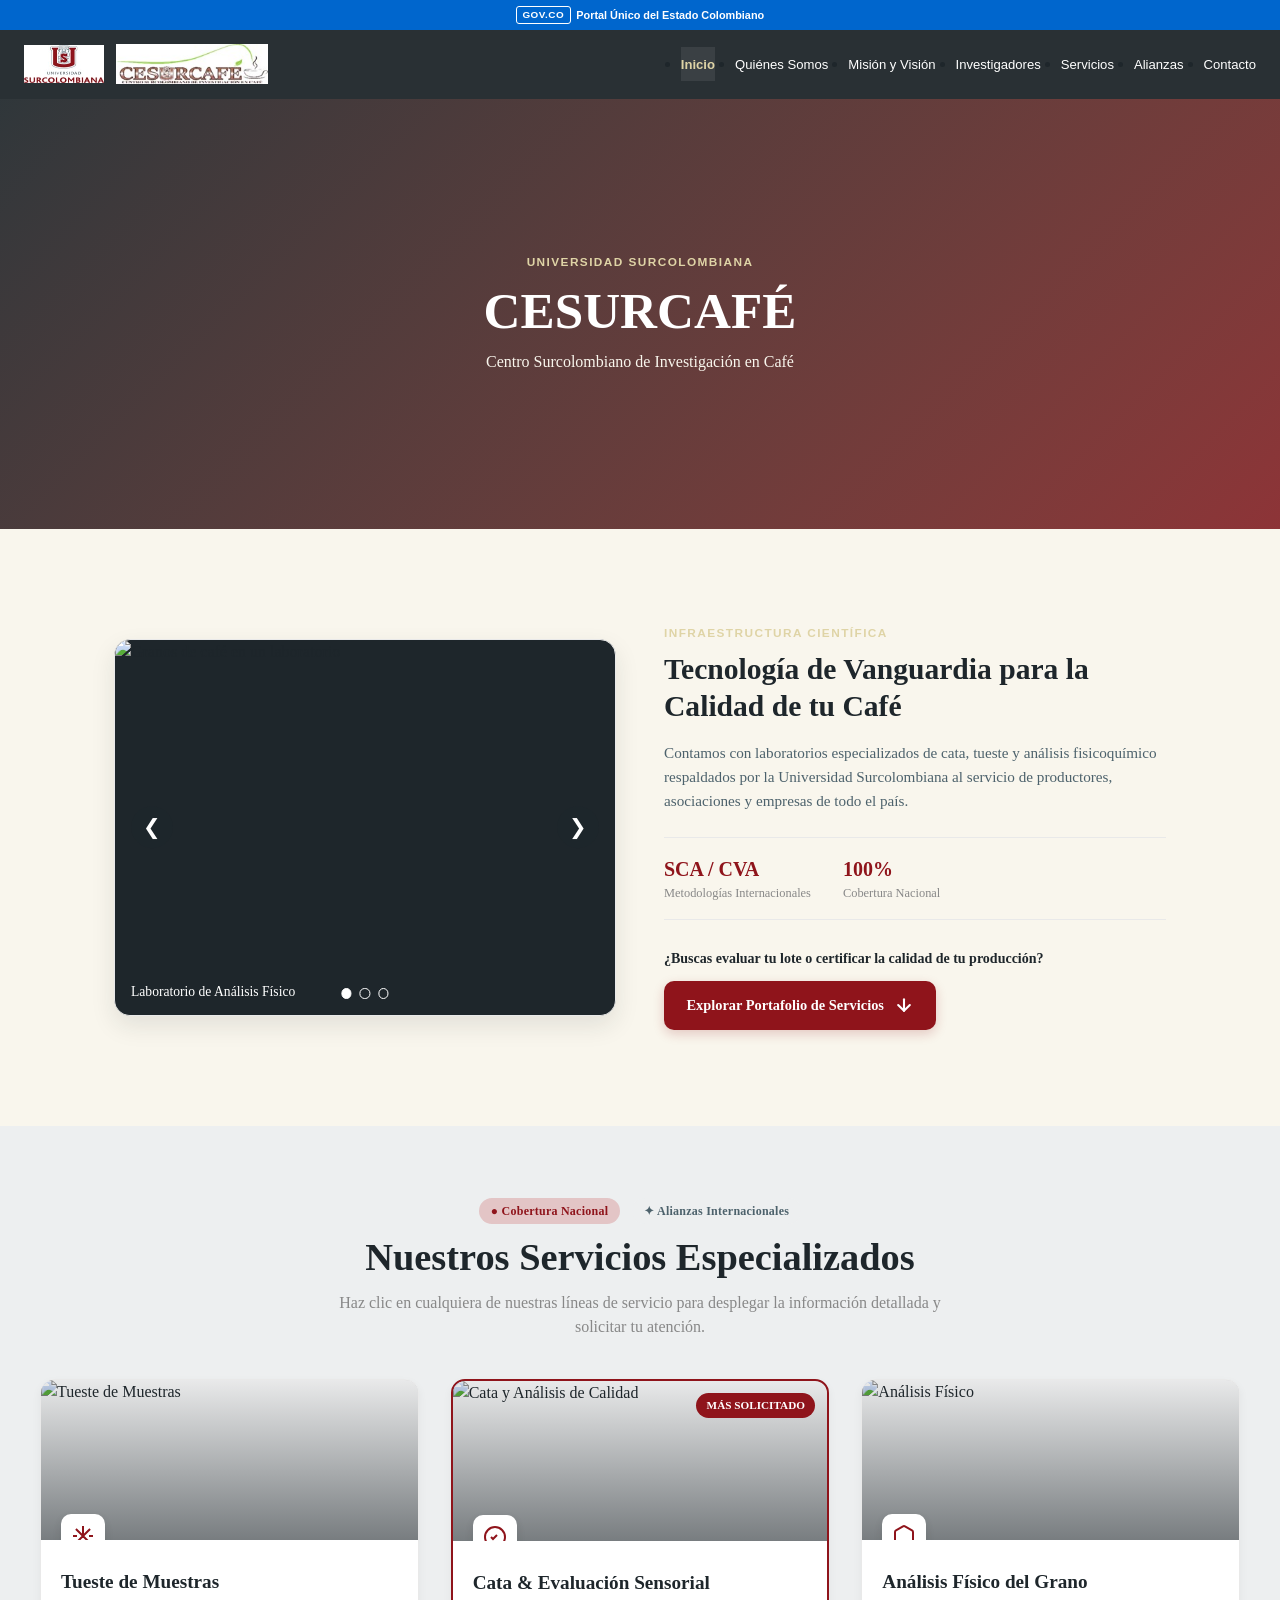
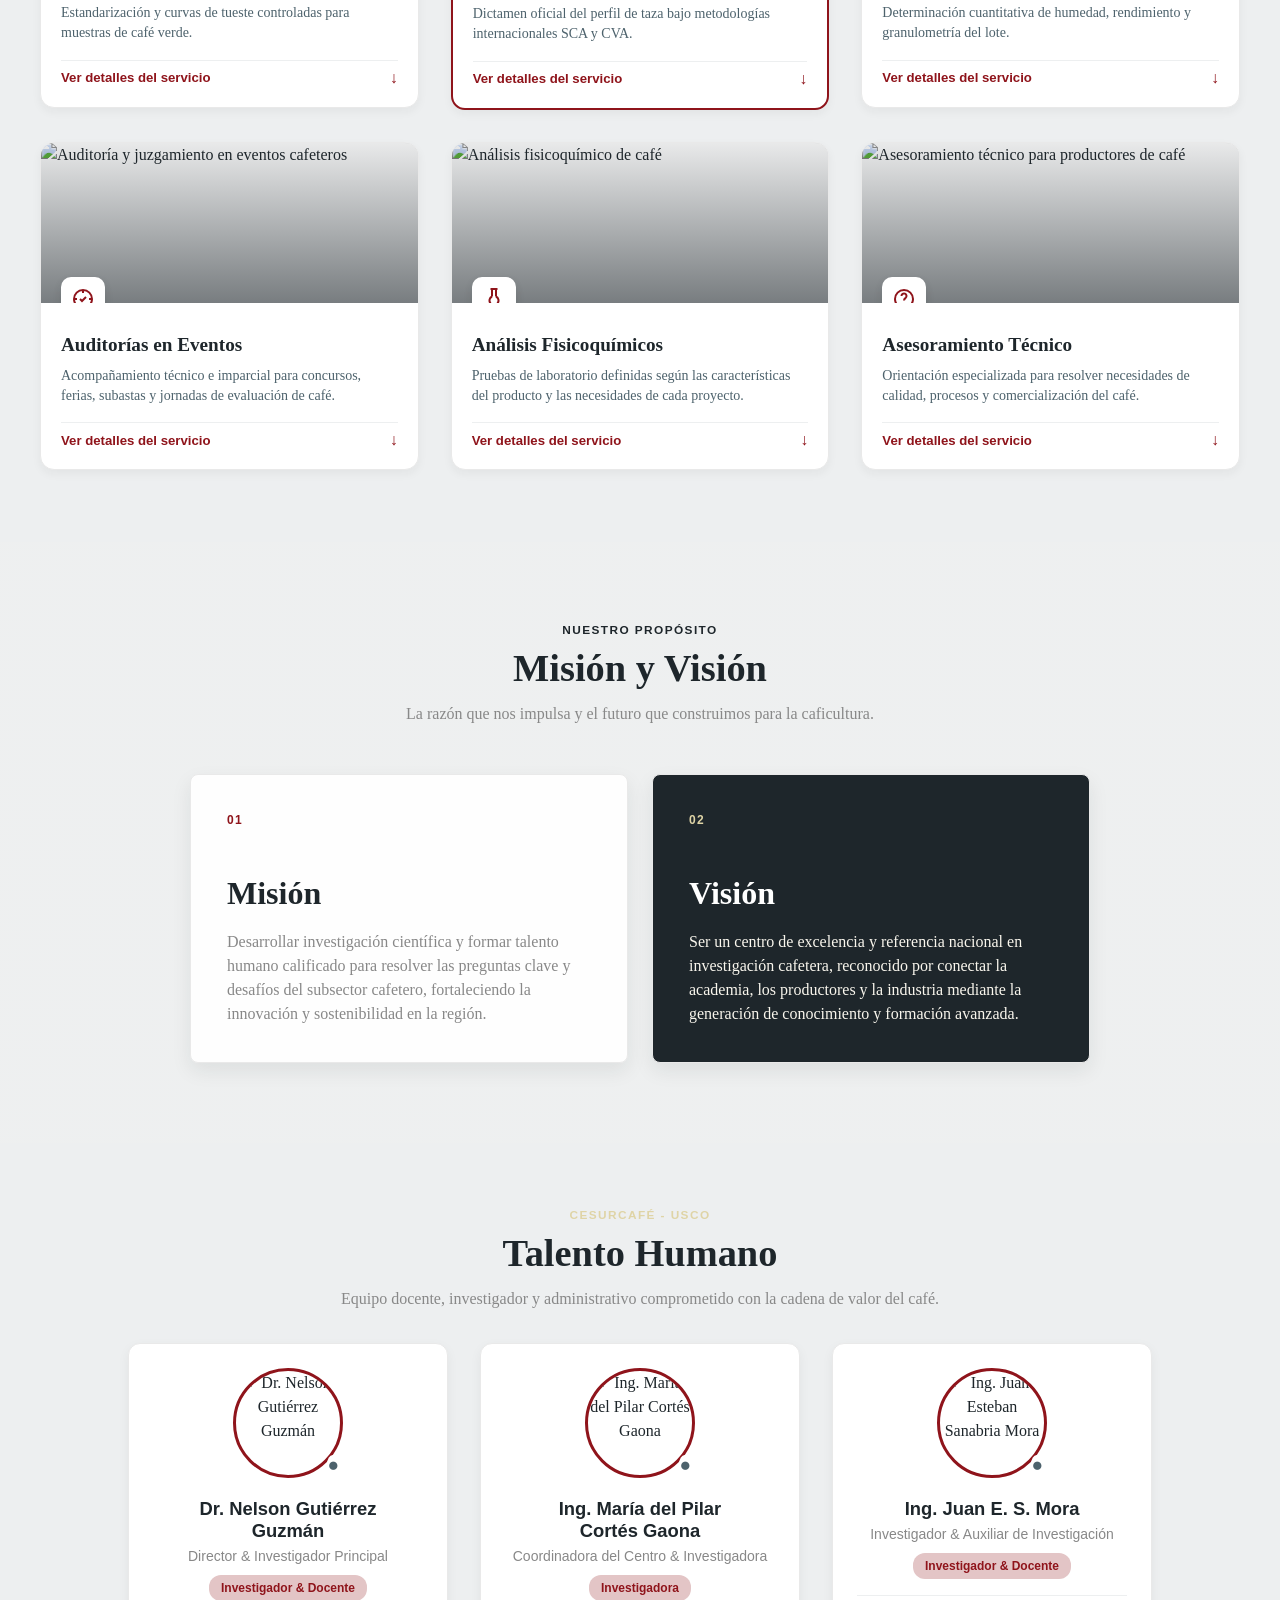
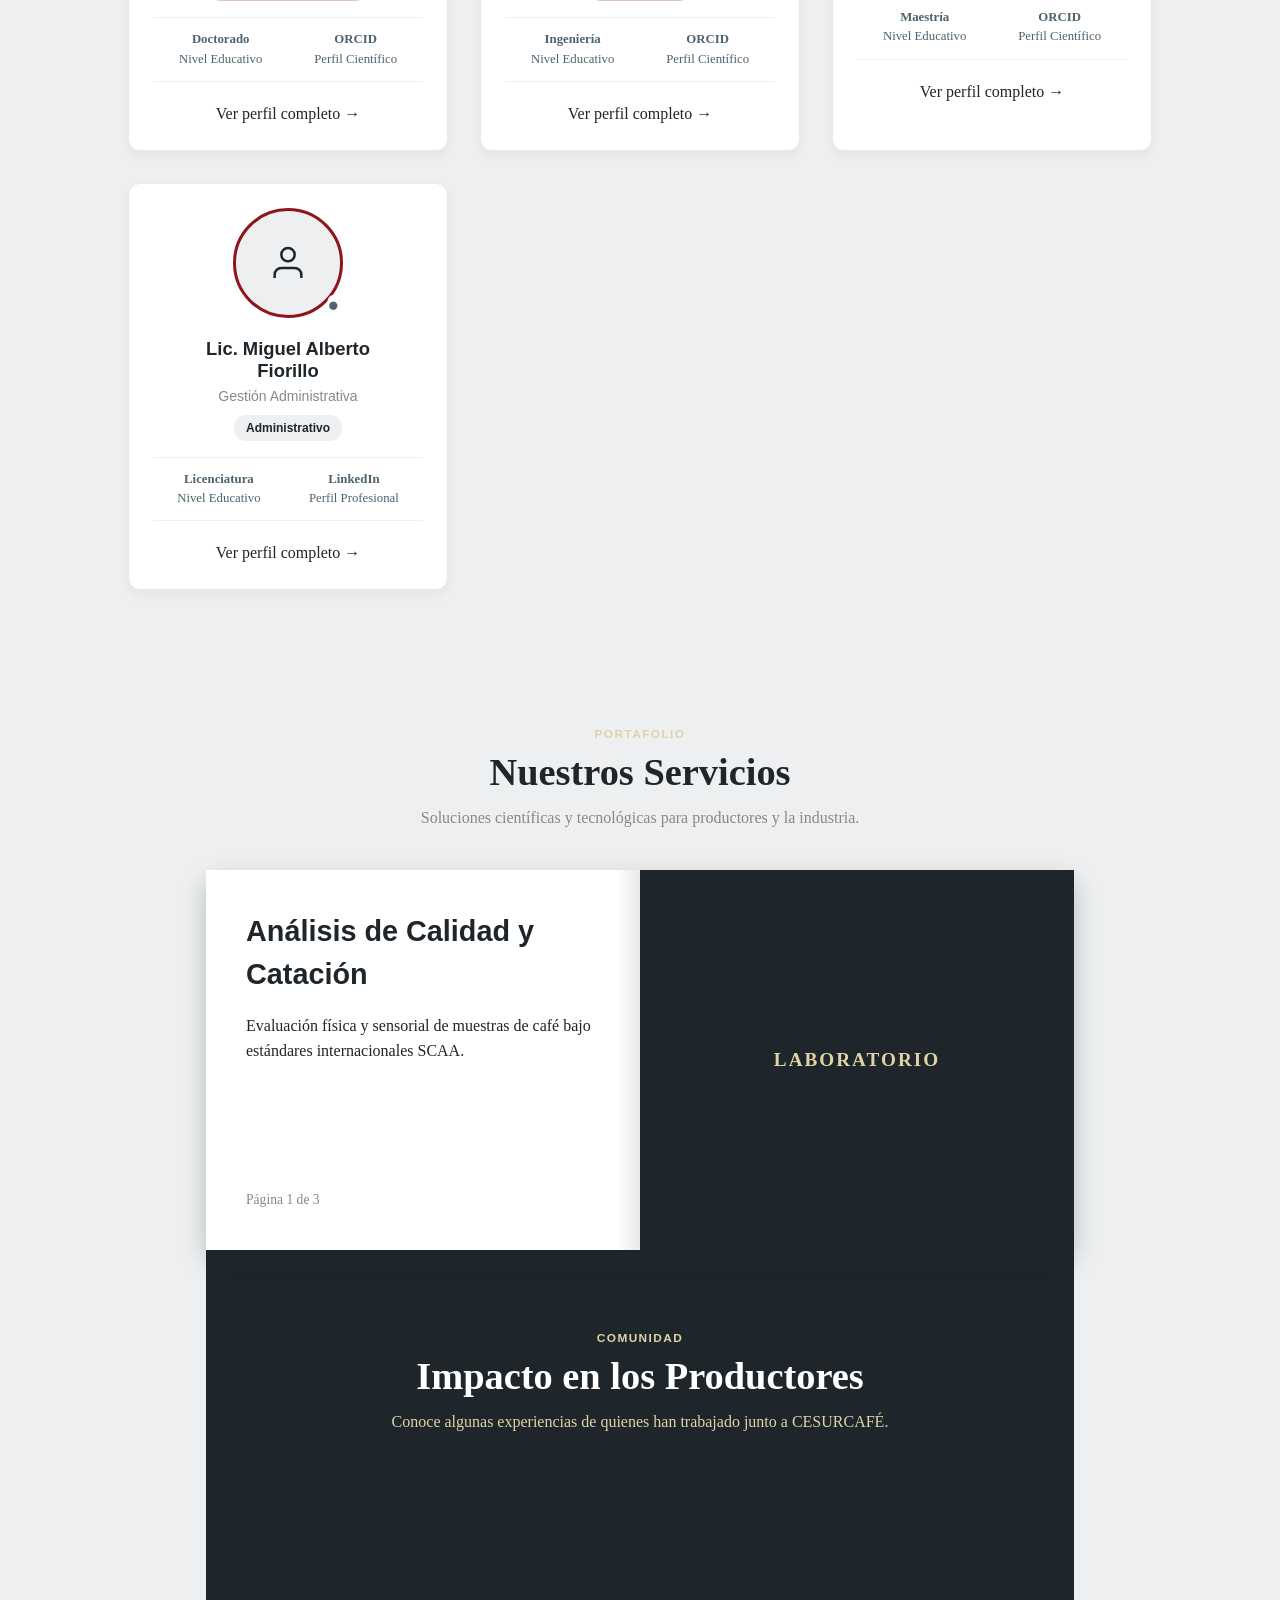
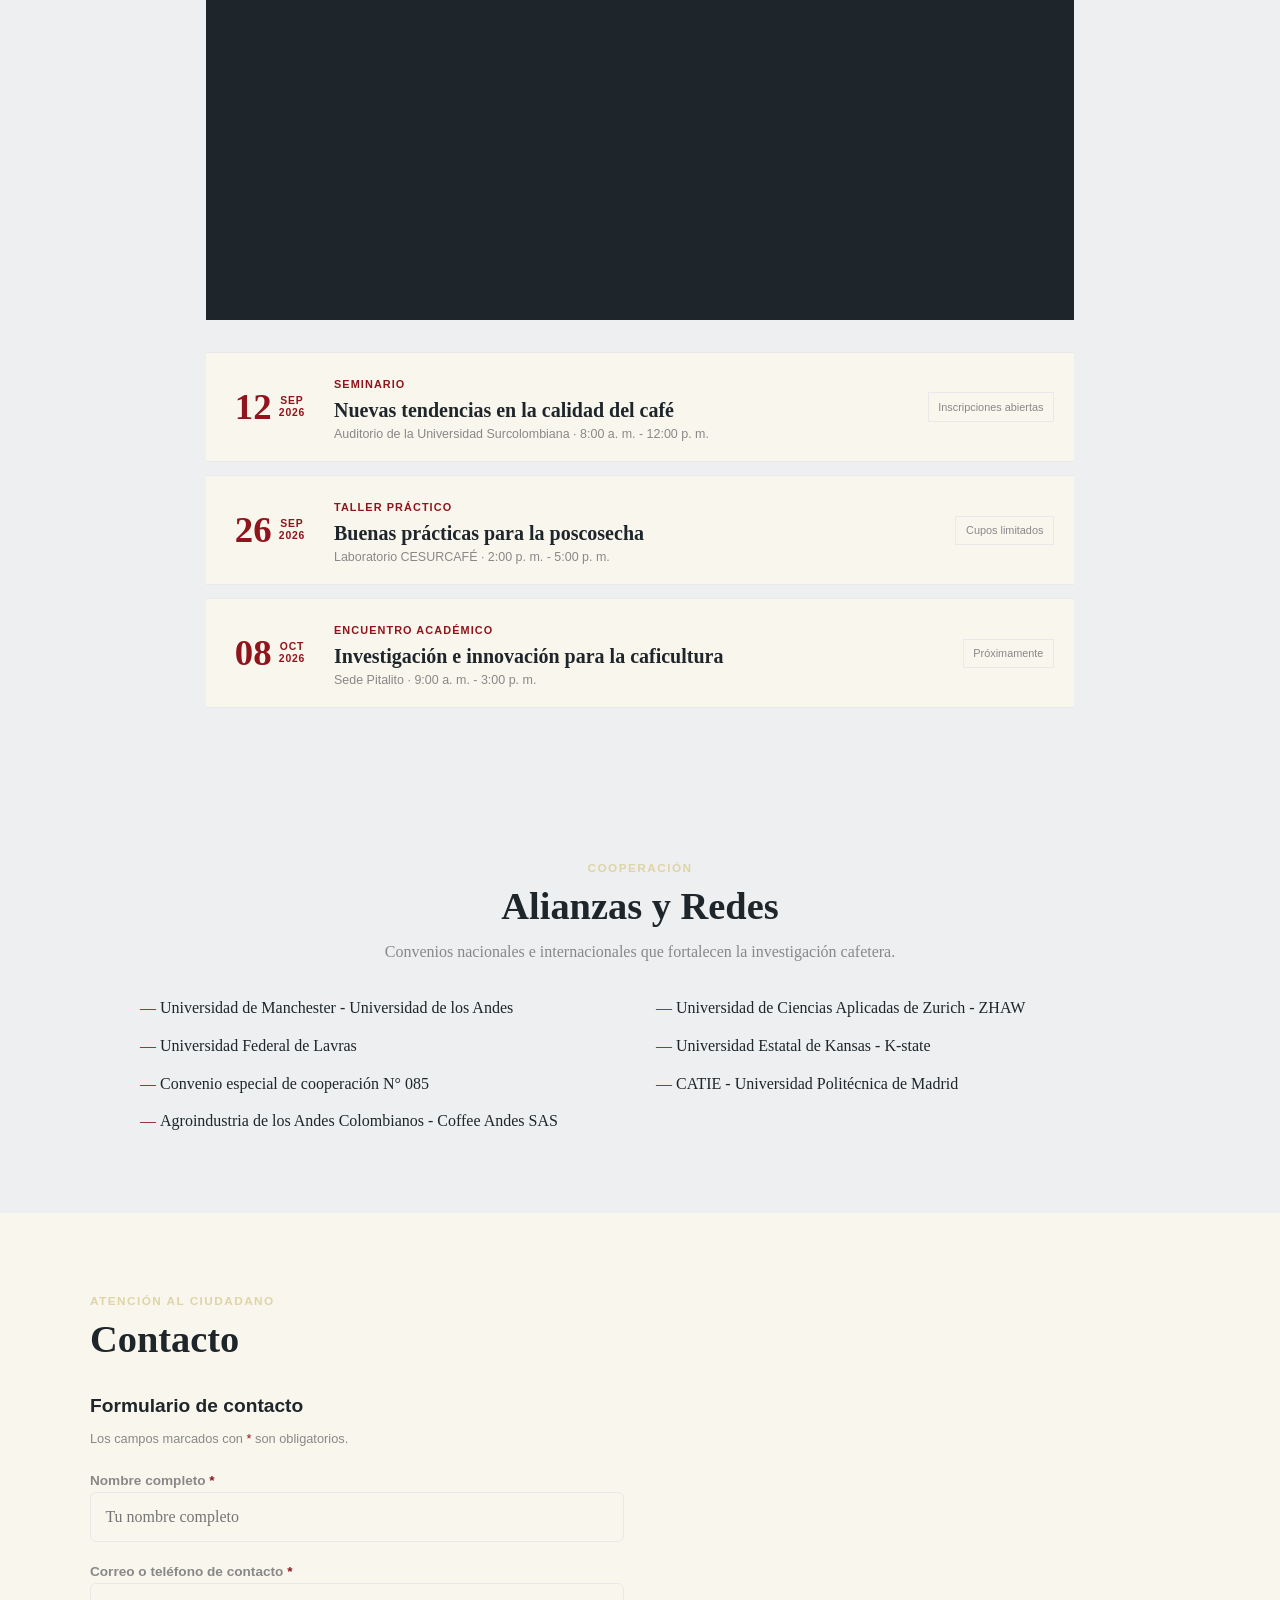
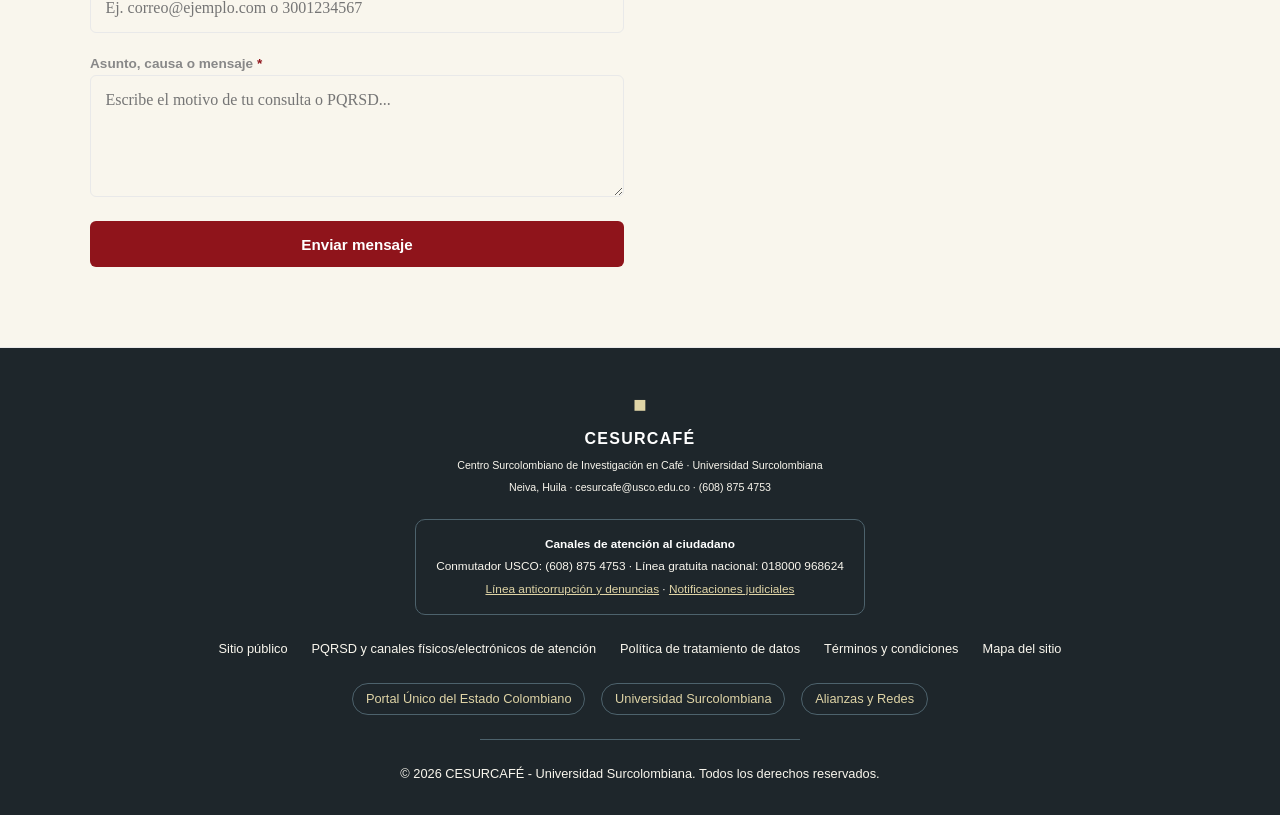
==== commit 01ce1ac9: "actualizacion 345" ====
--- a/index.html
+++ b/index.html
@@ -43,49 +43,310 @@
                 <li><a href="#mision-vision" class="nav-link">Misión y Visión</a></li>
                 <li><a href="#investigadores" class="nav-link">Investigadores</a></li>
                 <li><a href="#servicios" class="nav-link">Servicios</a></li>
-                <li><a href="#repositorio" class="nav-link">Repositorio</a></li>
+               
                 <li><a href="#alianzas" class="nav-link">Alianzas</a></li>
                 <li><a href="#contacto" class="nav-link">Contacto</a></li>
             </ul>
         </nav>
     <main id="main-content" tabindex="-1">
-        <!-- HERO / INICIO -->
-        <section id="inicio" class="page-hero">
-            <span class="hero-eyebrow">Universidad Surcolombiana</span>
-            <h1>CESURCAFÉ</h1>
-            <p>Centro Surcolombiano de Investigación en Café</p>
-        </section>
-
-        <!-- QUIÉNES SOMOS / RECORRIDO VIRTUAL -->
-        <section id="quienes-somos" class="section-padding">
-            <div class="virtual-tour-section">
-                <div class="section-header center-text">
-                    <span class="eyebrow-text">Infraestructura Científica</span>
-                    <h2>Conoce Nuestras Instalaciones</h2>
-                    <p>Explora el recorrido virtual de los laboratorios y áreas de investigación de CESURCAFÉ.</p>
-                </div>
-                <div class="virtual-tour-wrapper image-carousel" aria-label="Galería de instalaciones de CESURCAFÉ">
-                    <div class="carousel-track">
-                        <figure class="carousel-slide active">
-                            <img src="https://images.unsplash.com/photo-1447933601403-0c6688de566e?auto=format&fit=crop&w=1400&q=85" alt="Granos de café en un laboratorio">
-                        </figure>
-                        <figure class="carousel-slide">
-                            <img src="https://images.unsplash.com/photo-1498804103079-a6351b050096?auto=format&fit=crop&w=1400&q=85" alt="Preparación de café en las instalaciones">
-                        </figure>
-                        <figure class="carousel-slide">
-                            <img src="https://images.unsplash.com/photo-1514432324607-a09d9b4aefdd?auto=format&fit=crop&w=1400&q=85" alt="Equipo para análisis y preparación de café">
-                        </figure>
-                    </div>
-                    <button class="carousel-control carousel-control-prev" type="button" aria-label="Imagen anterior">&#10094;</button>
-                    <button class="carousel-control carousel-control-next" type="button" aria-label="Siguiente imagen">&#10095;</button>
-                    <div class="carousel-dots" aria-label="Seleccionar imagen">
-                        <button class="carousel-dot active" type="button" aria-label="Ver imagen 1"></button>
-                        <button class="carousel-dot" type="button" aria-label="Ver imagen 2"></button>
-                        <button class="carousel-dot" type="button" aria-label="Ver imagen 3"></button>
-                    </div>
-                </div>
-            </div>
-        </section>
+      
+       <!-- HERO / INICIO -->
+<section id="inicio" class="page-hero">
+    <span class="hero-eyebrow">Universidad Surcolombiana</span>
+    <h1>CESURCAFÉ</h1>
+    <p>Centro Surcolombiano de Investigación en Café</p>
+</section>
+
+<!-- QUIÉNES SOMOS / NUESTRAS INSTALACIONES + GANCHO A SERVICIOS -->
+<section id="quienes-somos" class="section-padding">
+    <div class="split-facility-container">
+        
+        <!-- COLUMNA IZQUIERDA: Carrusel Compacto de Instalaciones -->
+        <div class="facility-visual">
+            <div class="virtual-tour-wrapper image-carousel" aria-label="Galería de instalaciones de CESURCAFÉ">
+                <div class="carousel-track">
+                    <figure class="carousel-slide active">
+                        <img src="https://images.unsplash.com/photo-1447933601403-0c6688de566e?auto=format&fit=crop&w=1000&q=85" alt="Granos de café en un laboratorio">
+                        <figcaption class="slide-caption">Laboratorio de Análisis Físico</figcaption>
+                    </figure>
+                    <figure class="carousel-slide">
+                        <img src="https://images.unsplash.com/photo-1498804103079-a6351b050096?auto=format&fit=crop&w=1000&q=85" alt="Preparación de café en las instalaciones">
+                        <figcaption class="slide-caption">Sala de Cata y Análisis Sensorial</figcaption>
+                    </figure>
+                    <figure class="carousel-slide">
+                        <img src="https://images.unsplash.com/photo-1514432324607-a09d9b4aefdd?auto=format&fit=crop&w=1000&q=85" alt="Equipo para análisis y preparación de café">
+                        <figcaption class="slide-caption">Equipos de Tueste y Control Térmico</figcaption>
+                    </figure>
+                </div>
+                <button class="carousel-control carousel-control-prev" type="button" aria-label="Imagen anterior">&#10094;</button>
+                <button class="carousel-control carousel-control-next" type="button" aria-label="Siguiente imagen">&#10095;</button>
+                <div class="carousel-dots" aria-label="Seleccionar imagen">
+                    <button class="carousel-dot active" type="button" aria-label="Ver imagen 1"></button>
+                    <button class="carousel-dot" type="button" aria-label="Ver imagen 2"></button>
+                    <button class="carousel-dot" type="button" aria-label="Ver imagen 3"></button>
+                </div>
+            </div>
+        </div>
+
+        <!-- COLUMNA DERECHA: Gancho de Conversión (Call to Action hacia Servicios) -->
+        <div class="facility-content">
+            <span class="eyebrow-text">Infraestructura Científica</span>
+            <h2>Tecnología de Vanguardia para la Calidad de tu Café</h2>
+            <p class="facility-lead">
+                Contamos con laboratorios especializados de cata, tueste y análisis fisicoquímico respaldados por la Universidad Surcolombiana al servicio de productores, asociaciones y empresas de todo el país.
+            </p>
+
+            <!-- Cifras de Impacto / Confianza -->
+            <div class="facility-highlights">
+                <div class="highlight-item">
+                    <strong class="highlight-num">SCA / CVA</strong>
+                    <span>Metodologías Internacionales</span>
+                </div>
+                <div class="highlight-item">
+                    <strong class="highlight-num">100%</strong>
+                    <span>Cobertura Nacional</span>
+                </div>
+            </div>
+
+            <!-- Botón de Invitación para Continuar Bajando -->
+            <div class="explore-callout">
+                <p>¿Buscas evaluar tu lote o certificar la calidad de tu producción?</p>
+                <a href="#servicios" class="btn-scroll-services">
+                    <span>Explorar Portafolio de Servicios</span>
+                    <svg class="bounce-arrow" width="20" height="20" viewBox="0 0 24 24" fill="none" stroke="currentColor" stroke-width="2.5" stroke-linecap="round" stroke-linejoin="round">
+                        <line x1="12" y1="5" x2="12" y2="19"></line>
+                        <polyline points="19 12 12 19 5 12"></polyline>
+                    </svg>
+                </a>
+            </div>
+        </div>
+
+    </div>
+</section>
+
+        
+<section id="servicios" class="services-section">
+    <div class="section-header center-text">
+        <div class="reach-badges">
+            <span class="badge-reach national">● Cobertura Nacional</span>
+            <span class="badge-reach international">✦ Alianzas Internacionales</span>
+        </div>
+        <h2>Nuestros Servicios Especializados</h2>
+        <p class="section-lead">
+            Haz clic en cualquiera de nuestras líneas de servicio para desplegar la información detallada y solicitar tu atención.
+        </p>
+    </div>
+
+    <div class="services-grid">
+
+        <!-- TARJETA 1: Tueste de Muestras -->
+        <article class="service-expandable-card">
+            <div class="card-image-wrap">
+                <img src="https://images.unsplash.com/photo-1514432324607-a09d9b4aefdd?auto=format&fit=crop&w=600&q=80" alt="Tueste de Muestras" class="card-bg-image">
+                <div class="image-overlay"></div>
+                <div class="service-icon-badge">
+                    <svg width="24" height="24" viewBox="0 0 24 24" fill="none" stroke="currentColor" stroke-width="2"><path d="M12 2v10M12 18v4M4.93 4.93l7.07 7.07M12 12l7.07 7.07M2 12h4M18 12h4M4.93 19.07l7.07-7.07M12 12l7.07-7.07"/></svg>
+                </div>
+            </div>
+
+            <div class="card-visible-content">
+                <h3>Tueste de Muestras</h3>
+                <p class="short-desc">Estandarización y curvas de tueste controladas para muestras de café verde.</p>
+                <button class="toggle-expand-btn" type="button">
+                    <span>Ver detalles del servicio</span>
+                    <span class="arrow-icon">↓</span>
+                </button>
+            </div>
+
+            <div class="card-hidden-content">
+                <div class="details-inner">
+                    <h4>¿Qué incluye este servicio?</h4>
+                    <ul class="service-checklist">
+                        <li>Desarrollo de curvas de tueste para muestra física y sensorial.</li>
+                        <li>Perfiles ajustados a estándares de competición o perfil comercial.</li>
+                        <li>Empaque hermético y rotulado de muestras tostadas para envío nacional.</li>
+                    </ul>
+                    <a href="#contacto" class="btn-contact-service" data-service="Tueste de Muestras">
+                        Contactar para este servicio &rarr;
+                    </a>
+                </div>
+            </div>
+        </article>
+
+        <!-- TARJETA 2: Cata & Evaluación Sensorial -->
+        <article class="service-expandable-card highlighted">
+            <div class="card-image-wrap">
+                <img src="https://images.unsplash.com/photo-1511920170033-f8396924c348?auto=format&fit=crop&w=600&q=80" alt="Cata y Análisis de Calidad" class="card-bg-image">
+                <div class="image-overlay"></div>
+                <span class="top-tag">Más Solicitado</span>
+                <div class="service-icon-badge">
+                    <svg width="24" height="24" viewBox="0 0 24 24" fill="none" stroke="currentColor" stroke-width="2"><circle cx="12" cy="12" r="10"/><path d="M8 12l2 2 4-4"/></svg>
+                </div>
+            </div>
+
+            <div class="card-visible-content">
+                <h3>Cata & Evaluación Sensorial</h3>
+                <p class="short-desc">Dictamen oficial del perfil de taza bajo metodologías internacionales SCA y CVA.</p>
+                <button class="toggle-expand-btn" type="button">
+                    <span>Ver detalles del servicio</span>
+                    <span class="arrow-icon">↓</span>
+                </button>
+            </div>
+
+            <div class="card-hidden-content">
+                <div class="details-inner">
+                    <h4>¿Qué incluye este servicio?</h4>
+                    <ul class="service-checklist">
+                        <li>Ficha técnica con puntuación organoléptica detallada.</li>
+                        <li>Descriptor de notas (fragancia, aroma, acidez, cuerpo, dulzor y posgusto).</li>
+                        <li>Detección e informe de defectos e inconsistencias en la taza.</li>
+                    </ul>
+                    <a href="#contacto" class="btn-contact-service" data-service="Cata y Evaluación Sensorial">
+                        Contactar para este servicio &rarr;
+                    </a>
+                </div>
+            </div>
+        </article>
+
+        <!-- TARJETA 3: Análisis Físico de Grano -->
+        <article class="service-expandable-card">
+            <div class="card-image-wrap">
+                <img src="https://images.unsplash.com/photo-1447933601403-0c6688de566e?auto=format&fit=crop&w=600&q=80" alt="Análisis Físico" class="card-bg-image">
+                <div class="image-overlay"></div>
+                <div class="service-icon-badge">
+                    <svg width="24" height="24" viewBox="0 0 24 24" fill="none" stroke="currentColor" stroke-width="2"><path d="M21 16V8a2 2 0 0 0-1-1.73l-7-4a2 2 0 0 0-2 0l-7 4A2 2 0 0 0 3 8v8a2 2 0 0 0 1 1.73l7 4a2 2 0 0 0 2 0l7-4A2 2 0 0 0 21 16z"/></svg>
+                </div>
+            </div>
+
+            <div class="card-visible-content">
+                <h3>Análisis Físico del Grano</h3>
+                <p class="short-desc">Determinación cuantitativa de humedad, rendimiento y granulometría del lote.</p>
+                <button class="toggle-expand-btn" type="button">
+                    <span>Ver detalles del servicio</span>
+                    <span class="arrow-icon">↓</span>
+                </button>
+            </div>
+
+            <div class="card-hidden-content">
+                <div class="details-inner">
+                    <h4>¿Qué incluye este servicio?</h4>
+                    <ul class="service-checklist">
+                        <li>Medición de humedad y actividad de agua ($a_w$).</li>
+                        <li>Clasificación por malla (malla/granulometría) y cálculo de factor de rendimiento.</li>
+                        <li>Reporte de pasilla, almendra sana e impurezas físicas.</li>
+                    </ul>
+                    <a href="#contacto" class="btn-contact-service" data-service="Análisis Físico del Grano">
+                        Contactar para este servicio &rarr;
+                    </a>
+                </div>
+            </div>
+        </article>
+
+        <!-- TARJETA 4: Auditorías y Juzgamiento en Eventos -->
+        <article class="service-expandable-card">
+            <div class="card-image-wrap">
+                <img src="https://images.unsplash.com/photo-1556761175-b413da4baf72?auto=format&fit=crop&w=600&q=80" alt="Auditoría y juzgamiento en eventos cafeteros" class="card-bg-image">
+                <div class="image-overlay"></div>
+                <div class="service-icon-badge">
+                    <svg width="24" height="24" viewBox="0 0 24 24" fill="none" stroke="currentColor" stroke-width="2"><path d="M9 12l2 2 4-4"/><path d="M21 12c0 4.97-4.03 9-9 9s-9-4.03-9-9 4.03-9 9-9 9 4.03 9 9z"/><path d="M12 3v3M3 12h3M18 12h3"/></svg>
+                </div>
+            </div>
+
+            <div class="card-visible-content">
+                <h3>Auditorías en Eventos</h3>
+                <p class="short-desc">Acompañamiento técnico e imparcial para concursos, ferias, subastas y jornadas de evaluación de café.</p>
+                <button class="toggle-expand-btn" type="button">
+                    <span>Ver detalles del servicio</span>
+                    <span class="arrow-icon">↓</span>
+                </button>
+            </div>
+
+            <div class="card-hidden-content">
+                <div class="details-inner">
+                    <h4>¿Qué incluye este servicio?</h4>
+                    <ul class="service-checklist">
+                        <li>Auditoría de mesas, procesos de evaluación y resultados.</li>
+                        <li>Jueces, calibradores y acompañamiento especializado.</li>
+                        <li>Apoyo en concursos, ferias, subastas y eventos institucionales.</li>
+                    </ul>
+                    <a href="#contacto" class="btn-contact-service" data-service="Auditorías en Eventos">
+                        Contactar para este servicio &rarr;
+                    </a>
+                </div>
+            </div>
+        </article>
+
+        <!-- TARJETA 5: Análisis Fisicoquímicos -->
+        <article class="service-expandable-card">
+            <div class="card-image-wrap">
+                <img src="https://images.unsplash.com/photo-1532187863486-abf9dbad1b69?auto=format&fit=crop&w=600&q=80" alt="Análisis fisicoquímico de café" class="card-bg-image">
+                <div class="image-overlay"></div>
+                <div class="service-icon-badge">
+                    <svg width="24" height="24" viewBox="0 0 24 24" fill="none" stroke="currentColor" stroke-width="2"><path d="M10 2v7.5M14 2v7.5M8.5 2h7M14 9.5a4.5 4.5 0 1 1-4 0"/><path d="M7 21h10"/></svg>
+                </div>
+            </div>
+
+            <div class="card-visible-content">
+                <h3>Análisis Fisicoquímicos</h3>
+                <p class="short-desc">Pruebas de laboratorio definidas según las características del producto y las necesidades de cada proyecto.</p>
+                <button class="toggle-expand-btn" type="button">
+                    <span>Ver detalles del servicio</span>
+                    <span class="arrow-icon">↓</span>
+                </button>
+            </div>
+
+            <div class="card-hidden-content">
+                <div class="details-inner">
+                    <h4>¿Qué incluye este servicio?</h4>
+                    <ul class="service-checklist">
+                        <li>Selección de pruebas según el objetivo del análisis.</li>
+                        <li>Medición de variables fisicoquímicas y de calidad.</li>
+                        <li>Interpretación de resultados y reporte técnico.</li>
+                    </ul>
+                    <a href="#contacto" class="btn-contact-service" data-service="Análisis Fisicoquímicos">
+                        Contactar para este servicio &rarr;
+                    </a>
+                </div>
+            </div>
+        </article>
+
+        <!-- TARJETA 6: Asesoramiento -->
+        <article class="service-expandable-card">
+            <div class="card-image-wrap">
+                <img src="https://images.unsplash.com/photo-1551836022-d5d88e9218df?auto=format&fit=crop&w=600&q=80" alt="Asesoramiento técnico para productores de café" class="card-bg-image">
+                <div class="image-overlay"></div>
+                <div class="service-icon-badge">
+                    <svg width="24" height="24" viewBox="0 0 24 24" fill="none" stroke="currentColor" stroke-width="2"><circle cx="12" cy="12" r="9"/><path d="M9.5 9a2.5 2.5 0 1 1 4.2 1.8c-1.1.8-1.7 1.2-1.7 2.7"/><path d="M12 17h.01"/></svg>
+                </div>
+            </div>
+
+            <div class="card-visible-content">
+                <h3>Asesoramiento Técnico</h3>
+                <p class="short-desc">Orientación especializada para resolver necesidades de calidad, procesos y comercialización del café.</p>
+                <button class="toggle-expand-btn" type="button">
+                    <span>Ver detalles del servicio</span>
+                    <span class="arrow-icon">↓</span>
+                </button>
+            </div>
+
+            <div class="card-hidden-content">
+                <div class="details-inner">
+                    <h4>¿Qué incluye este servicio?</h4>
+                    <ul class="service-checklist">
+                        <li>Diagnóstico de necesidades y definición de objetivos.</li>
+                        <li>Recomendaciones para procesos en finca y laboratorio.</li>
+                        <li>Acompañamiento en proyectos de investigación aplicada.</li>
+                    </ul>
+                    <a href="#contacto" class="btn-contact-service" data-service="Asesoramiento Técnico">
+                        Contactar para este servicio &rarr;
+                    </a>
+                </div>
+            </div>
+        </article>
+
+    </div>
+</section>
+
 
       <!-- MISIÓN Y VISIÓN -->
         <section id="mision-vision" class="mission-vision-section">
@@ -206,7 +467,7 @@
         <article class="investigator-card card-trigger" data-category="administrativo" data-target="modal-miguel" role="button" tabindex="0">
             <div class="investigator-photo-wrap">
                 <div class="investigator-photo photo-placeholder">
-                    <svg width="40" height="40" viewBox="0 0 24 24" fill="none" stroke="#8b0000" stroke-width="1.5"><path d="M20 21v-2a4 4 0 0 0-4-4H8a4 4 0 0 0-4 4v2"></path><circle cx="12" cy="7" r="4"></circle></svg>
+                    <svg width="40" height="40" viewBox="0 0 24 24" fill="none" stroke="currentColor" stroke-width="1.5"><path d="M20 21v-2a4 4 0 0 0-4-4H8a4 4 0 0 0-4 4v2"></path><circle cx="12" cy="7" r="4"></circle></svg>
                 </div>
                 <span class="availability-badge" title="Activo">●</span>
             </div>
@@ -321,7 +582,7 @@
         <button class="modal-close-btn">&times;</button>
         <div class="modal-header-profile">
             <div class="modal-photo photo-placeholder">
-                <svg width="48" height="48" viewBox="0 0 24 24" fill="none" stroke="#8b0000" stroke-width="1.5"><path d="M20 21v-2a4 4 0 0 0-4-4H8a4 4 0 0 0-4 4v2"></path><circle cx="12" cy="7" r="4"></circle></svg>
+                <svg width="48" height="48" viewBox="0 0 24 24" fill="none" stroke="currentColor" stroke-width="1.5"><path d="M20 21v-2a4 4 0 0 0-4-4H8a4 4 0 0 0-4 4v2"></path><circle cx="12" cy="7" r="4"></circle></svg>
             </div>
             <div>
                 <h2>Lic. Miguel Alberto Fiorillo</h2>
@@ -413,15 +674,7 @@
 
         </div>
 
-        <!-- Controles para pasar páginas -->
-        <div class="book-controls" aria-label="Controles del portafolio de servicios">
-            <button class="book-btn" id="prevPageBtn" type="button" aria-label="Ver servicio anterior">← Anterior</button>
-            <span class="page-indicator" id="pageIndicator" aria-hidden="true">1 / 3</span>
-            <button class="book-btn" id="nextPageBtn" type="button" aria-label="Ver siguiente servicio">Siguiente →</button>
-        </div>
-    </div>
-</section>
-
+        
 
 <!-- TESTIMONIOS (CARRUSEL SPLIDE) -->
 <section class="testimonials-section section-padding" aria-label="Impacto en los Productores">
@@ -506,43 +759,8 @@
     </div>
 </section>
 
-     <!-- SECCIÓN DE PRÓXIMOS EVENTOS Y AGENDA SEMANAL -->
-<section id="proximos-eventos" class="events-section section-padding">
-    <div class="section-header center-text">
-        <span class="eyebrow-text">Agenda</span>
-        <h2>Próximos Eventos</h2>
-        <p>Participa en las actividades académicas y técnicas de CESURCAFÉ.</p>
-    </div>
-
-    <!-- CALENDARIO SEMANAL (Informativo / Filtro por día) -->
-    <div class="booking-calendar agenda-calendar-container">
-        <p class="booking-subtitle">Programación del 7 al 11 de septiembre</p>
-        
-        <div class="calendar-days" role="group" aria-label="Selección de día de la semana">
-            <button type="button" class="day-btn active" aria-pressed="true">
-                <span class="day-name">LUN</span>
-                <span class="day-number">7</span>
-            </button>
-            <button type="button" class="day-btn">
-                <span class="day-name">MAR</span>
-                <span class="day-number">8</span>
-            </button>
-            <button type="button" class="day-btn disabled" disabled aria-disabled="true">
-                <span class="day-name">MIÉ</span>
-                <span class="day-number">9</span>
-            </button>
-            <button type="button" class="day-btn">
-                <span class="day-name">JUE</span>
-                <span class="day-number">10</span>
-            </button>
-            <button type="button" class="day-btn">
-                <span class="day-name">VIE</span>
-                <span class="day-number">11</span>
-            </button>
-        </div>
-        <p class="calendar-note">Los días sin programación o actividades sin cupo aparecen desactivados.</p>
-    </div>
-
+
+    
     <!-- LISTA DE EVENTOS -->
     <div class="events-list">
         <article class="event-item">
@@ -585,57 +803,7 @@
         </article>
     </div>
 </section>
-        <!-- REPOSITORIO DE INVESTIGACIONES -->
-        <section id="repositorio" class="repo-section">
-            <div class="repo-header">
-                <div>
-                    <span class="eyebrow-text">Publicaciones</span>
-                    <h2>Repositorio de Investigaciones</h2>
-                </div>
-            </div>
-
-            <div class="repo-grid">
-                <article class="repo-card card-trigger" role="button" tabindex="0" data-modal="fermentacion">
-                    <div class="card-media">
-                        <span class="tag tag-area">Calidad</span>
-                        <span class="tag tag-type">Artículo</span>
-                        [Imagen Publicación]
-                    </div>
-                    <div class="card-body">
-                        <h3 class="card-title">Impacto de la Fermentación Prolongada en Cafés Especiales</h3>
-                        <p class="card-summary">Estudio sobre las variaciones químicas y sensoriales durante el proceso de fermentación anaeróbica.</p>
-                        <small class="card-author">Por: Dr. Carlos Eduardo Ramos</small>
-                    </div>
-                </article>
-
-                <article class="repo-card card-trigger" role="button" tabindex="0" data-modal="sostenibilidad">
-                    <div class="card-media">
-                        <span class="tag tag-area">Sostenibilidad</span>
-                        <span class="tag tag-type">Cartilla Rural</span>
-                        [Imagen Publicación]
-                    </div>
-                    <div class="card-body">
-                        <h3 class="card-title">Guía de Manejo Sostenible de Subproductos del Café</h3>
-                        <p class="card-summary">Manual práctico para la transformación del mucílago y la pulpa en abonos orgánicos.</p>
-                        <small class="card-author">Por: Dra. María Fernanda Gómez</small>
-                    </div>
-                </article>
-
-                <article class="repo-card card-trigger" role="button" tabindex="0" data-modal="microbiologia">
-                    <div class="card-media">
-                        <span class="tag tag-area">Biotecnología</span>
-                        <span class="tag tag-type">Libro</span>
-                        [Imagen Publicación]
-                    </div>
-                    <div class="card-body">
-                        <h3 class="card-title">Microbiología Aplicada a la Caficultura Moderna</h3>
-                        <p class="card-summary">Compendio sobre microorganismos nativos y su rol en la diferenciación de perfiles de taza.</p>
-                        <small class="card-author">Por: Equipo CESURCAFÉ</small>
-                    </div>
-                </article>
-            </div>
-        </section>
-
+       
         <!-- ALIANZAS Y REDES (trasladado desde el footer al cuerpo de la página) -->
         <section id="alianzas" class="section-padding alliances-section">
             <div class="section-header center-text">
@@ -1054,6 +1222,21 @@
             splide.mount(window.splide.Extensions);
         });
     </script>
+    <script>
+        document.addEventListener('DOMContentLoaded', () => {
+            document.querySelectorAll('.toggle-expand-btn').forEach((button) => {
+                button.setAttribute('aria-expanded', 'false');
+
+                button.addEventListener('click', () => {
+                    const card = button.closest('.service-expandable-card');
+                    const isExpanded = card.classList.toggle('is-expanded');
+
+                    button.setAttribute('aria-expanded', String(isExpanded));
+                    button.querySelector('span').textContent = isExpanded ? 'Ver menos' : 'Ver detalles';
+                });
+            });
+        });
+    </script>
 
 </body>
 </html>
--- a/Styles.css
+++ b/Styles.css
@@ -311,6 +311,518 @@
 .carousel-dots { position: absolute; bottom: 1rem; left: 50%; display: flex; gap: 0.5rem; transform: translateX(-50%); }
 .carousel-dot { width: 0.65rem; height: 0.65rem; padding: 0; border: 1px solid var(--usco-bg-main); border-radius: 50%; background: transparent; cursor: pointer; }
 .carousel-dot.active { background: var(--usco-bg-main); }
+
+/* --- Contenedor split de instalaciones --- */
+.split-facility-container {
+    display: grid;
+    max-width: 1200px;
+    grid-template-columns: 1fr 1fr;
+    align-items: center;
+    gap: 3rem;
+    margin: 0 auto;
+    padding: 1rem 1.5rem;
+}
+
+.facility-visual {
+    width: 100%;
+}
+
+/* Carrusel compacto de instalaciones */
+.facility-visual .virtual-tour-wrapper {
+    position: relative;
+    aspect-ratio: 4 / 3;
+    overflow: hidden;
+    border-radius: 16px;
+    box-shadow: 0 10px 25px color-mix(in srgb, var(--usco-text-dark) 10%, transparent);
+}
+
+.facility-visual .carousel-track {
+    display: flex;
+    width: 100%;
+    height: 100%;
+    transition: transform 0.4s ease-in-out;
+}
+
+.facility-visual .carousel-slide {
+    position: relative;
+    inset: auto;
+    min-width: 100%;
+    height: 100%;
+    margin: 0;
+    opacity: 1;
+}
+
+.facility-visual .carousel-slide img {
+    width: 100%;
+    height: 100%;
+    object-fit: cover;
+}
+
+.slide-caption {
+    position: absolute;
+    bottom: 0;
+    left: 0;
+    width: 100%;
+    padding: 0.75rem 1rem;
+    background: linear-gradient(to bottom, transparent, color-mix(in srgb, var(--usco-text-dark) 75%, transparent));
+    color: var(--usco-bg-main);
+    font-size: 0.85rem;
+    font-weight: 500;
+}
+
+/* Contenido de instalaciones */
+.facility-content {
+    display: flex;
+    flex-direction: column;
+    justify-content: center;
+}
+
+.facility-content h2 {
+    margin: 0.5rem 0 1rem;
+    color: var(--usco-text-dark);
+    font-size: 1.85rem;
+    line-height: 1.25;
+}
+
+.facility-lead {
+    margin-bottom: 1.5rem;
+    color: var(--usco-slate-blue);
+    font-size: 0.95rem;
+    line-height: 1.6;
+}
+
+/* Cifras de confianza */
+.facility-highlights {
+    display: flex;
+    gap: 2rem;
+    margin-bottom: 1.75rem;
+    padding: 1rem 0;
+    border-top: 1px solid var(--usco-border-light);
+    border-bottom: 1px solid var(--usco-border-light);
+}
+
+.highlight-item {
+    display: flex;
+    flex-direction: column;
+}
+
+.highlight-num {
+    color: var(--usco-red-primary);
+    font-size: 1.25rem;
+    font-weight: 800;
+}
+
+.highlight-item span {
+    color: var(--usco-text-muted);
+    font-size: 0.775rem;
+    font-weight: 500;
+}
+
+.explore-callout p {
+    margin-bottom: 0.75rem;
+    color: var(--usco-text-dark);
+    font-size: 0.875rem;
+    font-weight: 600;
+}
+
+.btn-scroll-services {
+    display: inline-flex;
+    align-items: center;
+    gap: 0.6rem;
+    padding: 0.85rem 1.4rem;
+    border-radius: 10px;
+    background-color: var(--usco-red-primary);
+    color: var(--usco-bg-main);
+    box-shadow: 0 4px 12px color-mix(in srgb, var(--usco-red-primary) 20%, transparent);
+    font-size: 0.9rem;
+    font-weight: 700;
+    text-decoration: none;
+    transition: background-color 0.2s ease, transform 0.2s ease;
+}
+
+.btn-scroll-services:hover {
+    background-color: var(--usco-red-hover);
+    transform: translateY(-2px);
+}
+
+.bounce-arrow {
+    animation: bounce 1.8s infinite;
+}
+
+@keyframes bounce {
+    0%, 20%, 50%, 80%, 100% { transform: translateY(0); }
+    40% { transform: translateY(4px); }
+    60% { transform: translateY(2px); }
+}
+
+@media (max-width: 868px) {
+    .split-facility-container {
+        grid-template-columns: 1fr;
+        gap: 2rem;
+    }
+}
+
+/* --- SECCIÓN DE SERVICIOS CESURCAFÉ --- */
+.services-section {
+    padding: 4.5rem 1.5rem;
+    background-color: var(--usco-bg-secondary);
+}
+
+.section-lead {
+    max-width: 680px;
+    margin: 0.75rem auto 0;
+    color: var(--usco-slate-blue);
+    font-size: 1rem;
+    line-height: 1.5;
+}
+
+/* Badges de Cobertura */
+.reach-badges {
+    display: flex;
+    justify-content: center;
+    gap: 0.75rem;
+    margin-bottom: 0.75rem;
+    flex-wrap: wrap;
+}
+
+.badge-reach {
+    font-size: 0.75rem;
+    font-weight: 700;
+    padding: 0.25rem 0.75rem;
+    border-radius: 9999px;
+    letter-spacing: 0.02em;
+}
+
+.badge-reach.national {
+    background-color: var(--usco-red-soft);
+    color: var(--usco-red-primary);
+}
+
+.badge-reach.international {
+    background-color: var(--usco-bg-secondary);
+    color: var(--usco-slate-blue);
+}
+
+/* Rejilla de Tarjetas */
+.services-grid {
+    display: grid;
+    grid-template-columns: repeat(auto-fit, minmax(310px, 1fr));
+    align-items: start;
+    gap: 2rem;
+    max-width: 1200px;
+    margin: 2.5rem auto 0;
+}
+
+/* --- Tarjetas expandibles de servicios --- */
+.service-expandable-card {
+    position: relative;
+    display: flex;
+    flex-direction: column;
+    overflow: hidden;
+    border: 1px solid var(--usco-border-light);
+    border-radius: 14px;
+    background: var(--usco-bg-main);
+    box-shadow: 0 4px 10px color-mix(in srgb, var(--usco-text-dark) 5%, transparent);
+    transition: all 0.3s cubic-bezier(0.4, 0, 0.2, 1);
+}
+
+.service-expandable-card:hover {
+    transform: translateY(-5px);
+    border-color: var(--usco-red-primary);
+    box-shadow: 0 12px 20px -3px color-mix(in srgb, var(--usco-red-primary) 8%, transparent);
+}
+
+.service-expandable-card.highlighted {
+    border: 2px solid var(--usco-red-primary);
+}
+
+/* Imagen con overlay */
+.card-image-wrap {
+    position: relative;
+    width: 100%;
+    height: 160px;
+    overflow: hidden;
+}
+
+.card-bg-image {
+    width: 100%;
+    height: 100%;
+    object-fit: cover;
+    transition: transform 0.4s ease;
+}
+
+.service-expandable-card:hover .card-bg-image {
+    transform: scale(1.06);
+}
+
+.image-overlay {
+    position: absolute;
+    inset: 0;
+    background: linear-gradient(to bottom, color-mix(in srgb, var(--usco-text-dark) 10%, transparent) 0%, color-mix(in srgb, var(--usco-text-dark) 60%, transparent) 100%);
+}
+
+.top-tag {
+    position: absolute;
+    top: 12px;
+    right: 12px;
+    padding: 0.25rem 0.65rem;
+    border-radius: 9999px;
+    background-color: var(--usco-red-primary);
+    color: var(--usco-bg-main);
+    font-size: 0.7rem;
+    font-weight: 700;
+    text-transform: uppercase;
+}
+
+.service-icon-badge {
+    position: absolute;
+    bottom: -18px;
+    left: 20px;
+    z-index: 2;
+    display: flex;
+    width: 44px;
+    height: 44px;
+    align-items: center;
+    justify-content: center;
+    border-radius: 10px;
+    background: var(--usco-bg-main);
+    color: var(--usco-red-primary);
+    box-shadow: 0 4px 8px color-mix(in srgb, var(--usco-text-dark) 12%, transparent);
+}
+
+/* Contenido visible */
+.card-visible-content {
+    padding: 1.75rem 1.25rem 1.25rem;
+}
+
+.card-visible-content h3 {
+    margin-bottom: 0.4rem;
+    color: var(--usco-text-dark);
+    font-size: 1.2rem;
+}
+
+.short-desc {
+    margin-bottom: 1rem;
+    color: var(--usco-slate-blue);
+    font-size: 0.875rem;
+    line-height: 1.45;
+}
+
+.toggle-expand-btn {
+    display: flex;
+    width: 100%;
+    align-items: center;
+    justify-content: space-between;
+    padding: 0.5rem 0 0;
+    border: none;
+    border-top: 1px solid var(--usco-bg-secondary);
+    background: none;
+    color: var(--usco-red-primary);
+    font-size: 0.825rem;
+    font-weight: 700;
+    cursor: pointer;
+}
+
+.arrow-icon {
+    font-size: 1rem;
+    transition: transform 0.3s ease;
+}
+
+/* Contenido oculto / expandible */
+.card-hidden-content {
+    max-height: 0;
+    overflow: hidden;
+    background-color: color-mix(in srgb, var(--usco-bg-main) 98%, var(--usco-bg-secondary));
+    transition: max-height 0.4s cubic-bezier(0, 1, 0, 1);
+}
+
+.service-expandable-card.is-expanded .card-hidden-content {
+    max-height: 500px;
+    transition: max-height 0.4s ease-in-out;
+}
+
+.service-expandable-card.is-expanded .arrow-icon {
+    transform: rotate(180deg);
+}
+
+.details-inner {
+    padding: 1.25rem;
+    border-top: 1px dashed var(--usco-border-light);
+}
+
+.details-inner h4 {
+    margin-bottom: 0.5rem;
+    color: var(--usco-text-dark);
+    font-size: 0.9rem;
+}
+
+.service-checklist {
+    margin: 0 0 1.25rem;
+    padding: 0;
+    list-style: none;
+}
+
+.service-checklist li {
+    position: relative;
+    padding: 0.25rem 0 0.25rem 1.2rem;
+    color: var(--usco-slate-blue);
+    font-size: 0.825rem;
+}
+
+.service-checklist li::before {
+    position: absolute;
+    left: 0;
+    color: var(--usco-red-primary);
+    content: "✓";
+    font-weight: bold;
+}
+
+.btn-contact-service {
+    display: block;
+    padding: 0.65rem 1rem;
+    border-radius: 8px;
+    background-color: var(--usco-red-primary);
+    color: var(--usco-bg-main);
+    font-size: 0.85rem;
+    font-weight: 600;
+    text-align: center;
+    text-decoration: none;
+    transition: background-color 0.2s ease;
+}
+
+.btn-contact-service:hover {
+    background-color: var(--usco-red-hover);
+}
+
+.service-card {
+    background: var(--usco-bg-main);
+    border: 1px solid var(--usco-border-light);
+    border-radius: 12px;
+    padding: 2rem;
+    display: flex;
+    flex-direction: column;
+    position: relative;
+    box-shadow: 0 4px 6px -1px color-mix(in srgb, var(--usco-text-dark) 3%, transparent);
+    transition: transform 0.25s ease, box-shadow 0.25s ease, border-color 0.25s ease;
+}
+
+.service-card:hover {
+    transform: translateY(-5px);
+    box-shadow: 0 12px 20px -3px color-mix(in srgb, var(--usco-red-primary) 8%, transparent);
+    border-color: var(--usco-red-primary);
+}
+
+.service-card.highlighted-card {
+    border: 2px solid var(--usco-red-primary);
+}
+
+.card-badge {
+    position: absolute;
+    top: -12px;
+    right: 20px;
+    background-color: var(--usco-red-primary);
+    color: var(--usco-bg-main);
+    font-size: 0.7rem;
+    font-weight: 700;
+    padding: 0.2rem 0.65rem;
+    border-radius: 9999px;
+    text-transform: uppercase;
+}
+
+.service-icon {
+    width: 52px;
+    height: 52px;
+    background-color: var(--usco-red-soft);
+    color: var(--usco-red-primary);
+    border-radius: 10px;
+    display: flex;
+    align-items: center;
+    justify-content: center;
+    margin-bottom: 1.25rem;
+}
+
+.service-card h3 {
+    font-size: 1.2rem;
+    color: var(--usco-text-dark);
+    margin-bottom: 0.5rem;
+}
+
+.service-card p {
+    font-size: 0.875rem;
+    color: var(--usco-slate-blue);
+    line-height: 1.5;
+    margin-bottom: 1.25rem;
+}
+
+.service-highlights {
+    list-style: none;
+    padding: 0;
+    margin: auto 0 0 0;
+    border-top: 1px solid var(--usco-bg-secondary);
+    padding-top: 1rem;
+}
+
+.service-highlights li {
+    font-size: 0.8rem;
+    color: var(--usco-text-dark);
+    padding: 0.25rem 0;
+    position: relative;
+    padding-left: 1.2rem;
+}
+
+.service-highlights li::before {
+    content: "✓";
+    color: var(--usco-red-primary);
+    font-weight: bold;
+    position: absolute;
+    left: 0;
+}
+
+/* Banner CTA Inferior */
+.services-cta-banner {
+    max-width: 1200px;
+    margin: 3.5rem auto 0;
+    background: linear-gradient(135deg, var(--usco-red-primary) 0%, var(--usco-red-hover) 100%);
+    color: var(--usco-bg-main);
+    border-radius: 14px;
+    padding: 2.5rem 2rem;
+    display: flex;
+    align-items: center;
+    justify-content: space-between;
+    gap: 2rem;
+    flex-wrap: wrap;
+}
+
+.cta-text h3 {
+    font-size: 1.35rem;
+    margin-bottom: 0.5rem;
+    color: var(--usco-bg-main);
+}
+
+.cta-text p {
+    font-size: 0.9rem;
+    color: var(--usco-red-soft);
+    max-width: 650px;
+    margin: 0;
+}
+
+.btn-primary-cta {
+    display: inline-block;
+    background-color: var(--usco-bg-main);
+    color: var(--usco-red-primary);
+    font-weight: 700;
+    padding: 0.85rem 1.6rem;
+    border-radius: 8px;
+    text-decoration: none;
+    font-size: 0.9rem;
+    white-space: nowrap;
+    transition: background-color 0.2s ease, transform 0.2s ease;
+}
+
+.btn-primary-cta:hover {
+    background-color: var(--usco-red-soft);
+    transform: scale(1.02);
+}
 
 .mission-vision-section { padding: 5rem max(1.5rem, calc((100% - 1000px) / 2)); background: linear-gradient(color-mix(in srgb, var(--usco-bg-secondary) 92%, transparent), color-mix(in srgb, var(--usco-bg-secondary) 92%, transparent)), url('https://images.unsplash.com/photo-1501339847302-ac426a4a7cbb?auto=format&fit=crop&w=1600&q=80') center / cover; }
 .light-eyebrow, .section-title-light, .section-subtitle-light { color: var(--text-primary); }
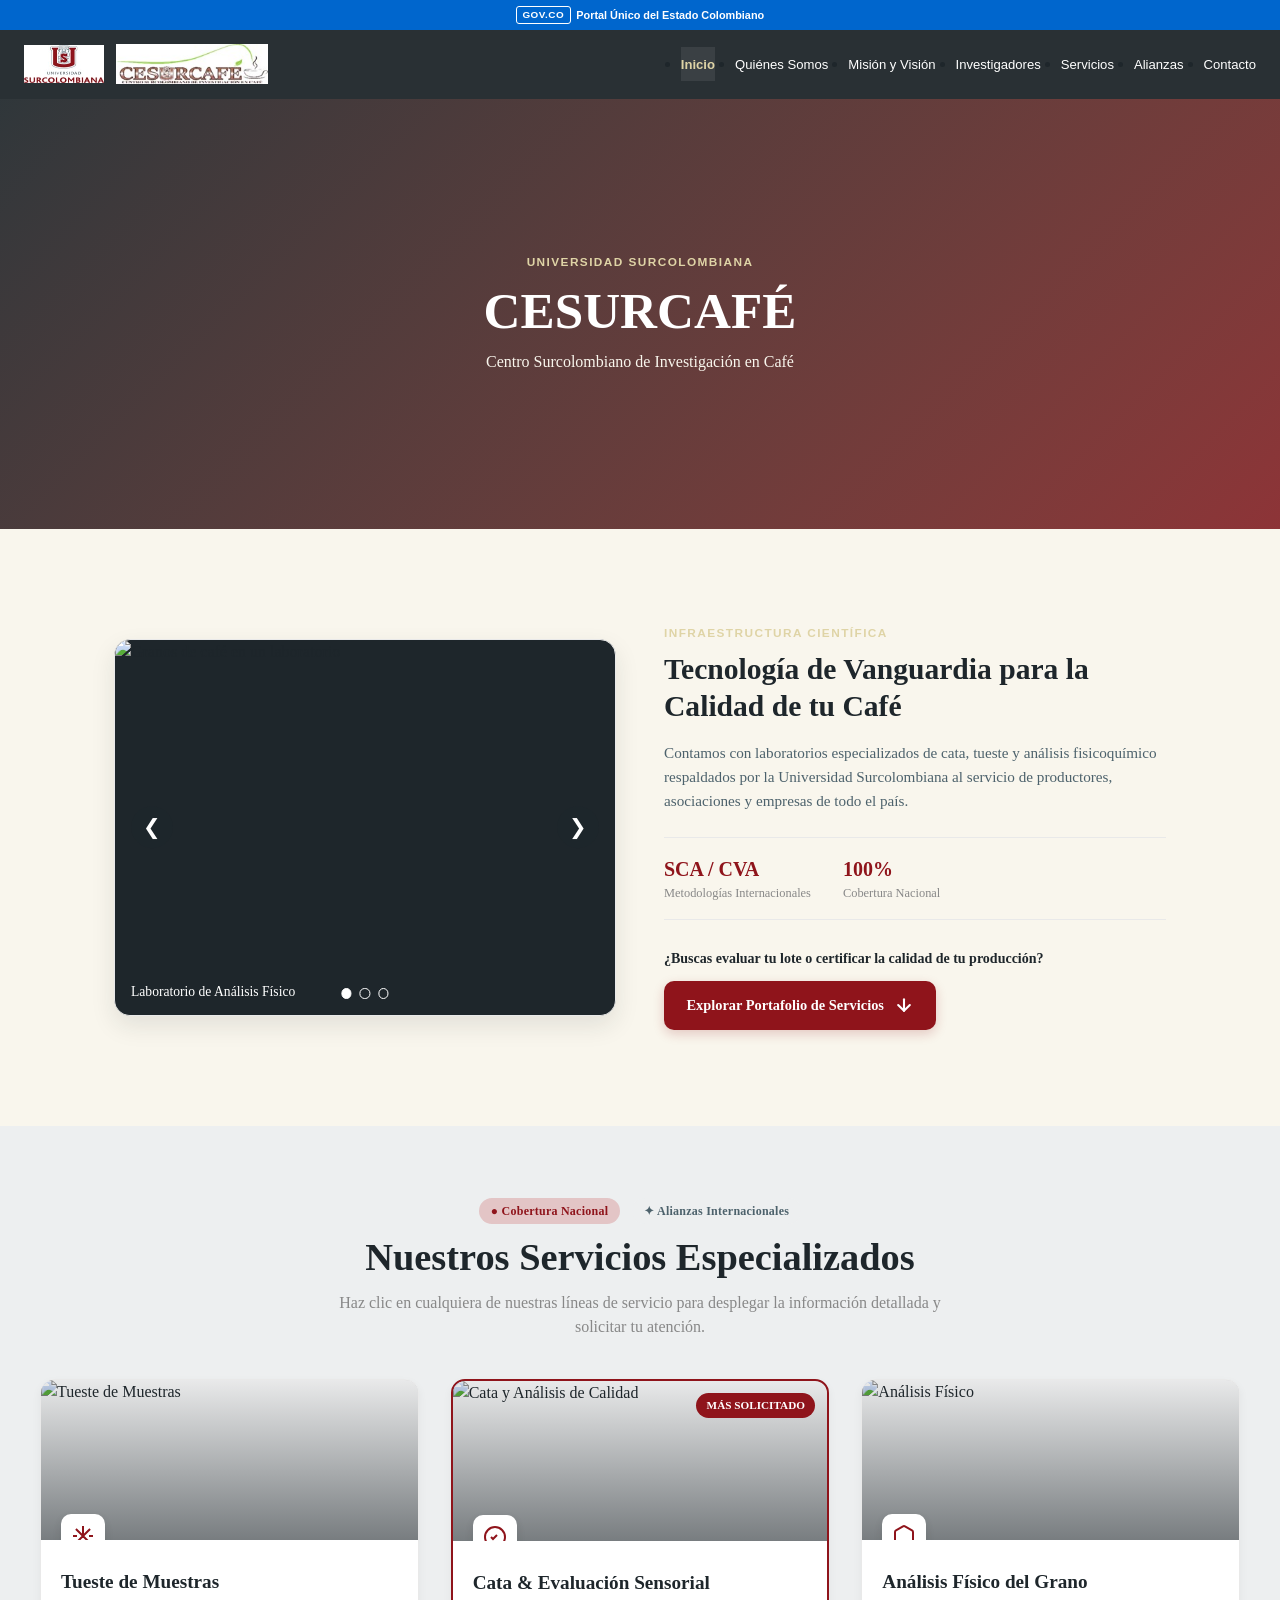
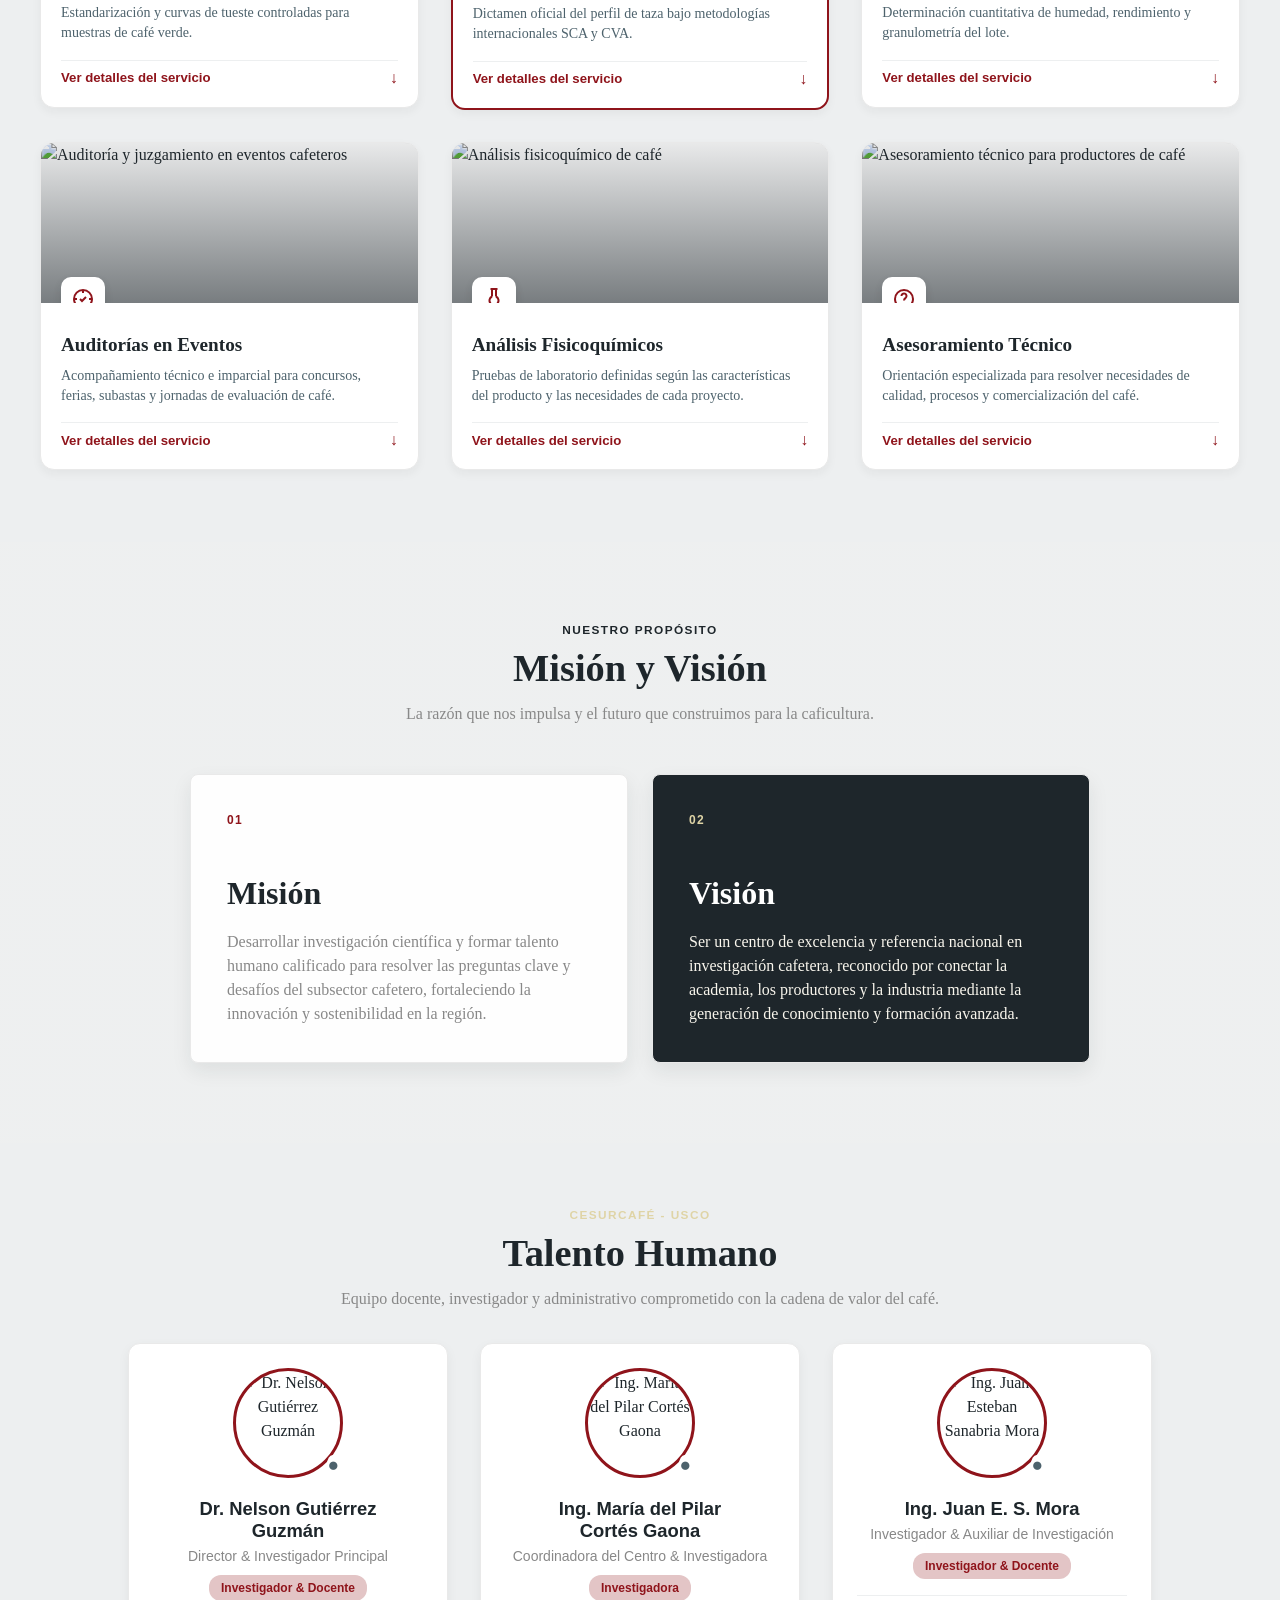
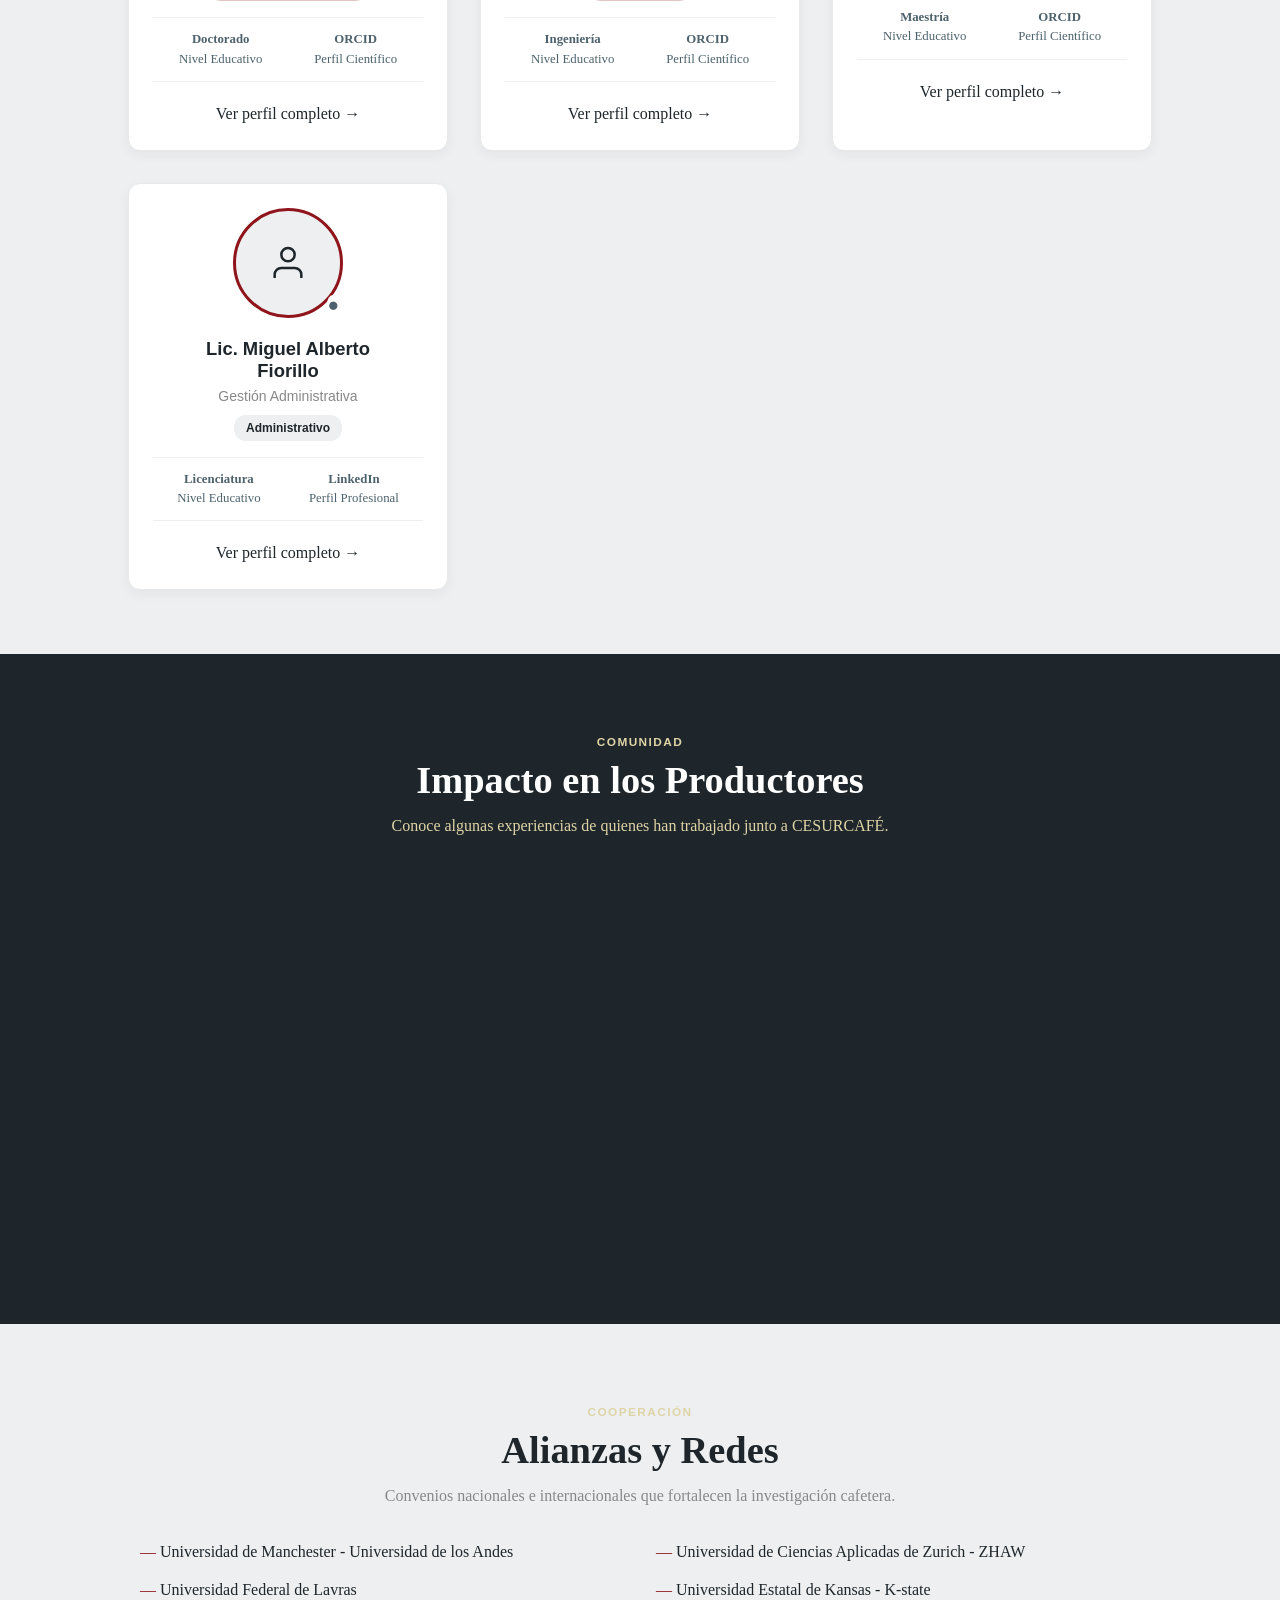
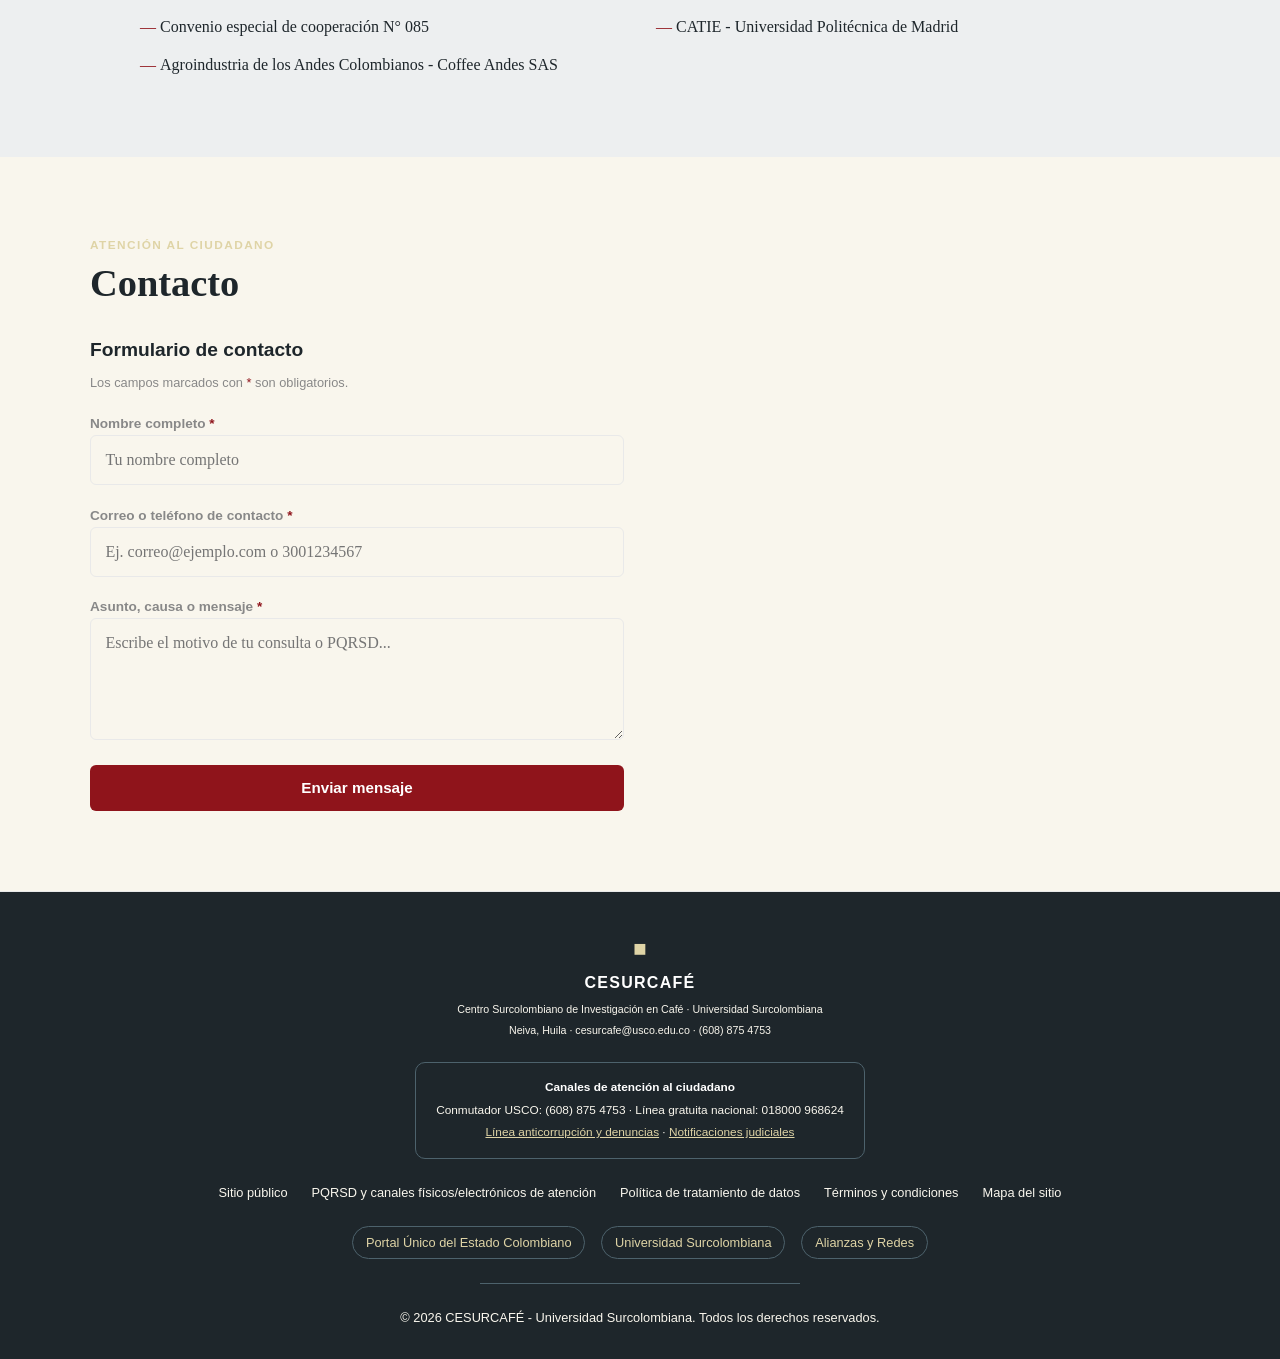
==== commit bd7b0afd: "quitar cosas" ====
--- a/index.html
+++ b/index.html
@@ -606,74 +606,6 @@
 
 </div>
 
-
-       <!-- SECCIÓN NUESTROS SERVICIOS -->
-<section class="services-section" id="servicios" aria-label="Portafolio de Servicios">
-    <div class="section-header center-text">
-        <span class="eyebrow-text">Portafolio</span>
-        <h2>Nuestros Servicios</h2>
-        <p>Soluciones científicas y tecnológicas para productores y la industria.</p>
-    </div>
-
-    <!-- Contenedor Libro/Revista con Región Interactiva -->
-    <div class="book-container">
-        <!-- Región accesible que anuncia los cambios de página a lectores de pantalla -->
-        <div id="book-announcer" class="sr-only" aria-live="polite" aria-atomic="true">
-            Mostrando servicio 1 de 3: Análisis de Calidad y Catación.
-        </div>
-
-        <div class="book" id="servicesBook">
-
-            <!-- HOJA 1 (Inicialmente Activa) -->
-            <article class="page active" id="page-1" aria-hidden="false">
-                <div class="page-side page-left">
-                    <div class="service-content">
-                        <h3>Análisis de Calidad y Catación</h3>
-                        <p>Evaluación física y sensorial de muestras de café bajo estándares internacionales SCAA.</p>
-                    </div>
-                    <div class="page-footer">Página 1 de 3</div>
-                </div>
-                <div class="page-side page-right dark-bg">
-                    <div class="service-visual">
-                        <span>LABORATORIO</span>
-                    </div>
-                </div>
-            </article>
-
-            <!-- HOJA 2 (Oculta para lectores de pantalla inicialmente) -->
-            <article class="page" id="page-2" aria-hidden="true">
-                <div class="page-side page-left">
-                    <div class="service-content">
-                        <h3>Asesoría en Postcosecha</h3>
-                        <p>Acompañamiento técnico para procesos de fermentación controlada y secado eficiente.</p>
-                    </div>
-                    <div class="page-footer">Página 2 de 3</div>
-                </div>
-                <div class="page-side page-right dark-bg">
-                    <div class="service-visual">
-                        <span>CAMPO Y FINCA</span>
-                    </div>
-                </div>
-            </article>
-
-            <!-- HOJA 3 -->
-            <article class="page" id="page-3" aria-hidden="true">
-                <div class="page-side page-left">
-                    <div class="service-content">
-                        <h3>Investigación y Desarrollo</h3>
-                        <p>Proyectos aplicados a la innovación varietal y sostenibilidad de los cafetales del Huila.</p>
-                    </div>
-                    <div class="page-footer">Página 3 de 3</div>
-                </div>
-                <div class="page-side page-right dark-bg">
-                    <div class="service-visual">
-                        <span>I+D+i</span>
-                    </div>
-                </div>
-            </article>
-
-        </div>
-
         
 
 <!-- TESTIMONIOS (CARRUSEL SPLIDE) -->
@@ -760,49 +692,6 @@
 </section>
 
 
-    
-    <!-- LISTA DE EVENTOS -->
-    <div class="events-list">
-        <article class="event-item">
-            <time class="event-date" datetime="2026-09-12">
-                <strong>12</strong>
-                <span>SEP<br>2026</span>
-            </time>
-            <div class="event-details">
-                <span class="event-type">Seminario</span>
-                <h3>Nuevas tendencias en la calidad del café</h3>
-                <p>Auditorio de la Universidad Surcolombiana · 8:00 a. m. - 12:00 p. m.</p>
-            </div>
-            <span class="event-status status-open">Inscripciones abiertas</span>
-        </article>
-
-        <article class="event-item">
-            <time class="event-date" datetime="2026-09-26">
-                <strong>26</strong>
-                <span>SEP<br>2026</span>
-            </time>
-            <div class="event-details">
-                <span class="event-type">Taller práctico</span>
-                <h3>Buenas prácticas para la poscosecha</h3>
-                <p>Laboratorio CESURCAFÉ · 2:00 p. m. - 5:00 p. m.</p>
-            </div>
-            <span class="event-status status-limited">Cupos limitados</span>
-        </article>
-
-        <article class="event-item">
-            <time class="event-date" datetime="2026-10-08">
-                <strong>08</strong>
-                <span>OCT<br>2026</span>
-            </time>
-            <div class="event-details">
-                <span class="event-type">Encuentro académico</span>
-                <h3>Investigación e innovación para la caficultura</h3>
-                <p>Sede Pitalito · 9:00 a. m. - 3:00 p. m.</p>
-            </div>
-            <span class="event-status status-upcoming">Próximamente</span>
-        </article>
-    </div>
-</section>
        
         <!-- ALIANZAS Y REDES (trasladado desde el footer al cuerpo de la página) -->
         <section id="alianzas" class="section-padding alliances-section">
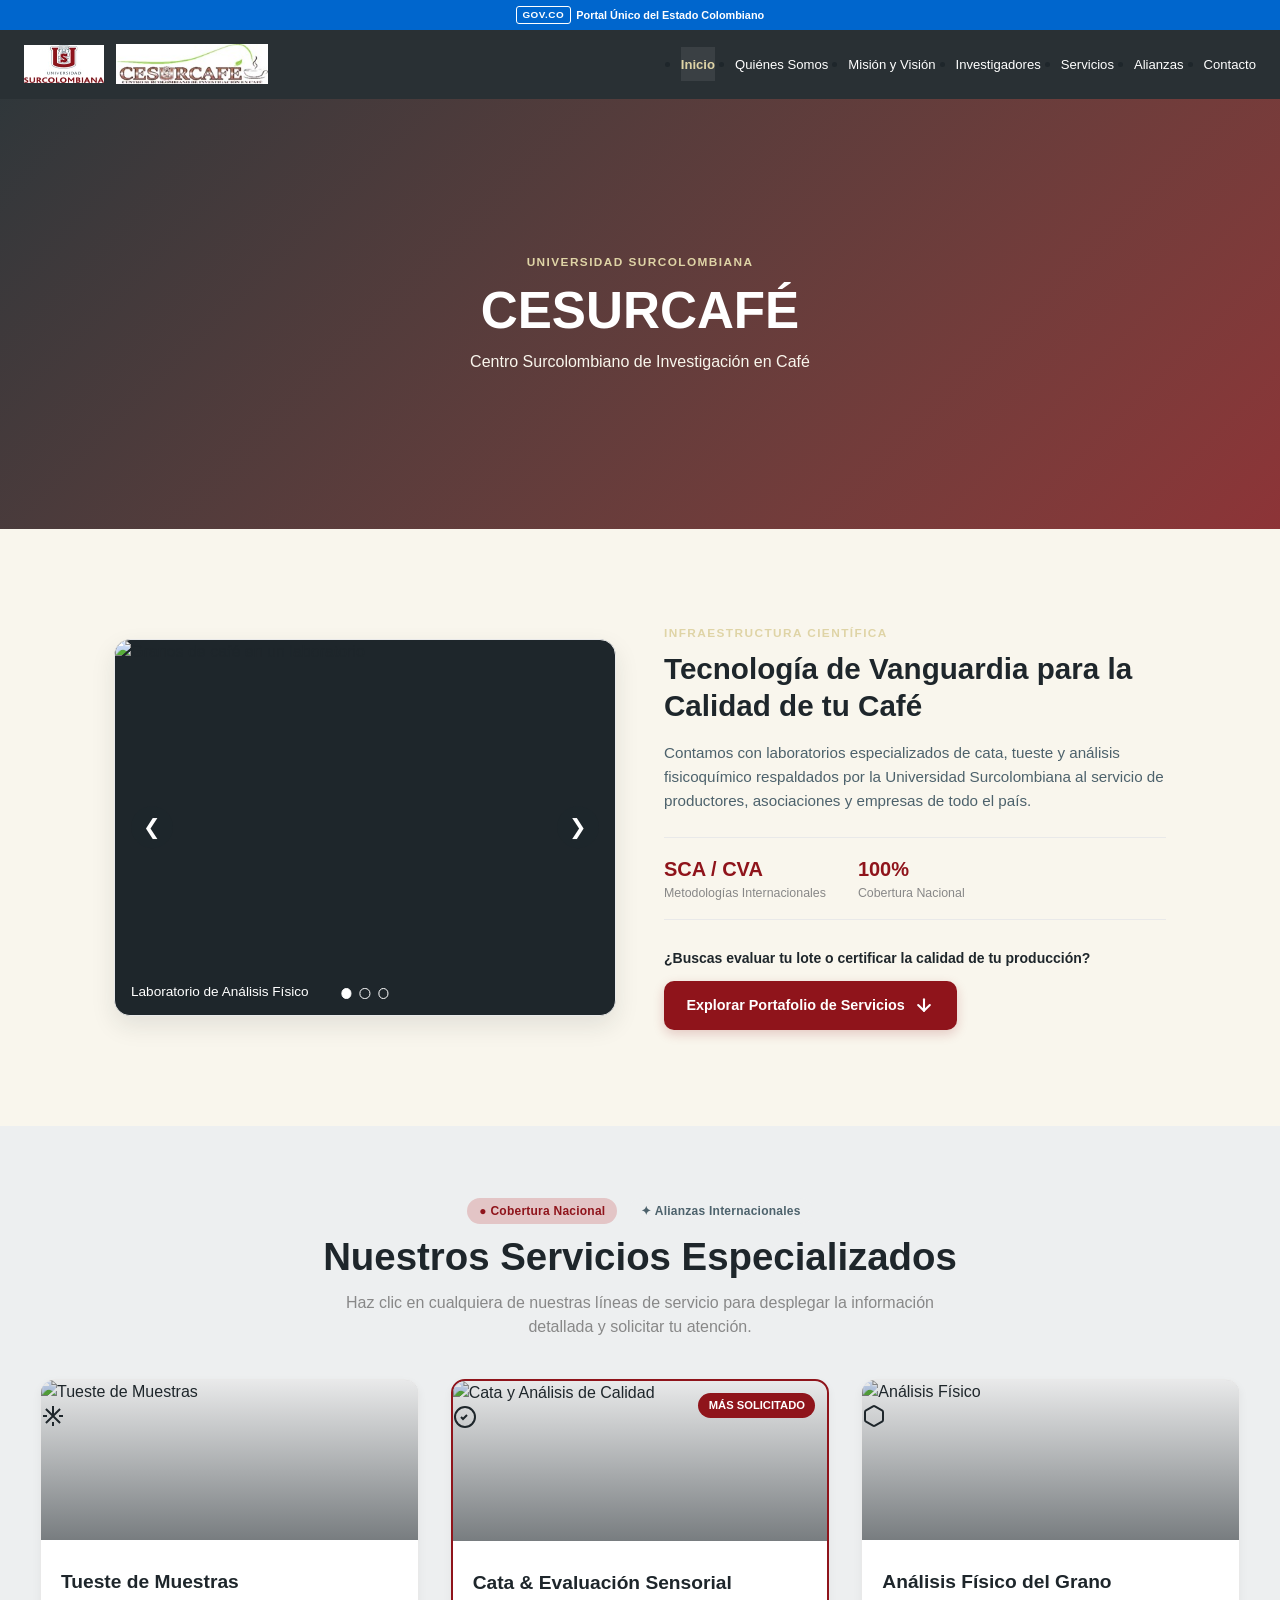
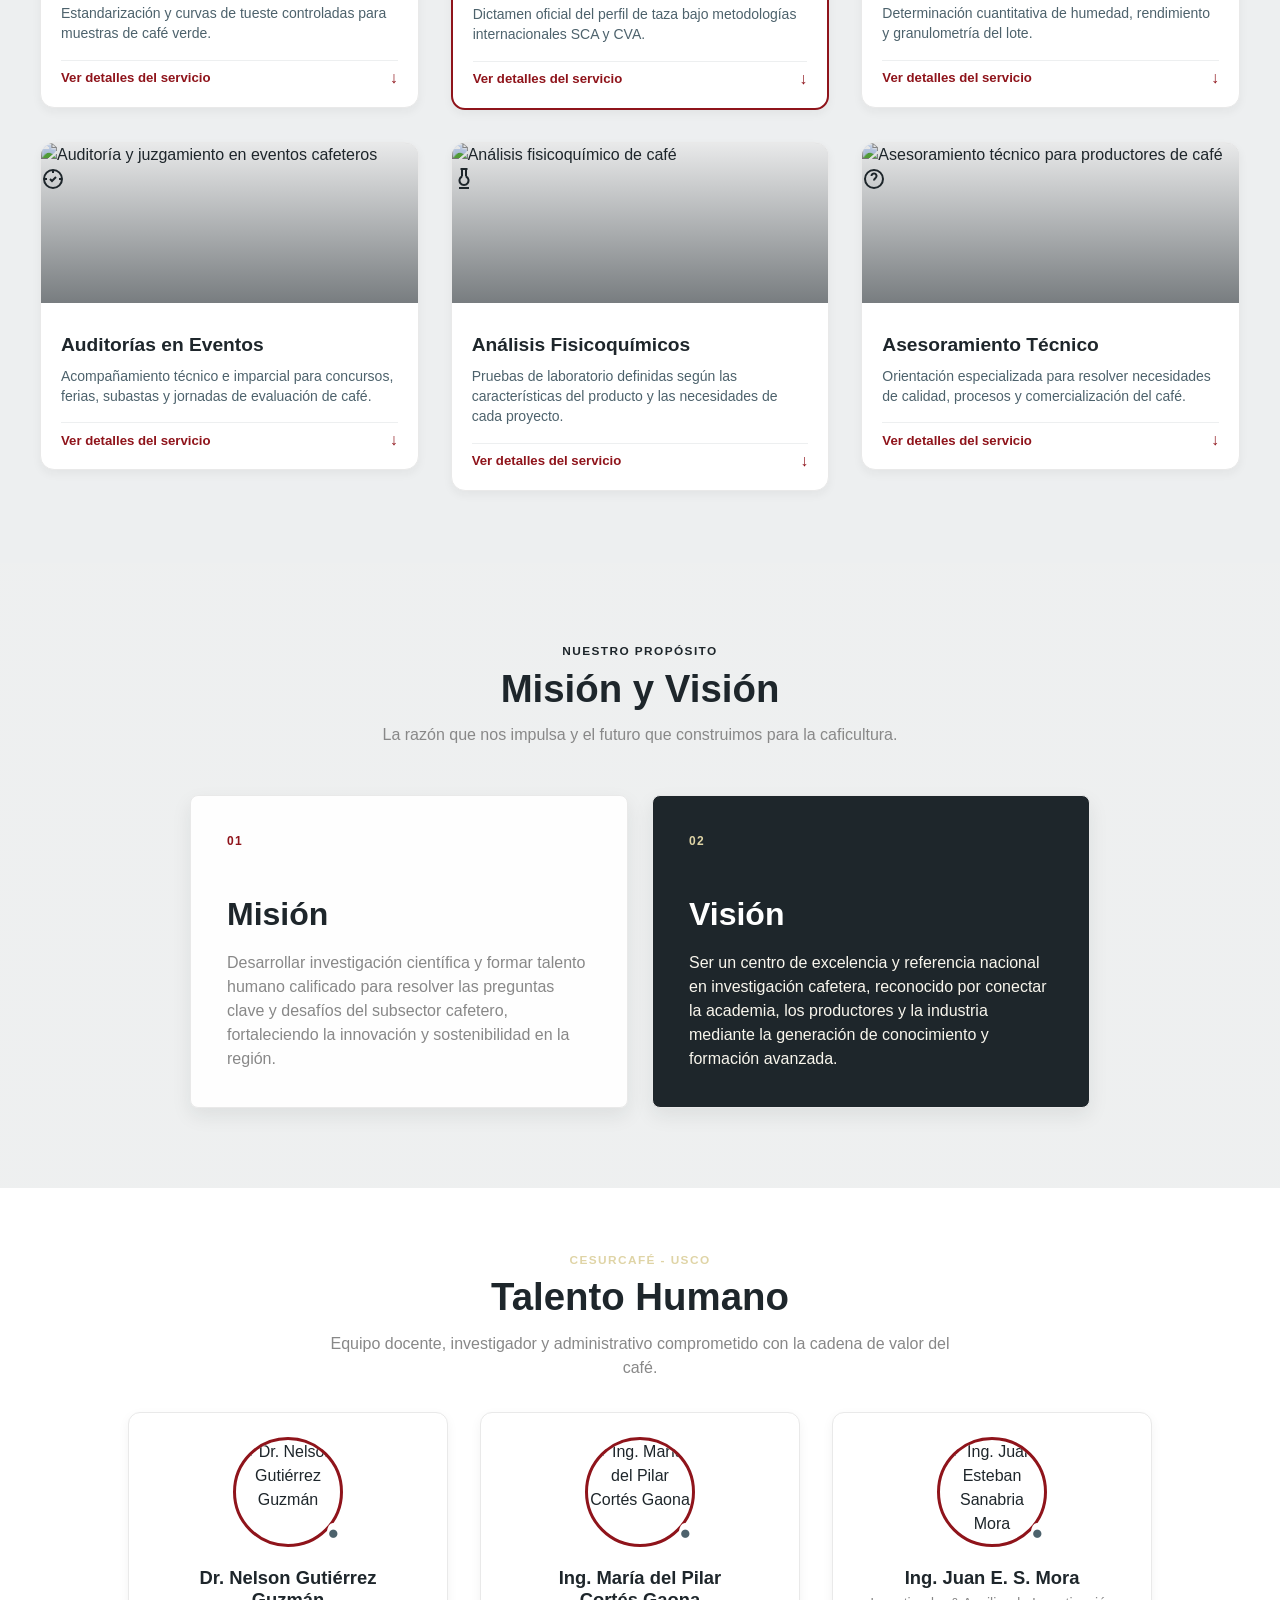
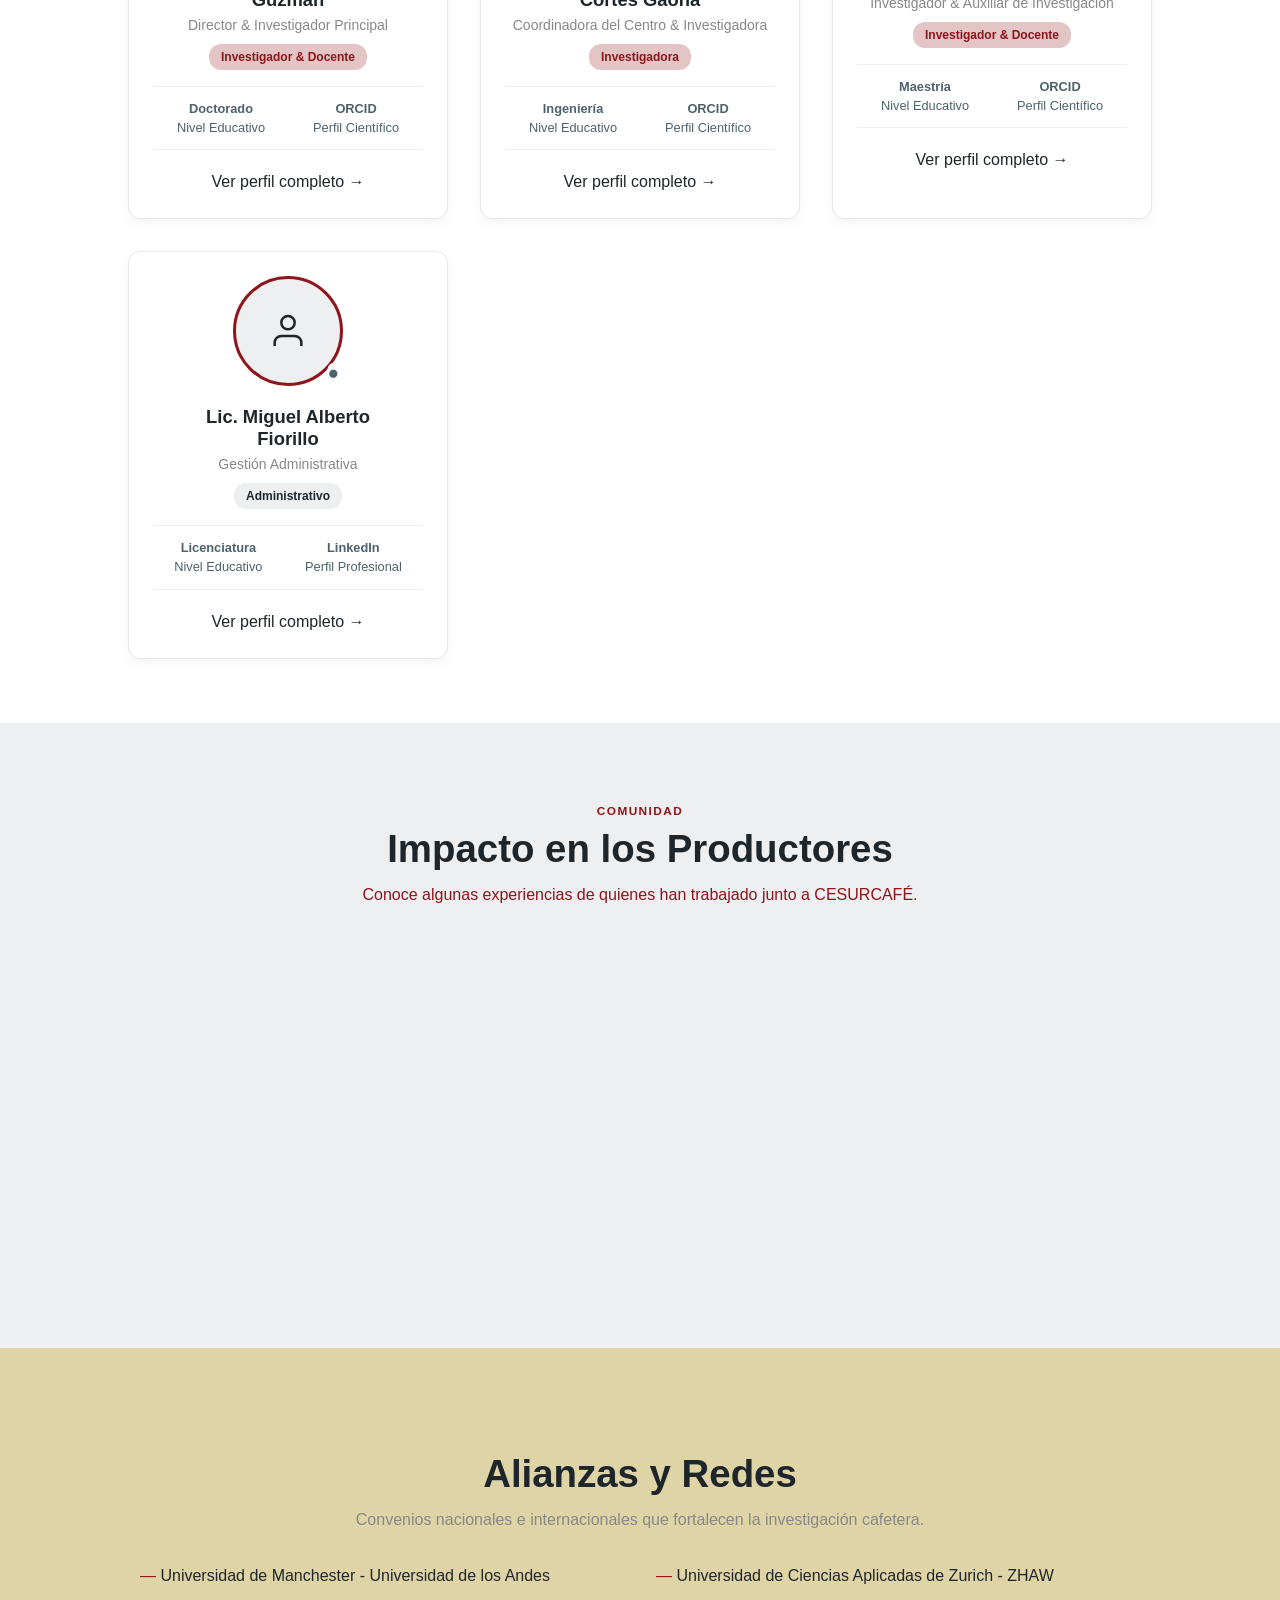
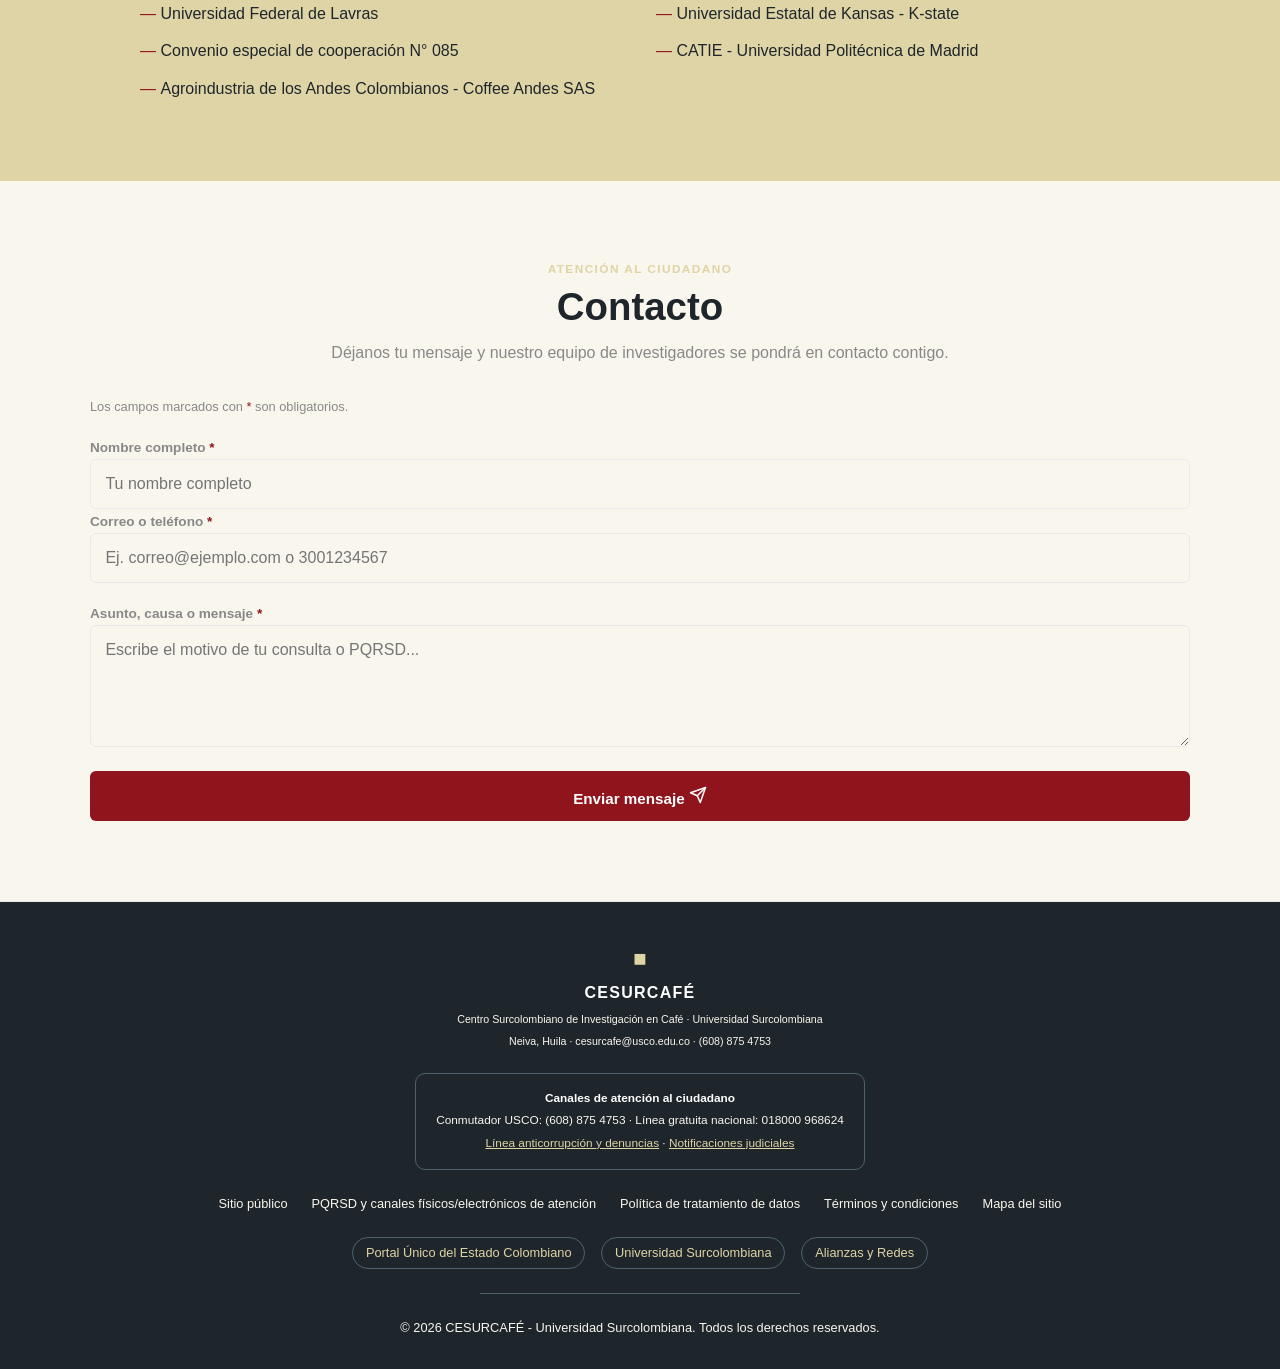
==== commit 276859f1: "yaaa" ====
--- a/index.html
+++ b/index.html
@@ -41,7 +41,7 @@
                 <li><a href="#inicio" class="nav-link active" aria-current="page">Inicio</a></li>
                 <li><a href="#quienes-somos" class="nav-link">Quiénes Somos</a></li>
                 <li><a href="#mision-vision" class="nav-link">Misión y Visión</a></li>
-                <li><a href="#investigadores" class="nav-link">Investigadores</a></li>
+                <li><a href="#talento-humano" class="nav-link">Investigadores</a></li>
                 <li><a href="#servicios" class="nav-link">Servicios</a></li>
                
                 <li><a href="#alianzas" class="nav-link">Alianzas</a></li>
@@ -504,6 +504,8 @@
         <div class="modal-header-profile">
             <img src="https://www.grupopaca.edu.co/images/profesores/doctorado/nelsongudoc.jpg" alt="Dr. Nelson Gutiérrez Guzmán" class="modal-photo">
             <div>
+
+            </section>
                 <h2>Dr. Nelson Gutiérrez Guzmán</h2>
                 <p class="modal-subtitle">Director CESURCAFÉ & Investigador Principal</p>
                 <a href="https://orcid.org/0000-0002-3909-5883" target="_blank" rel="noopener" class="badge-tag link-tag">Ver Registro ORCID ↗</a>
@@ -616,80 +618,87 @@
         <p>Conoce algunas experiencias de quienes han trabajado junto a CESURCAFÉ.</p>
     </div>
 
-    <!-- Estructura de Splide -->
-    <div id="testimonials-carousel" class="splide" aria-label="Carrusel de testimonios de productores">
-        
-        <!-- Botón de Pausa Accesible -->
-        <div class="splide__toggle-container">
-            <button class="splide__toggle" type="button" aria-label="Pausar carrusel">
-                <span class="splide__toggle__play">▶ Reanudar</span>
-                <span class="splide__toggle__pause">❚❚ Pausar</span>
-            </button>
-        </div>
-
-        <div class="splide__track">
-            <ul class="splide__list">
-
-                <!-- Tarjeta 1 -->
-                <li class="splide__slide">
-                    <article class="slide-card">
-                        <div class="card-preview">
-                            <img src="https://picsum.photos/id/1060/800/600" alt="Productor revisando café">
-                            <span class="preview-label">Experiencia destacada</span>
-                        </div>
-                        <div class="card-info">
-                            <h3><span class="arrow" aria-hidden="true">↘</span> Asociación de Caficultores del Sur</h3>
-                            <p>El apoyo de CESURCAFÉ nos permitió mejorar el perfil de taza de nuestra asociación y acceder a mercados de especialidad.</p>
-                        </div>
-                    </article>
-                </li>
-
-                <!-- Tarjeta 2 -->
-                <li class="splide__slide">
-                    <article class="slide-card dark-variant">
-                        <div class="card-preview">
-                            <img src="https://picsum.photos/id/425/800/600" alt="Capacitación en preparación de café">
-                            <span class="preview-label">Formación</span>
-                        </div>
-                        <div class="card-info">
-                            <h3><span class="arrow" aria-hidden="true">↘</span> Productores del Huila</h3>
-                            <p>Las capacitaciones en procesos de postcosecha transformaron la calidad de nuestra producción finca a finca.</p>
-                        </div>
-                    </article>
-                </li>
-
-                <!-- Tarjeta 3 -->
-                <li class="splide__slide">
-                    <article class="slide-card">
-                        <div class="card-preview">
-                            <img src="https://picsum.photos/id/755/800/600" alt="Taza de café recién servida">
-                            <span class="preview-label">Calidad de taza</span>
-                        </div>
-                        <div class="card-info">
-                            <h3><span class="arrow" aria-hidden="true">↘</span> Fincas aliadas</h3>
-                            <p>El acompañamiento técnico nos ayudó a documentar cada proceso y presentar nuestro café con mayor confianza.</p>
-                        </div>
-                    </article>
-                </li>
-
-                <!-- Tarjeta 4 (Agregada para que el loop de 3 en pantalla fluya mejor) -->
-                <li class="splide__slide">
-                    <article class="slide-card dark-variant">
-                        <div class="card-preview">
-                            <img src="https://picsum.photos/id/312/800/600" alt="Granos de café seleccionados">
-                            <span class="preview-label">Innovación</span>
-                        </div>
-                        <div class="card-info">
-                            <h3><span class="arrow" aria-hidden="true">↘</span> Central de Beneficio</h3>
-                            <p>Implementamos nuevas tecnologías de fermentación asistida gracias al laboratorio de investigación.</p>
-                        </div>
-                    </article>
-                </li>
-
-            </ul>
-        </div>
-    </div>
+   <!-- Estructura de Splide / Impacto e Investigación CESURCAFÉ -->
+<div id="testimonials-carousel" class="splide" aria-label="Carrusel de proyectos e investigación de CESURCAFÉ">
+    
+    <div class="splide__track">
+        <ul class="splide__list">
+
+            <!-- Tarjeta 1: Piloto de Secado Solar y Energía Renovable (El Pital) -->
+            <li class="splide__slide">
+                <article class="slide-card">
+                    <div class="card-preview">
+                        <img src="https://images.unsplash.com/photo-1500937386664-56d1dfef3854?auto=format&fit=crop&w=800&q=80" alt="Secado solar de café en El Pital">
+                        <span class="preview-label">Energía Renovable</span>
+                    </div>
+                    <div class="card-info">
+                        <h3><span class="arrow" aria-hidden="true">↘</span> Proyecto Piloto El Pital</h3>
+                        <p>Investigación junto a ZHAW para transformar pulpa de café y residuos orgánicos en energía para el secado solar en la finca La Ceja.</p>
+                    </div>
+                </article>
+            </li>
+
+            <!-- Tarjeta 2: Clasificación Científica de Café Verde (SCA & Coffee Science Foundation) -->
+            <li class="splide__slide">
+                <article class="slide-card dark-variant">
+                    <div class="card-preview">
+                        <img src="https://images.unsplash.com/photo-1514432324607-a09d9b4aefdd?auto=format&fit=crop&w=800&q=80" alt="Análisis físico y sensorial de café verde">
+                        <span class="preview-label">Investigación SCA</span>
+                    </div>
+                    <div class="card-info">
+                        <h3><span class="arrow" aria-hidden="true">↘</span> Ciencia del Café Verde</h3>
+                        <p>Estudio de vanguardia con SCA, Coffee Science Foundation y ZHAW correlacionando defectos físicos con su impacto sensorial en taza.</p>
+                    </div>
+                </article>
+            </li>
+
+            <!-- Tarjeta 3: Auditoría Técnica e Integridad en Concursos (Cuatro Vientos) -->
+            <li class="splide__slide">
+                <article class="slide-card">
+                    <div class="card-preview">
+                        <img src="https://images.unsplash.com/photo-1447933601403-0c6688de566e?auto=format&fit=crop&w=800&q=80" alt="Auditoría de microlotes de café">
+                        <span class="preview-label">Auditoría Técnica</span>
+                    </div>
+                    <div class="card-info">
+                        <h3><span class="arrow" aria-hidden="true">↘</span> Concurso de Microlotes</h3>
+                        <p>Acompañamiento e inspección de procesos de calidad junto a Cuatro Vientos para garantizar transparencia y premiar la excelencia.</p>
+                    </div>
+                </article>
+            </li>
+
+            <!-- Tarjeta 4: Modelado de Fermentación y Control Térmico -->
+            <li class="splide__slide">
+                <article class="slide-card dark-variant">
+                    <div class="card-preview">
+                        <img src="https://images.unsplash.com/photo-1511537190424-bbbab87ac5eb?auto=format&fit=crop&w=800&q=80" alt="Monitoreo térmico de fermentación de café">
+                        <span class="preview-label">Biotecnología</span>
+                    </div>
+                    <div class="card-info">
+                        <h3><span class="arrow" aria-hidden="true">↘</span> Control de Fermentación</h3>
+                        <p>Desarrollo de modelos de perfilación térmica e instrumentalización para estandarizar procesos fermentativos en fincas del Huila.</p>
+                    </div>
+                </article>
+            </li>
+
+            <!-- Tarjeta 5: Evaluación Sensorial CVA & Capacitación Técnica -->
+            <li class="splide__slide">
+                <article class="slide-card">
+                    <div class="card-preview">
+                        <img src="https://images.unsplash.com/photo-1498804103079-a6351b050096?auto=format&fit=crop&w=800&q=80" alt="Sesión de cata bajo protocolo CVA">
+                        <span class="preview-label">Análisis Sensorial</span>
+                    </div>
+                    <div class="card-info">
+                        <h3><span class="arrow" aria-hidden="true">↘</span> Evaluación CVA</h3>
+                        <p>Implementación del protocolo Coffee Value Assessment para la caracterización precisa de perfiles diferenciados de exportación.</p>
+                    </div>
+                </article>
+            </li>
+
+        </ul>
+    </div>
+</div>
 </section>
+    
 
 
        
@@ -719,35 +728,47 @@
         </section>
 
   <!-- SECCIÓN DE CONTACTO -->
-<section id="contacto" class="section-padding">
-    <div class="section-header">
-        <span class="eyebrow-text">Atención al ciudadano</span>
-        <h2>Contacto</h2>
-    </div>
-
-    <div class="contact-layout">
-        <!-- Formulario de contacto -->
+<!-- SECCIÓN DE CONTACTO -->
+<section id="contacto" class="section-padding contact-section">
+    <div class="contact-wrapper">
+        
+        <div class="section-header center-text">
+            <span class="eyebrow-text">Atención al Ciudadano</span>
+            <h2>Contacto</h2>
+            <p class="section-subtitle">Déjanos tu mensaje y nuestro equipo de investigadores se pondrá en contacto contigo.</p>
+        </div>
+
+        <!-- Formulario de contacto centrado -->
         <div class="contact-form-card">
-            <h3>Formulario de contacto</h3>
             <p class="form-legend-note">Los campos marcados con <span class="required-flag" aria-hidden="true">*</span> son obligatorios.</p>
             
             <form action="https://wa.me/" method="get" target="_blank" class="contact-form-group">
-                <div>
-                    <label for="contact-name">Nombre completo <span class="required-flag" aria-hidden="true">*</span></label>
-                    <input type="text" id="contact-name" name="name" placeholder="Tu nombre completo" required aria-required="true">
-                </div>
-
-                <div>
-                    <label for="contact-info">Correo o teléfono de contacto <span class="required-flag" aria-hidden="true">*</span></label>
-                    <input type="text" id="contact-info" name="contact" placeholder="Ej. correo@ejemplo.com o 3001234567" required aria-required="true">
-                </div>
-
-                <div>
+                
+                <!-- Fila doble para escritorio: Nombre y Contacto lado a lado -->
+                <div class="form-row-two-col">
+                    <div class="form-field">
+                        <label for="contact-name">Nombre completo <span class="required-flag" aria-hidden="true">*</span></label>
+                        <input type="text" id="contact-name" name="name" placeholder="Tu nombre completo" required aria-required="true">
+                    </div>
+
+                    <div class="form-field">
+                        <label for="contact-info">Correo o teléfono <span class="required-flag" aria-hidden="true">*</span></label>
+                        <input type="text" id="contact-info" name="contact" placeholder="Ej. correo@ejemplo.com o 3001234567" required aria-required="true">
+                    </div>
+                </div>
+
+                <div class="form-field">
                     <label for="contact-message">Asunto, causa o mensaje <span class="required-flag" aria-hidden="true">*</span></label>
                     <textarea id="contact-message" name="message" rows="4" placeholder="Escribe el motivo de tu consulta o PQRSD..." required aria-required="true"></textarea>
                 </div>
 
-                <button type="submit" class="contact-submit">Enviar mensaje</button>
+                <button type="submit" class="contact-submit">
+                    <span>Enviar mensaje</span>
+                    <svg width="18" height="18" viewBox="0 0 24 24" fill="none" stroke="currentColor" stroke-width="2" stroke-linecap="round" stroke-linejoin="round">
+                        <line x1="22" y1="2" x2="11" y2="13"></line>
+                        <polygon points="22 2 15 22 11 13 2 9 22 2"></polygon>
+                    </svg>
+                </button>
             </form>
         </div>
 
--- a/Styles.css
+++ b/Styles.css
@@ -59,7 +59,6 @@
     --accent-color: var(--usco-red-primary);
     --accent-slate: var(--usco-slate-blue);
     --accent-on-dark: var(--usco-gold-light);
-    --font-main: Georgia, 'Times New Roman', serif;
     --font-ui: 'Segoe UI', sans-serif;
     --transition: 180ms ease;
 }
@@ -77,11 +76,18 @@
 body {
     background: var(--bg-page);
     color: var(--text-primary);
-    font-family: var(--font-main);
+    font-family: var(--font-ui);
+    font-size: 1rem;
     line-height: 1.5;
 }
 
-h1, h2, h3, p { margin: 0; }
+h1, h2, h3, h4, h5, h6 {
+    margin: 0;
+    font-family: var(--font-ui);
+    font-weight: 700;
+}
+
+p { margin: 0; }
 
 img, svg { max-width: 100%; height: auto; }
 
@@ -141,63 +147,6 @@
     outline-offset: 2px;
 }
 
-.header {
-    position: fixed;
-    top: 0;
-    left: 0;
-    width: 100%;
-    z-index: 1000;
-    border-bottom: 1px solid var(--border-color);
-    background: color-mix(in srgb, var(--usco-text-dark) 95%, transparent);
-    backdrop-filter: blur(8px);
-}
-
-.navbar {
-    display: flex;
-    align-items: center;
-    justify-content: space-between;
-    max-width: 1200px;
-    margin: 0 auto;
-    padding: 1rem 1.5rem;
-}
-
-/* Botón de menú hamburguesa (oculto en escritorio) */
-.nav-toggle {
-    display: none;
-    width: 40px;
-    height: 40px;
-    align-items: center;
-    justify-content: center;
-    border: none;
-    background: transparent;
-    cursor: pointer;
-    padding: 0;
-}
-.nav-toggle-bars {
-    position: relative;
-    display: block;
-    width: 24px;
-    height: 2px;
-    border-radius: 2px;
-    background: var(--usco-bg-main);
-    transition: transform 0.3s ease, background-color 0.3s ease;
-}
-.nav-toggle-bars::before, .nav-toggle-bars::after {
-    content: '';
-    position: absolute;
-    left: 0;
-    width: 24px;
-    height: 2px;
-    border-radius: 2px;
-    background: var(--usco-bg-main);
-    transition: transform 0.3s ease, background-color 0.3s ease;
-}
-.nav-toggle-bars::before { top: -7px; }
-.nav-toggle-bars::after { top: 7px; }
-.nav-toggle[aria-expanded="true"] .nav-toggle-bars { background: transparent; }
-.nav-toggle[aria-expanded="true"] .nav-toggle-bars::before { top: 0; transform: rotate(45deg); }
-.nav-toggle[aria-expanded="true"] .nav-toggle-bars::after { top: 0; transform: rotate(-45deg); }
-
 .logo {
     display: inline-flex;
     align-items: center;
@@ -229,17 +178,6 @@
     max-height: 42px;
 }
 
-.logo-mark { color: var(--accent-color); font-size: 1.2rem; }
-.logo-text { font-size: 0.95rem; font-weight: 700; letter-spacing: 0.1em; }
-
-.nav-menu {
-    display: flex;
-    flex-wrap: wrap;
-    justify-content: flex-end;
-    gap: 1.25rem;
-    list-style: none;
-}
-
 .nav-link {
     position: relative;
     color: var(--usco-bg-main);
@@ -251,17 +189,9 @@
 
 .nav-link:hover, .nav-link.active { color: var(--accent-gold); }
 .nav-link.active { font-weight: 700; }
-.login-button { padding: 0.45rem 0.8rem; border: 1px solid var(--color-institucional); border-radius: 5px; color: var(--color-institucional); font-weight: 700; }
-.login-button:hover { background: var(--color-institucional); color: var(--usco-bg-main); }
-main > section, #panel-usuario, #panel-admin { scroll-margin-top: 72px; }
+main > section { scroll-margin-top: 72px; }
 
 body { padding-top: 0; }
-
-.panel-header { position: sticky; top: 0; z-index: 10; display: flex; flex-wrap: wrap; min-height: 72px; align-items: center; justify-content: space-between; gap: 0.75rem; padding: 0.75rem 1.5rem; border-bottom: 1px solid var(--border-color); background: color-mix(in srgb, var(--usco-bg-main) 96%, transparent); backdrop-filter: blur(10px); }
-.panel-switcher { display: flex; flex-wrap: wrap; align-items: center; gap: 0.5rem; font-family: var(--font-ui); font-size: 0.78rem; }
-.panel-switch, .panel-public-link { padding: 0.5rem 0.75rem; border-radius: 6px; color: var(--text-secondary); text-decoration: none; }
-.panel-switch:hover, .panel-switch.active { background: var(--color-institucional); color: var(--usco-bg-main); }
-.panel-public-link { border: 1px solid var(--border-color); }
 
 .page-hero {
     display: flex;
@@ -289,7 +219,7 @@
 .page-hero h1 { max-width: 850px; margin: 0.75rem 0; font-size: clamp(2rem, 4vw, 3.5rem); line-height: 1.05; }
 .page-hero p { max-width: 650px; color: var(--accent-on-dark); font-size: 1rem; }
 
-.section-padding, .team-section, .testimonials-section, .repo-section {
+.section-padding, .team-section, .testimonials-section {
     padding: 5rem max(1.5rem, calc((100% - 1100px) / 2));
 }
 
@@ -298,7 +228,6 @@
 .section-header h2, .repo-header h2 { margin-top: 0.45rem; font-size: clamp(1.8rem, 3vw, 2.7rem); line-height: 1.1; }
 .section-header p { max-width: 650px; margin: 0.8rem auto 0; color: var(--text-secondary); }
 
-.virtual-tour-section { max-width: 1000px; margin: 0 auto; }
 .virtual-tour-wrapper { position: relative; overflow: hidden; width: 100%; aspect-ratio: 16 / 8; border: 1px solid var(--border-color); border-radius: 8px; background: var(--bg-dark); box-shadow: 0 12px 30px color-mix(in srgb, var(--usco-text-dark) 14%, transparent); }
 .carousel-track, .carousel-slide { width: 100%; height: 100%; }
 .carousel-slide { position: absolute; inset: 0; opacity: 0; transition: opacity 400ms ease; }
@@ -574,21 +503,7 @@
     text-transform: uppercase;
 }
 
-.service-icon-badge {
-    position: absolute;
-    bottom: -18px;
-    left: 20px;
-    z-index: 2;
-    display: flex;
-    width: 44px;
-    height: 44px;
-    align-items: center;
-    justify-content: center;
-    border-radius: 10px;
-    background: var(--usco-bg-main);
-    color: var(--usco-red-primary);
-    box-shadow: 0 4px 8px color-mix(in srgb, var(--usco-text-dark) 12%, transparent);
-}
+
 
 /* Contenido visible */
 .card-visible-content {
@@ -694,136 +609,6 @@
     background-color: var(--usco-red-hover);
 }
 
-.service-card {
-    background: var(--usco-bg-main);
-    border: 1px solid var(--usco-border-light);
-    border-radius: 12px;
-    padding: 2rem;
-    display: flex;
-    flex-direction: column;
-    position: relative;
-    box-shadow: 0 4px 6px -1px color-mix(in srgb, var(--usco-text-dark) 3%, transparent);
-    transition: transform 0.25s ease, box-shadow 0.25s ease, border-color 0.25s ease;
-}
-
-.service-card:hover {
-    transform: translateY(-5px);
-    box-shadow: 0 12px 20px -3px color-mix(in srgb, var(--usco-red-primary) 8%, transparent);
-    border-color: var(--usco-red-primary);
-}
-
-.service-card.highlighted-card {
-    border: 2px solid var(--usco-red-primary);
-}
-
-.card-badge {
-    position: absolute;
-    top: -12px;
-    right: 20px;
-    background-color: var(--usco-red-primary);
-    color: var(--usco-bg-main);
-    font-size: 0.7rem;
-    font-weight: 700;
-    padding: 0.2rem 0.65rem;
-    border-radius: 9999px;
-    text-transform: uppercase;
-}
-
-.service-icon {
-    width: 52px;
-    height: 52px;
-    background-color: var(--usco-red-soft);
-    color: var(--usco-red-primary);
-    border-radius: 10px;
-    display: flex;
-    align-items: center;
-    justify-content: center;
-    margin-bottom: 1.25rem;
-}
-
-.service-card h3 {
-    font-size: 1.2rem;
-    color: var(--usco-text-dark);
-    margin-bottom: 0.5rem;
-}
-
-.service-card p {
-    font-size: 0.875rem;
-    color: var(--usco-slate-blue);
-    line-height: 1.5;
-    margin-bottom: 1.25rem;
-}
-
-.service-highlights {
-    list-style: none;
-    padding: 0;
-    margin: auto 0 0 0;
-    border-top: 1px solid var(--usco-bg-secondary);
-    padding-top: 1rem;
-}
-
-.service-highlights li {
-    font-size: 0.8rem;
-    color: var(--usco-text-dark);
-    padding: 0.25rem 0;
-    position: relative;
-    padding-left: 1.2rem;
-}
-
-.service-highlights li::before {
-    content: "✓";
-    color: var(--usco-red-primary);
-    font-weight: bold;
-    position: absolute;
-    left: 0;
-}
-
-/* Banner CTA Inferior */
-.services-cta-banner {
-    max-width: 1200px;
-    margin: 3.5rem auto 0;
-    background: linear-gradient(135deg, var(--usco-red-primary) 0%, var(--usco-red-hover) 100%);
-    color: var(--usco-bg-main);
-    border-radius: 14px;
-    padding: 2.5rem 2rem;
-    display: flex;
-    align-items: center;
-    justify-content: space-between;
-    gap: 2rem;
-    flex-wrap: wrap;
-}
-
-.cta-text h3 {
-    font-size: 1.35rem;
-    margin-bottom: 0.5rem;
-    color: var(--usco-bg-main);
-}
-
-.cta-text p {
-    font-size: 0.9rem;
-    color: var(--usco-red-soft);
-    max-width: 650px;
-    margin: 0;
-}
-
-.btn-primary-cta {
-    display: inline-block;
-    background-color: var(--usco-bg-main);
-    color: var(--usco-red-primary);
-    font-weight: 700;
-    padding: 0.85rem 1.6rem;
-    border-radius: 8px;
-    text-decoration: none;
-    font-size: 0.9rem;
-    white-space: nowrap;
-    transition: background-color 0.2s ease, transform 0.2s ease;
-}
-
-.btn-primary-cta:hover {
-    background-color: var(--usco-red-soft);
-    transform: scale(1.02);
-}
-
 .mission-vision-section { padding: 5rem max(1.5rem, calc((100% - 1000px) / 2)); background: linear-gradient(color-mix(in srgb, var(--usco-bg-secondary) 92%, transparent), color-mix(in srgb, var(--usco-bg-secondary) 92%, transparent)), url('https://images.unsplash.com/photo-1501339847302-ac426a4a7cbb?auto=format&fit=crop&w=1600&q=80') center / cover; }
 .light-eyebrow, .section-title-light, .section-subtitle-light { color: var(--text-primary); }
 .mission-vision-grid { display: grid; grid-template-columns: repeat(2, minmax(0, 1fr)); gap: 1.5rem; max-width: 900px; margin: 3rem auto 0; }
@@ -838,42 +623,15 @@
 /* --- Sección Talento Humano --- */
 .team-section {
     padding: 4rem 1.5rem;
-    background-color: var(--usco-bg-secondary);
+    background-color: var(--usco-bg-main);
 }
 
 .center-text {
     text-align: center;
 }
 
-.team-filters {
-    display: flex;
-    flex-wrap: wrap;
-    justify-content: center;
-    gap: 0.5rem;
-    margin: 1.5rem 0 2.5rem;
-}
-
-.filter-btn {
-    padding: 0.5rem 1.25rem;
-    border: 1px solid var(--usco-border-medium);
-    border-radius: 20px;
-    background-color: var(--usco-bg-main);
-    color: var(--usco-text-dark);
-    font-size: 0.875rem;
-    font-weight: 500;
-    cursor: pointer;
-    transition: all 0.2s ease;
-}
-
-.filter-btn:hover,
-.filter-btn.active {
-    border-color: var(--usco-red-primary);
-    background-color: var(--usco-red-primary);
-    color: var(--usco-bg-main);
-}
-
 /* --- Grid y tarjetas --- */
-.team-grid, .testimonials-grid {
+.team-grid {
     display: grid;
     grid-template-columns: repeat(auto-fit, minmax(280px, 320px));
     justify-content: center;
@@ -882,7 +640,7 @@
     margin: 0 auto;
 }
 
-.investigator-card, .testimonial-card {
+.investigator-card {
     height: 100%;
     padding: 1.5rem;
     border: 1px solid var(--usco-border-light);
@@ -892,7 +650,7 @@
     transition: transform 0.2s ease, box-shadow 0.2s ease;
 }
 
-.investigator-card:hover, .testimonial-card:hover {
+.investigator-card:hover {
     border-color: var(--accent-color);
     transform: translateY(-4px);
     box-shadow: 0 8px 20px color-mix(in srgb, var(--usco-text-dark) 10%, transparent);
@@ -930,43 +688,6 @@
 .investigator-stats { display: flex; width: 100%; justify-content: space-around; margin-bottom: 1.25rem; padding: 0.75rem 0; border-top: 1px solid var(--usco-bg-secondary); border-bottom: 1px solid var(--usco-bg-secondary); color: var(--usco-slate-blue); font-size: 0.8rem; }
 .investigator-stats span { display: flex; align-items: center; flex-direction: column; gap: 0.15rem; }
 .investigator-stats span strong { display: block; color: var(--usco-text-dark); font-size: 0.95rem; }
-.investigator-card p, .testimonial-card p { color: var(--text-secondary); }
-
-.card-actions { display: flex; width: 100%; justify-content: center; gap: 0.5rem; }
-
-.btn-red {
-    display: inline-flex;
-    align-items: center;
-    justify-content: center;
-    padding: 0.5rem 1.25rem;
-    border: none;
-    border-radius: 6px;
-    background-color: var(--usco-red-primary);
-    color: var(--usco-bg-main);
-    font-size: 0.875rem;
-    font-weight: 600;
-    text-decoration: none;
-    cursor: pointer;
-    transition: background-color 0.2s ease;
-}
-
-.btn-red:hover { background-color: var(--usco-red-hover); color: var(--usco-bg-main); }
-
-.btn-secondary-link {
-    display: inline-flex;
-    align-items: center;
-    gap: 0.25rem;
-    padding: 0.5rem 0.75rem;
-    border: 1px solid var(--usco-border-medium);
-    border-radius: 6px;
-    color: var(--usco-slate-blue);
-    font-size: 0.875rem;
-    text-decoration: none;
-    transition: all 0.2s ease;
-}
-
-.btn-secondary-link:hover { background-color: var(--usco-bg-secondary); color: var(--usco-text-dark); }
-
 /* --- Modal de perfil --- */
 .modal-backdrop {
     position: fixed;
@@ -1031,207 +752,18 @@
 .modal-body-content p, .modal-body-content li { color: var(--usco-text-dark); font-size: 0.875rem; line-height: 1.5; }
 .modal-body-content ul { margin: 0.25rem 0; padding-left: 1.25rem; }
 
-.services-sticky-wrapper { max-width: 1000px; margin: 0 auto; padding: 5rem 1.5rem; }
-.service-stack-card { position: sticky; top: 90px; margin-bottom: 2rem; overflow: hidden; border: 1px solid var(--border-color); border-radius: 8px; background: var(--bg-surface); box-shadow: 0 10px 25px color-mix(in srgb, var(--usco-text-dark) 12%, transparent); }
-.service-stack-card:nth-of-type(3) { top: 110px; }
-.service-stack-card:nth-of-type(4) { top: 130px; }
-.card-inner-content { display: grid; grid-template-columns: 1fr 0.8fr; min-height: 300px; }
-.card-text-block { display: flex; flex-direction: column; justify-content: center; padding: 2.5rem; }
-.card-text-block h3 { margin-bottom: 0.8rem; font-size: 2rem; line-height: 1.1; }
-.card-text-block p { color: var(--text-secondary); }
-.card-media-block { display: flex; align-items: center; justify-content: center; background: var(--bg-dark); color: var(--accent-gold); font-family: var(--font-ui); font-weight: 700; letter-spacing: 0.12em; text-transform: uppercase; }
-
-/* Estilo de utilidad para lectores de pantalla */
-.sr-only {
-    position: absolute;
-    width: 1px;
-    height: 1px;
-    padding: 0;
-    margin: -1px;
-    overflow: hidden;
-    clip: rect(0, 0, 0, 0);
-    white-space: nowrap;
-    border: 0;
-}
-
-/* Libro interactivo de la sección Servicios */
-.book-container {
-    max-width: 900px;
-    margin: 2.5rem auto 0;
-    padding: 0 1rem;
-    perspective: 1500px;
-}
-
-.book {
-    position: relative;
-    width: 100%;
-    min-height: 380px;
-    height: auto;
-    transform-style: preserve-3d;
-}
-
-.page {
-    position: absolute;
-    top: 0;
-    left: 0;
-    display: flex;
-    width: 100%;
-    min-height: 100%;
-    border-radius: 12px;
-    background: var(--bg-surface);
-    box-shadow: 0 10px 25px color-mix(in srgb, var(--usco-text-dark) 25%, transparent);
-    opacity: 0;
-    visibility: hidden;
-    pointer-events: none;
-    transform: rotateY(-90deg);
-    transform-origin: left center;
-    transition: transform 0.6s cubic-bezier(0.645, 0.045, 0.355, 1), opacity 0.4s ease, visibility 0.6s step-end;
-}
-
-.page.active {
-    z-index: 2;
-    opacity: 1;
-    visibility: visible;
-    pointer-events: auto;
-    transform: rotateY(0deg);
-    transition: transform 0.6s cubic-bezier(0.645, 0.045, 0.355, 1), opacity 0.4s ease, visibility 0s;
-}
-
-.page.turned {
-    transform: rotateY(90deg);
-    opacity: 0;
-    visibility: hidden;
-}
-
-.page-side {
-    display: flex;
-    width: 50%;
-    flex-direction: column;
-    justify-content: space-between;
-    box-sizing: border-box;
-    overflow-y: auto;
-    padding: 2.5rem;
-}
-
-.page-left {
-    border-right: 1px solid color-mix(in srgb, var(--usco-text-dark) 10%, transparent);
-    background: linear-gradient(to right, var(--bg-surface) 95%, var(--border-light) 100%);
-    color: var(--text-dark-contrast);
-}
-
-.page-right.dark-bg {
-    display: flex;
-    align-items: center;
-    justify-content: center;
-    background: linear-gradient(to left, var(--bg-dark) 95%, var(--usco-text-dark) 100%);
-    color: var(--usco-bg-main);
-}
-
-.service-content h3 {
-    margin-bottom: 1rem;
-    color: var(--text-dark-contrast);
-    font-family: var(--font-ui);
-    font-size: 1.8rem;
-}
-
-.service-content p {
-    color: var(--text-primary);
-    font-size: 1rem;
-    line-height: 1.6;
-}
-
-.service-visual span {
-    color: var(--accent-gold);
-    font-size: 1.2rem;
-    font-weight: 700;
-    letter-spacing: 2px;
-}
-
-.page-footer {
-    margin-top: 1rem;
-    color: var(--text-secondary);
-    font-size: 0.85rem;
-}
-
-.book-controls {
-    display: flex;
-    align-items: center;
-    justify-content: center;
-    gap: 1.5rem;
-    margin-top: 2rem;
-}
-
-.book-btn {
-    padding: 0.6rem 1.4rem;
-    border: 2px solid var(--accent-gold);
-    border-radius: 20px;
-    background: var(--bg-dark);
-    color: var(--accent-gold);
-    cursor: pointer;
-    font-size: 0.95rem;
-    font-weight: 600;
-    transition: background-color 0.2s ease, color 0.2s ease;
-}
-
-.book-btn:hover:not(:disabled) {
-    background: var(--accent-gold);
-    color: var(--bg-dark);
-}
-
-.book-btn:focus-visible {
-    outline: 3px solid var(--color-govco);
-    outline-offset: 4px;
-}
-
-.book-btn:disabled {
-    border-color: var(--text-secondary);
-    color: var(--text-secondary);
-    cursor: not-allowed;
-    opacity: 0.4;
-}
-
-.page-indicator {
-    color: var(--bg-dark);
-    font-weight: 700;
-}
-
-@media (prefers-reduced-motion: reduce) {
-    .page {
-        transform: none !important;
-        transition: opacity 0.2s linear, visibility 0.2s step-end !important;
-    }
-
-    .page.active {
-        transform: none !important;
-        transition: opacity 0.2s linear, visibility 0s !important;
-    }
-}
-
-@media (max-width: 768px) {
-    .page {
-        position: relative;
-        flex-direction: column;
-    }
-
-    .page:not(.active) { display: none; }
-
-    .page-side {
-        width: 100%;
-        padding: 1.5rem;
-    }
-}
 .testimonials-section { 
-    background: var(--bg-dark); 
-    color: var(--usco-bg-main);
+    background: var(--usco-bg-secondary); 
+    color: var(--usco-text-dark);
 }
 
 .testimonials-section .eyebrow-text, 
 .testimonials-section .section-header p { 
-    color: var(--accent-gold); 
+    color: var(--usco-red-primary); 
 }
 
 .testimonials-section .section-header h2 { 
-    color: var(--usco-bg-main);
+    color: var(--usco-text-dark);
 }
 
 /* --- Contenedor Principal de Splide --- */
@@ -1397,33 +929,6 @@
     opacity: 1;
     transform: scale(1.2);
 }
-.events-section { padding: 5rem max(1.5rem, calc((100% - 1000px) / 2)); background: var(--bg-surface); }
-.events-list { display: grid; gap: 0.8rem; max-width: 1000px; margin: 2rem auto 0; }
-.event-item { display: grid; grid-template-columns: 88px minmax(0, 1fr) auto; align-items: center; gap: 1.25rem; padding: 1.1rem 1.25rem; border-top: 1px solid var(--border-color); border-bottom: 1px solid var(--border-color); background: var(--bg-page); }
-.event-date { display: flex; align-items: center; justify-content: center; gap: 0.45rem; color: var(--accent-color); font-family: var(--font-ui); font-style: normal; text-align: center; }
-.event-date strong { font-family: var(--font-main); font-size: 2.3rem; line-height: 1; }
-.event-date span { font-size: 0.65rem; font-weight: 700; letter-spacing: 0.08em; line-height: 1.2; }
-.event-details { min-width: 0; }
-.event-type { color: var(--accent-color); font-family: var(--font-ui); font-size: 0.68rem; font-weight: 700; letter-spacing: 0.1em; text-transform: uppercase; }
-.event-details h3 { margin: 0.2rem 0; font-size: 1.25rem; line-height: 1.2; }
-.event-details p { color: var(--text-secondary); font-family: var(--font-ui); font-size: 0.78rem; }
-.event-status { padding: 0.35rem 0.6rem; border: 1px solid var(--border-color); color: var(--text-secondary); font-family: var(--font-ui); font-size: 0.68rem; white-space: nowrap; }
-
-.repo-section { background: var(--bg-soft); }
-.repo-header { max-width: 1000px; margin: 0 auto 2rem; }
-.repo-grid { display: grid; grid-template-columns: repeat(3, minmax(0, 1fr)); gap: 1.5rem; max-width: 1000px; margin: 0 auto; }
-.repo-card { overflow: hidden; border: 1px solid var(--border-color); border-radius: 8px; background: var(--bg-surface); }
-.repo-card.card-trigger { transition: transform var(--transition), border-color var(--transition), box-shadow var(--transition); }
-.repo-card.card-trigger:hover { border-color: var(--accent-color); box-shadow: 0 8px 20px color-mix(in srgb, var(--usco-text-dark) 10%, transparent); transform: translateY(-4px); }
-.card-media { position: relative; display: flex; min-height: 160px; align-items: center; justify-content: center; background: var(--bg-dark); color: var(--accent-gold); font-family: var(--font-ui); font-size: 0.8rem; }
-.tag { position: absolute; top: 0.75rem; padding: 0.25rem 0.5rem; border-radius: 4px; background: var(--bg-surface); color: var(--text-primary); font-family: var(--font-ui); font-size: 0.68rem; font-weight: 700; }
-.tag-area { left: 0.75rem; }
-.tag-type { right: 0.75rem; }
-.card-body { display: flex; flex-direction: column; gap: 0.55rem; padding: 1.25rem; }
-.card-title { font-size: 1.2rem; line-height: 1.2; }
-.card-summary { color: var(--text-secondary); font-size: 0.9rem; }
-.card-author { color: var(--accent-color); font-family: var(--font-ui); font-size: 0.75rem; }
-
 .modal { position: fixed; z-index: 20; inset: 0; display: none; align-items: center; justify-content: center; padding: 1.5rem; background: color-mix(in srgb, var(--usco-text-dark) 68%, transparent); }
 .modal.is-open { display: flex; }
 .modal:not(.modal-overlay) .modal-content { position: relative; width: min(100%, 560px); max-height: min(620px, 90vh); overflow-y: auto; padding: 2.25rem; border: 1px solid var(--border-color); border-radius: 8px; background: var(--bg-surface); box-shadow: 0 20px 50px color-mix(in srgb, var(--usco-text-dark) 25%, transparent); }
@@ -1897,7 +1402,7 @@
     }
 }
 /* SECCIÓN DE ALIANZAS Y REDES */
-.alliances-section { background: var(--bg-soft); }
+.alliances-section { background: var(--usco-gold); }
 .alliances-grid { max-width: 1000px; margin: 0 auto; position: relative; }
 .alliances-list { list-style: none; columns: 2; column-gap: 2rem; }
 .alliances-list li { break-inside: avoid; margin-bottom: 0.85rem; }
@@ -1928,7 +1433,6 @@
 .footer-bottom p { margin: 0; color: var(--accent-on-dark); }
 
 /* SECCIÓN DE ALIANZAS (popover de detalle) */
-.alliance-button { padding: 0; border: 0; background: transparent; color: inherit; cursor: pointer; font: inherit; text-decoration: underline; text-decoration-color: transparent; text-underline-offset: 0.2em; transition: color var(--transition), text-decoration-color var(--transition); }
 .alliance-popover { position: absolute; z-index: 3; top: 0; left: 50%; width: min(90%, 560px); padding: 1.25rem 3rem 1.25rem 1.25rem; border: 1px solid var(--color-institucional); border-radius: 6px; background: var(--usco-bg-main); color: var(--text-primary); box-shadow: 0 14px 30px color-mix(in srgb, var(--usco-text-dark) 25%, transparent); text-align: left; transform: translate(-50%, -105%); }
 .alliance-popover h3 { margin-bottom: 0.35rem; font-family: var(--font-ui); font-size: 0.95rem; }
 .alliance-popover p { color: var(--text-secondary); line-height: 1.5; }
@@ -2102,58 +1606,20 @@
     .nav-menu-list .nav-link { padding: 0.8rem 1rem; border-radius: 8px; }
 
     .govco-topbar { padding: 0.3rem 0.75rem; text-align: center; }
-    .navbar { position: relative; align-items: center; flex-direction: row; padding: 0.85rem 1.5rem; }
-    .nav-toggle { display: inline-flex; }
-    .nav-menu {
-        position: absolute;
-        top: 100%;
-            right: 0;
-            left: auto;
-        z-index: 15;
-        display: none;
-            width: 260px;
-        flex-direction: column;
-        gap: 0;
-            padding: 1rem 0;
-            margin: 0;
-            border: 1px solid var(--accent-slate);
-            border-top: none;
-            border-radius: 0 0 0 12px;
-            background: var(--text-dark-contrast);
-            box-shadow: -4px 8px 16px color-mix(in srgb, var(--usco-text-dark) 30%, transparent);
-    }
-        .nav-menu.is-open, .nav-menu.is-active { display: flex; }
-    .nav-menu li { width: 100%; }
-        .nav-link { display: block; padding: 0.75rem 1.5rem; }
-        .nav-link:hover, .nav-link.active { background: color-mix(in srgb, var(--usco-bg-main) 5%, transparent); }
-    .login-button { display: inline-block; margin: 0.5rem 1.5rem; }
-    .team-grid, .repo-grid { grid-template-columns: repeat(2, minmax(0, 1fr)); }
+    .team-grid { grid-template-columns: repeat(2, minmax(0, 1fr)); }
 }
 
 @media (max-width: 620px) {
-    .section-padding, .team-section, .testimonials-section, .repo-section, .mission-vision-section, .events-section { padding: 3.5rem 1rem; }
-    .services-sticky-wrapper { padding: 3.5rem 1rem; }
+    .section-padding, .team-section, .testimonials-section, .mission-vision-section { padding: 3.5rem 1rem; }
     .page-hero { min-height: 380px; padding: 4rem 1rem; }
     .page-hero h1 { font-size: 2.35rem; }
     .mission-vision-grid { grid-template-columns: 1fr; margin-top: 2rem; }
     .purpose-card { min-height: 0; padding: 1.75rem; }
     .purpose-number { margin-bottom: 1.5rem; }
-    .team-grid, .testimonials-grid, .repo-grid { grid-template-columns: 1fr; }
-    .card-inner-content { grid-template-columns: 1fr; }
-    .card-text-block { padding: 2rem 1.5rem; }
-    .card-text-block h3 { font-size: 1.6rem; }
-    .card-media-block { min-height: 170px; }
-    .drag-carousel-container { margin-top: 1.5rem; cursor: default; }
-    .custom-cursor { display: none; }
-    .slider-track { gap: 1rem; padding-right: 1rem; }
+    .team-grid { grid-template-columns: 1fr; }
     .card-preview { height: 175px; }
     .card-info { padding: 1.25rem; }
     .card-info h3 { font-size: 1.15rem; }
-    .event-item { grid-template-columns: 70px minmax(0, 1fr); gap: 0.85rem; padding: 1rem; }
-    .event-date { align-self: start; }
-    .event-date strong { font-size: 1.8rem; }
-    .event-details h3 { font-size: 1.05rem; }
-    .event-status { grid-column: 2; justify-self: start; }
     .user-panel { display: block; min-height: 0; }
     .user-sidebar { width: 100%; border-right: 0; }
     .user-brand { min-height: 64px; }
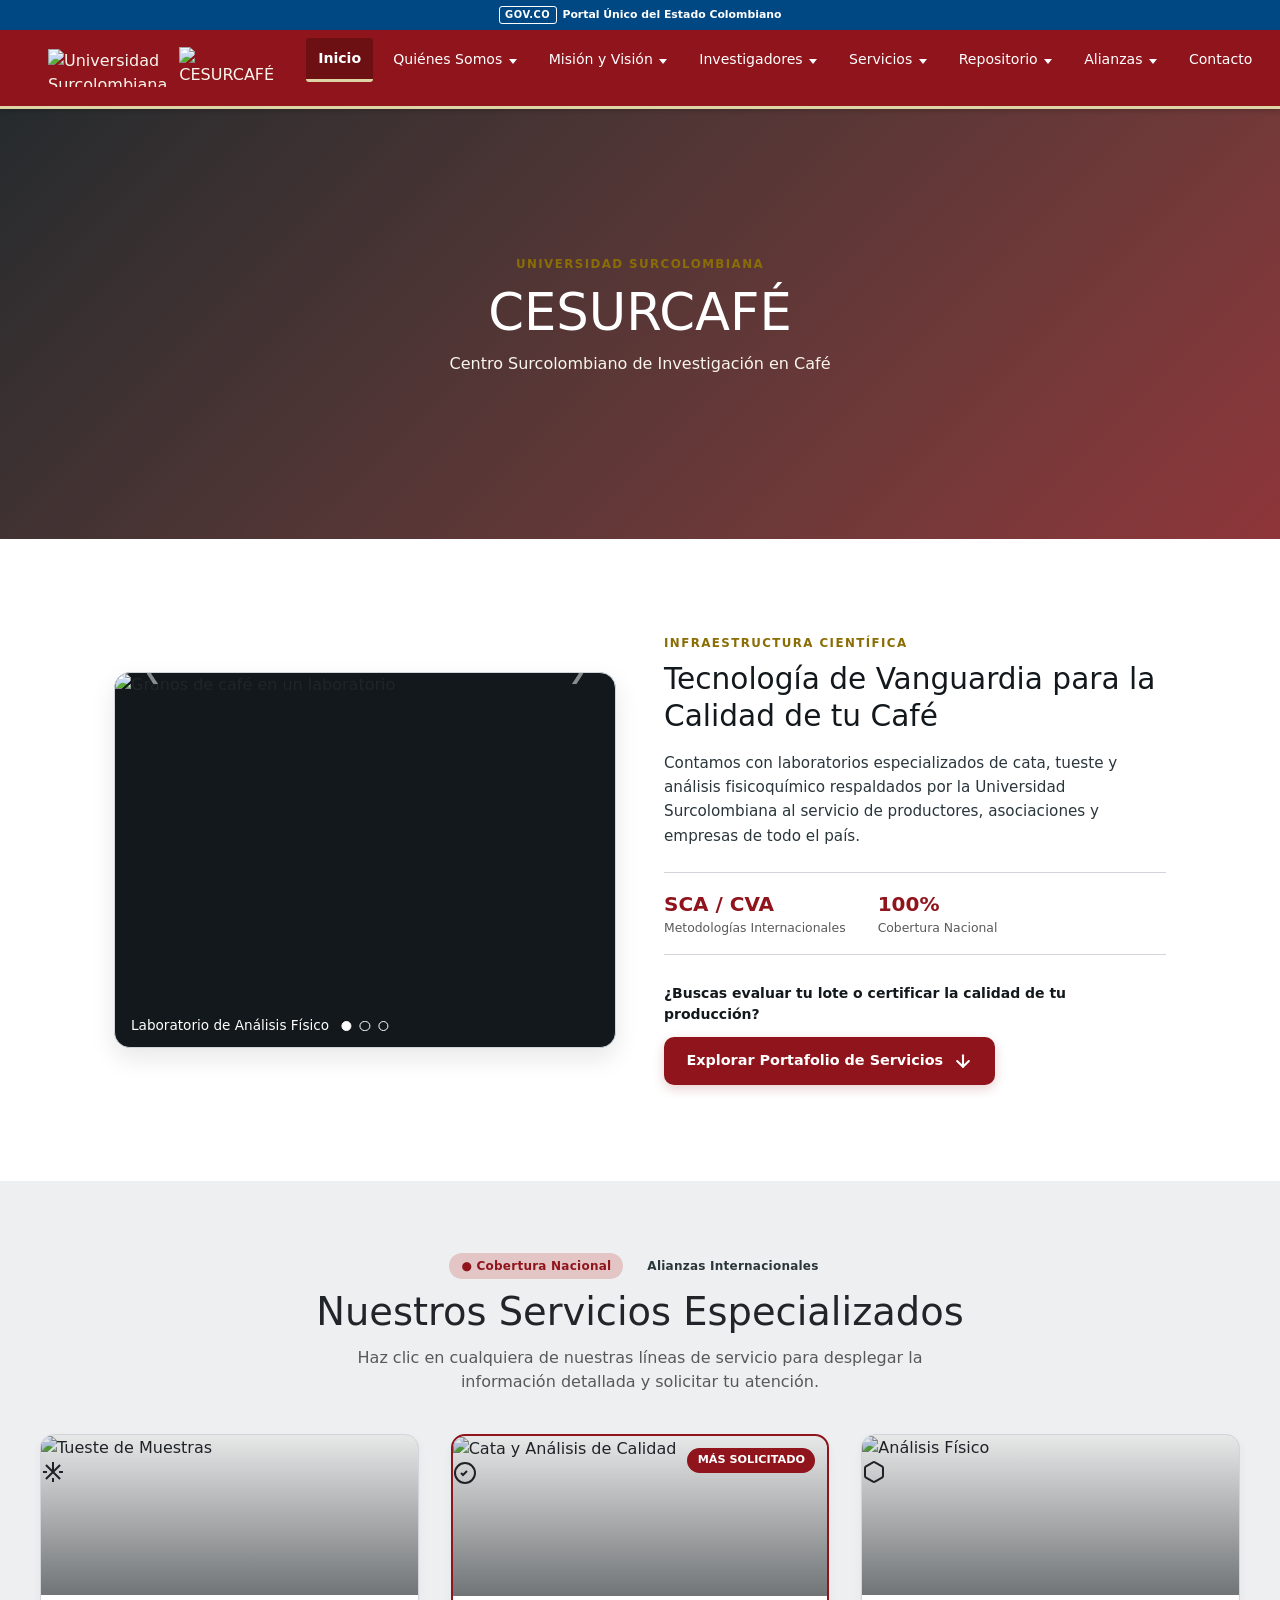
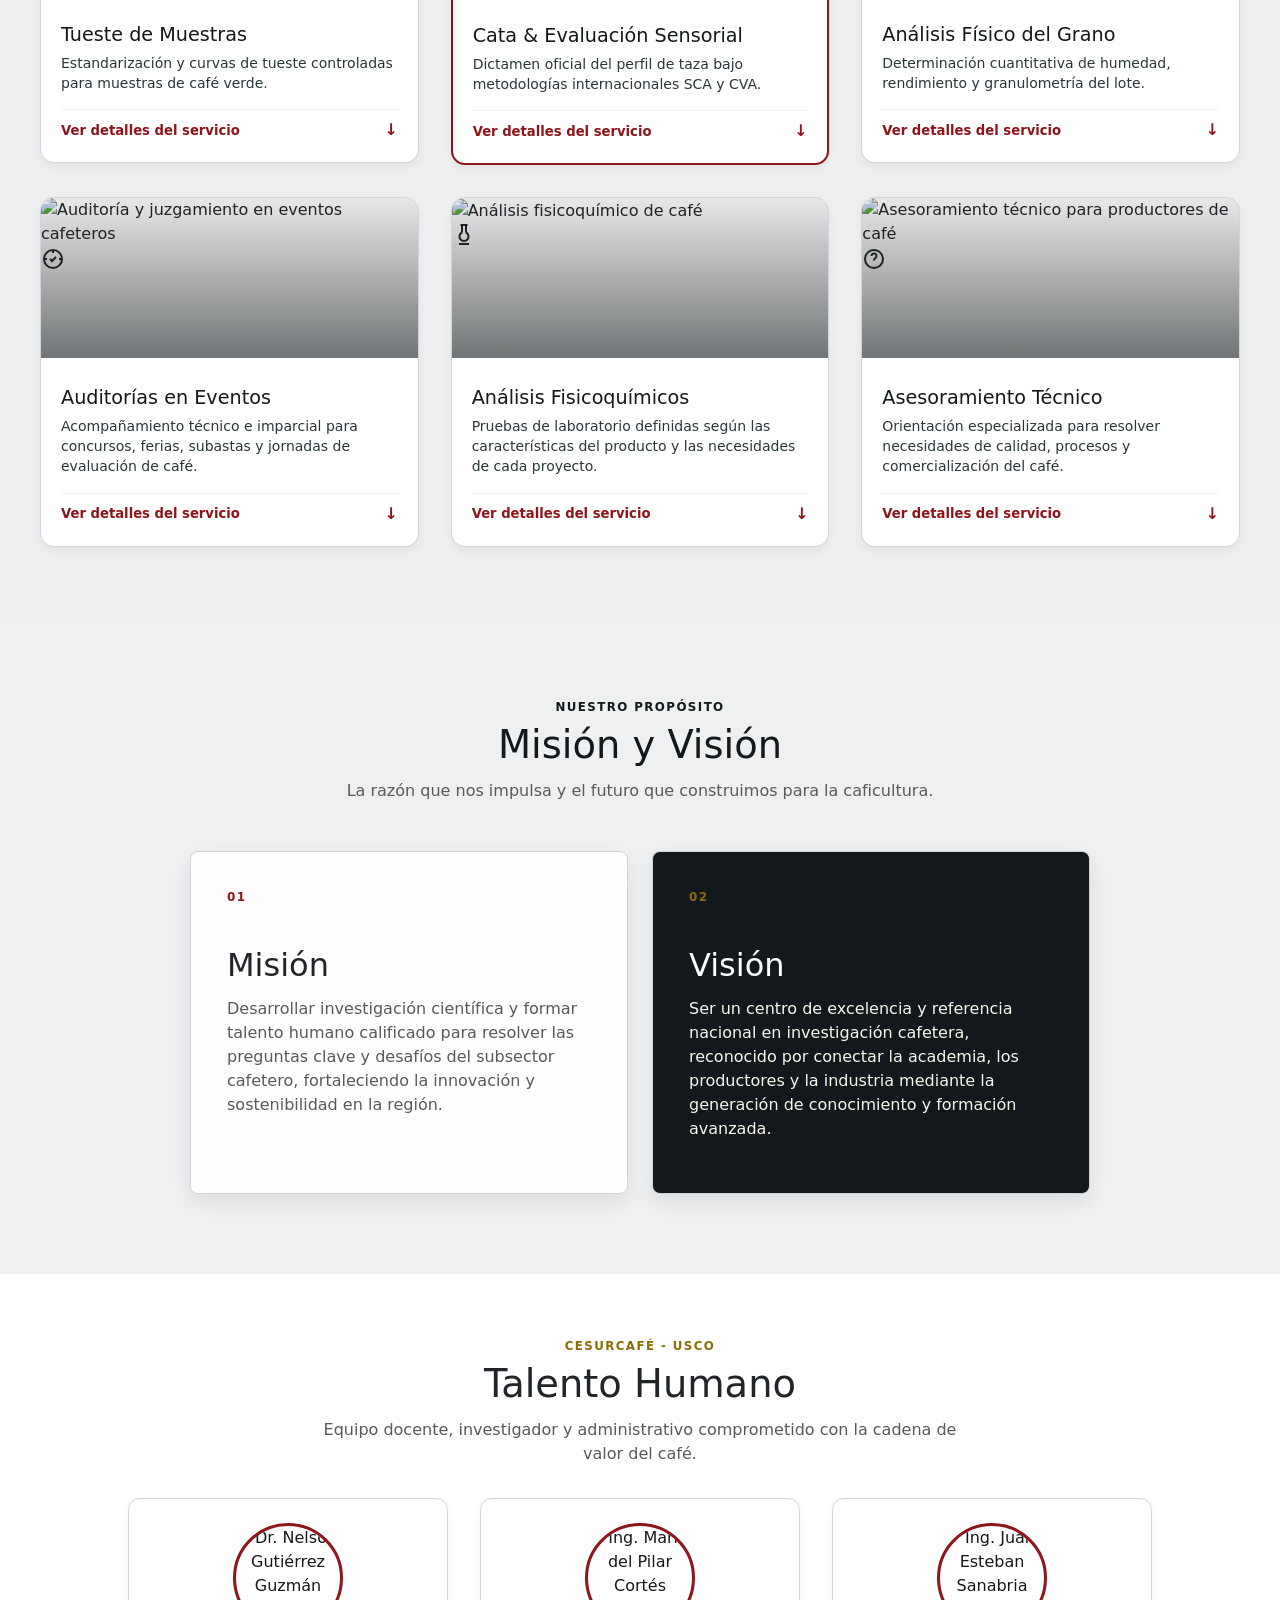
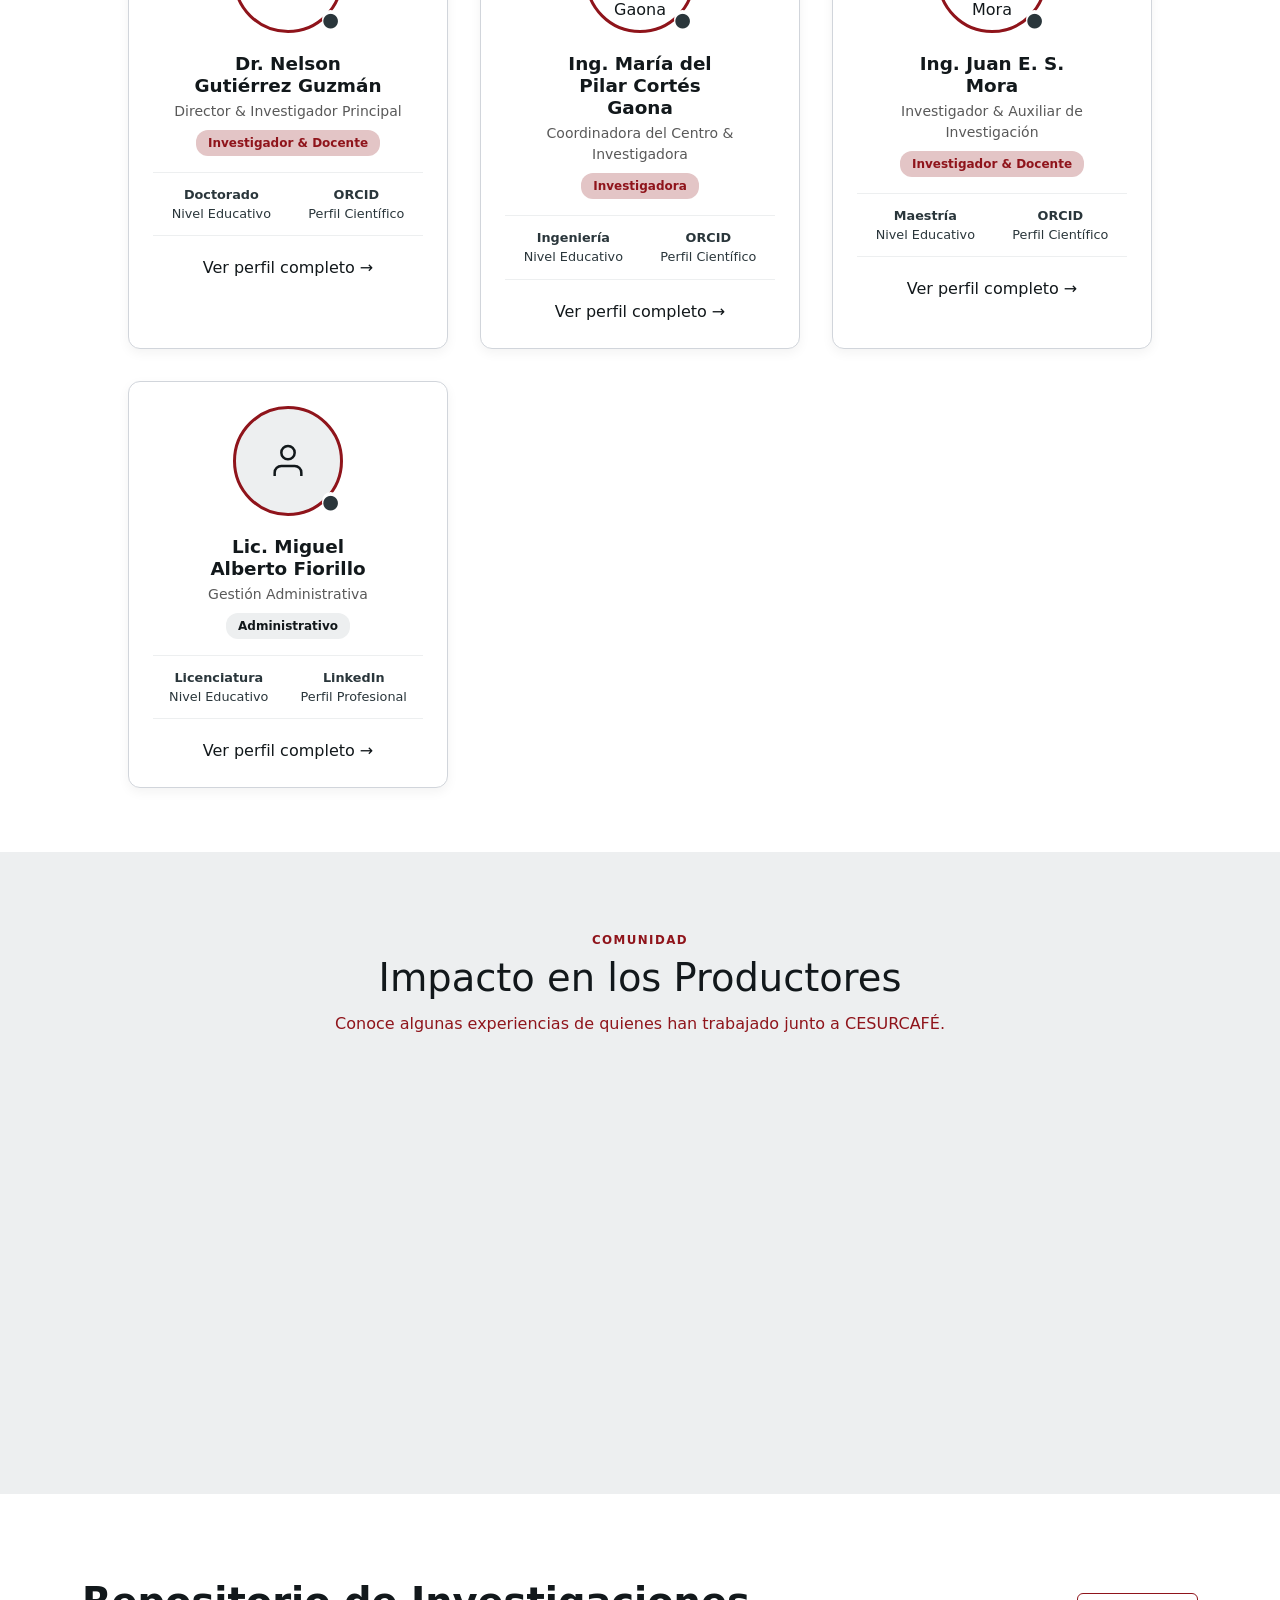
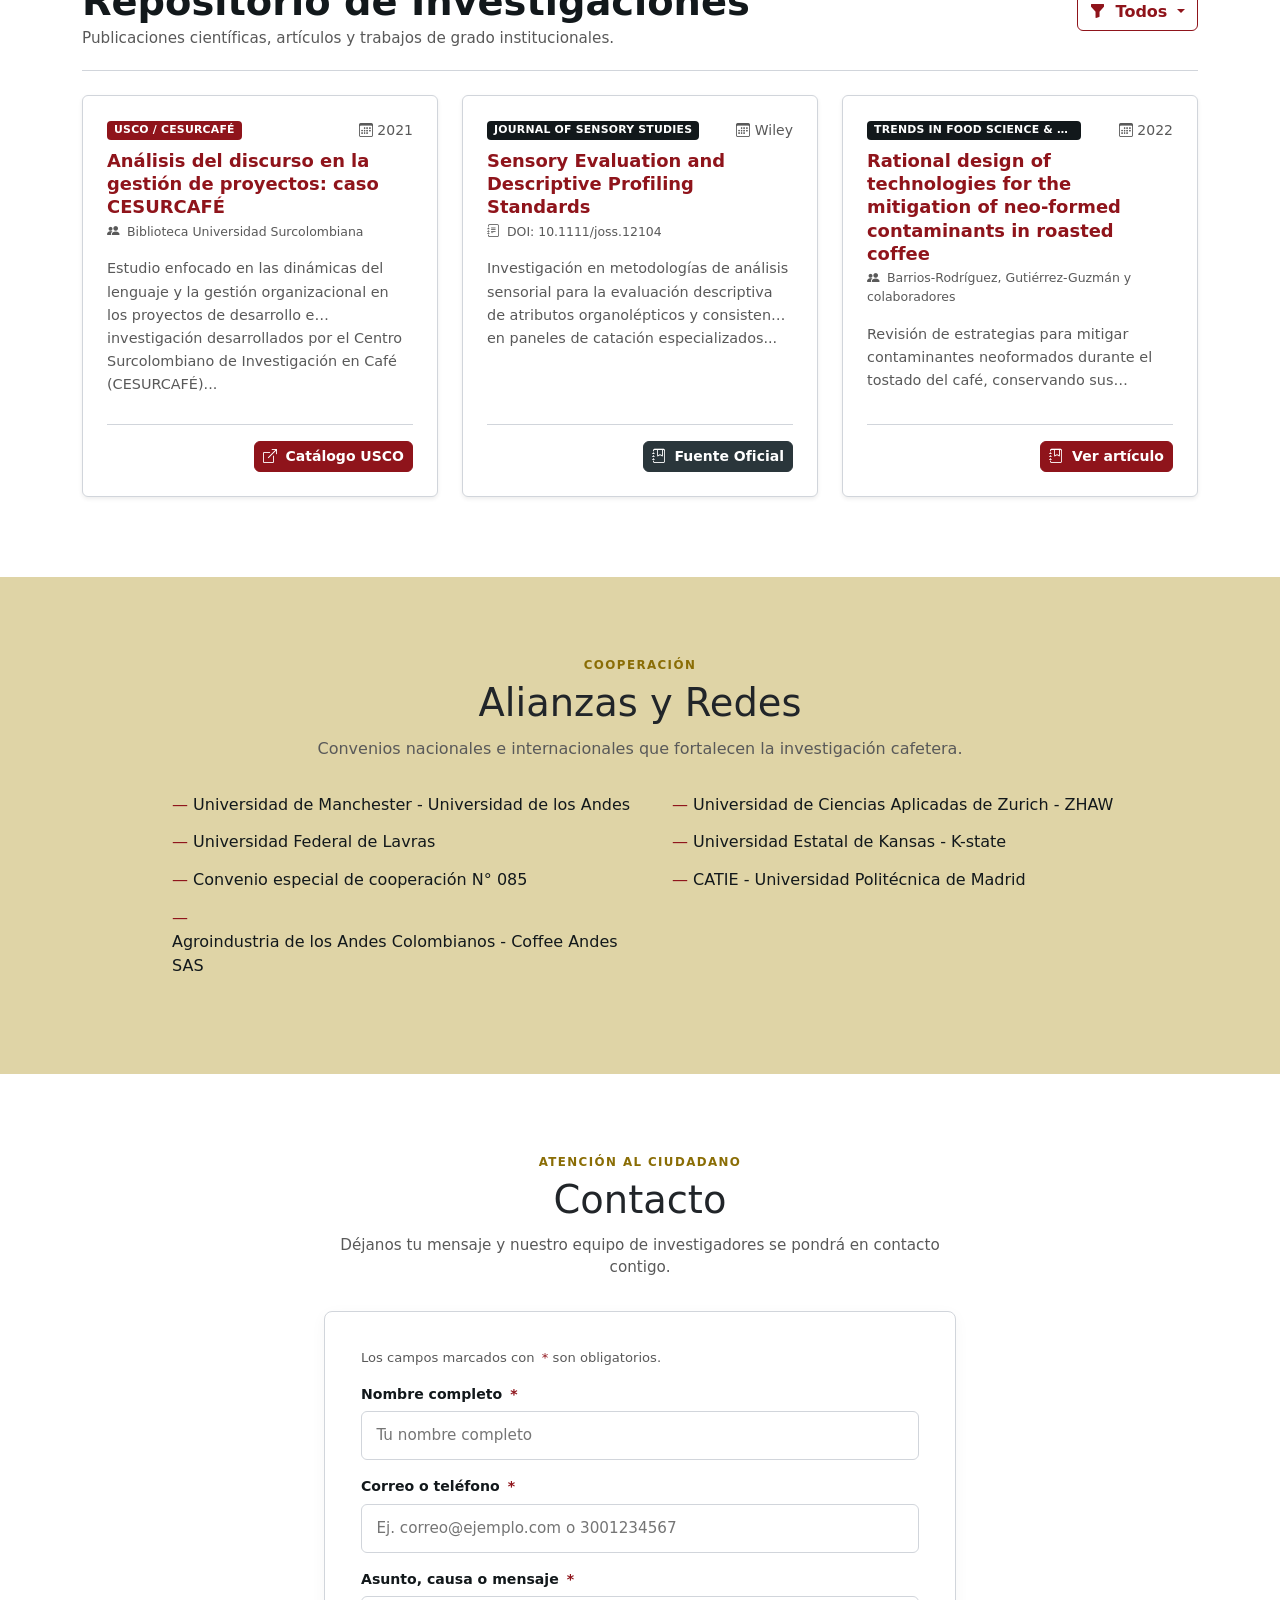
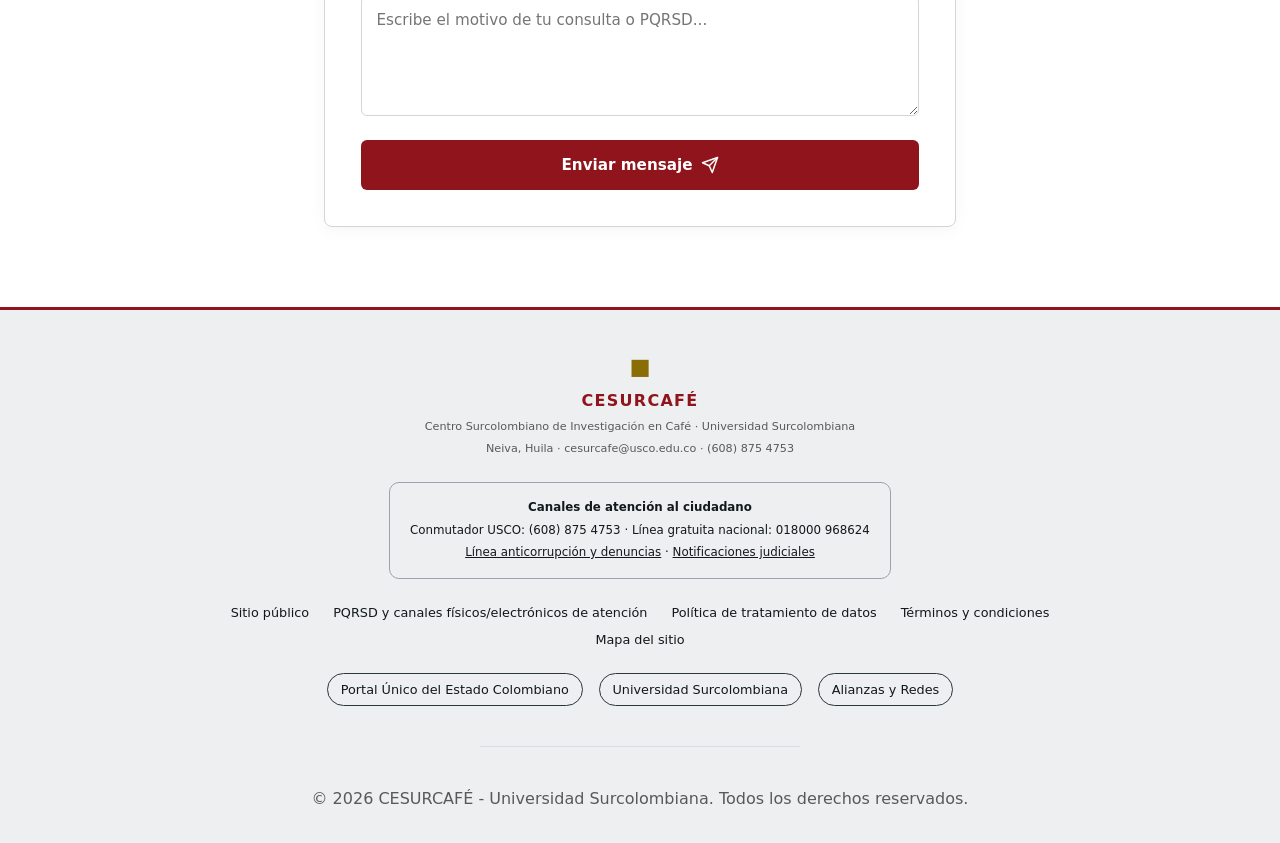
==== commit f0948987: "ultimo" ====
--- a/index.html
+++ b/index.html
@@ -5,14 +5,19 @@
     <meta name="viewport" content="width=device-width, initial-scale=1.0">
     <meta name="description" content="CESURCAFÉ - Centro Surcolombiano de Investigación en Café, Universidad Surcolombiana. Investigación, servicios científicos y acompañamiento a la caficultura del Huila.">
     <title>CESURCAFÉ - Centro de Estudios e Investigaciones del Café</title>
+    
+    <!-- HOJAS DE ESTILO -->
     <link rel="stylesheet" href="Styles.css">
     <link rel="stylesheet" href="https://cdn.jsdelivr.net/npm/@splidejs/splide@4.1.4/dist/css/splide.min.css">
+    <link href="https://cdn.jsdelivr.net/npm/bootstrap@5.3.0/dist/css/bootstrap.min.css" rel="stylesheet">
+    <link href="https://cdn.jsdelivr.net/npm/bootstrap-icons@1.11.0/font/bootstrap-icons.css" rel="stylesheet">
 </head>
 <body>
 
+    <!-- ENLACE DE ACCESIBILIDAD -->
     <a class="skip-link" href="#main-content">Saltar al contenido principal</a>
 
-    <!-- TOP BAR GOV.CO — Matriz ITA 2.1: enlace al Portal Único del Estado Colombiano -->
+    <!-- CABECERA INSTITUCIONAL GOV.CO -->
     <div class="govco-topbar">
         <a href="https://www.gov.co/" target="_blank" rel="noopener">
             <span class="govco-mark" aria-hidden="true">GOV.CO</span>
@@ -20,7 +25,7 @@
         </a>
     </div>
 
-    <!-- BOTÓN FLOTANTE Y PANEL DE NAVEGACIÓN -->
+    <!-- NAVEGACIÓN FLOTANTE / MENU LATERAL -->
     <div class="floating-nav-container">
         <button class="nav-toggle-floating" type="button" aria-expanded="false" aria-controls="nav-menu" aria-label="Abrir menú de navegación">
             <span class="nav-toggle-bars" aria-hidden="true"></span>
@@ -35,7 +40,7 @@
                     <img src="imagenes/logousco.jpg" alt="Universidad Surcolombiana" class="brand-logo usco-logo">
                     <img src="imagenes/logocesurcafe.jpg" alt="CESURCAFÉ" class="brand-logo cesurcafe-logo">
                 </a>
-                <button class="drawer-close" type="button" aria-label="Cerrar menú">✕</button>
+                <button class="drawer-close" type="button" aria-label="Cerrar menú"></button>
             </div>
             <ul class="nav-menu-list">
                 <li><a href="#inicio" class="nav-link active" aria-current="page">Inicio</a></li>
@@ -43,312 +48,312 @@
                 <li><a href="#mision-vision" class="nav-link">Misión y Visión</a></li>
                 <li><a href="#talento-humano" class="nav-link">Investigadores</a></li>
                 <li><a href="#servicios" class="nav-link">Servicios</a></li>
-               
+                <li><a href="#repository" class="nav-link">Repositorio</a></li>
                 <li><a href="#alianzas" class="nav-link">Alianzas</a></li>
                 <li><a href="#contacto" class="nav-link">Contacto</a></li>
             </ul>
         </nav>
+    </div>
+
+    <!-- CONTENIDO PRINCIPAL -->
     <main id="main-content" tabindex="-1">
       
-       <!-- HERO / INICIO -->
-<section id="inicio" class="page-hero">
-    <span class="hero-eyebrow">Universidad Surcolombiana</span>
-    <h1>CESURCAFÉ</h1>
-    <p>Centro Surcolombiano de Investigación en Café</p>
-</section>
-
-<!-- QUIÉNES SOMOS / NUESTRAS INSTALACIONES + GANCHO A SERVICIOS -->
-<section id="quienes-somos" class="section-padding">
-    <div class="split-facility-container">
-        
-        <!-- COLUMNA IZQUIERDA: Carrusel Compacto de Instalaciones -->
-        <div class="facility-visual">
-            <div class="virtual-tour-wrapper image-carousel" aria-label="Galería de instalaciones de CESURCAFÉ">
-                <div class="carousel-track">
-                    <figure class="carousel-slide active">
-                        <img src="https://images.unsplash.com/photo-1447933601403-0c6688de566e?auto=format&fit=crop&w=1000&q=85" alt="Granos de café en un laboratorio">
-                        <figcaption class="slide-caption">Laboratorio de Análisis Físico</figcaption>
-                    </figure>
-                    <figure class="carousel-slide">
-                        <img src="https://images.unsplash.com/photo-1498804103079-a6351b050096?auto=format&fit=crop&w=1000&q=85" alt="Preparación de café en las instalaciones">
-                        <figcaption class="slide-caption">Sala de Cata y Análisis Sensorial</figcaption>
-                    </figure>
-                    <figure class="carousel-slide">
-                        <img src="https://images.unsplash.com/photo-1514432324607-a09d9b4aefdd?auto=format&fit=crop&w=1000&q=85" alt="Equipo para análisis y preparación de café">
-                        <figcaption class="slide-caption">Equipos de Tueste y Control Térmico</figcaption>
-                    </figure>
-                </div>
-                <button class="carousel-control carousel-control-prev" type="button" aria-label="Imagen anterior">&#10094;</button>
-                <button class="carousel-control carousel-control-next" type="button" aria-label="Siguiente imagen">&#10095;</button>
-                <div class="carousel-dots" aria-label="Seleccionar imagen">
-                    <button class="carousel-dot active" type="button" aria-label="Ver imagen 1"></button>
-                    <button class="carousel-dot" type="button" aria-label="Ver imagen 2"></button>
-                    <button class="carousel-dot" type="button" aria-label="Ver imagen 3"></button>
-                </div>
-            </div>
-        </div>
-
-        <!-- COLUMNA DERECHA: Gancho de Conversión (Call to Action hacia Servicios) -->
-        <div class="facility-content">
-            <span class="eyebrow-text">Infraestructura Científica</span>
-            <h2>Tecnología de Vanguardia para la Calidad de tu Café</h2>
-            <p class="facility-lead">
-                Contamos con laboratorios especializados de cata, tueste y análisis fisicoquímico respaldados por la Universidad Surcolombiana al servicio de productores, asociaciones y empresas de todo el país.
-            </p>
-
-            <!-- Cifras de Impacto / Confianza -->
-            <div class="facility-highlights">
-                <div class="highlight-item">
-                    <strong class="highlight-num">SCA / CVA</strong>
-                    <span>Metodologías Internacionales</span>
-                </div>
-                <div class="highlight-item">
-                    <strong class="highlight-num">100%</strong>
-                    <span>Cobertura Nacional</span>
-                </div>
-            </div>
-
-            <!-- Botón de Invitación para Continuar Bajando -->
-            <div class="explore-callout">
-                <p>¿Buscas evaluar tu lote o certificar la calidad de tu producción?</p>
-                <a href="#servicios" class="btn-scroll-services">
-                    <span>Explorar Portafolio de Servicios</span>
-                    <svg class="bounce-arrow" width="20" height="20" viewBox="0 0 24 24" fill="none" stroke="currentColor" stroke-width="2.5" stroke-linecap="round" stroke-linejoin="round">
-                        <line x1="12" y1="5" x2="12" y2="19"></line>
-                        <polyline points="19 12 12 19 5 12"></polyline>
-                    </svg>
-                </a>
-            </div>
-        </div>
-
-    </div>
-</section>
-
-        
-<section id="servicios" class="services-section">
-    <div class="section-header center-text">
-        <div class="reach-badges">
-            <span class="badge-reach national">● Cobertura Nacional</span>
-            <span class="badge-reach international">✦ Alianzas Internacionales</span>
-        </div>
-        <h2>Nuestros Servicios Especializados</h2>
-        <p class="section-lead">
-            Haz clic en cualquiera de nuestras líneas de servicio para desplegar la información detallada y solicitar tu atención.
-        </p>
-    </div>
-
-    <div class="services-grid">
-
-        <!-- TARJETA 1: Tueste de Muestras -->
-        <article class="service-expandable-card">
-            <div class="card-image-wrap">
-                <img src="https://images.unsplash.com/photo-1514432324607-a09d9b4aefdd?auto=format&fit=crop&w=600&q=80" alt="Tueste de Muestras" class="card-bg-image">
-                <div class="image-overlay"></div>
-                <div class="service-icon-badge">
-                    <svg width="24" height="24" viewBox="0 0 24 24" fill="none" stroke="currentColor" stroke-width="2"><path d="M12 2v10M12 18v4M4.93 4.93l7.07 7.07M12 12l7.07 7.07M2 12h4M18 12h4M4.93 19.07l7.07-7.07M12 12l7.07-7.07"/></svg>
-                </div>
-            </div>
-
-            <div class="card-visible-content">
-                <h3>Tueste de Muestras</h3>
-                <p class="short-desc">Estandarización y curvas de tueste controladas para muestras de café verde.</p>
-                <button class="toggle-expand-btn" type="button">
-                    <span>Ver detalles del servicio</span>
-                    <span class="arrow-icon">↓</span>
-                </button>
-            </div>
-
-            <div class="card-hidden-content">
-                <div class="details-inner">
-                    <h4>¿Qué incluye este servicio?</h4>
-                    <ul class="service-checklist">
-                        <li>Desarrollo de curvas de tueste para muestra física y sensorial.</li>
-                        <li>Perfiles ajustados a estándares de competición o perfil comercial.</li>
-                        <li>Empaque hermético y rotulado de muestras tostadas para envío nacional.</li>
-                    </ul>
-                    <a href="#contacto" class="btn-contact-service" data-service="Tueste de Muestras">
-                        Contactar para este servicio &rarr;
-                    </a>
-                </div>
-            </div>
-        </article>
-
-        <!-- TARJETA 2: Cata & Evaluación Sensorial -->
-        <article class="service-expandable-card highlighted">
-            <div class="card-image-wrap">
-                <img src="https://images.unsplash.com/photo-1511920170033-f8396924c348?auto=format&fit=crop&w=600&q=80" alt="Cata y Análisis de Calidad" class="card-bg-image">
-                <div class="image-overlay"></div>
-                <span class="top-tag">Más Solicitado</span>
-                <div class="service-icon-badge">
-                    <svg width="24" height="24" viewBox="0 0 24 24" fill="none" stroke="currentColor" stroke-width="2"><circle cx="12" cy="12" r="10"/><path d="M8 12l2 2 4-4"/></svg>
-                </div>
-            </div>
-
-            <div class="card-visible-content">
-                <h3>Cata & Evaluación Sensorial</h3>
-                <p class="short-desc">Dictamen oficial del perfil de taza bajo metodologías internacionales SCA y CVA.</p>
-                <button class="toggle-expand-btn" type="button">
-                    <span>Ver detalles del servicio</span>
-                    <span class="arrow-icon">↓</span>
-                </button>
-            </div>
-
-            <div class="card-hidden-content">
-                <div class="details-inner">
-                    <h4>¿Qué incluye este servicio?</h4>
-                    <ul class="service-checklist">
-                        <li>Ficha técnica con puntuación organoléptica detallada.</li>
-                        <li>Descriptor de notas (fragancia, aroma, acidez, cuerpo, dulzor y posgusto).</li>
-                        <li>Detección e informe de defectos e inconsistencias en la taza.</li>
-                    </ul>
-                    <a href="#contacto" class="btn-contact-service" data-service="Cata y Evaluación Sensorial">
-                        Contactar para este servicio &rarr;
-                    </a>
-                </div>
-            </div>
-        </article>
-
-        <!-- TARJETA 3: Análisis Físico de Grano -->
-        <article class="service-expandable-card">
-            <div class="card-image-wrap">
-                <img src="https://images.unsplash.com/photo-1447933601403-0c6688de566e?auto=format&fit=crop&w=600&q=80" alt="Análisis Físico" class="card-bg-image">
-                <div class="image-overlay"></div>
-                <div class="service-icon-badge">
-                    <svg width="24" height="24" viewBox="0 0 24 24" fill="none" stroke="currentColor" stroke-width="2"><path d="M21 16V8a2 2 0 0 0-1-1.73l-7-4a2 2 0 0 0-2 0l-7 4A2 2 0 0 0 3 8v8a2 2 0 0 0 1 1.73l7 4a2 2 0 0 0 2 0l7-4A2 2 0 0 0 21 16z"/></svg>
-                </div>
-            </div>
-
-            <div class="card-visible-content">
-                <h3>Análisis Físico del Grano</h3>
-                <p class="short-desc">Determinación cuantitativa de humedad, rendimiento y granulometría del lote.</p>
-                <button class="toggle-expand-btn" type="button">
-                    <span>Ver detalles del servicio</span>
-                    <span class="arrow-icon">↓</span>
-                </button>
-            </div>
-
-            <div class="card-hidden-content">
-                <div class="details-inner">
-                    <h4>¿Qué incluye este servicio?</h4>
-                    <ul class="service-checklist">
-                        <li>Medición de humedad y actividad de agua ($a_w$).</li>
-                        <li>Clasificación por malla (malla/granulometría) y cálculo de factor de rendimiento.</li>
-                        <li>Reporte de pasilla, almendra sana e impurezas físicas.</li>
-                    </ul>
-                    <a href="#contacto" class="btn-contact-service" data-service="Análisis Físico del Grano">
-                        Contactar para este servicio &rarr;
-                    </a>
-                </div>
-            </div>
-        </article>
-
-        <!-- TARJETA 4: Auditorías y Juzgamiento en Eventos -->
-        <article class="service-expandable-card">
-            <div class="card-image-wrap">
-                <img src="https://images.unsplash.com/photo-1556761175-b413da4baf72?auto=format&fit=crop&w=600&q=80" alt="Auditoría y juzgamiento en eventos cafeteros" class="card-bg-image">
-                <div class="image-overlay"></div>
-                <div class="service-icon-badge">
-                    <svg width="24" height="24" viewBox="0 0 24 24" fill="none" stroke="currentColor" stroke-width="2"><path d="M9 12l2 2 4-4"/><path d="M21 12c0 4.97-4.03 9-9 9s-9-4.03-9-9 4.03-9 9-9 9 4.03 9 9z"/><path d="M12 3v3M3 12h3M18 12h3"/></svg>
-                </div>
-            </div>
-
-            <div class="card-visible-content">
-                <h3>Auditorías en Eventos</h3>
-                <p class="short-desc">Acompañamiento técnico e imparcial para concursos, ferias, subastas y jornadas de evaluación de café.</p>
-                <button class="toggle-expand-btn" type="button">
-                    <span>Ver detalles del servicio</span>
-                    <span class="arrow-icon">↓</span>
-                </button>
-            </div>
-
-            <div class="card-hidden-content">
-                <div class="details-inner">
-                    <h4>¿Qué incluye este servicio?</h4>
-                    <ul class="service-checklist">
-                        <li>Auditoría de mesas, procesos de evaluación y resultados.</li>
-                        <li>Jueces, calibradores y acompañamiento especializado.</li>
-                        <li>Apoyo en concursos, ferias, subastas y eventos institucionales.</li>
-                    </ul>
-                    <a href="#contacto" class="btn-contact-service" data-service="Auditorías en Eventos">
-                        Contactar para este servicio &rarr;
-                    </a>
-                </div>
-            </div>
-        </article>
-
-        <!-- TARJETA 5: Análisis Fisicoquímicos -->
-        <article class="service-expandable-card">
-            <div class="card-image-wrap">
-                <img src="https://images.unsplash.com/photo-1532187863486-abf9dbad1b69?auto=format&fit=crop&w=600&q=80" alt="Análisis fisicoquímico de café" class="card-bg-image">
-                <div class="image-overlay"></div>
-                <div class="service-icon-badge">
-                    <svg width="24" height="24" viewBox="0 0 24 24" fill="none" stroke="currentColor" stroke-width="2"><path d="M10 2v7.5M14 2v7.5M8.5 2h7M14 9.5a4.5 4.5 0 1 1-4 0"/><path d="M7 21h10"/></svg>
-                </div>
-            </div>
-
-            <div class="card-visible-content">
-                <h3>Análisis Fisicoquímicos</h3>
-                <p class="short-desc">Pruebas de laboratorio definidas según las características del producto y las necesidades de cada proyecto.</p>
-                <button class="toggle-expand-btn" type="button">
-                    <span>Ver detalles del servicio</span>
-                    <span class="arrow-icon">↓</span>
-                </button>
-            </div>
-
-            <div class="card-hidden-content">
-                <div class="details-inner">
-                    <h4>¿Qué incluye este servicio?</h4>
-                    <ul class="service-checklist">
-                        <li>Selección de pruebas según el objetivo del análisis.</li>
-                        <li>Medición de variables fisicoquímicas y de calidad.</li>
-                        <li>Interpretación de resultados y reporte técnico.</li>
-                    </ul>
-                    <a href="#contacto" class="btn-contact-service" data-service="Análisis Fisicoquímicos">
-                        Contactar para este servicio &rarr;
-                    </a>
-                </div>
-            </div>
-        </article>
-
-        <!-- TARJETA 6: Asesoramiento -->
-        <article class="service-expandable-card">
-            <div class="card-image-wrap">
-                <img src="https://images.unsplash.com/photo-1551836022-d5d88e9218df?auto=format&fit=crop&w=600&q=80" alt="Asesoramiento técnico para productores de café" class="card-bg-image">
-                <div class="image-overlay"></div>
-                <div class="service-icon-badge">
-                    <svg width="24" height="24" viewBox="0 0 24 24" fill="none" stroke="currentColor" stroke-width="2"><circle cx="12" cy="12" r="9"/><path d="M9.5 9a2.5 2.5 0 1 1 4.2 1.8c-1.1.8-1.7 1.2-1.7 2.7"/><path d="M12 17h.01"/></svg>
-                </div>
-            </div>
-
-            <div class="card-visible-content">
-                <h3>Asesoramiento Técnico</h3>
-                <p class="short-desc">Orientación especializada para resolver necesidades de calidad, procesos y comercialización del café.</p>
-                <button class="toggle-expand-btn" type="button">
-                    <span>Ver detalles del servicio</span>
-                    <span class="arrow-icon">↓</span>
-                </button>
-            </div>
-
-            <div class="card-hidden-content">
-                <div class="details-inner">
-                    <h4>¿Qué incluye este servicio?</h4>
-                    <ul class="service-checklist">
-                        <li>Diagnóstico de necesidades y definición de objetivos.</li>
-                        <li>Recomendaciones para procesos en finca y laboratorio.</li>
-                        <li>Acompañamiento en proyectos de investigación aplicada.</li>
-                    </ul>
-                    <a href="#contacto" class="btn-contact-service" data-service="Asesoramiento Técnico">
-                        Contactar para este servicio &rarr;
-                    </a>
-                </div>
-            </div>
-        </article>
-
-    </div>
-</section>
-
-
-      <!-- MISIÓN Y VISIÓN -->
+        <!-- SECCIÓN: INICIO / HERO -->
+        <section id="inicio" class="page-hero">
+            <span class="hero-eyebrow">Universidad Surcolombiana</span>
+            <h1>CESURCAFÉ</h1>
+            <p>Centro Surcolombiano de Investigación en Café</p>
+        </section>
+
+        <!-- SECCIÓN: QUIÉNES SOMOS / INSTALACIONES -->
+        <section id="quienes-somos" class="section-padding">
+            <div class="split-facility-container">
+                
+                <!-- Columna Izquierda: Carrusel de Fotos -->
+                <div class="facility-visual">
+                    <div class="virtual-tour-wrapper image-carousel" aria-label="Galería de instalaciones de CESURCAFÉ">
+                        <div class="carousel-track">
+                            <figure class="carousel-slide active">
+                                <img src="https://images.unsplash.com/photo-1447933601403-0c6688de566e?auto=format&fit=crop&w=1000&q=85" alt="Granos de café en un laboratorio">
+                                <figcaption class="slide-caption">Laboratorio de Análisis Físico</figcaption>
+                            </figure>
+                            <figure class="carousel-slide">
+                                <img src="https://images.unsplash.com/photo-1498804103079-a6351b050096?auto=format&fit=crop&w=1000&q=85" alt="Preparación de café en las instalaciones">
+                                <figcaption class="slide-caption">Sala de Cata y Análisis Sensorial</figcaption>
+                            </figure>
+                            <figure class="carousel-slide">
+                                <img src="https://images.unsplash.com/photo-1514432324607-a09d9b4aefdd?auto=format&fit=crop&w=1000&q=85" alt="Equipo para análisis y preparación de café">
+                                <figcaption class="slide-caption">Equipos de Tueste y Control Térmico</figcaption>
+                            </figure>
+                        </div>
+                        <button class="carousel-control carousel-control-prev" type="button" aria-label="Imagen anterior">&#10094;</button>
+                        <button class="carousel-control carousel-control-next" type="button" aria-label="Siguiente imagen">&#10095;</button>
+                        <div class="carousel-dots" aria-label="Seleccionar imagen">
+                            <button class="carousel-dot active" type="button" aria-label="Ver imagen 1"></button>
+                            <button class="carousel-dot" type="button" aria-label="Ver imagen 2"></button>
+                            <button class="carousel-dot" type="button" aria-label="Ver imagen 3"></button>
+                        </div>
+                    </div>
+                </div>
+
+                <!-- Columna Derecha: Información de Infraestructura -->
+                <div class="facility-content">
+                    <span class="eyebrow-text">Infraestructura Científica</span>
+                    <h2>Tecnología de Vanguardia para la Calidad de tu Café</h2>
+                    <p class="facility-lead">
+                        Contamos con laboratorios especializados de cata, tueste y análisis fisicoquímico respaldados por la Universidad Surcolombiana al servicio de productores, asociaciones y empresas de todo el país.
+                    </p>
+
+                    <div class="facility-highlights">
+                        <div class="highlight-item">
+                            <strong class="highlight-num">SCA / CVA</strong>
+                            <span>Metodologías Internacionales</span>
+                        </div>
+                        <div class="highlight-item">
+                            <strong class="highlight-num">100%</strong>
+                            <span>Cobertura Nacional</span>
+                        </div>
+                    </div>
+
+                    <div class="explore-callout">
+                        <p>¿Buscas evaluar tu lote o certificar la calidad de tu producción?</p>
+                        <a href="#servicios" class="btn-scroll-services">
+                            <span>Explorar Portafolio de Servicios</span>
+                            <svg class="bounce-arrow" width="20" height="20" viewBox="0 0 24 24" fill="none" stroke="currentColor" stroke-width="2.5" stroke-linecap="round" stroke-linejoin="round">
+                                <line x1="12" y1="5" x2="12" y2="19"></line>
+                                <polyline points="19 12 12 19 5 12"></polyline>
+                            </svg>
+                        </a>
+                    </div>
+                </div>
+
+            </div>
+        </section>
+
+        <!-- SECCIÓN: SERVICIOS ESPECIALIZADOS -->
+        <section id="servicios" class="services-section">
+            <div class="section-header center-text">
+                <div class="reach-badges">
+                    <span class="badge-reach national">● Cobertura Nacional</span>
+                    <span class="badge-reach international">Alianzas Internacionales</span>
+                </div>
+                <h2>Nuestros Servicios Especializados</h2>
+                <p class="section-lead">
+                    Haz clic en cualquiera de nuestras líneas de servicio para desplegar la información detallada y solicitar tu atención.
+                </p>
+            </div>
+
+            <div class="services-grid">
+
+                <!-- Tarjeta 1: Tueste de Muestras -->
+                <article class="service-expandable-card">
+                    <div class="card-image-wrap">
+                        <img src="https://images.unsplash.com/photo-1514432324607-a09d9b4aefdd?auto=format&fit=crop&w=600&q=80" alt="Tueste de Muestras" class="card-bg-image">
+                        <div class="image-overlay"></div>
+                        <div class="service-icon-badge">
+                            <svg width="24" height="24" viewBox="0 0 24 24" fill="none" stroke="currentColor" stroke-width="2"><path d="M12 2v10M12 18v4M4.93 4.93l7.07 7.07M12 12l7.07 7.07M2 12h4M18 12h4M4.93 19.07l7.07-7.07M12 12l7.07-7.07"/></svg>
+                        </div>
+                    </div>
+
+                    <div class="card-visible-content">
+                        <h3>Tueste de Muestras</h3>
+                        <p class="short-desc">Estandarización y curvas de tueste controladas para muestras de café verde.</p>
+                        <button class="toggle-expand-btn" type="button">
+                            <span>Ver detalles del servicio</span>
+                            <span class="arrow-icon">↓</span>
+                        </button>
+                    </div>
+
+                    <div class="card-hidden-content">
+                        <div class="details-inner">
+                            <h4>¿Qué incluye este servicio?</h4>
+                            <ul class="service-checklist">
+                                <li>Desarrollo de curvas de tueste para muestra física y sensorial.</li>
+                                <li>Perfiles ajustados a estándares de competición o perfil comercial.</li>
+                                <li>Empaque hermético y rotulado de muestras tostadas para envío nacional.</li>
+                            </ul>
+                            <a href="#contacto" class="btn-contact-service" data-service="Tueste de Muestras">
+                                Contactar para este servicio &rarr;
+                            </a>
+                        </div>
+                    </div>
+                </article>
+
+                <!-- Tarjeta 2: Cata & Evaluación Sensorial -->
+                <article class="service-expandable-card highlighted">
+                    <div class="card-image-wrap">
+                        <img src="https://images.unsplash.com/photo-1511920170033-f8396924c348?auto=format&fit=crop&w=600&q=80" alt="Cata y Análisis de Calidad" class="card-bg-image">
+                        <div class="image-overlay"></div>
+                        <span class="top-tag">Más Solicitado</span>
+                        <div class="service-icon-badge">
+                            <svg width="24" height="24" viewBox="0 0 24 24" fill="none" stroke="currentColor" stroke-width="2"><circle cx="12" cy="12" r="10"/><path d="M8 12l2 2 4-4"/></svg>
+                        </div>
+                    </div>
+
+                    <div class="card-visible-content">
+                        <h3>Cata & Evaluación Sensorial</h3>
+                        <p class="short-desc">Dictamen oficial del perfil de taza bajo metodologías internacionales SCA y CVA.</p>
+                        <button class="toggle-expand-btn" type="button">
+                            <span>Ver detalles del servicio</span>
+                            <span class="arrow-icon">↓</span>
+                        </button>
+                    </div>
+
+                    <div class="card-hidden-content">
+                        <div class="details-inner">
+                            <h4>¿Qué incluye este servicio?</h4>
+                            <ul class="service-checklist">
+                                <li>Ficha técnica con puntuación organoléptica detallada.</li>
+                                <li>Descriptor de notas (fragancia, aroma, acidez, cuerpo, dulzor y posgusto).</li>
+                                <li>Detección e informe de defectos e inconsistencias en la taza.</li>
+                            </ul>
+                            <a href="#contacto" class="btn-contact-service" data-service="Cata y Evaluación Sensorial">
+                                Contactar para este servicio &rarr;
+                            </a>
+                        </div>
+                    </div>
+                </article>
+
+                <!-- Tarjeta 3: Análisis Físico de Grano -->
+                <article class="service-expandable-card">
+                    <div class="card-image-wrap">
+                        <img src="https://images.unsplash.com/photo-1447933601403-0c6688de566e?auto=format&fit=crop&w=600&q=80" alt="Análisis Físico" class="card-bg-image">
+                        <div class="image-overlay"></div>
+                        <div class="service-icon-badge">
+                            <svg width="24" height="24" viewBox="0 0 24 24" fill="none" stroke="currentColor" stroke-width="2"><path d="M21 16V8a2 2 0 0 0-1-1.73l-7-4a2 2 0 0 0-2 0l-7 4A2 2 0 0 0 3 8v8a2 2 0 0 0 1 1.73l7 4a2 2 0 0 0 2 0l7-4A2 2 0 0 0 21 16z"/></svg>
+                        </div>
+                    </div>
+
+                    <div class="card-visible-content">
+                        <h3>Análisis Físico del Grano</h3>
+                        <p class="short-desc">Determinación cuantitativa de humedad, rendimiento y granulometría del lote.</p>
+                        <button class="toggle-expand-btn" type="button">
+                            <span>Ver detalles del servicio</span>
+                            <span class="arrow-icon">↓</span>
+                        </button>
+                    </div>
+
+                    <div class="card-hidden-content">
+                        <div class="details-inner">
+                            <h4>¿Qué incluye este servicio?</h4>
+                            <ul class="service-checklist">
+                                <li>Medición de humedad y actividad de agua ($a_w$).</li>
+                                <li>Clasificación por malla (malla/granulometría) y cálculo de factor de rendimiento.</li>
+                                <li>Reporte de pasilla, almendra sana e impurezas físicas.</li>
+                            </ul>
+                            <a href="#contacto" class="btn-contact-service" data-service="Análisis Físico del Grano">
+                                Contactar para este servicio &rarr;
+                            </a>
+                        </div>
+                    </div>
+                </article>
+
+                <!-- Tarjeta 4: Auditorías y Juzgamiento en Eventos -->
+                <article class="service-expandable-card">
+                    <div class="card-image-wrap">
+                        <img src="https://images.unsplash.com/photo-1556761175-b413da4baf72?auto=format&fit=crop&w=600&q=80" alt="Auditoría y juzgamiento en eventos cafeteros" class="card-bg-image">
+                        <div class="image-overlay"></div>
+                        <div class="service-icon-badge">
+                            <svg width="24" height="24" viewBox="0 0 24 24" fill="none" stroke="currentColor" stroke-width="2"><path d="M9 12l2 2 4-4"/><path d="M21 12c0 4.97-4.03 9-9 9s-9-4.03-9-9 4.03-9 9-9 9 4.03 9 9z"/><path d="M12 3v3M3 12h3M18 12h3"/></svg>
+                        </div>
+                    </div>
+
+                    <div class="card-visible-content">
+                        <h3>Auditorías en Eventos</h3>
+                        <p class="short-desc">Acompañamiento técnico e imparcial para concursos, ferias, subastas y jornadas de evaluación de café.</p>
+                        <button class="toggle-expand-btn" type="button">
+                            <span>Ver detalles del servicio</span>
+                            <span class="arrow-icon">↓</span>
+                        </button>
+                    </div>
+
+                    <div class="card-hidden-content">
+                        <div class="details-inner">
+                            <h4>¿Qué incluye este servicio?</h4>
+                            <ul class="service-checklist">
+                                <li>Auditoría de mesas, procesos de evaluación y resultados.</li>
+                                <li>Jueces, calibradores y acompañamiento especializado.</li>
+                                <li>Apoyo en concursos, ferias, subastas y eventos institucionales.</li>
+                            </ul>
+                            <a href="#contacto" class="btn-contact-service" data-service="Auditorías en Eventos">
+                                Contactar para este servicio &rarr;
+                            </a>
+                        </div>
+                    </div>
+                </article>
+
+                <!-- Tarjeta 5: Análisis Fisicoquímicos -->
+                <article class="service-expandable-card">
+                    <div class="card-image-wrap">
+                        <img src="https://images.unsplash.com/photo-1532187863486-abf9dbad1b69?auto=format&fit=crop&w=600&q=80" alt="Análisis fisicoquímico de café" class="card-bg-image">
+                        <div class="image-overlay"></div>
+                        <div class="service-icon-badge">
+                            <svg width="24" height="24" viewBox="0 0 24 24" fill="none" stroke="currentColor" stroke-width="2"><path d="M10 2v7.5M14 2v7.5M8.5 2h7M14 9.5a4.5 4.5 0 1 1-4 0"/><path d="M7 21h10"/></svg>
+                        </div>
+                    </div>
+
+                    <div class="card-visible-content">
+                        <h3>Análisis Fisicoquímicos</h3>
+                        <p class="short-desc">Pruebas de laboratorio definidas según las características del producto y las necesidades de cada proyecto.</p>
+                        <button class="toggle-expand-btn" type="button">
+                            <span>Ver detalles del servicio</span>
+                            <span class="arrow-icon">↓</span>
+                        </button>
+                    </div>
+
+                    <div class="card-hidden-content">
+                        <div class="details-inner">
+                            <h4>¿Qué incluye este servicio?</h4>
+                            <ul class="service-checklist">
+                                <li>Selección de pruebas según el objetivo del análisis.</li>
+                                <li>Medición de variables fisicoquímicas y de calidad.</li>
+                                <li>Interpretación de resultados y reporte técnico.</li>
+                            </ul>
+                            <a href="#contacto" class="btn-contact-service" data-service="Análisis Fisicoquímicos">
+                                Contactar para este servicio &rarr;
+                            </a>
+                        </div>
+                    </div>
+                </article>
+
+                <!-- Tarjeta 6: Asesoramiento -->
+                <article class="service-expandable-card">
+                    <div class="card-image-wrap">
+                        <img src="https://images.unsplash.com/photo-1551836022-d5d88e9218df?auto=format&fit=crop&w=600&q=80" alt="Asesoramiento técnico para productores de café" class="card-bg-image">
+                        <div class="image-overlay"></div>
+                        <div class="service-icon-badge">
+                            <svg width="24" height="24" viewBox="0 0 24 24" fill="none" stroke="currentColor" stroke-width="2"><circle cx="12" cy="12" r="9"/><path d="M9.5 9a2.5 2.5 0 1 1 4.2 1.8c-1.1.8-1.7 1.2-1.7 2.7"/><path d="M12 17h.01"/></svg>
+                        </div>
+                    </div>
+
+                    <div class="card-visible-content">
+                        <h3>Asesoramiento Técnico</h3>
+                        <p class="short-desc">Orientación especializada para resolver necesidades de calidad, procesos y comercialización del café.</p>
+                        <button class="toggle-expand-btn" type="button">
+                            <span>Ver detalles del servicio</span>
+                            <span class="arrow-icon">↓</span>
+                        </button>
+                    </div>
+
+                    <div class="card-hidden-content">
+                        <div class="details-inner">
+                            <h4>¿Qué incluye este servicio?</h4>
+                            <ul class="service-checklist">
+                                <li>Diagnóstico de necesidades y definición de objetivos.</li>
+                                <li>Recomendaciones para procesos en finca y laboratorio.</li>
+                                <li>Acompañamiento en proyectos de investigación aplicada.</li>
+                            </ul>
+                            <a href="#contacto" class="btn-contact-service" data-service="Asesoramiento Técnico">
+                                Contactar para este servicio &rarr;
+                            </a>
+                        </div>
+                    </div>
+                </article>
+
+            </div>
+        </section>
+
+        <!-- SECCIÓN: MISIÓN Y VISIÓN -->
         <section id="mision-vision" class="mission-vision-section">
             <div class="section-header center-text">
                 <span class="eyebrow-text light-eyebrow">Nuestro Propósito</span>
@@ -369,340 +374,445 @@
             </div>
         </section>
 
-
-<!-- TALENTO HUMANO (INVESTIGADORES Y ADMINISTRATIVOS) -->
-<section id="talento-humano" class="team-section">
-    <div class="section-header center-text">
-        <span class="eyebrow-text">CESURCAFÉ - USCO</span>
-        <h2>Talento Humano</h2>
-        <p>Equipo docente, investigador y administrativo comprometido con la cadena de valor del café.</p>
+        <!-- SECCIÓN: TALENTO HUMANO -->
+        <section id="talento-humano" class="team-section">
+            <div class="section-header center-text">
+                <span class="eyebrow-text">CESURCAFÉ - USCO</span>
+                <h2>Talento Humano</h2>
+                <p>Equipo docente, investigador y administrativo comprometido con la cadena de valor del café.</p>
+            </div>
+
+            <div class="team-grid">
+
+                <!-- Integrante 1 -->
+                <article class="investigator-card card-trigger" data-category="investigador" data-target="modal-nelson" role="button" tabindex="0">
+                    <div class="investigator-photo-wrap">
+                        <img class="investigator-photo" src="https://www.grupopaca.edu.co/images/profesores/doctorado/nelsongudoc.jpg" alt="Dr. Nelson Gutiérrez Guzmán">
+                        <span class="availability-badge" title="Activo">●</span>
+                    </div>
+                    
+                    <h3>Dr. Nelson Gutiérrez Guzmán</h3>
+                    <p class="investigator-role">Director & Investigador Principal</p>
+                    <span class="specialty-tag">Investigador & Docente</span>
+
+                    <div class="investigator-stats">
+                        <div class="stat-item">
+                            <strong>Doctorado</strong>
+                            <span>Nivel Educativo</span>
+                        </div>
+                        <div class="stat-item">
+                            <strong>ORCID</strong>
+                            <span>Perfil Científico</span>
+                        </div>
+                    </div>
+
+                    <div class="card-footer-action">
+                        <span>Ver perfil completo &rarr;</span>
+                    </div>
+                </article>
+
+                <!-- Integrante 2 -->
+                <article class="investigator-card card-trigger" data-category="investigador" data-target="modal-pilar" role="button" tabindex="0">
+                    <div class="investigator-photo-wrap">
+                        <img class="investigator-photo" src="https://media.licdn.com/dms/image/v2/C4E03AQEeu4cLNMhR4A/profile-displayphoto-shrink_200_200/profile-displayphoto-shrink_200_200/0/1587227744796?e=2147483647&v=beta&t=yrL54NjvyR_Tv390cyEU8p7NESexPiHzSiqq0g_Lt1A" alt="Ing. María del Pilar Cortés Gaona">
+                        <span class="availability-badge" title="Activo">●</span>
+                    </div>
+
+                    <h3>Ing. María del Pilar Cortés Gaona</h3>
+                    <p class="investigator-role">Coordinadora del Centro & Investigadora</p>
+                    <span class="specialty-tag">Investigadora</span>
+
+                    <div class="investigator-stats">
+                        <div class="stat-item">
+                            <strong>Ingeniería</strong>
+                            <span>Nivel Educativo</span>
+                        </div>
+                        <div class="stat-item">
+                            <strong>ORCID</strong>
+                            <span>Perfil Científico</span>
+                        </div>
+                    </div>
+
+                    <div class="card-footer-action">
+                        <span>Ver perfil completo &rarr;</span>
+                    </div>
+                </article>
+
+                <!-- Integrante 3 -->
+                <article class="investigator-card card-trigger" data-category="investigador" data-target="modal-juan" role="button" tabindex="0">
+                    <div class="investigator-photo-wrap">
+                        <img class="investigator-photo" src="https://media.licdn.com/dms/image/v2/C4E03AQEPY6iukFQJoQ/profile-displayphoto-shrink_200_200/profile-displayphoto-shrink_200_200/0/1650970631510?e=2147483647&v=beta&t=TdhVPOp14ahlgu2jnlvd4eXAnjINm6KCuVyDKkxuEw0" alt="Ing. Juan Esteban Sanabria Mora">
+                        <span class="availability-badge" title="Activo">●</span>
+                    </div>
+
+                    <h3>Ing. Juan E. S. Mora</h3>
+                    <p class="investigator-role">Investigador & Auxiliar de Investigación</p>
+                    <span class="specialty-tag">Investigador & Docente</span>
+
+                    <div class="investigator-stats">
+                        <div class="stat-item">
+                            <strong>Maestría</strong>
+                            <span>Nivel Educativo</span>
+                        </div>
+                        <div class="stat-item">
+                            <strong>ORCID</strong>
+                            <span>Perfil Científico</span>
+                        </div>
+                    </div>
+
+                    <div class="card-footer-action">
+                        <span>Ver perfil completo &rarr;</span>
+                    </div>
+                </article>
+
+                <!-- Integrante 4 -->
+                <article class="investigator-card card-trigger" data-category="administrativo" data-target="modal-miguel" role="button" tabindex="0">
+                    <div class="investigator-photo-wrap">
+                        <div class="investigator-photo photo-placeholder">
+                            <svg width="40" height="40" viewBox="0 0 24 24" fill="none" stroke="currentColor" stroke-width="1.5"><path d="M20 21v-2a4 4 0 0 0-4-4H8a4 4 0 0 0-4 4v2"></path><circle cx="12" cy="7" r="4"></circle></svg>
+                        </div>
+                        <span class="availability-badge" title="Activo">●</span>
+                    </div>
+
+                    <h3>Lic. Miguel Alberto Fiorillo</h3>
+                    <p class="investigator-role">Gestión Administrativa</p>
+                    <span class="specialty-tag admin-tag">Administrativo</span>
+
+                    <div class="investigator-stats">
+                        <div class="stat-item">
+                            <strong>Licenciatura</strong>
+                            <span>Nivel Educativo</span>
+                        </div>
+                        <div class="stat-item">
+                            <strong>LinkedIn</strong>
+                            <span>Perfil Profesional</span>
+                        </div>
+                    </div>
+
+                    <div class="card-footer-action">
+                        <span>Ver perfil completo &rarr;</span>
+                    </div>
+                </article>
+
+            </div>
+        </section>
+
+        <!-- VENTANAS MODALES DE INVESTIGADORES -->
+        <div class="modal-backdrop" id="modal-backdrop">
+
+            <!-- Modal 1: Dr. Nelson Gutiérrez Guzmán -->
+            <div class="modal-box" id="modal-nelson">
+                <button class="modal-close-btn">&times;</button>
+                <div class="modal-header-profile">
+                    <img src="https://www.grupopaca.edu.co/images/profesores/doctorado/nelsongudoc.jpg" alt="Dr. Nelson Gutiérrez Guzmán" class="modal-photo">
+                    <div>
+                        <h2>Dr. Nelson Gutiérrez Guzmán</h2>
+                        <p class="modal-subtitle">Director CESURCAFÉ & Investigador Principal</p>
+                        <a href="https://orcid.org/0000-0002-3909-5883" target="_blank" rel="noopener" class="badge-tag link-tag">Ver Registro ORCID ↗</a>
+                    </div>
+                </div>
+                <div class="modal-body-content">
+                    <h4>Perfil Profesional</h4>
+                    <p>Ingeniero Agrícola por la Universidad Surcolombiana y Doctor en Tecnología de Alimentos por la Universidad Politécnica de Valencia. Par evaluador Minciencias con amplia trayectoria en calidad de café e inocuidad agroalimentaria.</p>
+
+                    <h4>Formación Académica</h4>
+                    <ul>
+                        <li><strong>Doctorado en Tecnología de Alimentos:</strong> Univ. Politécnica de Valencia (Cum Laude, 2008).</li>
+                        <li><strong>Maestría en Ciencia e Ing. de Alimentos:</strong> Univ. Politécnica de Valencia (2002).</li>
+                        <li><strong>Ingeniería Agrícola:</strong> Universidad Surcolombiana (1991).</li>
+                    </ul>
+
+                    <h4>Publicaciones & Proyectos Destacados</h4>
+                    <p>Coautor e Investigador Principal en proyectos financiados por SGR y Minciencias focalizados en transferencia tecnológica y poscosecha de café en el departamento del Huila.</p>
+                </div>
+            </div>
+
+            <!-- Modal 2: Ing. María del Pilar Cortés Gaona -->
+            <div class="modal-box" id="modal-pilar">
+                <button class="modal-close-btn">&times;</button>
+                <div class="modal-header-profile">
+                    <img src="https://media.licdn.com/dms/image/v2/C4E03AQEeu4cLNMhR4A/profile-displayphoto-shrink_200_200/profile-displayphoto-shrink_200_200/0/1587227744796?e=2147483647&v=beta&t=yrL54NjvyR_Tv390cyEU8p7NESexPiHzSiqq0g_Lt1A" alt="Ing. María del Pilar Cortés Gaona" class="modal-photo">
+                    <div>
+                        <h2>Ing. María del Pilar Cortés Gaona</h2>
+                        <p class="modal-subtitle">Coordinadora del Centro CESURCAFÉ</p>
+                        <a href="https://orcid.org/0000-0001-7654-3659" target="_blank" rel="noopener" class="badge-tag link-tag">Ver Registro ORCID ↗</a>
+                    </div>
+                </div>
+                <div class="modal-body-content">
+                    <h4>Perfil Profesional</h4>
+                    <p>Ingeniera Agrícola vinculada a CESURCAFÉ como coordinadora operativa e investigadora en proyectos de fermentación controlada y análisis sensorial del café.</p>
+
+                    <h4>Formación Académica</h4>
+                    <ul>
+                        <li><strong>Ingeniería Agrícola:</strong> Universidad Surcolombiana (2015 - 2019).</li>
+                    </ul>
+
+                    <h4>Publicaciones & Trabajos Recientes</h4>
+                    <p><strong>Effect of Coffee Fermentation with Candida sphaerica and Lactiplantibacillus plantarum on the Development of Sensory Characteristics</strong><br>
+                    <em>Revista Politécnica (2026).</em> Coautora junto a Claudia Amorocho-Cruz, Maria Paula Quevedo Villamil y Nelson Gutiérrez-Guzmán.</p>
+                </div>
+            </div>
+
+            <!-- Modal 3: Ing. Juan Esteban Sanabria Mora -->
+            <div class="modal-box" id="modal-juan">
+                <button class="modal-close-btn">&times;</button>
+                <div class="modal-header-profile">
+                    <img src="https://media.licdn.com/dms/image/v2/C4E03AQEPY6iukFQJoQ/profile-displayphoto-shrink_200_200/profile-displayphoto-shrink_200_200/0/1650970631510?e=2147483647&v=beta&t=TdhVPOp14ahlgu2jnlvd4eXAnjINm6KCuVyDKkxuEw0" alt="Ing. Juan Esteban Sanabria Mora" class="modal-photo">
+                    <div>
+                        <h2>Ing. Juan Esteban Sanabria Mora</h2>
+                        <p class="modal-subtitle">Investigador & Auxiliar de Investigación</p>
+                        <a href="https://orcid.org/0000-0001-5079-7968" target="_blank" rel="noopener" class="badge-tag link-tag">Ver Registro ORCID ↗</a>
+                    </div>
+                </div>
+                <div class="modal-body-content">
+                    <h4>Perfil Profesional</h4>
+                    <p>Ingeniero Agrícola por la Universidad Surcolombiana (2020) y Auxiliar de Investigación en CESURCAFÉ. Becario CAPES BRA cursando la Maestría en Ciencia de los Alimentos en la Universidad Federal de Lavras (UFLA, Brasil).</p>
+
+                    <h4>Formación Académica</h4>
+                    <ul>
+                        <li><strong>Maestría en Ciencia de los Alimentos (En curso):</strong> Universidad Federal de Lavras (Brasil).</li>
+                        <li><strong>Ingeniería Agrícola:</strong> Universidad Surcolombiana (2020).</li>
+                    </ul>
+
+                    <h4>Áreas de Especialización</h4>
+                    <p>Análisis sensorial, tecnología de alimentos y procesos de fermentación poscosecha en café.</p>
+                </div>
+            </div>
+
+            <!-- Modal 4: Lic. Miguel Alberto Fiorillo -->
+            <div class="modal-box" id="modal-miguel">
+                <button class="modal-close-btn">&times;</button>
+                <div class="modal-header-profile">
+                    <div class="modal-photo photo-placeholder">
+                        <svg width="48" height="48" viewBox="0 0 24 24" fill="none" stroke="currentColor" stroke-width="1.5"><path d="M20 21v-2a4 4 0 0 0-4-4H8a4 4 0 0 0-4 4v2"></path><circle cx="12" cy="7" r="4"></circle></svg>
+                    </div>
+                    <div>
+                        <h2>Lic. Miguel Alberto Fiorillo</h2>
+                        <p class="modal-subtitle">Gestión Administrativa</p>
+                        <a href="https://www.linkedin.com" target="_blank" rel="noopener" class="badge-tag link-tag admin-link">Ver Perfil LinkedIn ↗</a>
+                    </div>
+                </div>
+                <div class="modal-body-content">
+                    <h4>Perfil Profesional</h4>
+                    <p>Profesional encargado del soporte administrativo, logístico y operativo para los proyectos, convenios y gestión documental dentro del Centro CESURCAFÉ.</p>
+
+                    <h4>Formación Académica</h4>
+                    <ul>
+                        <li><strong>Licenciatura / Formación Profesional:</strong> Universidad Surcolombiana.</li>
+                    </ul>
+
+                    <h4>Coordinación & Contacto</h4>
+                    <p>Atención e información institucional: <code>cesurcafe@usco.edu.co</code></p>
+                </div>
+            </div>
+
+        </div>
+
+        <!-- SECCIÓN: TESTIMONIOS E IMPACTO (CARRUSEL SPLIDE) -->
+        <section class="testimonials-section section-padding" aria-label="Impacto en los Productores">
+            <div class="section-header center-text">
+                <span class="eyebrow-text">Comunidad</span>
+                <h2>Impacto en los Productores</h2>
+                <p>Conoce algunas experiencias de quienes han trabajado junto a CESURCAFÉ.</p>
+            </div>
+
+            <div id="testimonials-carousel" class="splide" aria-label="Carrusel de proyectos e investigación de CESURCAFÉ">
+                <div class="splide__track">
+                    <ul class="splide__list">
+
+                        <!-- Tarjeta 1 -->
+                        <li class="splide__slide">
+                            <article class="slide-card">
+                                <div class="card-preview">
+                                    <img src="https://images.unsplash.com/photo-1500937386664-56d1dfef3854?auto=format&fit=crop&w=800&q=80" alt="Secado solar de café en El Pital">
+                                    <span class="preview-label">Energía Renovable</span>
+                                </div>
+                                <div class="card-info">
+                                    <h3><span class="arrow" aria-hidden="true">↘</span> Proyecto Piloto El Pital</h3>
+                                    <p>Investigación junto a ZHAW para transformar pulpa de café y residuos orgánicos en energía para el secado solar en la finca La Ceja.</p>
+                                </div>
+                            </article>
+                        </li>
+
+                        <!-- Tarjeta 2 -->
+                        <li class="splide__slide">
+                            <article class="slide-card dark-variant">
+                                <div class="card-preview">
+                                    <img src="https://images.unsplash.com/photo-1514432324607-a09d9b4aefdd?auto=format&fit=crop&w=800&q=80" alt="Análisis físico y sensorial de café verde">
+                                    <span class="preview-label">Investigación SCA</span>
+                                </div>
+                                <div class="card-info">
+                                    <h3><span class="arrow" aria-hidden="true">↘</span> Ciencia del Café Verde</h3>
+                                    <p>Estudio de vanguardia con SCA, Coffee Science Foundation y ZHAW correlacionando defectos físicos con su impacto sensorial en taza.</p>
+                                </div>
+                            </article>
+                        </li>
+
+                        <!-- Tarjeta 3 -->
+                        <li class="splide__slide">
+                            <article class="slide-card">
+                                <div class="card-preview">
+                                    <img src="https://images.unsplash.com/photo-1447933601403-0c6688de566e?auto=format&fit=crop&w=800&q=80" alt="Auditoría de microlotes de café">
+                                    <span class="preview-label">Auditoría Técnica</span>
+                                </div>
+                                <div class="card-info">
+                                    <h3><span class="arrow" aria-hidden="true">↘</span> Concurso de Microlotes</h3>
+                                    <p>Acompañamiento e inspección de procesos de calidad junto a Cuatro Vientos para garantizar transparencia y premiar la excelencia.</p>
+                                </div>
+                            </article>
+                        </li>
+
+                        <!-- Tarjeta 4 -->
+                        <li class="splide__slide">
+                            <article class="slide-card dark-variant">
+                                <div class="card-preview">
+                                    <img src="https://images.unsplash.com/photo-1511537190424-bbbab87ac5eb?auto=format&fit=crop&w=800&q=80" alt="Monitoreo térmico de fermentación de café">
+                                    <span class="preview-label">Biotecnología</span>
+                                </div>
+                                <div class="card-info">
+                                    <h3><span class="arrow" aria-hidden="true">↘</span> Control de Fermentación</h3>
+                                    <p>Desarrollo de modelos de perfilación térmica e instrumentalización para estandarizar procesos fermentativos en fincas del Huila.</p>
+                                </div>
+                            </article>
+                        </li>
+
+                        <!-- Tarjeta 5 -->
+                        <li class="splide__slide">
+                            <article class="slide-card">
+                                <div class="card-preview">
+                                    <img src="https://images.unsplash.com/photo-1498804103079-a6351b050096?auto=format&fit=crop&w=800&q=80" alt="Sesión de cata bajo protocolo CVA">
+                                    <span class="preview-label">Análisis Sensorial</span>
+                                </div>
+                                <div class="card-info">
+                                    <h3><span class="arrow" aria-hidden="true">↘</span> Evaluación CVA</h3>
+                                    <p>Implementación del protocolo Coffee Value Assessment para la caracterización precisa de perfiles diferenciados de exportación.</p>
+                                </div>
+                            </article>
+                        </li>
+
+                    </ul>
+                </div>
+            </div>
+        </section>
+<!-- SECCIÓN: REPOSITORIO DE INVESTIGACIONES -->
+<section id="repository" class="container repo-section">
+    <div class="repo-header d-flex justify-content-between align-items-center mb-4">
+        <div>
+            <h2 class="fw-bold mb-1">Repositorio de Investigaciones</h2>
+            <p class="text-muted mb-0">Publicaciones científicas, artículos y trabajos de grado institucionales.</p>
+        </div>
+        
+        <!-- Botón Filtro con Menú Desplegable de Bootstrap -->
+        <div class="dropdown">
+            <button class="btn btn-outline-danger dropdown-toggle" type="button" id="filterDropdown" data-bs-toggle="dropdown" aria-expanded="false">
+                <i class="bi bi-funnel-fill me-1"></i> <span id="currentFilterText">Todos</span>
+            </button>
+            <ul class="dropdown-menu dropdown-menu-end" aria-labelledby="filterDropdown">
+                <li><a class="dropdown-item filter-opt active" href="#" data-filter="all">Todos</a></li>
+                <li><hr class="dropdown-divider"></li>
+                <li><a class="dropdown-item filter-opt" href="#" data-filter="usco">USCO / CESURCAFÉ</a></li>
+                <li><a class="dropdown-item filter-opt" href="#" data-filter="journals">Revistas / Journals</a></li>
+            </ul>
+        </div>
     </div>
 
-   
-
-    <div class="team-grid">
-
-        <!-- CARD 1: Dr. Nelson Gutiérrez Guzmán -->
-        <article class="investigator-card card-trigger" data-category="investigador" data-target="modal-nelson" role="button" tabindex="0">
-            <div class="investigator-photo-wrap">
-                <img class="investigator-photo" src="https://www.grupopaca.edu.co/images/profesores/doctorado/nelsongudoc.jpg" alt="Dr. Nelson Gutiérrez Guzmán">
-                <span class="availability-badge" title="Activo">●</span>
-            </div>
-            
-            <h3>Dr. Nelson Gutiérrez Guzmán</h3>
-            <p class="investigator-role">Director & Investigador Principal</p>
-            <span class="specialty-tag">Investigador & Docente</span>
-
-            <div class="investigator-stats">
-                <div class="stat-item">
-                    <strong>Doctorado</strong>
-                    <span>Nivel Educativo</span>
-                </div>
-                <div class="stat-item">
-                    <strong>ORCID</strong>
-                    <span>Perfil Científico</span>
-                </div>
-            </div>
-
-            <div class="card-footer-action">
-                <span>Ver perfil completo &rarr;</span>
-            </div>
-        </article>
-
-        <!-- CARD 2: Ing. María del Pilar Cortés Gaona -->
-        <article class="investigator-card card-trigger" data-category="investigador" data-target="modal-pilar" role="button" tabindex="0">
-            <div class="investigator-photo-wrap">
-                <img class="investigator-photo" src="https://media.licdn.com/dms/image/v2/C4E03AQEeu4cLNMhR4A/profile-displayphoto-shrink_200_200/profile-displayphoto-shrink_200_200/0/1587227744796?e=2147483647&v=beta&t=yrL54NjvyR_Tv390cyEU8p7NESexPiHzSiqq0g_Lt1A" alt="Ing. María del Pilar Cortés Gaona">
-                <span class="availability-badge" title="Activo">●</span>
-            </div>
-
-            <h3>Ing. María del Pilar Cortés Gaona</h3>
-            <p class="investigator-role">Coordinadora del Centro & Investigadora</p>
-            <span class="specialty-tag">Investigadora</span>
-
-            <div class="investigator-stats">
-                <div class="stat-item">
-                    <strong>Ingeniería</strong>
-                    <span>Nivel Educativo</span>
-                </div>
-                <div class="stat-item">
-                    <strong>ORCID</strong>
-                    <span>Perfil Científico</span>
-                </div>
-            </div>
-
-            <div class="card-footer-action">
-                <span>Ver perfil completo &rarr;</span>
-            </div>
-        </article>
-
-        <!-- CARD 3: Ing. Juan Esteban Sanabria Mora -->
-        <article class="investigator-card card-trigger" data-category="investigador" data-target="modal-juan" role="button" tabindex="0">
-            <div class="investigator-photo-wrap">
-                <img class="investigator-photo" src="https://media.licdn.com/dms/image/v2/C4E03AQEPY6iukFQJoQ/profile-displayphoto-shrink_200_200/profile-displayphoto-shrink_200_200/0/1650970631510?e=2147483647&v=beta&t=TdhVPOp14ahlgu2jnlvd4eXAnjINm6KCuVyDKkxuEw0" alt="Ing. Juan Esteban Sanabria Mora">
-                <span class="availability-badge" title="Activo">●</span>
-            </div>
-
-            <h3>Ing. Juan E. S. Mora</h3>
-            <p class="investigator-role">Investigador & Auxiliar de Investigación</p>
-            <span class="specialty-tag">Investigador & Docente</span>
-
-            <div class="investigator-stats">
-                <div class="stat-item">
-                    <strong>Maestría</strong>
-                    <span>Nivel Educativo</span>
-                </div>
-                <div class="stat-item">
-                    <strong>ORCID</strong>
-                    <span>Perfil Científico</span>
-                </div>
-            </div>
-
-            <div class="card-footer-action">
-                <span>Ver perfil completo &rarr;</span>
-            </div>
-        </article>
-
-        <!-- CARD 4: Lic. Miguel Alberto Fiorillo -->
-        <article class="investigator-card card-trigger" data-category="administrativo" data-target="modal-miguel" role="button" tabindex="0">
-            <div class="investigator-photo-wrap">
-                <div class="investigator-photo photo-placeholder">
-                    <svg width="40" height="40" viewBox="0 0 24 24" fill="none" stroke="currentColor" stroke-width="1.5"><path d="M20 21v-2a4 4 0 0 0-4-4H8a4 4 0 0 0-4 4v2"></path><circle cx="12" cy="7" r="4"></circle></svg>
-                </div>
-                <span class="availability-badge" title="Activo">●</span>
-            </div>
-
-            <h3>Lic. Miguel Alberto Fiorillo</h3>
-            <p class="investigator-role">Gestión Administrativa</p>
-            <span class="specialty-tag admin-tag">Administrativo</span>
-
-            <div class="investigator-stats">
-                <div class="stat-item">
-                    <strong>Licenciatura</strong>
-                    <span>Nivel Educativo</span>
-                </div>
-                <div class="stat-item">
-                    <strong>LinkedIn</strong>
-                    <span>Perfil Profesional</span>
-                </div>
-            </div>
-
-            <div class="card-footer-action">
-                <span>Ver perfil completo &rarr;</span>
-            </div>
-        </article>
+    <!-- Grilla de Tarjetas -->
+    <div class="repo-grid row row-cols-1 row-cols-md-2 row-cols-lg-3 g-4">
+
+        <!-- Tarjeta 1: USCO -->
+        <div class="col repo-card-item" data-category="usco">
+            <div class="card h-100 card-article shadow-sm">
+                <div class="card-body d-flex flex-column">
+                    <div class="d-flex justify-content-between align-items-center mb-2">
+                        <span class="badge badge-institution">USCO / CESURCAFÉ</span>
+                        <small class="text-muted"><i class="bi bi-calendar3"></i> 2021</small>
+                    </div>
+                    
+                    <h5 class="card-title text-primary fw-semibold mb-2">
+                        Análisis del discurso en la gestión de proyectos: caso CESURCAFÉ
+                    </h5>
+                    
+                    <p class="card-subtitle text-muted fs-7 mb-3">
+                        <i class="bi bi-people-fill me-1"></i> Biblioteca Universidad Surcolombiana
+                    </p>
+                    
+                    <p class="card-text text-secondary text-truncate-3 flex-grow-1">
+                        Estudio enfocado en las dinámicas del lenguaje y la gestión organizacional en los proyectos de desarrollo e investigación desarrollados por el Centro Surcolombiano de Investigación en Café (CESURCAFÉ)...
+                    </p>
+
+                    <div class="mt-3 pt-3 border-top d-flex justify-content-end align-items-center">
+                        <a href="https://biblioteca.usco.edu.co" target="_blank" rel="noopener" class="btn btn-sm btn-danger">
+                            <i class="bi bi-box-arrow-up-right me-1"></i> Catálogo USCO
+                        </a>
+                    </div>
+                </div>
+            </div>
+        </div>
+
+        <!-- Tarjeta 2: Wiley -->
+        <div class="col repo-card-item" data-category="journals">
+            <div class="card h-100 card-article shadow-sm">
+                <div class="card-body d-flex flex-column">
+                    <div class="d-flex justify-content-between align-items-center mb-2">
+                        <span class="badge bg-dark">Journal of Sensory Studies</span>
+                        <small class="text-muted"><i class="bi bi-calendar3"></i> Wiley</small>
+                    </div>
+                    
+                    <h5 class="card-title text-primary fw-semibold mb-2">
+                        Sensory Evaluation and Descriptive Profiling Standards
+                    </h5>
+                    
+                    <p class="card-subtitle text-muted fs-7 mb-3">
+                        <i class="bi bi-journal-text me-1"></i> DOI: 10.1111/joss.12104
+                    </p>
+                    
+                    <p class="card-text text-secondary text-truncate-3 flex-grow-1">
+                        Investigación en metodologías de análisis sensorial para la evaluación descriptiva de atributos organolépticos y consistencia en paneles de catación especializados...
+                    </p>
+
+                    <div class="mt-3 pt-3 border-top d-flex justify-content-end align-items-center">
+                        <a href="https://onlinelibrary.wiley.com/doi/abs/10.1111/joss.12104" target="_blank" rel="noopener" class="btn btn-sm btn-secondary">
+                            <i class="bi bi-journal-bookmark me-1"></i> Fuente Oficial
+                        </a>
+                    </div>
+                </div>
+            </div>
+        </div>
+
+        <!-- Tarjeta 3: Trends in Food Science -->
+        <div class="col repo-card-item" data-category="journals">
+            <div class="card h-100 card-article shadow-sm">
+                <div class="card-body d-flex flex-column">
+                    <div class="d-flex justify-content-between align-items-center mb-2">
+                        <span class="badge bg-dark">Trends in Food Science &amp; Technology</span>
+                        <small class="text-muted"><i class="bi bi-calendar3"></i> 2022</small>
+                    </div>
+
+                    <h5 class="card-title text-primary fw-semibold mb-2">
+                        Rational design of technologies for the mitigation of neo-formed contaminants in roasted coffee
+                    </h5>
+
+                    <p class="card-subtitle text-muted fs-7 mb-3">
+                        <i class="bi bi-people-fill me-1"></i> Barrios-Rodríguez, Gutiérrez-Guzmán y colaboradores
+                    </p>
+
+                    <p class="card-text text-secondary text-truncate-3 flex-grow-1">
+                        Revisión de estrategias para mitigar contaminantes neoformados durante el tostado del café, conservando sus compuestos bioactivos y características sensoriales.
+                    </p>
+
+                    <div class="mt-3 pt-3 border-top d-flex justify-content-end align-items-center">
+                        <a href="https://scholar.google.com/citations?view_op=view_citation&amp;hl=es&amp;user=dsRbeDQAAAAJ&amp;citation_for_view=dsRbeDQAAAAJ:lSLTfruPkqcC" target="_blank" rel="noopener" class="btn btn-sm btn-danger">
+                            <i class="bi bi-journal-bookmark me-1"></i> Ver artículo
+                        </a>
+                    </div>
+                </div>
+            </div>
+        </div>
 
     </div>
 </section>
 
-<!-- MODALES HOMOGÉNEOS CON ESTRUCTURA UNIFICADA -->
-<div class="modal-backdrop" id="modal-backdrop">
-
-    <!-- MODAL 1: NELSON GUTIÉRREZ GUZMÁN -->
-    <div class="modal-box" id="modal-nelson">
-        <button class="modal-close-btn">&times;</button>
-        <div class="modal-header-profile">
-            <img src="https://www.grupopaca.edu.co/images/profesores/doctorado/nelsongudoc.jpg" alt="Dr. Nelson Gutiérrez Guzmán" class="modal-photo">
-            <div>
-
-            </section>
-                <h2>Dr. Nelson Gutiérrez Guzmán</h2>
-                <p class="modal-subtitle">Director CESURCAFÉ & Investigador Principal</p>
-                <a href="https://orcid.org/0000-0002-3909-5883" target="_blank" rel="noopener" class="badge-tag link-tag">Ver Registro ORCID ↗</a>
-            </div>
-        </div>
-        <div class="modal-body-content">
-            <h4>Perfil Profesional</h4>
-            <p>Ingeniero Agrícola por la Universidad Surcolombiana y Doctor en Tecnología de Alimentos por la Universidad Politécnica de Valencia. Par evaluador Minciencias con amplia trayectoria en calidad de café e inocuidad agroalimentaria.</p>
-
-            <h4>Formación Académica</h4>
-            <ul>
-                <li><strong>Doctorado en Tecnología de Alimentos:</strong> Univ. Politécnica de Valencia (Cum Laude, 2008).</li>
-                <li><strong>Maestría en Ciencia e Ing. de Alimentos:</strong> Univ. Politécnica de Valencia (2002).</li>
-                <li><strong>Ingeniería Agrícola:</strong> Universidad Surcolombiana (1991).</li>
-            </ul>
-
-            <h4>Publicaciones & Proyectos Destacados</h4>
-            <p>Coautor e Investigador Principal en proyectos financiados por SGR y Minciencias focalizados en transferencia tecnológica y poscosecha de café en el departamento del Huila.</p>
-        </div>
-    </div>
-
-    <!-- MODAL 2: MARÍA DEL PILAR CORTÉS GAONA -->
-    <div class="modal-box" id="modal-pilar">
-        <button class="modal-close-btn">&times;</button>
-        <div class="modal-header-profile">
-            <img src="https://media.licdn.com/dms/image/v2/C4E03AQEeu4cLNMhR4A/profile-displayphoto-shrink_200_200/profile-displayphoto-shrink_200_200/0/1587227744796?e=2147483647&v=beta&t=yrL54NjvyR_Tv390cyEU8p7NESexPiHzSiqq0g_Lt1A" alt="Ing. María del Pilar Cortés Gaona" class="modal-photo">
-            <div>
-                <h2>Ing. María del Pilar Cortés Gaona</h2>
-                <p class="modal-subtitle">Coordinadora del Centro CESURCAFÉ</p>
-                <a href="https://orcid.org/0000-0001-7654-3659" target="_blank" rel="noopener" class="badge-tag link-tag">Ver Registro ORCID ↗</a>
-            </div>
-        </div>
-        <div class="modal-body-content">
-            <h4>Perfil Profesional</h4>
-            <p>Ingeniera Agrícola vinculada a CESURCAFÉ como coordinadora operativa e investigadora en proyectos de fermentación controlada y análisis sensorial del café.</p>
-
-            <h4>Formación Académica</h4>
-            <ul>
-                <li><strong>Ingeniería Agrícola:</strong> Universidad Surcolombiana (2015 - 2019).</li>
-            </ul>
-
-            <h4>Publicaciones & Trabajos Recientes</h4>
-            <p><strong>Effect of Coffee Fermentation with Candida sphaerica and Lactiplantibacillus plantarum on the Development of Sensory Characteristics</strong><br>
-            <em>Revista Politécnica (2026).</em> Coautora junto a Claudia Amorocho-Cruz, Maria Paula Quevedo Villamil y Nelson Gutiérrez-Guzmán.</p>
-        </div>
-    </div>
-
-    <!-- MODAL 3: JUAN ESTEBAN SANABRIA MORA -->
-    <div class="modal-box" id="modal-juan">
-        <button class="modal-close-btn">&times;</button>
-        <div class="modal-header-profile">
-            <img src="https://media.licdn.com/dms/image/v2/C4E03AQEPY6iukFQJoQ/profile-displayphoto-shrink_200_200/profile-displayphoto-shrink_200_200/0/1650970631510?e=2147483647&v=beta&t=TdhVPOp14ahlgu2jnlvd4eXAnjINm6KCuVyDKkxuEw0" alt="Ing. Juan Esteban Sanabria Mora" class="modal-photo">
-            <div>
-                <h2>Ing. Juan Esteban Sanabria Mora</h2>
-                <p class="modal-subtitle">Investigador & Auxiliar de Investigación</p>
-                <a href="https://orcid.org/0000-0001-5079-7968" target="_blank" rel="noopener" class="badge-tag link-tag">Ver Registro ORCID ↗</a>
-            </div>
-        </div>
-        <div class="modal-body-content">
-            <h4>Perfil Profesional</h4>
-            <p>Ingeniero Agrícola por la Universidad Surcolombiana (2020) y Auxiliar de Investigación en CESURCAFÉ. Becario CAPES BRA cursando la Maestría en Ciencia de los Alimentos en la Universidad Federal de Lavras (UFLA, Brasil).</p>
-
-            <h4>Formación Académica</h4>
-            <ul>
-                <li><strong>Maestría en Ciencia de los Alimentos (En curso):</strong> Universidad Federal de Lavras (Brasil).</li>
-                <li><strong>Ingeniería Agrícola:</strong> Universidad Surcolombiana (2020).</li>
-            </ul>
-
-            <h4>Áreas de Especialización</h4>
-            <p>Análisis sensorial, tecnología de alimentos y procesos de fermentación poscosecha en café.</p>
-        </div>
-    </div>
-
-    <!-- MODAL 4: MIGUEL ALBERTO FIORILLO -->
-    <div class="modal-box" id="modal-miguel">
-        <button class="modal-close-btn">&times;</button>
-        <div class="modal-header-profile">
-            <div class="modal-photo photo-placeholder">
-                <svg width="48" height="48" viewBox="0 0 24 24" fill="none" stroke="currentColor" stroke-width="1.5"><path d="M20 21v-2a4 4 0 0 0-4-4H8a4 4 0 0 0-4 4v2"></path><circle cx="12" cy="7" r="4"></circle></svg>
-            </div>
-            <div>
-                <h2>Lic. Miguel Alberto Fiorillo</h2>
-                <p class="modal-subtitle">Gestión Administrativa</p>
-                <a href="https://www.linkedin.com" target="_blank" rel="noopener" class="badge-tag link-tag admin-link">Ver Perfil LinkedIn ↗</a>
-            </div>
-        </div>
-        <div class="modal-body-content">
-            <h4>Perfil Profesional</h4>
-            <p>Profesional encargado del soporte administrativo, logístico y operativo para los proyectos, convenios y gestión documental dentro del Centro CESURCAFÉ.</p>
-
-            <h4>Formación Académica</h4>
-            <ul>
-                <li><strong>Licenciatura / Formación Profesional:</strong> Universidad Surcolombiana.</li>
-            </ul>
-
-            <h4>Coordinación & Contacto</h4>
-            <p>Atención e información institucional: <code>cesurcafe@usco.edu.co</code></p>
-        </div>
-    </div>
-
-</div>
-
-        
-
-<!-- TESTIMONIOS (CARRUSEL SPLIDE) -->
-<section class="testimonials-section section-padding" aria-label="Impacto en los Productores">
-    <div class="section-header center-text">
-        <span class="eyebrow-text">Comunidad</span>
-        <h2>Impacto en los Productores</h2>
-        <p>Conoce algunas experiencias de quienes han trabajado junto a CESURCAFÉ.</p>
-    </div>
-
-   <!-- Estructura de Splide / Impacto e Investigación CESURCAFÉ -->
-<div id="testimonials-carousel" class="splide" aria-label="Carrusel de proyectos e investigación de CESURCAFÉ">
-    
-    <div class="splide__track">
-        <ul class="splide__list">
-
-            <!-- Tarjeta 1: Piloto de Secado Solar y Energía Renovable (El Pital) -->
-            <li class="splide__slide">
-                <article class="slide-card">
-                    <div class="card-preview">
-                        <img src="https://images.unsplash.com/photo-1500937386664-56d1dfef3854?auto=format&fit=crop&w=800&q=80" alt="Secado solar de café en El Pital">
-                        <span class="preview-label">Energía Renovable</span>
-                    </div>
-                    <div class="card-info">
-                        <h3><span class="arrow" aria-hidden="true">↘</span> Proyecto Piloto El Pital</h3>
-                        <p>Investigación junto a ZHAW para transformar pulpa de café y residuos orgánicos en energía para el secado solar en la finca La Ceja.</p>
-                    </div>
-                </article>
-            </li>
-
-            <!-- Tarjeta 2: Clasificación Científica de Café Verde (SCA & Coffee Science Foundation) -->
-            <li class="splide__slide">
-                <article class="slide-card dark-variant">
-                    <div class="card-preview">
-                        <img src="https://images.unsplash.com/photo-1514432324607-a09d9b4aefdd?auto=format&fit=crop&w=800&q=80" alt="Análisis físico y sensorial de café verde">
-                        <span class="preview-label">Investigación SCA</span>
-                    </div>
-                    <div class="card-info">
-                        <h3><span class="arrow" aria-hidden="true">↘</span> Ciencia del Café Verde</h3>
-                        <p>Estudio de vanguardia con SCA, Coffee Science Foundation y ZHAW correlacionando defectos físicos con su impacto sensorial en taza.</p>
-                    </div>
-                </article>
-            </li>
-
-            <!-- Tarjeta 3: Auditoría Técnica e Integridad en Concursos (Cuatro Vientos) -->
-            <li class="splide__slide">
-                <article class="slide-card">
-                    <div class="card-preview">
-                        <img src="https://images.unsplash.com/photo-1447933601403-0c6688de566e?auto=format&fit=crop&w=800&q=80" alt="Auditoría de microlotes de café">
-                        <span class="preview-label">Auditoría Técnica</span>
-                    </div>
-                    <div class="card-info">
-                        <h3><span class="arrow" aria-hidden="true">↘</span> Concurso de Microlotes</h3>
-                        <p>Acompañamiento e inspección de procesos de calidad junto a Cuatro Vientos para garantizar transparencia y premiar la excelencia.</p>
-                    </div>
-                </article>
-            </li>
-
-            <!-- Tarjeta 4: Modelado de Fermentación y Control Térmico -->
-            <li class="splide__slide">
-                <article class="slide-card dark-variant">
-                    <div class="card-preview">
-                        <img src="https://images.unsplash.com/photo-1511537190424-bbbab87ac5eb?auto=format&fit=crop&w=800&q=80" alt="Monitoreo térmico de fermentación de café">
-                        <span class="preview-label">Biotecnología</span>
-                    </div>
-                    <div class="card-info">
-                        <h3><span class="arrow" aria-hidden="true">↘</span> Control de Fermentación</h3>
-                        <p>Desarrollo de modelos de perfilación térmica e instrumentalización para estandarizar procesos fermentativos en fincas del Huila.</p>
-                    </div>
-                </article>
-            </li>
-
-            <!-- Tarjeta 5: Evaluación Sensorial CVA & Capacitación Técnica -->
-            <li class="splide__slide">
-                <article class="slide-card">
-                    <div class="card-preview">
-                        <img src="https://images.unsplash.com/photo-1498804103079-a6351b050096?auto=format&fit=crop&w=800&q=80" alt="Sesión de cata bajo protocolo CVA">
-                        <span class="preview-label">Análisis Sensorial</span>
-                    </div>
-                    <div class="card-info">
-                        <h3><span class="arrow" aria-hidden="true">↘</span> Evaluación CVA</h3>
-                        <p>Implementación del protocolo Coffee Value Assessment para la caracterización precisa de perfiles diferenciados de exportación.</p>
-                    </div>
-                </article>
-            </li>
-
-        </ul>
-    </div>
-</div>
-</section>
-    
-
-
-       
-        <!-- ALIANZAS Y REDES (trasladado desde el footer al cuerpo de la página) -->
+        <!-- SECCIÓN: ALIANZAS Y REDES -->
         <section id="alianzas" class="section-padding alliances-section">
             <div class="section-header center-text">
                 <span class="eyebrow-text">Cooperación</span>
@@ -727,54 +837,66 @@
             </div>
         </section>
 
-  <!-- SECCIÓN DE CONTACTO -->
-<!-- SECCIÓN DE CONTACTO -->
+        <!-- SECCIÓN: CONTACTO -->
+       <!-- SECCIÓN: CONTACTO -->
 <section id="contacto" class="section-padding contact-section">
-    <div class="contact-wrapper">
+    
+    <div class="section-header center-text">
+        <span class="eyebrow-text">Atención al Ciudadano</span>
+        <h2>Contacto</h2>
+        <p class="contact-intro-text">Déjanos tu mensaje y nuestro equipo de investigadores se pondrá en contacto contigo.</p>
+    </div>
+
+    <!-- Contenedor centrado y de ancho controlado -->
+    <div class="contact-layout">
         
-        <div class="section-header center-text">
-            <span class="eyebrow-text">Atención al Ciudadano</span>
-            <h2>Contacto</h2>
-            <p class="section-subtitle">Déjanos tu mensaje y nuestro equipo de investigadores se pondrá en contacto contigo.</p>
-        </div>
-
-        <!-- Formulario de contacto centrado -->
-        <div class="contact-form-card">
-            <p class="form-legend-note">Los campos marcados con <span class="required-flag" aria-hidden="true">*</span> son obligatorios.</p>
-            
-            <form action="https://wa.me/" method="get" target="_blank" class="contact-form-group">
+        <div class="contact-left-col">
+            <div class="contact-form-card">
+                <p class="form-legend-note">
+                    Los campos marcados con <span class="required-flag" aria-hidden="true">*</span> son obligatorios.
+                </p>
                 
-                <!-- Fila doble para escritorio: Nombre y Contacto lado a lado -->
-                <div class="form-row-two-col">
-                    <div class="form-field">
-                        <label for="contact-name">Nombre completo <span class="required-flag" aria-hidden="true">*</span></label>
+                <form action="https://wa.me/" method="get" target="_blank">
+                    
+                    <div class="contact-form-group">
+                        <label for="contact-name">
+                            Nombre completo <span class="required-flag" aria-hidden="true">*</span>
+                        </label>
                         <input type="text" id="contact-name" name="name" placeholder="Tu nombre completo" required aria-required="true">
                     </div>
 
-                    <div class="form-field">
-                        <label for="contact-info">Correo o teléfono <span class="required-flag" aria-hidden="true">*</span></label>
+                    <div class="contact-form-group">
+                        <label for="contact-info">
+                            Correo o teléfono <span class="required-flag" aria-hidden="true">*</span>
+                        </label>
                         <input type="text" id="contact-info" name="contact" placeholder="Ej. correo@ejemplo.com o 3001234567" required aria-required="true">
                     </div>
-                </div>
-
-                <div class="form-field">
-                    <label for="contact-message">Asunto, causa o mensaje <span class="required-flag" aria-hidden="true">*</span></label>
-                    <textarea id="contact-message" name="message" rows="4" placeholder="Escribe el motivo de tu consulta o PQRSD..." required aria-required="true"></textarea>
-                </div>
-
-                <button type="submit" class="contact-submit">
-                    <span>Enviar mensaje</span>
-                    <svg width="18" height="18" viewBox="0 0 24 24" fill="none" stroke="currentColor" stroke-width="2" stroke-linecap="round" stroke-linejoin="round">
-                        <line x1="22" y1="2" x2="11" y2="13"></line>
-                        <polygon points="22 2 15 22 11 13 2 9 22 2"></polygon>
-                    </svg>
-                </button>
-            </form>
+
+                    <div class="contact-form-group">
+                        <label for="contact-message">
+                            Asunto, causa o mensaje <span class="required-flag" aria-hidden="true">*</span>
+                        </label>
+                        <textarea id="contact-message" name="message" rows="4" placeholder="Escribe el motivo de tu consulta o PQRSD..." required aria-required="true"></textarea>
+                    </div>
+
+                    <button type="submit" class="contact-submit">
+                        <span>Enviar mensaje</span>
+                        <svg width="18" height="18" viewBox="0 0 24 24" fill="none" stroke="currentColor" stroke-width="2" stroke-linecap="round" stroke-linejoin="round" aria-hidden="true">
+                            <line x1="22" y1="2" x2="11" y2="13"></line>
+                            <polygon points="22 2 15 22 11 13 2 9 22 2"></polygon>
+                        </svg>
+                    </button>
+
+                </form>
+            </div>
         </div>
 
     </div>
 </section>
-    <!-- FOOTER -->
+
+    </main>
+
+    <!-- PIE DE PÁGINA / FOOTER -->
     <footer class="footer">
         <div class="footer-container">
             <div class="footer-brand">
@@ -812,6 +934,7 @@
         </div>
     </footer>
 
+    <!-- MODAL GENÉRICO DE DETALLES -->
     <div class="modal" id="card-modal" role="dialog" aria-modal="true" aria-labelledby="modal-title" aria-describedby="modal-description" hidden>
         <div class="modal-content">
             <button class="modal-close" type="button" aria-label="Cerrar ventana">&times;</button>
@@ -821,6 +944,9 @@
             <a class="modal-link" id="modal-link" href="https://www.usco.edu.co/" target="_blank" rel="noopener">Visitar página</a>
         </div>
     </div>
+
+    <!-- SCRIPTS Y LÓGICA JAVASCRIPT -->
+    <script src="https://cdn.jsdelivr.net/npm/bootstrap@5.3.0/dist/js/bootstrap.bundle.min.js"></script>
 
     <script>
         // MENÚ FLOTANTE (panel lateral off-canvas)
@@ -940,7 +1066,7 @@
         document.querySelector('.carousel-control-prev').addEventListener('click', () => showSlide(currentSlide - 1));
         document.querySelector('.carousel-control-next').addEventListener('click', () => showSlide(currentSlide + 1));
         dots.forEach((dot, dotIndex) => dot.addEventListener('click', () => showSlide(dotIndex)));
-        // El auto-avance se detiene si el usuario prefiere menos movimiento (WCAG 2.2.2)
+
         if (!prefersReducedMotion) {
             setInterval(() => showSlide(currentSlide + 1), 5000);
         }
@@ -1102,11 +1228,12 @@
         document.addEventListener('keydown', (event) => {
             if (event.key === 'Escape' && !alliancePopover.hidden) closeAlliancePopover();
         });
-
     </script>
 
+    <!-- LIBRERÍAS EXTERNAS PARA CARRUSEL SPLIDE -->
     <script src="https://cdn.jsdelivr.net/npm/@splidejs/splide@4.1.4/dist/js/splide.min.js"></script>
     <script src="https://cdn.jsdelivr.net/npm/@splidejs/splide-extension-auto-scroll@0.5.3/dist/js/splide-extension-auto-scroll.min.js"></script>
+    
     <script>
         document.addEventListener('DOMContentLoaded', function () {
             const splide = new Splide('#testimonials-carousel', {
@@ -1131,8 +1258,7 @@
 
             splide.mount(window.splide.Extensions);
         });
-    </script>
-    <script>
+
         document.addEventListener('DOMContentLoaded', () => {
             document.querySelectorAll('.toggle-expand-btn').forEach((button) => {
                 button.setAttribute('aria-expanded', 'false');
--- a/Styles.css
+++ b/Styles.css
@@ -6,17 +6,17 @@
     --usco-red-soft: #E3C5C6;
     --usco-gold: #DFD4A6;
     --usco-gold-light: #F9F6ED;
-    --usco-slate-blue: #4D626C;
-    --usco-text-dark: #1E262B;
-    --usco-text-muted: #888888;
+    --usco-slate-blue: #2A363B;
+    --usco-text-dark: #12181B;
+    --usco-text-muted: #595959;
     --usco-bg-main: #ffffff;
     --usco-bg-secondary: #EDEFF0;
-    --usco-border-light: #e9e9e9;
-    --usco-border-medium: #cccccc;
+    --usco-border-light: #d1d5db;
+    --usco-border-medium: #9ca3af;
     --usco-error-bg: #f8d7da;
     --usco-error-text: #721c24;
     --usco-error-border: #f5c6cb;
-    --usco-disabled-bg: #b0b0b0;
+    --usco-disabled-bg: #767676;
 
     /* Colores Principales USCO (Rojos / Granates) */
     --color-institucional: var(--usco-red-primary);
@@ -25,10 +25,10 @@
     --color-institucional-sub: var(--usco-red-soft);
 
     /* Colores Secundarios USCO (Dorados / Beige) */
-    --accent-gold: var(--usco-gold);
+    --accent-gold: #8a6d05;
 
     /* Color Institucional GOV.CO */
-    --color-govco: #0066cd;                /* Azul institucional barra superior */
+    --color-govco: #004884;
 
     /* Tonos de Selección Secundaria (Gris / Azul petróleo) */
     --bg-select-light: var(--usco-bg-secondary);
@@ -51,15 +51,15 @@
     --btn-disabled: var(--usco-disabled-bg);
 
     /* Alias de uso general para mantener toda la interfaz en la paleta institucional */
-    --bg-page: var(--usco-gold-light);
+    --bg-page: var(--usco-bg-main);
     --bg-dark: var(--usco-text-dark);
     --bg-soft: var(--usco-bg-secondary);
     --border-color: var(--usco-border-light);
-    --focus-ring: var(--usco-red-header);
+    --focus-ring: #005fcc;
     --accent-color: var(--usco-red-primary);
     --accent-slate: var(--usco-slate-blue);
     --accent-on-dark: var(--usco-gold-light);
-    --font-ui: 'Segoe UI', sans-serif;
+    --font-ui: 'Segoe UI', system-ui, -apple-system, sans-serif;
     --transition: 180ms ease;
 }
 * {
@@ -68,7 +68,10 @@
     padding: 0;
 }
 
-html { scroll-behavior: smooth; }
+html {
+    font-size: 100%;
+    scroll-behavior: smooth;
+}
 
 /* Evita cualquier desbordamiento horizontal en dispositivos móviles */
 html, body { max-width: 100%; overflow-x: hidden; }
@@ -78,16 +81,24 @@
     color: var(--text-primary);
     font-family: var(--font-ui);
     font-size: 1rem;
-    line-height: 1.5;
+    line-height: 1.6;
+}
+
+body.accessibility-font-dyslexic {
+    font-family: 'OpenDyslexic', var(--font-ui) !important;
 }
 
 h1, h2, h3, h4, h5, h6 {
     margin: 0;
     font-family: var(--font-ui);
     font-weight: 700;
-}
-
-p { margin: 0; }
+    line-height: 1.25;
+}
+
+p {
+    margin: 0;
+    font-size: 1rem;
+}
 
 img, svg { max-width: 100%; height: auto; }
 
@@ -142,9 +153,11 @@
 input:focus-visible,
 textarea:focus-visible,
 select:focus-visible,
-[tabindex]:focus-visible {
-    outline: 3px solid var(--focus-ring);
-    outline-offset: 2px;
+[tabindex]:focus-visible,
+.card-trigger:focus-visible {
+    outline: 3px solid var(--focus-ring) !important;
+    outline-offset: 3px !important;
+    box-shadow: 0 0 0 5px rgba(0, 95, 204, 0.25);
 }
 
 .logo {
@@ -586,10 +599,14 @@
 
 .service-checklist li::before {
     position: absolute;
+    top: 0.75rem;
+    width: 0.35rem;
+    height: 0.35rem;
     left: 0;
+    border-radius: 50%;
+    background: var(--usco-red-primary);
     color: var(--usco-red-primary);
-    content: "✓";
-    font-weight: bold;
+    content: "";
 }
 
 .btn-contact-service {
@@ -1038,361 +1055,138 @@
 input, textarea { font: inherit; }
 input:focus, textarea:focus { border-color: var(--accent-color) !important; outline: 2px solid color-mix(in srgb, var(--usco-red-primary) 18%, transparent); }
 
-/* SECCIÓN DE CONTACTO *//* SECCIÓN DE CONTACTO Y AGENDA */
+/* ==========================================================================
+   SECCIÓN DE CONTACTO (FORMULARIO ÚNICO CENTRADO)
+   ========================================================================== */
+
+/* Contenedor principal centrado y con ancho optimizado */
 .contact-layout {
-    display: grid;
-    grid-template-columns: 1fr 1fr;
-    gap: 2rem;
-    max-width: 1100px;
+    display: flex;
+    justify-content: center;
+    max-width: 680px; /* Reducido de 1100px a 680px para evitar campos excesivamente anchos */
     margin: 0 auto;
-    align-items: start;
+    padding: 0 1.5rem;
 }
 
 .contact-intro-text {
-    max-width: 620px;
+    max-width: 580px;
     margin: 0 auto 2rem;
     color: var(--text-secondary);
     text-align: center;
-}
-
-/* Columna Izquierda */
+    font-family: var(--font-ui);
+    font-size: 0.95rem;
+    line-height: 1.5;
+}
+
+/* Tarjeta del Formulario de Contacto */
 .contact-left-col {
+    width: 100%;
     display: flex;
     flex-direction: column;
-    gap: 1.5rem;
+    gap: 1.25rem;
     background: var(--bg-surface);
     border: 1px solid var(--border-color);
     border-radius: 8px;
-    padding: 2rem;
-    box-shadow: 0 4px 12px color-mix(in srgb, var(--usco-text-dark) 3%, transparent);
-}
-
-.contact-form-card h3,
-.contact-info-card h3 {
+    padding: 2.25rem;
+    box-shadow: 0 4px 16px color-mix(in srgb, var(--usco-text-dark) 4%, transparent);
+}
+
+.contact-form-card h3 {
     font-family: var(--font-ui);
-    font-size: 1.2rem;
-    margin-bottom: 0.5rem;
+    font-size: 1.25rem;
+    margin-bottom: 0.4rem;
     color: var(--text-primary);
 }
 
 .form-legend-note {
     color: var(--text-secondary);
-    font-size: 0.8rem;
+    font-size: 0.82rem;
     font-family: var(--font-ui);
-    margin-bottom: 1.2rem;
-}
-
+    margin-bottom: 1rem;
+}
+
+/* Grupos de campos del formulario */
 .contact-form-group {
     display: flex;
     flex-direction: column;
-    gap: 1.1rem;
+    gap: 0.4rem;
+    margin-bottom: 1rem;
 }
 
 .contact-form-group label {
-    font-size: 0.85rem;
+    font-size: 0.88rem;
     font-weight: 700;
     font-family: var(--font-ui);
+    color: var(--text-primary);
 }
 
 .required-flag {
     color: var(--color-institucional);
+    margin-left: 0.2rem;
 }
 
 .contact-form-group input,
 .contact-form-group textarea,
 .contact-form-group select {
     width: 100%;
+    min-height: 44px; /* Altura táctil accesible (WCAG) */
     padding: 0.75rem 0.9rem;
     border: 1px solid var(--border-color);
     border-radius: 6px;
     background: var(--bg-page);
     color: var(--text-primary);
     font: inherit;
-    transition: border-color var(--transition);
-}
-
+    font-size: 0.95rem;
+    transition: border-color var(--transition), box-shadow var(--transition);
+}
+
+.contact-form-group textarea {
+    min-height: 120px;
+    resize: vertical;
+}
+
+.contact-form-group input:focus,
+.contact-form-group textarea:focus,
+.contact-form-group select:focus {
+    border-color: var(--color-institucional);
+    outline: none;
+}
+
+/* Botón de envío */
 .contact-submit {
+    display: inline-flex;
+    align-items: center;
+    justify-content: center;
+    gap: 0.5rem;
     background: var(--color-institucional);
     color: var(--usco-bg-main);
-    padding: 0.9rem;
+    min-height: 48px;
+    padding: 0.85rem 1.5rem;
     border: none;
     border-radius: 6px;
     font-weight: 700;
     cursor: pointer;
     font-family: var(--font-ui);
+    font-size: 0.95rem;
     transition: background var(--transition);
     width: 100%;
-    font-size: 0.95rem;
+    margin-top: 0.5rem;
 }
 
 .contact-submit:hover {
     background: var(--color-institucional-dark);
 }
 
-.contact-divider {
-    border: 0;
-    height: 1px;
-    background: var(--border-color);
-    margin: 0.5rem 0;
-}
-
-.contact-info-list {
-    list-style: none;
-    display: flex;
-    flex-direction: column;
-    gap: 0.8rem;
-    margin: 1rem 0 1.5rem;
-    font-family: var(--font-ui);
-    font-size: 0.88rem;
-}
-
-.contact-info-list li {
-    display: flex;
-    gap: 0.65rem;
-    align-items: flex-start;
-}
-
-.contact-info-list b {
-    flex-shrink: 0;
-    display: grid;
-    place-items: center;
-    width: 1.6rem;
-    height: 1.6rem;
-    border-radius: 50%;
-    background: var(--bg-soft);
-    color: var(--color-institucional);
-    font-style: normal;
-}
-
-.contact-schedule {
-    padding-top: 1rem;
-    border-top: 1px dashed var(--border-color);
-}
-
-.contact-schedule h4 {
-    font-family: var(--font-ui);
-    font-size: 0.95rem;
-    margin-bottom: 0.85rem;
-}
-
-.schedule-table {
-    width: 100%;
-    border-collapse: collapse;
-    font-family: var(--font-ui);
-    font-size: 0.85rem;
-}
-
-.schedule-table th {
-    text-align: left;
-    color: var(--text-secondary);
-    font-weight: 700;
-    padding: 0.4rem 0;
-    border-bottom: 1px solid var(--border-color);
-}
-
-.schedule-table td {
-    padding: 0.45rem 0;
-    border-bottom: 1px solid var(--border-color);
-}
-
-.schedule-table td:last-child {
-    text-align: right;
-    color: var(--text-secondary);
-}
-
+/* Nota inferior sobre PQRSD */
 .pqrs-note {
-    margin-top: 1rem;
-    padding: 0.8rem 1rem;
+    margin-top: 1.25rem;
+    padding: 0.85rem 1rem;
     border-left: 3px solid var(--color-institucional);
     background: var(--bg-soft);
     font-family: var(--font-ui);
-    font-size: 0.8rem;
+    font-size: 0.82rem;
     color: var(--text-secondary);
-}
-
-/* Columna Derecha: Tarjeta de Agendamiento */
-.contact-right-col {
-    background: var(--bg-surface);
-    border: 1px solid var(--border-color);
-    border-radius: 8px;
-    overflow: hidden;
-    box-shadow: 0 4px 12px color-mix(in srgb, var(--usco-text-dark) 3%, transparent);
-}
-
-.booking-header {
-    background: var(--color-institucional);
-    color: var(--usco-bg-main);
-    padding: 1.25rem 1.5rem;
-}
-
-.booking-header h3 {
-    font-family: var(--font-ui);
-    font-size: 1.2rem;
-    color: var(--usco-bg-main);
-}
-
-.booking-subtitle {
-    font-size: 0.78rem;
-    color: var(--accent-gold);
-    font-family: var(--font-ui);
-    margin-top: 0.2rem;
-}
-
-.booking-calendar {
-    padding: 1.25rem 1.5rem;
-    background: var(--bg-select-light);
-    border-bottom: 1px solid var(--border-color);
-}
-
-.calendar-days {
-    display: grid;
-    grid-template-columns: repeat(5, 1fr);
-    gap: 0.5rem;
-}
-
-.day-btn {
-    display: flex;
-    flex-direction: column;
-    align-items: center;
-    justify-content: center;
-    padding: 0.6rem 0.3rem;
-    border: 1px solid var(--border-color);
-    border-radius: 6px;
-    background: var(--accent-gold);
-    color: var(--usco-text-dark);
-    cursor: pointer;
-    font-family: var(--font-ui);
-    transition: all var(--transition);
-}
-
-.day-btn .day-name {
-    font-size: 0.65rem;
-    font-weight: 700;
-}
-
-.day-btn .day-number {
-    font-size: 1.1rem;
-    font-weight: 700;
-}
-
-.day-btn.active {
-    background: var(--color-institucional);
-    color: var(--usco-bg-main);
-    border-color: var(--color-institucional);
-}
-
-.day-btn.disabled, .day-btn:disabled {
-    background: var(--border-light);
-    color: var(--text-placeholder);
-    border-color: var(--border-medium);
-    cursor: not-allowed;
-    opacity: 0.7;
-}
-
-.calendar-note {
-    font-family: var(--font-ui);
-    font-size: 0.72rem;
-    color: var(--text-secondary);
-    margin-top: 0.8rem;
-    text-align: center;
-}
-
-.booking-details {
-    padding: 1.5rem;
-}
-
-.section-sublabel {
-    display: block;
-    font-family: var(--font-ui);
-    font-size: 0.68rem;
-    font-weight: 700;
-    color: var(--color-institucional);
-    letter-spacing: 0.05em;
-}
-
-.selected-date {
-    font-size: 1.25rem;
-    margin: 0.2rem 0 1.2rem;
-    color: var(--text-primary);
-}
-
-.booking-section {
-    margin-bottom: 1.25rem;
-}
-
-.section-label {
-    display: block;
-    font-family: var(--font-ui);
-    font-size: 0.82rem;
-    font-weight: 700;
-    margin-bottom: 0.5rem;
-    color: var(--text-secondary);
-}
-
-.time-slots {
-    display: grid;
-    grid-template-columns: repeat(2, 1fr);
-    gap: 0.6rem;
-}
-
-.slot-btn {
-    padding: 0.6rem;
-    border: 1px solid var(--border-color);
-    border-radius: 6px;
-    background: var(--usco-bg-main);
-    font-family: var(--font-ui);
-    font-size: 0.85rem;
-    cursor: pointer;
-    transition: all var(--transition);
-}
-
-.slot-btn.active, .slot-btn:hover {
-    border-color: var(--color-institucional);
-    color: var(--color-institucional);
-    font-weight: 700;
-}
-
-.modality-options {
-    display: grid;
-    grid-template-columns: repeat(3, 1fr);
-    gap: 0.5rem;
-}
-
-.modality-btn {
-    padding: 0.55rem 0.3rem;
-    border: 1px solid var(--border-color);
-    border-radius: 6px;
-    background: var(--usco-bg-main);
-    font-family: var(--font-ui);
-    font-size: 0.8rem;
-    cursor: pointer;
-    text-align: center;
-    transition: all var(--transition);
-}
-
-.modality-btn.active {
-    background: var(--color-institucional);
-    color: var(--usco-bg-main);
-    border-color: var(--color-institucional);
-}
-
-.booking-submit {
-    width: 100%;
-    margin-top: 1rem;
-    padding: 0.85rem;
-    border: none;
-    border-radius: 6px;
-    background: var(--color-institucional);
-    color: var(--usco-bg-main);
-    font-family: var(--font-ui);
-    font-weight: 700;
-    font-size: 0.95rem;
-    cursor: pointer;
-    transition: background var(--transition);
-}
-
-.booking-submit:hover {
-    background: var(--color-institucional-dark);
+    border-radius: 0 4px 4px 0;
 }
 
 /* Ajuste Responsivo */
@@ -1518,7 +1312,7 @@
     pointer-events: auto;
 }
 
-@media (max-width: 850px) {
+@media (max-width: 1100px) {
     .nav-toggle-floating {
         position: fixed;
         top: 60px;
@@ -1649,4 +1443,469 @@
     .admin-chart { min-height: 0; }
     .donut-chart { width: 125px; height: 125px; margin-left: 0; }
     .donut-chart div { width: 65px; height: 65px; }
+}
+
+/* --- Repositorio de investigaciones --- */
+.repo-section {
+    max-width: 1180px;
+    margin: 0 auto;
+    padding-top: 5rem;
+    padding-bottom: 5rem;
+}
+
+.repo-header {
+    gap: 1.5rem;
+    margin-bottom: 2rem !important;
+    padding-bottom: 1.25rem;
+    border-bottom: 1px solid var(--border-color);
+}
+
+.repo-header h2 {
+    color: var(--text-primary);
+}
+
+.repo-header p {
+    color: var(--text-secondary) !important;
+    font-size: 0.95rem;
+}
+
+.repo-header .btn,
+.repo-grid .btn,
+.repo-modal .btn {
+    border-radius: 6px;
+    font-family: var(--font-ui);
+    font-weight: 700;
+    transition: background-color var(--transition), border-color var(--transition), color var(--transition), transform var(--transition);
+}
+
+.repo-header .btn-outline-danger {
+    border-color: var(--color-institucional);
+    color: var(--color-institucional);
+}
+
+.repo-header .btn-outline-danger:hover,
+.repo-header .btn-outline-danger:focus-visible {
+    border-color: var(--color-institucional);
+    background: var(--color-institucional);
+    color: var(--usco-bg-main);
+}
+
+.card-article {
+    height: 100%;
+    overflow: hidden;
+    border: 1px solid var(--border-color) !important;
+    border-radius: 8px;
+    background: var(--bg-surface);
+    box-shadow: 0 5px 16px color-mix(in srgb, var(--usco-text-dark) 7%, transparent) !important;
+    transition: transform 220ms ease, border-color 220ms ease, box-shadow 220ms ease;
+}
+
+.card-article:hover {
+    border-color: var(--color-institucional) !important;
+    box-shadow: 0 12px 26px color-mix(in srgb, var(--color-institucional) 14%, transparent) !important;
+    transform: translateY(-5px);
+}
+
+.card-article .card-body {
+    display: flex;
+    min-height: 315px;
+    flex-direction: column;
+    padding: 1.5rem;
+}
+
+.card-article .badge {
+    max-width: 70%;
+    overflow: hidden;
+    border-radius: 4px;
+    font-size: 0.68rem;
+    letter-spacing: 0.02em;
+    text-overflow: ellipsis;
+    text-transform: uppercase;
+    white-space: nowrap;
+}
+
+.badge-institution {
+    background: var(--color-institucional) !important;
+    color: var(--usco-bg-main) !important;
+}
+
+.card-article .bg-dark {
+    background: var(--bg-dark) !important;
+}
+
+.card-article small,
+.card-article .text-muted,
+.card-article .text-secondary {
+    color: var(--text-secondary) !important;
+}
+
+.card-article .card-title {
+    color: var(--color-institucional) !important;
+    font-family: var(--font-ui);
+    font-size: 1.12rem;
+    line-height: 1.3;
+}
+
+.card-article .card-subtitle {
+    font-size: 0.78rem;
+}
+
+.card-article .card-text {
+    font-size: 0.9rem;
+    line-height: 1.6;
+}
+
+.text-truncate-3 {
+    display: -webkit-box;
+    overflow: hidden;
+    -webkit-box-orient: vertical;
+    line-clamp: 3;
+    -webkit-line-clamp: 3;
+}
+
+.card-article .border-top {
+    border-color: var(--border-color) !important;
+}
+
+.repo-grid .btn-outline-primary {
+    border-color: var(--color-institucional);
+    color: var(--color-institucional);
+}
+
+.repo-grid .btn-outline-primary:hover,
+.repo-grid .btn-outline-primary:focus-visible {
+    border-color: var(--color-institucional);
+    background: var(--color-institucional);
+    color: var(--usco-bg-main);
+}
+
+.repo-grid .btn-danger,
+.repo-modal .btn-danger {
+    border-color: var(--color-institucional);
+    background: var(--color-institucional);
+}
+
+.repo-grid .btn-danger:hover,
+.repo-grid .btn-danger:focus-visible,
+.repo-modal .btn-danger:hover,
+.repo-modal .btn-danger:focus-visible {
+    border-color: var(--color-institucional-dark);
+    background: var(--color-institucional-dark);
+}
+
+.repo-grid .btn-secondary {
+    border-color: var(--accent-slate);
+    background: var(--accent-slate);
+}
+
+.repo-grid .btn:hover,
+.repo-grid .btn:focus-visible,
+.repo-modal .btn:hover,
+.repo-modal .btn:focus-visible {
+    transform: translateY(-1px);
+}
+
+.repo-grid .btn:focus-visible,
+.repo-header .btn:focus-visible,
+.repo-modal .btn:focus-visible,
+.repo-modal .btn-close:focus-visible {
+    outline: 3px solid var(--focus-ring);
+    outline-offset: 2px;
+}
+
+.repo-modal .modal-content {
+    overflow: hidden;
+    border: 1px solid var(--border-color);
+    border-radius: 8px;
+    background: var(--bg-surface);
+    box-shadow: 0 20px 50px color-mix(in srgb, var(--usco-text-dark) 25%, transparent);
+}
+
+.repo-modal .modal-header,
+.repo-modal .modal-footer {
+    border-color: var(--border-color);
+}
+
+.repo-modal .modal-header {
+    padding: 1.25rem 1.5rem;
+    background: var(--bg-cream-contrast);
+}
+
+.repo-modal .modal-title,
+.repo-modal h4,
+.repo-modal h6 {
+    color: var(--color-institucional);
+}
+
+.repo-modal .modal-body {
+    padding: 1.5rem;
+}
+
+.repo-modal .modal-body > h4 {
+    font-size: clamp(1.2rem, 2vw, 1.55rem);
+    line-height: 1.25;
+}
+
+.repo-modal .modal-body > p {
+    color: var(--text-secondary) !important;
+    line-height: 1.65;
+}
+
+.repo-modal .modal-body .bg-light {
+    background: var(--bg-soft) !important;
+    color: var(--text-primary);
+}
+
+.repo-modal .modal-body .bg-dark {
+    overflow-wrap: anywhere;
+    background: var(--bg-dark) !important;
+    color: var(--accent-on-dark) !important;
+    font-size: 0.78rem;
+    line-height: 1.55;
+}
+
+.repo-modal .modal-footer {
+    gap: 0.65rem;
+    padding: 1rem 1.5rem;
+}
+
+@media (max-width: 620px) {
+    .repo-section {
+        padding-top: 3.5rem;
+        padding-bottom: 3.5rem;
+    }
+
+    .repo-header {
+        align-items: flex-start !important;
+        flex-direction: column;
+        gap: 1rem;
+    }
+
+    .repo-header .btn {
+        width: 100%;
+    }
+
+    .card-article .card-body {
+        min-height: 0;
+        padding: 1.25rem;
+    }
+
+    .repo-modal .modal-body,
+    .repo-modal .modal-header,
+    .repo-modal .modal-footer {
+        padding: 1.1rem;
+    }
+
+    .repo-modal .modal-footer {
+        align-items: stretch;
+        flex-direction: column;
+    }
+
+    .repo-modal .modal-footer .btn {
+        width: 100%;
+    }
+}
+
+    /* --- Ajustes de accesibilidad institucional --- */
+    .nav-drawer {
+        background-color: var(--usco-red-primary);
+        border-bottom: 2px solid var(--usco-red-header);
+        box-shadow: 0 4px 12px rgba(0, 0, 0, 0.15);
+    }
+
+    .nav-menu-list .nav-link {
+        min-height: 44px;
+        padding: 0.5rem 0.8rem;
+        border-radius: 4px;
+        font-size: 0.95rem;
+        font-weight: 600;
+    }
+
+    .nav-menu-list .nav-link:hover,
+    .nav-menu-list .nav-link:focus-visible {
+        background-color: var(--usco-red-hover);
+        color: var(--usco-bg-main);
+        text-decoration: underline;
+    }
+
+    .nav-menu-list .nav-link.active {
+        background-color: var(--usco-red-header);
+        color: var(--usco-bg-main);
+        border-bottom: 3px solid var(--usco-gold);
+        font-weight: 700;
+    }
+
+    .footer {
+        border-top: 3px solid var(--usco-red-primary);
+        background-color: var(--usco-bg-secondary);
+        color: var(--usco-text-dark);
+    }
+
+    .footer-brand strong {
+        color: var(--usco-red-primary);
+    }
+
+    .footer-brand small,
+    .footer-contact-line,
+    .footer-bottom p {
+        color: var(--usco-text-muted);
+    }
+
+    .footer-service-lines {
+        border-color: var(--usco-border-medium);
+        color: var(--usco-text-dark);
+    }
+
+    .footer-service-lines strong {
+        color: var(--usco-text-dark);
+    }
+
+    .footer-service-link,
+    .footer-nav a,
+    .footer-social .social-item {
+        color: var(--usco-text-dark);
+    }
+
+    .footer-service-link:hover,
+    .footer-service-link:focus-visible,
+    .footer-nav a:hover,
+    .footer-nav a:focus-visible,
+    .footer-social .social-item:hover,
+    .footer-social .social-item:focus-visible {
+        color: var(--usco-red-primary);
+    }
+
+    .footer-divider {
+        background: var(--usco-border-medium);
+    }
+
+    body.high-contrast {
+        --usco-bg-main: #000000 !important;
+        --usco-bg-secondary: #000000 !important;
+        --bg-page: #000000 !important;
+        --usco-text-dark: #ffffff !important;
+        --usco-text-muted: #ffffff !important;
+        --usco-red-primary: #ffff00 !important;
+        --color-govco: #00ffff !important;
+        --focus-ring: #00ffff !important;
+    }
+
+    body.high-contrast a,
+    body.high-contrast button {
+        color: #ffff00 !important;
+    }
+
+    body.high-contrast .nav-drawer,
+    body.high-contrast .footer,
+    body.high-contrast .card-article,
+    body.high-contrast .repo-modal .modal-content {
+        background: #000000 !important;
+        color: #ffffff !important;
+    }
+
+    body.high-contrast .card-article,
+    body.high-contrast .repo-modal .modal-content {
+        border-color: #ffffff !important;
+    }
+
+    body.grayscale-mode {
+        filter: grayscale(100%);
+    }
+
+    @media (max-width: 992px) {
+        .nav-drawer {
+            border-bottom: 0;
+            box-shadow: 4px 0 20px rgba(0, 0, 0, 0.4);
+        }
+
+        .nav-menu-list .nav-link {
+            width: 100%;
+            padding: 0.8rem 1rem;
+        }
+    }
+/* --- Barra roja del navbar (Ajustado según referencia USCO) --- */
+@media (min-width: 1101px) {
+    .nav-drawer {
+        display: flex;
+        align-items: center;
+        justify-content: space-between; /* Logos a la izquierda, menú a la derecha */
+        min-height: 70px;
+        padding: 0.5rem 3rem;
+        background-color: var(--usco-red-primary);
+        border-bottom: 3px solid var(--usco-gold, #DFD4A6); /* Línea inferior dorada */
+        box-shadow: 0 2px 5px rgba(0,0,0,0.2);
+    }
+
+    /* Muestra los logos a la izquierda */
+    .nav-drawer .drawer-header {
+        display: flex;
+        align-items: center;
+        gap: 1rem;
+    }
+
+    .brand-logo {
+        height: 48px; /* Ajusta según el tamaño exacto de tus imágenes */
+        width: auto;
+        object-fit: contain;
+    }
+
+    /* Menú alineado a la derecha */
+    .nav-menu-list {
+        display: flex;
+        align-items: center;
+        gap: 0.5rem;
+        margin-left: auto;
+        list-style: none;
+    }
+
+    .nav-menu-list .nav-link {
+        display: inline-flex;
+        align-items: center;
+        padding: 0.45rem 0.75rem;
+        border-radius: 3px;
+        color: #ffffff;
+        font-size: 0.88rem;
+        font-weight: 500;
+        text-decoration: none;
+        white-space: nowrap;
+        transition: background-color var(--transition, 180ms ease);
+    }
+
+    .nav-menu-list .nav-link:hover,
+    .nav-menu-list .nav-link:focus-visible,
+    .nav-menu-list .nav-link.active {
+        background-color: var(--usco-red-hover, #6d1014);
+        color: #ffffff;
+    }
+
+    /* Flechita para menús desplegables (aplicado a links con submenú o clase .has-dropdown) */
+    .nav-menu-list .has-dropdown > .nav-link::after,
+    .nav-menu-list li:nth-child(n+2):not(:last-child) .nav-link::after {
+        content: '';
+        display: inline-block;
+        margin-left: 0.4rem;
+        border-left: 4px solid transparent;
+        border-right: 4px solid transparent;
+        border-top: 5px solid currentColor;
+        transform: translateY(1px);
+    }
+
+    /* Botón de idioma (ENG) al final */
+    .nav-menu-list .lang-selector {
+        background-color: #34495e; /* Azul/grisáceo como en la imagen */
+        color: #ffffff;
+        padding: 0.35rem 0.65rem;
+        border-radius: 3px;
+        font-size: 0.8rem;
+        font-weight: 600;
+    }
+
+    .nav-menu-list .lang-selector::after {
+        content: '';
+        display: inline-block;
+        margin-left: 0.35rem;
+        border-left: 4px solid transparent;
+        border-right: 4px solid transparent;
+        border-top: 5px solid currentColor;
+    }
 }
